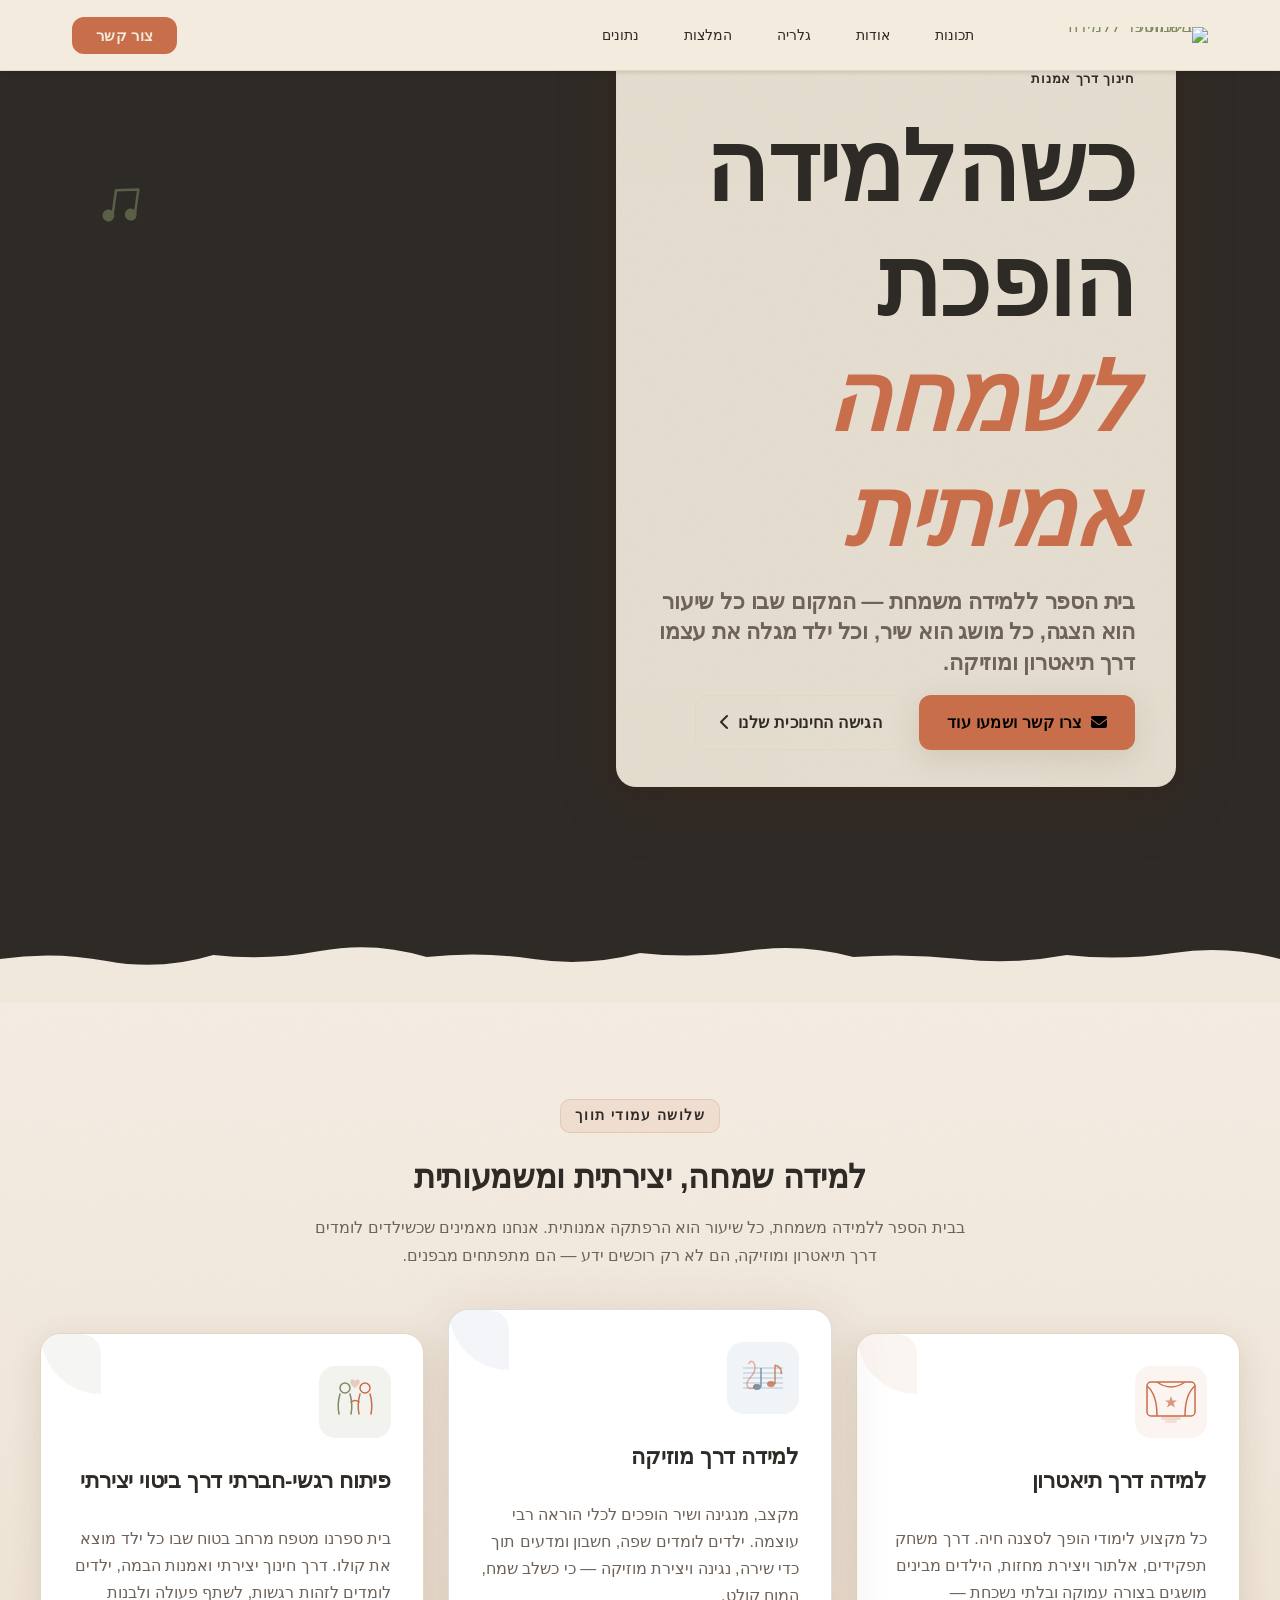
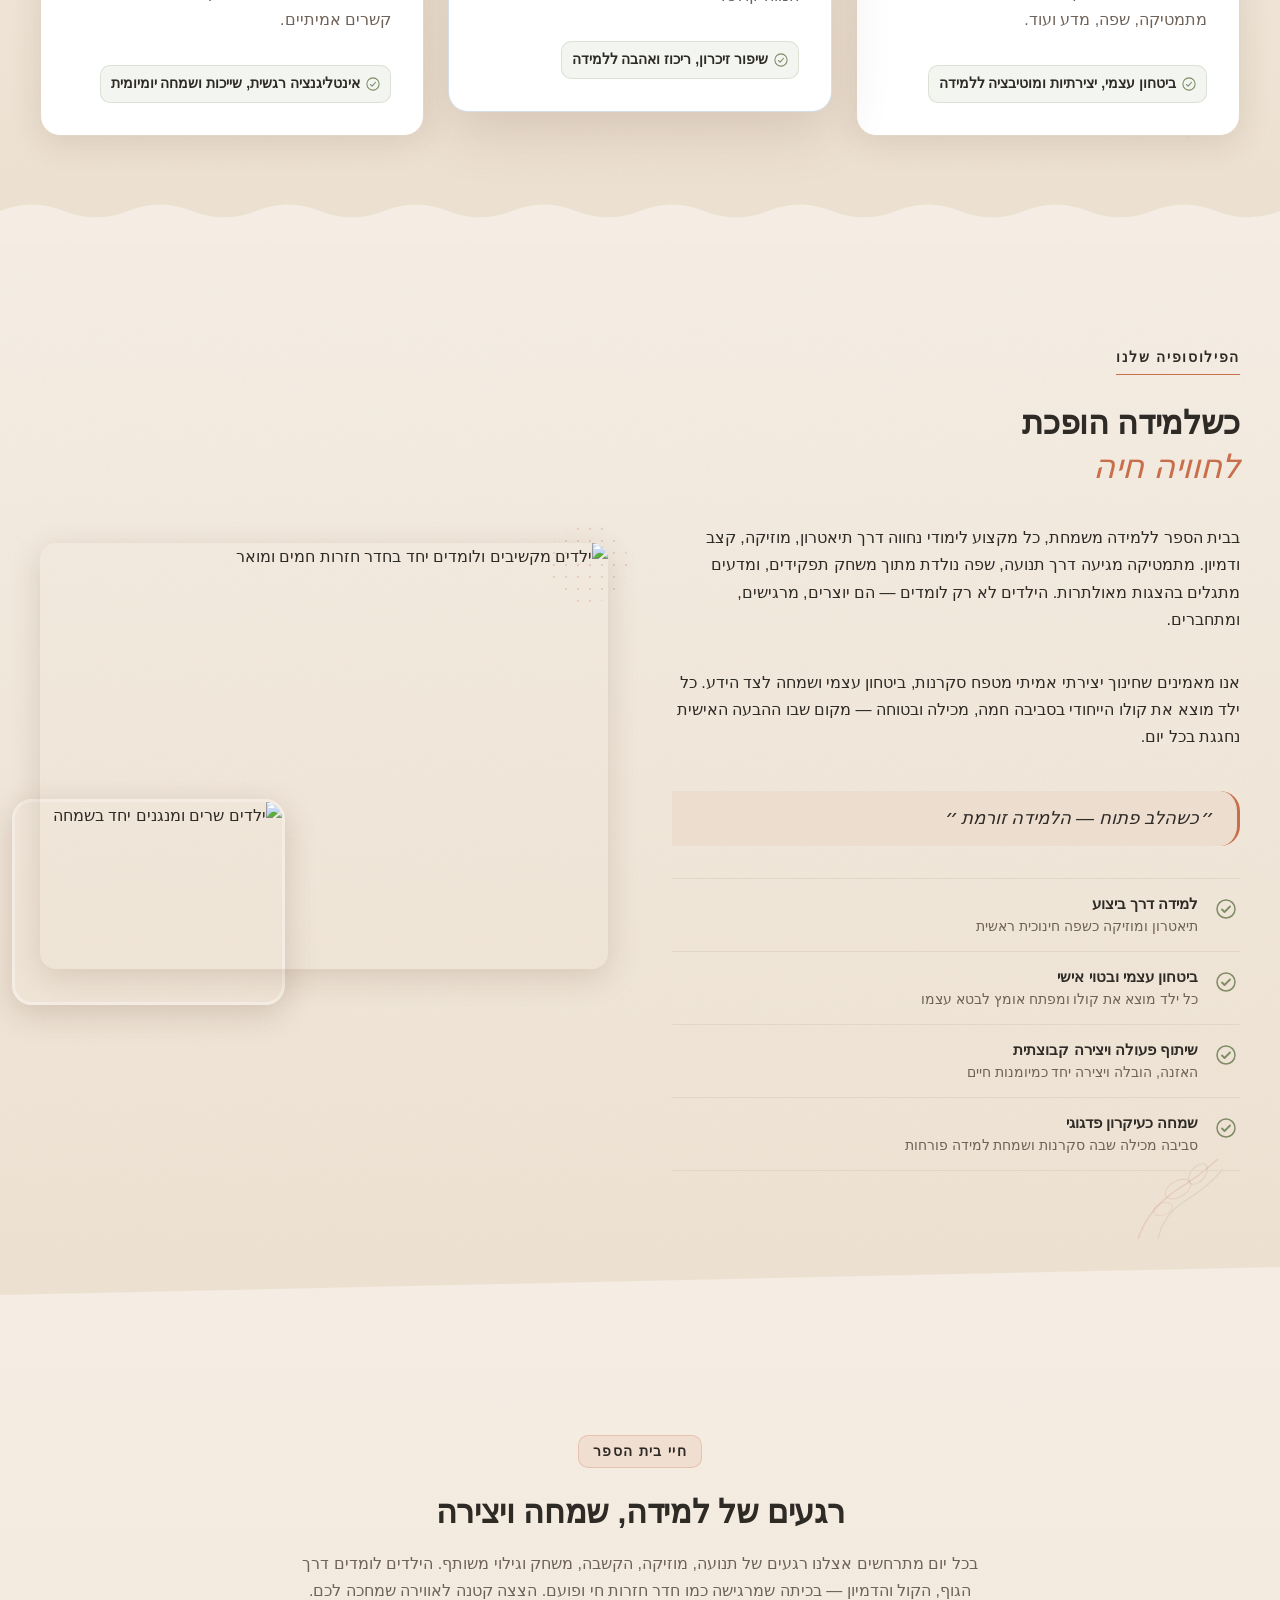
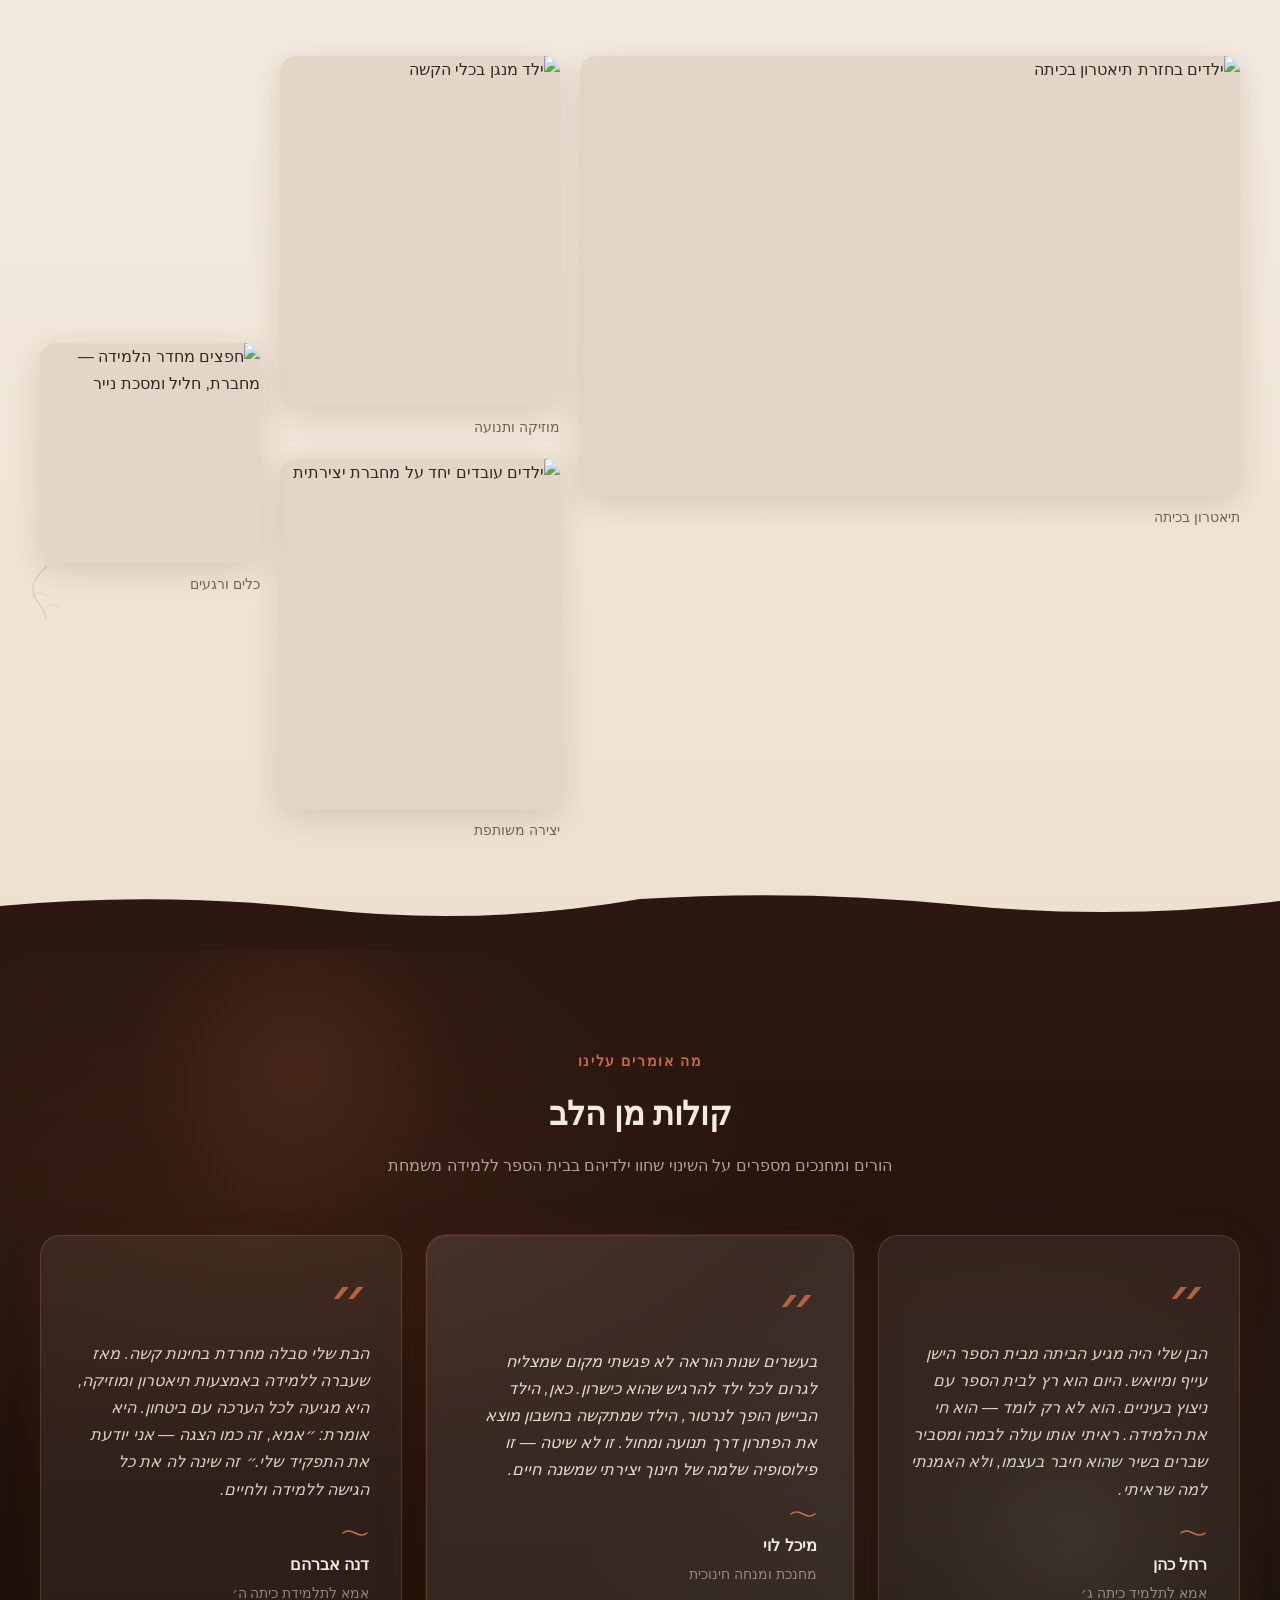
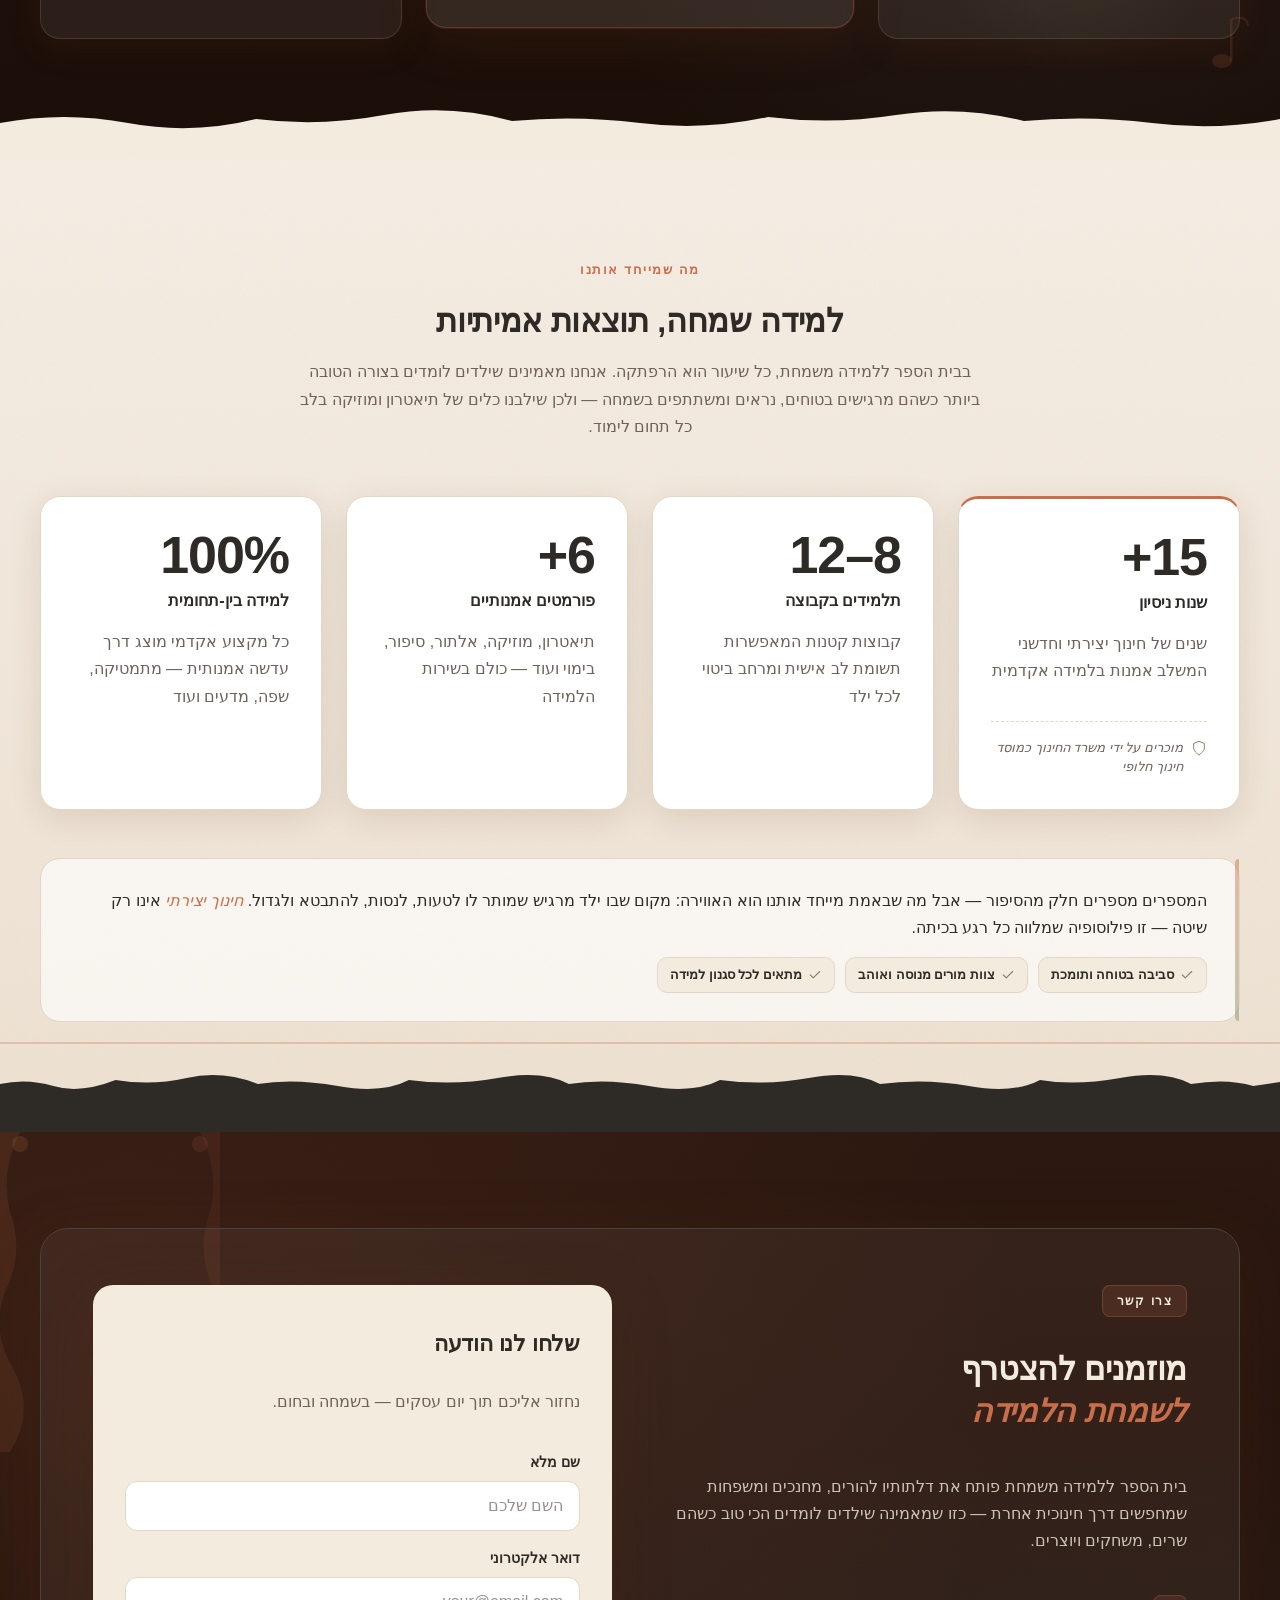
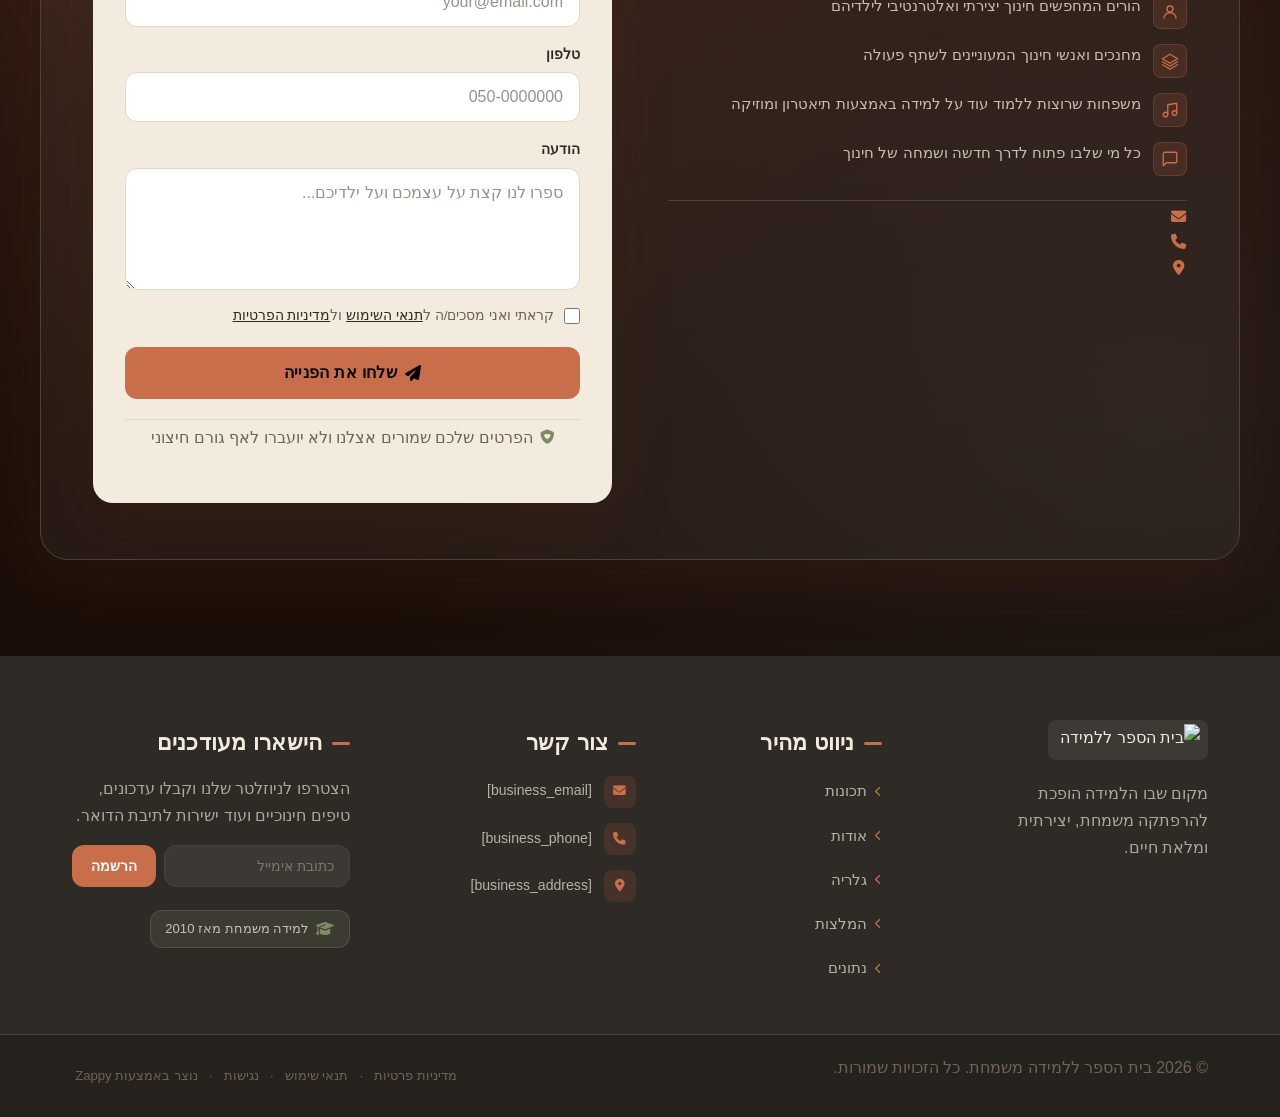
==== public/index.html @ c43f6b87 "Initial website commit" ====
<!doctype html><html dir="rtl" lang="he"><head><meta charset="UTF-8"><meta content="width=device-width,initial-scale=1" name="viewport"><meta content="index, follow" name="robots"><title>חינוך — בית הספר ללמידה משמחת</title><meta content="A unique school called &#39;The School for Joyful Learning&#39; where all learning is conducted through the tools of theater and music. The school embodies a creative a" name="description"><meta content="חינוך, למידה באמצעות תיאטרון לילדים, חינוך אלטרנטיבי לילדים צעירים בישראל, חינוך יצירתי" name="keywords"><link href="/assets/favicon.ico" rel="icon" type="image/x-icon"><link href="/assets/favicon-16x16.png" rel="icon" type="image/png" sizes="16x16"><link href="/assets/favicon-32x32.png" rel="icon" type="image/png" sizes="32x32"><link href="/assets/favicon-48x48.png" rel="icon" type="image/png" sizes="48x48"><link href="/assets/favicon-192x192.png" rel="icon" type="image/png" sizes="192x192"><link href="/assets/favicon-512x512.png" rel="icon" type="image/png" sizes="512x512"><link href="/assets/apple-touch-icon.png" rel="apple-touch-icon"><script>!function(){"use strict";var t="543dcf98-643a-4628-81e5-ab905c9ab980",e="https://api.zappy5.com/api/analytics/track",a=18e5,n=2592e6,o=!0,i=!0,r=!0;var s=function(){var e="zappy_visitor_"+t,a=null;try{if(a=localStorage.getItem(e)){var o=JSON.parse(a),i=Date.now();if(i-o.created<n)return o.lastSeen=i,localStorage.setItem(e,JSON.stringify(o)),o.id}}catch(t){console.warn("Zappy Analytics: LocalStorage not available")}var r="zv_"+Date.now()+"_"+Math.random().toString(36).substr(2,9);try{localStorage.setItem(e,JSON.stringify({id:r,created:Date.now(),lastSeen:Date.now()}))}catch(t){}return r}(),c=function(){var e="zappy_session_"+t,n=null;try{if(n=sessionStorage.getItem(e)){var o=JSON.parse(n),i=Date.now();if(i-o.timestamp<a)return o.timestamp=i,sessionStorage.setItem(e,JSON.stringify(o)),o.id}}catch(t){console.warn("Zappy Analytics: SessionStorage not available")}var r="zs_"+Date.now()+"_"+Math.random().toString(36).substr(2,9);try{sessionStorage.setItem(e,JSON.stringify({id:r,timestamp:Date.now()}))}catch(t){}return r}();function l(a,n){n=n||{};var o={website_id:t,event_type:a,page_path:window.location.pathname,referrer:document.referrer||"direct",visitor_id:s,session_id:c,metadata:n};if(navigator.sendBeacon){var i=new Blob([JSON.stringify(o)],{type:"application/json"});navigator.sendBeacon(e,i)}else fetch(e,{method:"POST",headers:{"Content-Type":"application/json"},body:JSON.stringify(o),keepalive:!0}).catch(function(t){console.warn("Zappy Analytics: Failed to track event",t)})}o&&l("pageview",{title:document.title,url:window.location.href}),i&&document.addEventListener("click",function(t){var e=t.target;if("BUTTON"===e.tagName||e.closest("button")){var a="BUTTON"===e.tagName?e:e.closest("button");l("click",{element:"button",text:a.textContent.trim().substring(0,100),id:a.id||null,class:a.className||null})}else if("A"===e.tagName||e.closest("a")){var n="A"===e.tagName?e:e.closest("a");l("navigation",{element:"link",text:n.textContent.trim().substring(0,100),href:n.href,external:n.hostname!==window.location.hostname})}},!0),r&&document.addEventListener("submit",function(t){var e=t.target;l("form_submit",{form_id:e.id||null,form_name:e.name||null,form_action:e.action||null,form_method:e.method||"GET"})},!0);var d=Date.now();window.addEventListener("beforeunload",function(){l("page_unload",{time_on_page:Math.floor((Date.now()-d)/1e3),page_path:window.location.pathname})}),window.zappyAnalytics={track:l,getVisitorId:function(){return s},getSessionId:function(){return c}}}()</script><meta content="חינוך — בית הספר ללמידה משמחת" property="og:title"><meta content="A unique school called &#39;The School for Joyful Learning&#39; where all learning is conducted through the tools of theater and music. The school embodies a creative a" property="og:description"><meta content="summary_large_image" name="twitter:card"><meta content="חינוך — בית הספר ללמידה משמחת" name="twitter:title"><meta content="A unique school called &#39;The School for Joyful Learning&#39; where all learning is conducted through the tools of theater and music. The school embodies a creative a" name="twitter:description"><meta content="website" property="og:type"><meta content="he_IL" property="og:locale"><link href="https://cdnjs.cloudflare.com/ajax/libs/font-awesome/6.4.0/css/all.min.css" rel="stylesheet"><link href="/assets/favicon.ico" rel="icon" type="image/x-icon"><link href="/assets/favicon-16x16.png" rel="icon" type="image/png" sizes="16x16"><link href="/assets/favicon-32x32.png" rel="icon" type="image/png" sizes="32x32"><link href="/assets/favicon-48x48.png" rel="icon" type="image/png" sizes="48x48"><link href="/assets/favicon-192x192.png" rel="icon" type="image/png" sizes="192x192"><link href="/assets/favicon-512x512.png" rel="icon" type="image/png" sizes="512x512"><link href="/assets/apple-touch-icon.png" rel="apple-touch-icon"><link href="https://cdn.jsdelivr.net/npm/vanilla-cookieconsent@3/dist/cookieconsent.css" rel="stylesheet"><script src="https://cdn.jsdelivr.net/npm/vanilla-cookieconsent@3/dist/cookieconsent.umd.js"></script><script src="https://cdn.jsdelivr.net/gh/mickidum/acc_toolbar/acctoolbar/acctoolbar.min.js"></script><link href="/styles.css" rel="stylesheet"><style id="zappy-dropdown-submenu-styles">#navMenu li:has(.sub-menu),.nav-menu li:has(.sub-menu),.navbar li:has(.sub-menu),nav li:has(.sub-menu){position:relative}#navMenu .sub-menu,.nav-menu .sub-menu,.navbar .sub-menu,nav .sub-menu{display:block!important;position:absolute!important;top:100%;left:0;min-width:220px;background:#fff;border-radius:8px;box-shadow:0 8px 25px rgba(0,0,0,.15);padding:8px 0;opacity:0;visibility:hidden;transform:translateY(10px);transition:all .3s ease;z-index:1000;list-style:none;pointer-events:none}#navMenu li:hover>.sub-menu,.nav-menu li:hover>.sub-menu,.navbar li:hover>.sub-menu,nav li:hover>.sub-menu{opacity:1!important;visibility:visible!important;transform:translateY(0)!important;pointer-events:auto!important}.sub-menu li{list-style:none;margin:0;padding:0}.sub-menu a{display:block!important;padding:10px 16px!important;color:var(--text-dark,#333)!important;font-weight:500;text-decoration:none;white-space:nowrap;transition:background-color .2s}.sub-menu .zappy-nav-child>a{padding-left:28px!important;font-size:.9em!important;opacity:.85!important}[dir=rtl] .sub-menu .zappy-nav-child>a,html[lang=ar] .sub-menu .zappy-nav-child>a,html[lang=he] .sub-menu .zappy-nav-child>a{padding-left:10px!important;padding-right:28px!important}.sub-menu .zappy-nav-parent>a{font-weight:600!important}.sub-menu a:hover{background-color:#f5f5f5}[dir=rtl] .nav-menu .sub-menu,[dir=rtl] .navbar .sub-menu,[dir=rtl] nav .sub-menu,html[lang=ar] .nav-menu .sub-menu,html[lang=ar] .navbar .sub-menu,html[lang=ar] nav .sub-menu,html[lang=he] .nav-menu .sub-menu,html[lang=he] .navbar .sub-menu,html[lang=he] nav .sub-menu{left:auto!important;right:0!important}.sub-menu:empty,.sub-menu:not(:has(li)):not(:has(> a)),.sub-menu:not(:has(li:not(.zappy-hidden-menu-item))):not(:has(> a)){display:none!important;opacity:0!important;visibility:hidden!important;pointer-events:none!important}li:has(.menu-group-title):hover>.sub-menu{opacity:1!important;visibility:visible!important;transform:translateY(0)!important;pointer-events:auto!important}#navMenu>li>.menu-group-title,.nav-menu>li>.menu-group-title{display:inline-block;padding:.5rem 1rem;cursor:default;user-select:none}@media (max-width:768px){#navMenu .sub-menu,.nav-menu .sub-menu,.navbar .sub-menu,nav .sub-menu{position:static!important;transform:none!important;box-shadow:none!important;background:0 0!important;max-height:0;overflow:hidden;opacity:0;visibility:hidden;transition:max-height .3s ease,opacity .3s ease;padding:0!important;border-radius:0!important}#navMenu .sub-menu.mobile-expanded,.nav-menu .sub-menu.mobile-expanded,.navbar .sub-menu.mobile-expanded{max-height:none!important;overflow-y:visible!important;opacity:1!important;visibility:visible!important;padding:8px 0 8px 16px!important}[dir=rtl] .sub-menu.mobile-expanded,html[lang=he] .sub-menu.mobile-expanded{padding:8px 16px 8px 0!important}#navMenu li:hover>.sub-menu,.nav-menu li:hover>.sub-menu,.navbar li:hover>.sub-menu,nav li:hover>.sub-menu{opacity:0;visibility:hidden;pointer-events:none}#navMenu li>.sub-menu.mobile-expanded,.nav-menu li>.sub-menu.mobile-expanded,.navbar li>.sub-menu.mobile-expanded,nav li>.sub-menu.mobile-expanded{opacity:1!important;visibility:visible!important;pointer-events:auto!important}#navMenu li:has(.sub-menu),.nav-menu li:has(.sub-menu),.navbar li:has(.sub-menu),nav li:has(.sub-menu){display:flex!important;flex-wrap:wrap!important;align-items:center!important;position:relative!important;min-height:44px!important}#navMenu li:has(.sub-menu)>a,.nav-menu li:has(.sub-menu)>a,.navbar li:has(.sub-menu)>a,nav li:has(.sub-menu)>a{flex:1!important;min-width:0!important}#navMenu li:has(.sub-menu)>.menu-group-title,.nav-menu li:has(.sub-menu)>.menu-group-title,.navbar li:has(.sub-menu)>.menu-group-title,nav li:has(.sub-menu)>.menu-group-title{flex:1!important;min-width:0!important;padding:0!important;line-height:inherit!important}#navMenu li:has(.sub-menu)>.sub-menu,.nav-menu li:has(.sub-menu)>.sub-menu,.navbar li:has(.sub-menu)>.sub-menu,nav li:has(.sub-menu)>.sub-menu{flex-basis:100%!important;width:100%!important}#navMenu li:has(.sub-menu)>a [class*=arrow],#navMenu li:has(.sub-menu)>a [class*=chevron],.nav-menu li:has(.sub-menu)>a .fa-angle-down,.nav-menu li:has(.sub-menu)>a .fa-chevron-down,.nav-menu li:has(.sub-menu)>a [class*=arrow],.nav-menu li:has(.sub-menu)>a [class*=chevron],nav li:has(.sub-menu)>a [class*=arrow],nav li:has(.sub-menu)>a [class*=chevron]{display:none!important;visibility:hidden!important}.mobile-submenu-toggle{display:flex!important;align-items:center!important;justify-content:center!important;width:44px!important;height:auto!important;background:0 0!important;border:none!important;cursor:pointer!important;color:var(--text-dark)!important;position:static!important;flex-shrink:0!important;align-self:stretch!important;z-index:2!important;padding:0!important;margin:0!important}.mobile-submenu-toggle::after{content:''!important;width:0!important;height:0!important;border-left:6px solid transparent!important;border-right:6px solid transparent!important;border-top:7px solid currentColor!important;transition:transform .3s ease!important}.mobile-submenu-toggle.expanded::after{transform:rotate(180deg)!important}.sub-menu a{padding:10px 0!important;display:block!important;color:var(--text-dark)!important;white-space:normal!important}.sub-menu .zappy-nav-child>a{padding-left:28px!important;font-size:.9em!important;opacity:.85!important}[dir=rtl] .sub-menu .zappy-nav-child>a,html[lang=ar] .sub-menu .zappy-nav-child>a,html[lang=he] .sub-menu .zappy-nav-child>a{padding-left:0!important;padding-right:28px!important}.sub-menu .zappy-nav-parent>a{font-weight:600!important}#navMenu.active,.nav-menu.active{max-width:100vw!important;overflow-x:hidden!important;box-sizing:border-box!important}.navbar .sub-menu li a,.zappy-products-dropdown .sub-menu a,nav.navbar .sub-menu li a{color:var(--text-dark)!important}}@media (min-width:769px){.mobile-submenu-toggle{display:none!important}}</style><style id="zappy-widget-visibility">html[dir=rtl] .whatsapp-float{right:20px!important;left:auto!important}html:not([dir]) .whatsapp-float,html[dir=ltr] .whatsapp-float{left:20px!important;right:auto!important}html[dir=rtl] #mic-access-tool-general-button,html[dir=rtl] #mic-init-access-tool #mic-access-tool-general-button,html[dir=rtl] #mic-init-access-tool .mic-access-tool-general-button,html[dir=rtl] ._access-icon,html[dir=rtl] .mic-access-tool-general-button{left:20px!important;right:auto!important}html:not([dir]) #mic-access-tool-general-button,html:not([dir]) #mic-init-access-tool #mic-access-tool-general-button,html:not([dir]) #mic-init-access-tool .mic-access-tool-general-button,html:not([dir]) ._access-icon,html:not([dir]) .mic-access-tool-general-button,html[dir=ltr] #mic-access-tool-general-button,html[dir=ltr] #mic-init-access-tool #mic-access-tool-general-button,html[dir=ltr] #mic-init-access-tool .mic-access-tool-general-button,html[dir=ltr] ._access-icon,html[dir=ltr] .mic-access-tool-general-button{right:20px!important;left:auto!important}@media (max-width:768px){.whatsapp-float{display:flex!important}}@media (min-width:769px){.whatsapp-float{display:flex!important}}@media (max-width:768px){#mic-access-tool-general-button,#mic-init-access-tool #mic-access-tool-general-button,#mic-init-access-tool .mic-access-tool-general-button,._access-icon,.mic-access-tool-general-button{display:flex!important;visibility:visible!important;opacity:1!important;pointer-events:auto!important}#mic-access-tool-box.opened-mic-access-tool,#mic-init-access-tool #mic-access-tool-box.opened-mic-access-tool,.mic-access-tool-box.opened-mic-access-tool{visibility:visible!important;opacity:1!important;pointer-events:auto!important}}@media (min-width:769px){#mic-access-tool-general-button,#mic-init-access-tool #mic-access-tool-general-button,#mic-init-access-tool .mic-access-tool-general-button,._access-icon,.mic-access-tool-general-button{display:flex!important;visibility:visible!important;opacity:1!important;pointer-events:auto!important}#mic-access-tool-box.opened-mic-access-tool,#mic-init-access-tool #mic-access-tool-box.opened-mic-access-tool,.mic-access-tool-box.opened-mic-access-tool{visibility:visible!important;opacity:1!important;pointer-events:auto!important}}</style></head><body><nav class="navbar" dir="rtl"><button class="mobile-toggle" aria-label="Menu" id="mobileToggle"><svg viewBox="0 0 24 24" fill="none" height="24" width="24" class="hamburger-icon"><path d="M3 12h18M3 6h18M3 18h18" stroke="currentColor" stroke-width="2" stroke-linecap="round"></path></svg> <svg viewBox="0 0 24 24" fill="none" height="24" width="24" class="close-icon" style="display:none"><path d="M18 6L6 18M6 6l12 12" stroke="currentColor" stroke-width="2" stroke-linecap="round"></path></svg></button> <button class="phone-header-btn" aria-label="Call" data-phone="[business_phone]"><svg viewBox="0 0 24 24" fill="currentColor" height="20" width="20"><path d="M22 16.92v3a2 2 0 0 1-2.18 2 19.79 19.79 0 0 1-8.63-3.07 19.5 19.5 0 0 1-6-6 19.79 19.79 0 0 1-3.07-8.67A2 2 0 0 1 4.11 2h3a2 2 0 0 1 2 1.72 12.84 12.84 0 0 0 .7 2.81 2 2 0 0 1-.45 2.11L8.09 9.91a16 16 0 0 0 6 6l1.27-1.27a2 2 0 0 1 2.11-.45 12.84 12.84 0 0 0 2.81.7A2 2 0 0 1 22 16.92z"></path></svg></button><div class="nav-container"><div class="nav-right-group"><div class="nav-brand"><a href="/" class="logo-link"><img alt="בית הספר ללמידה משמחת" src="/assets/site-----image-1.webp" class="logo"></a></div><ul class="nav-menu" id="navMenu"><li><a href="#features">תכונות</a></li><li><a href="#about">אודות</a></li><li><a href="#gallery">גלריה</a></li><li><a href="#testimonials">המלצות</a></li><li><a href="#stats">נתונים</a></li></ul></div><div class="nav-cta-container"><a href="#contact" class="nav-cta-btn">צור קשר</a></div></div></nav><script>window.addEventListener("load",function(){const e=document.querySelector(".navbar, nav, header");if(!e)return void console.log("[Navbar] Navbar element not found");let t=document.getElementById("mobileToggle")||document.querySelector(".mobile-toggle")||document.querySelector(".hamburger")||document.querySelector(".hamburger-menu")||document.querySelector(".menu-toggle")||document.querySelector(".burger-menu")||document.querySelector('[aria-label="Menu"]')||document.querySelector('[aria-label="תפריט"]');const n=document.querySelector(".phone-header-btn"),o=window.getComputedStyle(e);let r=o.backgroundColor;if(console.log("[Navbar] Initial navbar background:",r),"transparent"===r||"rgba(0, 0, 0, 0)"===r||r.startsWith("rgba")&&r.includes(", 0)")){const e=o.backgroundImage;if(e&&"none"!==e)console.log("[Navbar] Navbar has background image/gradient, using dark text"),r="rgb(240, 240, 240)";else{const e=window.getComputedStyle(document.body).backgroundColor;console.log("[Navbar] Navbar transparent, using body background:",e),r=e}}const a=r.match(/\d+/g);if(a&&a.length>=3){const e=(.299*parseInt(a[0])+.587*parseInt(a[1])+.114*parseInt(a[2]))/255;console.log("[Navbar] Mobile button colors preserved from Claude CSS (luminance:",e.toFixed(2)+")");const o=document.createElement("style");o.id="zappy-mobile-nav-fix";document.documentElement.lang;document.documentElement.dir,o.textContent='\n        /* Hide mobile buttons on desktop, show only on mobile */\n        @media (min-width: 769px) {\n          .mobile-toggle,\n          .phone-header-btn {\n            display: none !important;\n          }\n        }\n        \n        /* Show and position mobile buttons correctly on mobile */\n        @media (max-width: 768px) {\n          .navbar,\n          nav.navbar {\n            min-height: 70px !important;\n          }\n\n          .mobile-toggle,\n          .phone-header-btn {\n            position: absolute !important;\n            top: 0 !important;\n            bottom: 0 !important;\n            margin-top: auto !important;\n            margin-bottom: auto !important;\n            transform: none !important;\n            z-index: 1001 !important;\n            display: flex !important;\n            align-items: center !important;\n            justify-content: center !important;\n            width: 36px !important;\n            height: 36px !important;\n            border-radius: 50% !important;\n            border: none !important;\n            cursor: pointer !important;\n            padding: 6px !important;\n            background: none !important;\n            color: var(--nav-text, var(--text-dark)) !important;\n            touch-action: manipulation !important;\n            -webkit-tap-highlight-color: transparent !important;\n          }\n\n          html[data-zappy-site-type="ecommerce"] .phone-header-btn,\n          body[data-zappy-site-type="ecommerce"] .phone-header-btn,\n          html[data-zappy-site-type="ecommerce"] header .phone-header-btn,\n          html[data-zappy-site-type="ecommerce"] nav .phone-header-btn {\n            display: none !important;\n            visibility: hidden !important;\n            width: 0 !important;\n            height: 0 !important;\n            min-width: 0 !important;\n            overflow: hidden !important;\n          }\n          \n          /* LTR positioning (default): hamburger LEFT, phone RIGHT */\n          html:not([dir="rtl"]):not([lang="he"]):not([lang="ar"]) .mobile-toggle,\n          html[dir="ltr"] .mobile-toggle {\n            left: 12px !important;\n            right: auto !important;\n          }\n          html:not([dir="rtl"]):not([lang="he"]):not([lang="ar"]) .phone-header-btn,\n          html[dir="ltr"] .phone-header-btn {\n            right: 12px !important;\n            left: auto !important;\n          }\n          \n          /* RTL positioning: hamburger RIGHT, phone LEFT */\n          html[dir="rtl"] .mobile-toggle,\n          html[lang="he"] .mobile-toggle,\n          html[lang="ar"] .mobile-toggle {\n            right: 12px !important;\n            left: auto !important;\n          }\n          html[dir="rtl"] .phone-header-btn,\n          html[lang="he"] .phone-header-btn,\n          html[lang="ar"] .phone-header-btn {\n            left: 12px !important;\n            right: auto !important;\n          }\n          \n          /* CRITICAL: Ensure nav-container has min-height on mobile */\n          /* All children are positioned absolutely/fixed on mobile, so height:auto collapses to 0 */\n          .nav-container {\n            min-height: 70px !important;\n            position: relative !important;\n          }\n          \n          /* Ensure SVG icons are properly sized and inherit color */\n          .mobile-toggle svg,\n          .phone-header-btn svg {\n            width: 24px !important;\n            height: 24px !important;\n            /* Don\'t force display - let JavaScript control hamburger/close toggle */\n          }\n          \n          /* Reset nav-cta-container on mobile - remove desktop box-shadow/padding */\n          /* that creates a visible ghost box when CTA button is hidden */\n          .nav-cta-container {\n            box-shadow: none !important;\n            padding: 0 !important;\n          }\n          \n          /* Hide nav-cta-container entirely on mobile when there\'s no lang-switcher */\n          /* (only the CTA button is inside, and it\'s hidden on mobile) */\n          .nav-cta-container:not(:has(.lang-switcher)) {\n            display: none !important;\n          }\n          \n          /* CRITICAL: Prevent hero image fade gradient from bleeding over headline text */\n          /* The .image-fade-gradient has bottom: -30px (extends below parent) */\n          /* On mobile stacked layout, this overlaps the h1 text below the image */\n          .hero-image-column {\n            overflow: hidden !important;\n          }\n          .image-fade-gradient {\n            bottom: 0 !important;\n          }\n          \n          /* Hide desktop language switcher on mobile - hamburger menu handles it */\n          /* High specificity to override stored CSS */\n          .lang-switcher,\n          .nav-cta-container .lang-switcher,\n          .nav-container .lang-switcher,\n          .navbar .lang-switcher,\n          .navbar .nav-cta-container .lang-switcher {\n            display: none !important;\n          }\n        }\n      ';const r=document.getElementById("zappy-mobile-nav-fix");r&&r.remove(),document.head.appendChild(o),console.log("[Navbar] Critical CSS injected for mobile nav positioning");const i=window.innerWidth<=768;if(t){const e=t.querySelector(".hamburger-icon"),n=t.querySelector(".close-icon");e&&(e.style.setProperty("width","24px","important"),e.style.setProperty("height","24px","important"),e.style.setProperty("display","block","important")),n&&(n.style.setProperty("width","24px","important"),n.style.setProperty("height","24px","important"),n.style.setProperty("display","none","important")),i?(t.style.setProperty("position","absolute","important"),t.style.setProperty("top","0","important"),t.style.setProperty("bottom","0","important"),t.style.setProperty("margin-top","auto","important"),t.style.setProperty("margin-bottom","auto","important"),t.style.setProperty("transform","none","important"),t.style.setProperty("z-index","1001","important"),t.style.removeProperty("left"),t.style.removeProperty("right"),console.log("[Navbar] Mobile toggle positioning applied (mobile viewport)")):(t.style.removeProperty("position"),t.style.removeProperty("top"),t.style.removeProperty("transform"),t.style.removeProperty("z-index"),t.style.removeProperty("left"),t.style.removeProperty("right"),console.log("[Navbar] Desktop viewport - cleared mobile toggle inline positioning"))}if(n){const e=n.querySelector("svg");e&&(e.style.width="24px",e.style.height="24px",e.setAttribute("width","24"),e.setAttribute("height","24")),i?(n.style.setProperty("position","absolute","important"),n.style.setProperty("top","0","important"),n.style.setProperty("bottom","0","important"),n.style.setProperty("margin-top","auto","important"),n.style.setProperty("margin-bottom","auto","important"),n.style.setProperty("transform","none","important"),n.style.setProperty("z-index","1001","important"),n.style.removeProperty("left"),n.style.removeProperty("right"),console.log("[Navbar] Phone button positioning applied (mobile viewport)")):(n.style.removeProperty("position"),n.style.removeProperty("top"),n.style.removeProperty("transform"),n.style.removeProperty("z-index"),n.style.removeProperty("left"),n.style.removeProperty("right"),console.log("[Navbar] Desktop viewport - cleared phone button inline positioning"))}}else console.log("[Navbar] Could not parse background color:",r);t=document.getElementById("mobileToggle")||document.querySelector(".mobile-toggle")||document.querySelector(".hamburger")||document.querySelector(".hamburger-menu")||document.querySelector(".menu-toggle")||document.querySelector(".burger-menu")||document.querySelector('[aria-label="Menu"]')||document.querySelector('[aria-label="תפריט"]');const i=document.getElementById("navMenu")||document.querySelector(".nav-menu")||document.querySelector(".nav-links")||document.querySelector("nav ul:not(.submenu)");if(!t||!i)return void console.log("[Navbar] Mobile toggle or menu not found:",{toggle:!!t,menu:!!i});i.id||(i.id="navMenu"),console.log("[Navbar] Initializing mobile menu...");const l=t.cloneNode(!0);t.parentNode.replaceChild(l,t);var s=0;function p(e){var t=Date.now();t-s<300||(s=t,function(e){e.preventDefault(),e.stopPropagation();const t=l.querySelector(".hamburger-icon"),n=l.querySelector(".close-icon");i.classList.contains("active")?(i.classList.remove("active"),t&&t.style.setProperty("display","block","important"),n&&n.style.setProperty("display","none","important"),document.body.style.overflow="",console.log("[Navbar] Menu closed")):(i.classList.add("active"),t&&t.style.setProperty("display","none","important"),n&&n.style.setProperty("display","block","important"),document.body.style.overflow="hidden",console.log("[Navbar] Menu opened"))}(e))}l.addEventListener("click",p),l.addEventListener("touchend",p),i.querySelectorAll("a").forEach(function(e){e.addEventListener("click",function(){if("#"===this.getAttribute("href"))return;const e=l.querySelector(".hamburger-icon"),t=l.querySelector(".close-icon");i.classList.remove("active"),e&&e.style.setProperty("display","block","important"),t&&t.style.setProperty("display","none","important"),document.body.style.overflow="",console.log("[Navbar] Menu closed (link clicked)")})});var m=i.querySelectorAll(".dropdown-toggle");m.forEach(function(e){e.addEventListener("click",function(e){e.preventDefault(),e.stopPropagation();var t=this.closest(".nav-dropdown");t&&(t.parentNode.querySelectorAll(".nav-dropdown.open").forEach(function(e){e!==t&&e.classList.remove("open")}),t.classList.toggle("open"),console.log("[Navbar] Dropdown toggled:",t.classList.contains("open")?"open":"closed"))})}),document.addEventListener("click",function(e){e.target.closest(".nav-dropdown")||document.querySelectorAll(".nav-dropdown.open").forEach(function(e){e.classList.remove("open")})}),console.log("[Navbar] Dropdown handlers initialized for "+m.length+" dropdowns"),n&&n.addEventListener("click",function(){const e=document.querySelectorAll('a[href^="tel:"]'),t=e.length>0?e[0].getAttribute("href").replace("tel:",""):"[business_phone]";window.location.href="tel:"+t,console.log("[Navbar] Phone button clicked")}),console.log("[Navbar] Mobile menu initialized successfully")})</script><main><section class="index-hero-section" data-band-index="0" data-layout-spec="בית-hero" dir="rtl" id="hero" data-hero-type="fullscreen-scrim"><div class="index-hero-bg"><img alt="ילדים לומדים בשמחה דרך מוזיקה ותיאטרון בבית הספר ללמידה משמחת" src="/assets/site-index-hero-image-1.webp" data-context="Warm, cinematic natural-light photograph of joyful children learning through music and movement in a cozy classroom-rehearsal space. Children are singing, playing simple instruments, and acting expressively. The room has warm wooden tones, colorful scarves, musical notes on a chalkboard, and soft afternoon sunlight streaming through large windows. Faces are expressive and happy. Israeli school setting with multicultural children aged 6-12. Shallow depth of field, editorial photography style, warm cream and terracotta color grading." data-placeholder="index-hero-image-1" height="900" width="1400" data-hero-bg="true"></div><div class="index-hero-scrim" aria-hidden="true"></div><div class="index-hero-music-note" aria-hidden="true"><svg viewBox="0 0 36 48" xmlns="http://www.w3.org/2000/svg" aria-hidden="true" fill="none" height="48" width="36" data-no-icon-edit="true"><path d="M12 36V10L34 6V32" stroke="#7E8B63" stroke-width="2.5" stroke-linecap="round" stroke-linejoin="round"></path><circle cx="8" cy="36" r="6" fill="#7E8B63"></circle><circle cx="30" cy="32" r="6" fill="#7E8B63"></circle></svg></div><div class="index-hero-container"><div class="index-hero-card"><div class="index-hero-card-accent" aria-hidden="true"></div><div class="index-hero-card-body"><span class="index-hero-eyebrow">חינוך דרך אמנות</span><h1 class="index-hero-h1">כשהלמידה הופכת <em class="index-hero-h1-em">לשמחה אמיתית</em></h1><h3 class="index-hero-subtitle">בית הספר ללמידה משמחת — המקום שבו כל שיעור הוא הצגה, כל מושג הוא שיר, וכל ילד מגלה את עצמו דרך תיאטרון ומוזיקה.</h3><div class="index-hero-ctas"><a href="#contact" class="index-hero-btn-primary"><i class="fas fa-envelope" aria-hidden="true"></i> צרו קשר ושמעו עוד </a><a href="#approach" class="index-hero-btn-secondary">הגישה החינוכית שלנו <i class="fas fa-chevron-left" aria-hidden="true"></i></a></div></div></div></div><div class="index-hero-divider-wrapper"><svg viewBox="0 0 1440 88" xmlns="http://www.w3.org/2000/svg" aria-hidden="true" data-no-icon-edit="true" preserveAspectRatio="none"><path d="M0,88 L0,44 Q60,36 120,46 T240,40 Q300,46 360,36 T480,42 Q540,36 600,44 T720,38 Q780,44 840,36 T960,42 Q1020,38 1080,44 T1200,40 Q1260,46 1320,38 T1440,44 L1440,88 Z" fill="#F0E8DC"></path><path d="M0,88 L0,52 Q60,44 120,54 T240,48 Q300,54 360,44 T480,50 Q540,44 600,52 T720,46 Q780,52 840,44 T960,50 Q1020,46 1080,52 T1200,48 Q1260,54 1320,46 T1440,52 L1440,88 Z" fill="#F0E8DC" opacity="0.7"></path></svg></div></section><section class="index-features-section" data-band-index="1" data-layout-spec="בית-features" dir="rtl" id="features"><div class="ifs-leaf-motif" aria-hidden="true"><svg viewBox="0 0 120 160" xmlns="http://www.w3.org/2000/svg" aria-hidden="true" fill="none" height="160" width="120" data-no-icon-edit="true"><path d="M60 150 C60 150 20 110 25 70 C30 30 60 10 60 10 C60 10 90 30 95 70 C100 110 60 150 60 150Z" stroke="#C96E4B" stroke-width="1.5" fill="none" opacity="0.18"></path><path d="M60 10 L60 150" stroke="#C96E4B" stroke-width="1" opacity="0.12"></path><path d="M60 50 C45 45 30 55 25 70" stroke="#C96E4B" stroke-width="1" opacity="0.12"></path><path d="M60 80 C45 75 32 82 28 95" stroke="#C96E4B" stroke-width="1" opacity="0.12"></path><path d="M60 50 C75 45 90 55 95 70" stroke="#C96E4B" stroke-width="1" opacity="0.12"></path><path d="M60 80 C75 75 88 82 92 95" stroke="#C96E4B" stroke-width="1" opacity="0.12"></path></svg></div><div class="ifs-container"><div class="ifs-intro"><span class="ifs-eyebrow">שלושה עמודי תווך</span><h2 class="ifs-heading">למידה שמחה, יצירתית ומשמעותית</h2><p class="ifs-subheading">בבית הספר ללמידה משמחת, כל שיעור הוא הרפתקה אמנותית. אנחנו מאמינים שכשילדים לומדים דרך תיאטרון ומוזיקה, הם לא רק רוכשים ידע — הם מתפתחים מבפנים.</p></div><div class="ifs-cards-grid"><article class="ifs-card ifs-card--theater"><div class="ifs-card-icon-area"><svg viewBox="0 0 56 56" xmlns="http://www.w3.org/2000/svg" aria-hidden="true" fill="none" height="56" width="56" data-element-type="icon" data-icon-type="svg"><rect fill="none" height="34" rx="4" width="48" x="4" y="8" stroke="#C96E4B" stroke-width="1.5"></rect><path d="M4 12 Q14 20 14 42" stroke="#C96E4B" stroke-width="1.5" fill="none"></path><path d="M52 12 Q42 20 42 42" stroke="#C96E4B" stroke-width="1.5" fill="none"></path><path d="M14 8 Q28 18 42 8" stroke="#C96E4B" stroke-width="1.5" fill="none"></path><path d="M28 22 L29.5 26.5 L34 26.5 L30.5 29 L32 33.5 L28 31 L24 33.5 L25.5 29 L22 26.5 L26.5 26.5 Z" fill="#C96E4B" opacity="0.7"></path><rect fill="#C96E4B" height="4" rx="2" width="20" x="18" y="42" opacity="0.2"></rect><rect fill="#C96E4B" height="3" rx="1.5" width="12" x="22" y="46" opacity="0.15"></rect></svg></div><div class="ifs-card-body"><h3 class="ifs-card-title">למידה דרך תיאטרון</h3><p class="ifs-card-desc">כל מקצוע לימודי הופך לסצנה חיה. דרך משחק תפקידים, אלתור ויצירת מחזות, הילדים מבינים מושגים בצורה עמוקה ובלתי נשכחת — מתמטיקה, שפה, מדע ועוד.</p><span class="ifs-card-benefit"><svg viewBox="0 0 16 16" xmlns="http://www.w3.org/2000/svg" aria-hidden="true" fill="none" height="14" width="14" data-element-type="icon" data-icon-type="svg"><circle cx="8" cy="8" r="7" stroke="#7E8B63" stroke-width="1.2"></circle><path d="M5 8.5 L7 10.5 L11 6" stroke="#7E8B63" stroke-width="1.2" stroke-linecap="round" stroke-linejoin="round"></path></svg> ביטחון עצמי, יצירתיות ומוטיבציה ללמידה</span></div></article><article class="ifs-card ifs-card--elevated ifs-card--music"><div class="ifs-card-icon-area"><svg viewBox="0 0 56 56" xmlns="http://www.w3.org/2000/svg" aria-hidden="true" fill="none" height="56" width="56" data-element-type="icon" data-icon-type="svg"><line stroke="#7A93AC" stroke-width="1.2" x1="8" x2="48" y1="18" y2="18" opacity="0.5"></line><line stroke="#7A93AC" stroke-width="1.2" x1="8" x2="48" y1="23" y2="23" opacity="0.5"></line><line stroke="#7A93AC" stroke-width="1.2" x1="8" x2="48" y1="28" y2="28" opacity="0.5"></line><line stroke="#7A93AC" stroke-width="1.2" x1="8" x2="48" y1="33" y2="33" opacity="0.5"></line><line stroke="#7A93AC" stroke-width="1.2" x1="8" x2="48" y1="38" y2="38" opacity="0.5"></line><ellipse cx="22" cy="37" fill="#7A93AC" rx="4" ry="3"></ellipse><line stroke="#7A93AC" stroke-width="1.5" x1="26" x2="26" y1="37" y2="18"></line><ellipse cx="36" cy="34" fill="#C96E4B" rx="4" ry="3" opacity="0.8"></ellipse><line stroke="#C96E4B" stroke-width="1.5" x1="40" x2="40" y1="34" y2="15" opacity="0.8"></line><path d="M40 15 Q48 18 46 24" stroke="#C96E4B" stroke-width="1.5" fill="none" opacity="0.8"></path><path d="M14 14 C14 10 20 10 20 18 C20 26 12 28 12 34 C12 40 20 40 20 34" stroke="#C96E4B" stroke-width="1.5" fill="none" opacity="0.5"></path></svg></div><div class="ifs-card-body"><h3 class="ifs-card-title">למידה דרך מוזיקה</h3><p class="ifs-card-desc">מקצב, מנגינה ושיר הופכים לכלי הוראה רבי עוצמה. ילדים לומדים שפה, חשבון ומדעים תוך כדי שירה, נגינה ויצירת מוזיקה — כי כשלב שמח, המוח קולט.</p><span class="ifs-card-benefit"><svg viewBox="0 0 16 16" xmlns="http://www.w3.org/2000/svg" aria-hidden="true" fill="none" height="14" width="14" data-element-type="icon" data-icon-type="svg"><circle cx="8" cy="8" r="7" stroke="#7E8B63" stroke-width="1.2"></circle><path d="M5 8.5 L7 10.5 L11 6" stroke="#7E8B63" stroke-width="1.2" stroke-linecap="round" stroke-linejoin="round"></path></svg> שיפור זיכרון, ריכוז ואהבה ללמידה</span></div></article><article class="ifs-card ifs-card--social"><div class="ifs-card-icon-area"><svg viewBox="0 0 56 56" xmlns="http://www.w3.org/2000/svg" aria-hidden="true" fill="none" height="56" width="56" data-element-type="icon" data-icon-type="svg"><circle cx="18" cy="14" r="5" stroke="#7E8B63" stroke-width="1.5" fill="none"></circle><circle cx="38" cy="14" r="5" stroke="#C96E4B" stroke-width="1.5" fill="none"></circle><path d="M13 20 Q10 30 12 40" stroke="#7E8B63" stroke-width="1.5" stroke-linecap="round" fill="none"></path><path d="M23 20 Q26 30 24 40" stroke="#7E8B63" stroke-width="1.5" stroke-linecap="round" fill="none"></path><path d="M33 20 Q30 30 32 40" stroke="#C96E4B" stroke-width="1.5" stroke-linecap="round" fill="none"></path><path d="M43 20 Q46 30 44 40" stroke="#C96E4B" stroke-width="1.5" stroke-linecap="round" fill="none"></path><path d="M24 28 Q28 25 32 28" stroke="#C96E4B" stroke-width="1.5" stroke-linecap="round" fill="none"></path><path d="M28 8 C28 6 26 4 24 6 C22 8 24 11 28 14 C32 11 34 8 32 6 C30 4 28 6 28 8Z" fill="#C96E4B" opacity="0.3"></path></svg></div><div class="ifs-card-body"><h3 class="ifs-card-title">פיתוח רגשי-חברתי דרך ביטוי יצירתי</h3><p class="ifs-card-desc">בית ספרנו מטפח מרחב בטוח שבו כל ילד מוצא את קולו. דרך חינוך יצירתי ואמנות הבמה, ילדים לומדים לזהות רגשות, לשתף פעולה ולבנות קשרים אמיתיים.</p><span class="ifs-card-benefit"><svg viewBox="0 0 16 16" xmlns="http://www.w3.org/2000/svg" aria-hidden="true" fill="none" height="14" width="14" data-element-type="icon" data-icon-type="svg"><circle cx="8" cy="8" r="7" stroke="#7E8B63" stroke-width="1.2"></circle><path d="M5 8.5 L7 10.5 L11 6" stroke="#7E8B63" stroke-width="1.2" stroke-linecap="round" stroke-linejoin="round"></path></svg> אינטליגנציה רגשית, שייכות ושמחה יומיומית</span></div></article></div></div><div class="ifs-divider-wrapper"><svg viewBox="0 0 1200 70" xmlns="http://www.w3.org/2000/svg" aria-hidden="true" data-no-icon-edit="true" preserveAspectRatio="none"><path d="M0,70 L0,35 Q30,22 60,35 Q90,48 120,35 Q150,22 180,35 Q210,48 240,35 Q270,22 300,35 Q330,48 360,35 Q390,22 420,35 Q450,48 480,35 Q510,22 540,35 Q570,48 600,35 Q630,22 660,35 Q690,48 720,35 Q750,22 780,35 Q810,48 840,35 Q870,22 900,35 Q930,48 960,35 Q990,22 1020,35 Q1050,48 1080,35 Q1110,22 1140,35 Q1170,48 1200,35 L1200,70 Z" fill="#F5EDE3"></path></svg></div></section><section class="index-about-section" data-band-index="2" data-layout-spec="בית-about" dir="rtl" id="about"><div class="about-botanical-decor" aria-hidden="true"><svg viewBox="0 0 130 130" xmlns="http://www.w3.org/2000/svg" aria-hidden="true" fill="none" height="130" width="130" data-no-icon-edit="true" style="display:block"><path d="M20,110 Q30,80 60,60 Q80,48 100,30" stroke="#C96E4B" stroke-width="1.5" fill="none" opacity="0.18"></path><path d="M40,110 Q45,85 70,70 Q90,58 105,40" stroke="#7E8B63" stroke-width="1.2" fill="none" opacity="0.15"></path><ellipse cx="60" cy="60" fill="none" rx="14" ry="8" opacity="0.14" stroke="#C96E4B" stroke-width="1.2" transform="rotate(-30 60 60)"></ellipse><ellipse cx="80" cy="45" fill="none" rx="12" ry="7" opacity="0.13" stroke="#7E8B63" stroke-width="1.2" transform="rotate(-50 80 45)"></ellipse><ellipse cx="45" cy="80" fill="none" rx="10" ry="6" opacity="0.12" stroke="#C96E4B" stroke-width="1" transform="rotate(-20 45 80)"></ellipse></svg></div><div class="about-container"><div class="about-content-col"><span class="about-eyebrow">הפילוסופיה שלנו</span><h2 class="about-heading">כשלמידה הופכת<br><em class="about-heading-italic">לחוויה חיה</em></h2><p class="about-paragraph">בבית הספר ללמידה משמחת, כל מקצוע לימודי נחווה דרך תיאטרון, מוזיקה, קצב ודמיון. מתמטיקה מגיעה דרך תנועה, שפה נולדת מתוך משחק תפקידים, ומדעים מתגלים בהצגות מאולתרות. הילדים לא רק לומדים — הם יוצרים, מרגישים, ומתחברים.</p><p class="about-paragraph">אנו מאמינים שחינוך יצירתי אמיתי מטפח סקרנות, ביטחון עצמי ושמחה לצד הידע. כל ילד מוצא את קולו הייחודי בסביבה חמה, מכילה ובטוחה — מקום שבו ההבעה האישית נחגגת בכל יום.</p><blockquote class="about-quote"><span class="about-quote-mark">״</span>כשהלב פתוח — הלמידה זורמת<span class="about-quote-mark">״</span></blockquote><ul class="about-values-list"><li class="about-value-item"><span class="about-value-icon"><svg viewBox="0 0 20 20" xmlns="http://www.w3.org/2000/svg" aria-hidden="true" fill="none" height="20" width="20" data-element-type="icon" data-icon-type="svg"><circle cx="10" cy="10" r="9" stroke="currentColor" stroke-width="1.5"></circle><path d="M6 10.5 L8.5 13 L14 7.5" stroke="currentColor" stroke-width="1.8" stroke-linecap="round" stroke-linejoin="round"></path></svg></span><div class="about-value-content"><strong>למידה דרך ביצוע</strong> <span>תיאטרון ומוזיקה כשפה חינוכית ראשית</span></div></li><li class="about-value-item"><span class="about-value-icon"><svg viewBox="0 0 20 20" xmlns="http://www.w3.org/2000/svg" aria-hidden="true" fill="none" height="20" width="20" data-element-type="icon" data-icon-type="svg"><circle cx="10" cy="10" r="9" stroke="currentColor" stroke-width="1.5"></circle><path d="M6 10.5 L8.5 13 L14 7.5" stroke="currentColor" stroke-width="1.8" stroke-linecap="round" stroke-linejoin="round"></path></svg></span><div class="about-value-content"><strong>ביטחון עצמי ובטוי אישי</strong> <span>כל ילד מוצא את קולו ומפתח אומץ לבטא עצמו</span></div></li><li class="about-value-item"><span class="about-value-icon"><svg viewBox="0 0 20 20" xmlns="http://www.w3.org/2000/svg" aria-hidden="true" fill="none" height="20" width="20" data-element-type="icon" data-icon-type="svg"><circle cx="10" cy="10" r="9" stroke="currentColor" stroke-width="1.5"></circle><path d="M6 10.5 L8.5 13 L14 7.5" stroke="currentColor" stroke-width="1.8" stroke-linecap="round" stroke-linejoin="round"></path></svg></span><div class="about-value-content"><strong>שיתוף פעולה ויצירה קבוצתית</strong> <span>האזנה, הובלה ויצירה יחד כמיומנות חיים</span></div></li><li class="about-value-item"><span class="about-value-icon"><svg viewBox="0 0 20 20" xmlns="http://www.w3.org/2000/svg" aria-hidden="true" fill="none" height="20" width="20" data-element-type="icon" data-icon-type="svg"><circle cx="10" cy="10" r="9" stroke="currentColor" stroke-width="1.5"></circle><path d="M6 10.5 L8.5 13 L14 7.5" stroke="currentColor" stroke-width="1.8" stroke-linecap="round" stroke-linejoin="round"></path></svg></span><div class="about-value-content"><strong>שמחה כעיקרון פדגוגי</strong> <span>סביבה מכילה שבה סקרנות ושמחת למידה פורחות</span></div></li></ul></div><div class="about-imagery-col"><div class="about-image-stack"><figure class="about-main-image-wrap"><img alt="ילדים מקשיבים ולומדים יחד בחדר חזרות חמים ומואר" src="/assets/site-index-about-image-1.webp" data-context="Natural-light editorial photograph of a group of young Israeli children (ages 6-10) in a warm, sunlit rehearsal room, sitting in a circle on the floor listening intently to a teacher who is playing a simple melody on a guitar. The children look engaged, curious, and joyful. Soft warm tones, wooden floor, cream walls with colorful art on them. Intimate and caring atmosphere. Warm golden-hour light, slightly editorial in style." data-placeholder="index-about-image-1" height="420" width="560" class="about-main-img"></figure><figure class="about-peek-image-wrap"><img alt="ילדים שרים ומנגנים יחד בשמחה" src="/assets/site-index-about-image-2.webp" data-context="Close-up editorial photograph of two young Israeli children (ages 7-9) laughing and singing together, holding small percussion instruments like tambourines or maracas. Warm natural light, soft cream and terracotta background tones. Joyful, candid, emotionally warm moment. Slightly soft focus background." data-placeholder="index-about-image-2" height="200" width="260" class="about-peek-img"></figure><div class="about-dot-accent" aria-hidden="true"></div></div></div></div><div class="about-divider-wrapper"><svg viewBox="0 0 1440 72" xmlns="http://www.w3.org/2000/svg" aria-hidden="true" data-no-icon-edit="true" preserveAspectRatio="none"><path d="M0,72 L0,28 L1440,0 L1440,72 Z" fill="#F5EDE3"></path></svg></div></section><section class="index-gallery-section" data-band-index="3" data-layout-spec="בית-gallery" dir="rtl" id="gallery"><div class="index-gallery-container"><div class="index-gallery-header"><span class="index-gallery-label">חיי בית הספר</span><h2 class="index-gallery-title">רגעים של למידה, שמחה ויצירה</h2><p class="index-gallery-intro">בכל יום מתרחשים אצלנו רגעים של תנועה, מוזיקה, הקשבה, משחק וגילוי משותף. הילדים לומדים דרך הגוף, הקול והדמיון — בכיתה שמרגישה כמו חדר חזרות חי ופועם. הצצה קטנה לאווירה שמחכה לכם.</p></div><div class="index-gallery-grid"><div class="index-gallery-tile tile-large"><div class="index-gallery-img-wrap"><img alt="ילדים בחזרת תיאטרון בכיתה" src="/assets/site-index-gallery-image-1.webp" data-context="Elementary school children engaged in a joyful theater rehearsal in a warm sunlit classroom. A group of 6-8 year old kids in colorful clothes act out a scene together, some mid-gesture with expressive faces, teacher gently guiding from the side. Documentary style warm photography, soft natural light, wooden floors, Israeli educational setting." data-placeholder="index-gallery-image-1" height="460" width="700"></div><div class="index-gallery-tile-caption">תיאטרון בכיתה</div></div><div class="index-gallery-col-right"><div class="index-gallery-tile tile-portrait"><div class="index-gallery-img-wrap"><img alt="ילד מנגן בכלי הקשה" src="/assets/site-index-gallery-image-2.webp" data-context="A young child of about 7 years old sitting cross-legged on the floor playing a small percussion instrument like a tambourine or hand drum, eyes closed in concentration, warm afternoon light, cozy classroom corner with colorful cushions, Israeli school environment. Candid documentary photography." data-placeholder="index-gallery-image-2" height="420" width="340"></div><div class="index-gallery-tile-caption">מוזיקה ותנועה</div></div><div class="index-gallery-tile tile-portrait"><div class="index-gallery-img-wrap"><img alt="ילדים עובדים יחד על מחברת יצירתית" src="/assets/site-index-gallery-image-3.webp" data-context="Two children aged 8-9 collaborating over an open notebook filled with colorful hand-drawn illustrations and musical notes, pencils in hand, sitting at a wooden table in a warm creative classroom. Soft natural light from a window. Candid warm-toned documentary photography." data-placeholder="index-gallery-image-3" height="420" width="340"></div><div class="index-gallery-tile-caption">יצירה משותפת</div></div></div><div class="index-gallery-tile tile-square"><div class="index-gallery-img-wrap"><img alt="חפצים מחדר הלמידה — מחברת, חליל ומסכת נייר" src="/assets/site-index-gallery-image-4.webp" data-context="Close-up still life detail of tactile educational materials on a wooden surface: an open handmade notebook with colorful drawings, a small wooden recorder flute, a few colored pencils, and a paper theater mask. Warm natural light, soft shadows, documentary feel. Macro-style warm-toned photography." data-placeholder="index-gallery-image-4" height="300" width="300"></div><div class="index-gallery-tile-caption">כלים ורגעים</div><svg viewBox="0 0 60 80" xmlns="http://www.w3.org/2000/svg" aria-hidden="true" fill="none" data-no-icon-edit="true" class="index-gallery-deco-mark"><path d="M30 5 C20 15, 10 25, 15 40 C18 50, 28 55, 30 70" stroke="#C96E4B" stroke-width="1.5" stroke-linecap="round" opacity="0.25"></path><path d="M30 40 C22 35, 14 38, 12 45" stroke="#C96E4B" stroke-width="1.2" stroke-linecap="round" opacity="0.2"></path><path d="M30 55 C38 50, 46 52, 48 58" stroke="#C96E4B" stroke-width="1.2" stroke-linecap="round" opacity="0.2"></path><circle cx="30" cy="5" r="2" fill="#C96E4B" opacity="0.2"></circle></svg></div></div></div><div class="index-gallery-divider-wrapper" aria-hidden="true"><svg viewBox="0 0 1200 90" xmlns="http://www.w3.org/2000/svg" aria-hidden="true" data-no-icon-edit="true" preserveAspectRatio="none"><path d="M0,90 L0,45 Q150,30 300,48 T600,38 Q750,28 900,44 T1200,40 L1200,90 Z" fill="#2C1810"></path></svg></div></section><section class="index-testimonials-section" data-band-index="4" data-layout-spec="בית-testimonials" dir="rtl" id="testimonials"><div class="its-glow-top" aria-hidden="true"></div><div class="its-glow-bottom" aria-hidden="true"></div><div class="its-container"><div class="its-header"><span class="its-label">מה אומרים עלינו</span><h2 class="its-title">קולות מן הלב</h2><p class="its-subtitle">הורים ומחנכים מספרים על השינוי שחוו ילדיהם בבית הספר ללמידה משמחת</p></div><div class="its-grid"><article class="its-card its-card--side"><div class="its-quote-mark" aria-hidden="true">״</div><blockquote class="its-quote"><p>הבן שלי היה מגיע הביתה מבית הספר הישן עייף ומיואש. היום הוא רץ לבית הספר עם ניצוץ בעיניים. הוא לא רק לומד — הוא חי את הלמידה. ראיתי אותו עולה לבמה ומסביר שברים בשיר שהוא חיבר בעצמו, ולא האמנתי למה שראיתי.</p></blockquote><footer class="its-attribution"><div class="its-rehearsal-mark" aria-hidden="true"><svg viewBox="0 0 28 12" xmlns="http://www.w3.org/2000/svg" aria-hidden="true" fill="none" height="12" width="28" data-no-icon-edit="true"><path d="M2 6 Q7 2 14 6 Q21 10 26 6" stroke="#C96E4B" stroke-width="1.5" stroke-linecap="round" fill="none"></path></svg></div><span class="its-name">רחל כהן</span> <span class="its-role">אמא לתלמיד כיתה ג׳</span></footer></article><article class="its-card its-card--center"><div class="its-quote-mark" aria-hidden="true">״</div><blockquote class="its-quote"><p>בעשרים שנות הוראה לא פגשתי מקום שמצליח לגרום לכל ילד להרגיש שהוא כישרון. כאן, הילד הביישן הופך לנרטור, הילד שמתקשה בחשבון מוצא את הפתרון דרך תנועה ומחול. זו לא שיטה — זו פילוסופיה שלמה של חינוך יצירתי שמשנה חיים.</p></blockquote><footer class="its-attribution"><div class="its-rehearsal-mark" aria-hidden="true"><svg viewBox="0 0 28 12" xmlns="http://www.w3.org/2000/svg" aria-hidden="true" fill="none" height="12" width="28" data-no-icon-edit="true"><path d="M2 6 Q7 2 14 6 Q21 10 26 6" stroke="#C96E4B" stroke-width="1.5" stroke-linecap="round" fill="none"></path></svg></div><span class="its-name">מיכל לוי</span> <span class="its-role">מחנכת ומנחה חינוכית</span></footer></article><article class="its-card its-card--side"><div class="its-quote-mark" aria-hidden="true">״</div><blockquote class="its-quote"><p>הבת שלי סבלה מחרדת בחינות קשה. מאז שעברה ללמידה באמצעות תיאטרון ומוזיקה, היא מגיעה לכל הערכה עם ביטחון. היא אומרת: ״אמא, זה כמו הצגה — אני יודעת את התפקיד שלי.״ זה שינה לה את כל הגישה ללמידה ולחיים.</p></blockquote><footer class="its-attribution"><div class="its-rehearsal-mark" aria-hidden="true"><svg viewBox="0 0 28 12" xmlns="http://www.w3.org/2000/svg" aria-hidden="true" fill="none" height="12" width="28" data-no-icon-edit="true"><path d="M2 6 Q7 2 14 6 Q21 10 26 6" stroke="#C96E4B" stroke-width="1.5" stroke-linecap="round" fill="none"></path></svg></div><span class="its-name">דנה אברהם</span> <span class="its-role">אמא לתלמידת כיתה ה׳</span></footer></article></div><div class="its-note-motif" aria-hidden="true"><svg viewBox="0 0 48 64" xmlns="http://www.w3.org/2000/svg" aria-hidden="true" fill="none" height="64" width="48" data-no-icon-edit="true"><ellipse cx="14" cy="54" fill="#C96E4B" rx="10" ry="7" opacity="0.22"></ellipse><rect fill="#C96E4B" height="42" rx="1.25" width="2.5" x="22" y="12" opacity="0.22"></rect><path d="M24.5 12 Q38 8 40 18" stroke="#C96E4B" stroke-width="2" stroke-linecap="round" fill="none" opacity="0.22"></path></svg></div></div><div class="its-divider-wrapper"><svg viewBox="0 0 1200 80" xmlns="http://www.w3.org/2000/svg" aria-hidden="true" data-no-icon-edit="true" preserveAspectRatio="none"><path d="M0,80 L0,44 Q60,32 120,44 T240,40 Q300,48 360,36 T480,42 Q540,36 600,44 T720,38 Q780,46 840,36 T960,42 Q1020,36 1080,44 T1200,40 L1200,80 Z" fill="var(--bg-light)"></path></svg></div></section><section class="index-stats-section" data-band-index="5" data-layout-spec="בית-stats" dir="rtl" id="stats"><div class="index-stats-texture" aria-hidden="true"></div><div class="index-stats-container"><div class="index-stats-intro"><span class="index-stats-label">מה שמייחד אותנו</span><h2 class="index-stats-heading">למידה שמחה, תוצאות אמיתיות</h2><p class="index-stats-subtext">בבית הספר ללמידה משמחת, כל שיעור הוא הרפתקה. אנחנו מאמינים שילדים לומדים בצורה הטובה ביותר כשהם מרגישים בטוחים, נראים ומשתתפים בשמחה — ולכן שילבנו כלים של תיאטרון ומוזיקה בלב כל תחום לימוד.</p></div><div class="index-stats-grid"><article class="index-stats-tile index-stats-tile--featured"><div class="index-stats-tile-inner"><span class="index-stats-number">15+</span> <span class="index-stats-unit">שנות ניסיון</span><p class="index-stats-desc">שנים של חינוך יצירתי וחדשני המשלב אמנות בלמידה אקדמית</p></div><aside aria-label="הערת אמון" class="index-stats-sidenote"><svg viewBox="0 0 24 24" xmlns="http://www.w3.org/2000/svg" aria-hidden="true" fill="none" height="16" width="16" data-element-type="icon" data-icon-type="svg" stroke="currentColor" stroke-linecap="round" stroke-linejoin="round" stroke-width="1.5"><path d="M12 22s8-4 8-10V5l-8-3-8 3v7c0 6 8 10 8 10z"></path></svg> <span>מוכרים על ידי משרד החינוך כמוסד חינוך חלופי</span></aside></article><article class="index-stats-tile"><div class="index-stats-tile-inner"><span class="index-stats-number">8–12</span> <span class="index-stats-unit">תלמידים בקבוצה</span><p class="index-stats-desc">קבוצות קטנות המאפשרות תשומת לב אישית ומרחב ביטוי לכל ילד</p></div></article><article class="index-stats-tile"><div class="index-stats-tile-inner"><span class="index-stats-number">6+</span> <span class="index-stats-unit">פורמטים אמנותיים</span><p class="index-stats-desc">תיאטרון, מוזיקה, אלתור, סיפור, בימוי ועוד — כולם בשירות הלמידה</p></div></article><article class="index-stats-tile"><div class="index-stats-tile-inner"><span class="index-stats-number">100%</span> <span class="index-stats-unit">למידה בין-תחומית</span><p class="index-stats-desc">כל מקצוע אקדמי מוצג דרך עדשה אמנותית — מתמטיקה, שפה, מדעים ועוד</p></div></article></div><div class="index-stats-footnote"><div class="index-stats-footnote-line" aria-hidden="true"></div><p>המספרים מספרים חלק מהסיפור — אבל מה שבאמת מייחד אותנו הוא האווירה: מקום שבו ילד מרגיש שמותר לו לטעות, לנסות, להתבטא ולגדול. <em>חינוך יצירתי</em> אינו רק שיטה — זו פילוסופיה שמלווה כל רגע בכיתה.</p><div class="index-stats-trust-badges"><span class="index-stats-badge"><svg viewBox="0 0 24 24" xmlns="http://www.w3.org/2000/svg" aria-hidden="true" fill="none" height="14" width="14" data-element-type="icon" data-icon-type="svg" stroke="currentColor" stroke-linecap="round" stroke-linejoin="round" stroke-width="2"><polyline points="20 6 9 17 4 12"></polyline></svg> סביבה בטוחה ותומכת </span><span class="index-stats-badge"><svg viewBox="0 0 24 24" xmlns="http://www.w3.org/2000/svg" aria-hidden="true" fill="none" height="14" width="14" data-element-type="icon" data-icon-type="svg" stroke="currentColor" stroke-linecap="round" stroke-linejoin="round" stroke-width="2"><polyline points="20 6 9 17 4 12"></polyline></svg> צוות מורים מנוסה ואוהב </span><span class="index-stats-badge"><svg viewBox="0 0 24 24" xmlns="http://www.w3.org/2000/svg" aria-hidden="true" fill="none" height="14" width="14" data-element-type="icon" data-icon-type="svg" stroke="currentColor" stroke-linecap="round" stroke-linejoin="round" stroke-width="2"><polyline points="20 6 9 17 4 12"></polyline></svg> מתאים לכל סגנון למידה</span></div></div></div><div class="index-stats-divider-wrapper"><div class="index-stats-terracotta-rule" aria-hidden="true"></div><svg viewBox="0 0 1440 90" xmlns="http://www.w3.org/2000/svg" aria-hidden="true" data-no-icon-edit="true" preserveAspectRatio="none"><path d="M0,90 L0,42 Q30,36 60,44 T130,38 Q170,44 210,36 T290,42 Q330,36 380,44 T460,38 Q510,44 560,36 T640,42 Q680,36 730,44 T810,38 Q860,44 910,36 T990,42 Q1040,36 1090,44 T1170,38 Q1210,44 1260,36 T1340,42 Q1380,36 1410,44 L1440,40 L1440,90 Z" fill="#2E2A26"></path></svg></div></section><section class="index-contact-section" data-band-index="6" data-layout-spec="בית-contact" dir="rtl" id="contact"><div class="contact-curtain-decor" aria-hidden="true"><svg viewBox="0 0 220 320" xmlns="http://www.w3.org/2000/svg" aria-hidden="true" fill="none" height="320" width="220" data-no-icon-edit="true"><path d="M20,0 Q0,40 10,80 Q25,120 5,160 Q-10,200 15,240 Q35,280 10,320 L0,320 L0,0 Z" fill="#C96E4B" opacity="0.18"></path><path d="M200,0 Q220,40 210,80 Q195,120 215,160 Q230,200 205,240 Q185,280 210,320 L220,320 L220,0 Z" fill="#C96E4B" opacity="0.12"></path><circle cx="20" cy="12" r="8" fill="#C96E4B" opacity="0.25"></circle><circle cx="200" cy="12" r="8" fill="#C96E4B" opacity="0.18"></circle></svg></div><div class="contact-outer-wrapper"><div class="contact-inner-card"><div class="contact-text-col"><span class="contact-label-tag">צרו קשר</span><h2 class="contact-heading">מוזמנים להצטרף<br><em>לשמחת הלמידה</em></h2><p class="contact-lead">בית הספר ללמידה משמחת פותח את דלתותיו להורים, מחנכים ומשפחות שמחפשים דרך חינוכית אחרת — כזו שמאמינה שילדים לומדים הכי טוב כשהם שרים, משחקים ויוצרים.</p><ul class="contact-who-list"><li><span class="contact-who-icon" aria-hidden="true"><svg viewBox="0 0 24 24" xmlns="http://www.w3.org/2000/svg" fill="none" height="18" width="18" data-element-type="icon" data-icon-type="svg"><circle cx="12" cy="8" r="4" stroke="currentColor" stroke-width="1.8"></circle><path d="M4 20c0-4 3.6-7 8-7s8 3 8 7" stroke="currentColor" stroke-width="1.8" stroke-linecap="round"></path></svg> </span><span>הורים המחפשים חינוך יצירתי ואלטרנטיבי לילדיהם</span></li><li><span class="contact-who-icon" aria-hidden="true"><svg viewBox="0 0 24 24" xmlns="http://www.w3.org/2000/svg" fill="none" height="18" width="18" data-element-type="icon" data-icon-type="svg"><path d="M12 3L2 9l10 6 10-6-10-6z" stroke="currentColor" stroke-width="1.8" stroke-linejoin="round"></path><path d="M2 17l10 6 10-6" stroke="currentColor" stroke-width="1.8" stroke-linecap="round" stroke-linejoin="round"></path><path d="M2 13l10 6 10-6" stroke="currentColor" stroke-width="1.8" stroke-linecap="round" stroke-linejoin="round"></path></svg> </span><span>מחנכים ואנשי חינוך המעוניינים לשתף פעולה</span></li><li><span class="contact-who-icon" aria-hidden="true"><svg viewBox="0 0 24 24" xmlns="http://www.w3.org/2000/svg" fill="none" height="18" width="18" data-element-type="icon" data-icon-type="svg"><path d="M9 18V5l12-2v13" stroke="currentColor" stroke-width="1.8" stroke-linecap="round" stroke-linejoin="round"></path><circle cx="6" cy="18" r="3" stroke="currentColor" stroke-width="1.8"></circle><circle cx="18" cy="16" r="3" stroke="currentColor" stroke-width="1.8"></circle></svg> </span><span>משפחות שרוצות ללמוד עוד על למידה באמצעות תיאטרון ומוזיקה</span></li><li><span class="contact-who-icon" aria-hidden="true"><svg viewBox="0 0 24 24" xmlns="http://www.w3.org/2000/svg" fill="none" height="18" width="18" data-element-type="icon" data-icon-type="svg"><path d="M21 15a2 2 0 01-2 2H7l-4 4V5a2 2 0 012-2h14a2 2 0 012 2z" stroke="currentColor" stroke-width="1.8" stroke-linecap="round" stroke-linejoin="round"></path></svg> </span><span>כל מי שלבו פתוח לדרך חדשה ושמחה של חינוך</span></li></ul><div class="contact-direct-info"><div class="contact-info-item"><i class="fa-solid fa-envelope" aria-hidden="true"></i></div><div class="contact-info-item"><i class="fa-solid fa-phone" aria-hidden="true"></i></div><div class="contact-info-item"><i class="fa-solid fa-location-dot" aria-hidden="true"></i></div></div></div><div class="contact-form-col"><div class="contact-form-card"><h3 class="form-card-title">שלחו לנו הודעה</h3><p class="form-card-sub">נחזור אליכם תוך יום עסקים — בשמחה ובחום.</p><form class="contact-form" novalidate=""><div class="form-field"><label for="contact-name">שם מלא</label> <input type="text" name="name" id="contact-name" placeholder="השם שלכם" required=""></div><div class="form-field"><label for="contact-email">דואר אלקטרוני</label> <input type="email" name="email" id="contact-email" placeholder="your@email.com" required=""></div><div class="form-field"><label for="contact-phone">טלפון</label> <input type="tel" name="phone" id="contact-phone" placeholder="050-0000000"></div><div class="form-field"><label for="contact-message">הודעה</label> <textarea id="contact-message" name="message" placeholder="ספרו לנו קצת על עצמכם ועל ילדיכם..." required="" rows="4"></textarea></div><div class="privacy-consent"><label class="privacy-consent-label"><input type="checkbox" name="privacy_consent" required="" class="privacy-consent-checkbox"> <span>קראתי ואני מסכים/ה ל<a href="/terms" target="_blank">תנאי השימוש</a> ול<a href="/privacy" target="_blank">מדיניות הפרטיות</a></span></label></div><button class="btn-primary contact-submit-btn" type="submit"><i class="fa-solid fa-paper-plane" aria-hidden="true"></i> שלחו את הפנייה</button></form><p class="form-reassurance"><i class="fa-solid fa-shield-heart" aria-hidden="true"></i> הפרטים שלכם שמורים אצלנו ולא יועברו לאף גורם חיצוני</p></div></div></div></div></section></main><footer class="site-footer" dir="rtl"><div class="footer-main"><div class="footer-container"><div class="footer-grid"><div class="footer-col footer-col--brand"><div class="footer-logo-wrap"><img alt="בית הספר ללמידה משמחת" src="/assets/logo.webp" class="logo"></div><p class="footer-tagline">מקום שבו הלמידה הופכת להרפתקה משמחת, יצירתית ומלאת חיים.</p><div class="footer-social"></div></div><div class="footer-col"><h3 class="footer-heading"><span class="footer-heading-line"></span>ניווט מהיר</h3><ul class="footer-links"><li><a href="#features"><i class="fas fa-chevron-left footer-link-icon"></i>תכונות</a></li><li><a href="#about"><i class="fas fa-chevron-left footer-link-icon"></i>אודות</a></li><li><a href="#gallery"><i class="fas fa-chevron-left footer-link-icon"></i>גלריה</a></li><li><a href="#testimonials"><i class="fas fa-chevron-left footer-link-icon"></i>המלצות</a></li><li><a href="#stats"><i class="fas fa-chevron-left footer-link-icon"></i>נתונים</a></li></ul></div><div class="footer-col"><h3 class="footer-heading"><span class="footer-heading-line"></span>צור קשר</h3><ul class="footer-contact"><li><span class="contact-icon"><i class="fas fa-envelope"></i></span> <span class="contact-text"><a href="mailto:[business_email]">[business_email]</a></span></li><li><span class="contact-icon"><i class="fas fa-phone"></i></span> <span class="contact-text"><a href="tel:[business_phone]">[business_phone]</a></span></li><li><a href="/"><span class="contact-icon"><i class="fas fa-map-marker-alt"></i></span> <span class="contact-text">[business_address]</span></a></li></ul></div><div class="footer-col footer-col--extra"><h3 class="footer-heading"><span class="footer-heading-line"></span>הישארו מעודכנים</h3><p class="footer-extra-text">הצטרפו לניוזלטר שלנו וקבלו עדכונים, טיפים חינוכיים ועוד ישירות לתיבת הדואר.</p><div class="footer-newsletter"><input type="email" placeholder="כתובת אימייל" aria-label="הזן כתובת אימייל" class="footer-input"> <button class="footer-btn" type="button">הרשמה</button></div><div class="footer-badge"><i class="fas fa-graduation-cap"></i> <span>למידה משמחת מאז 2010</span></div></div></div></div></div><div class="footer-bottom"><div class="footer-container"><div class="footer-bottom-inner"><p class="footer-copyright">© 2026 בית הספר ללמידה משמחת. כל הזכויות שמורות.</p><div class="footer-legal"><a href="/privacy">מדיניות פרטיות</a> <span class="footer-divider">·</span> <a href="/terms">תנאי שימוש</a> <span class="footer-divider">·</span> <a href="/accessibility">נגישות</a> <span class="footer-divider">·</span> <a href="https://zappy5.com" class="zappy-attribution" target="_blank">נוצר באמצעות Zappy</a></div></div></div></div></footer><div data-integration="accessibility:toolbar"></div><script src="/script.js"></script><script id="zappy-mobile-submenu-script">!function(){function e(){if(window.innerWidth>768)return document.querySelectorAll(".mobile-submenu-toggle").forEach(function(e){e.remove()}),void document.querySelectorAll(".sub-menu.mobile-expanded").forEach(function(e){e.classList.remove("mobile-expanded")});document.querySelectorAll(".nav-menu li:has(.sub-menu), nav li:has(.sub-menu), .navbar li:has(.sub-menu), #navMenu li:has(.sub-menu)").forEach(function(e){if(!e.querySelector(".mobile-submenu-toggle")){var t=e.querySelector(".sub-menu"),n=e.querySelector(":scope > a");if(t&&n){var o=document.createElement("button");o.className="mobile-submenu-toggle",o.setAttribute("aria-label","Toggle submenu"),o.setAttribute("type","button"),n.insertAdjacentElement("afterend",o),o.addEventListener("click",function(e){e.preventDefault(),e.stopPropagation(),document.querySelectorAll(".sub-menu.mobile-expanded").forEach(function(e){if(e!==t){e.classList.remove("mobile-expanded");var n=e.parentElement.querySelector(".mobile-submenu-toggle");n&&n.classList.remove("expanded")}}),t.classList.toggle("mobile-expanded"),o.classList.toggle("expanded")})}}})}var t;"loading"===document.readyState?document.addEventListener("DOMContentLoaded",e):e(),window.addEventListener("resize",function(){clearTimeout(t),t=setTimeout(e,250)});var n=new MutationObserver(function(t){t.forEach(function(t){if("attributes"===t.type){var n=t.target;n.classList&&(n.classList.contains("active")||n.classList.contains("open"))&&setTimeout(e,100)}})});setTimeout(function(){document.querySelectorAll(".mobile-menu, .nav-menu, #navMenu, nav").forEach(function(e){n.observe(e,{attributes:!0,attributeFilter:["class","style"]})})},500)}()</script></body></html>
---- styles.css ----
/* Self-hosted fonts (Inter + Rubik for multi-language support) */

/* Inter font (English / LTR languages) */
@font-face {
  font-family: 'Inter';
  font-style: normal;
  font-weight: 400;
  font-display: swap;
  src: url('assets/fonts/Inter-Regular.woff2') format('woff2');
}

@font-face {
  font-family: 'Inter';
  font-style: normal;
  font-weight: 500;
  font-display: swap;
  src: url('assets/fonts/Inter-Medium.woff2') format('woff2');
}

@font-face {
  font-family: 'Inter';
  font-style: normal;
  font-weight: 600;
  font-display: swap;
  src: url('assets/fonts/Inter-SemiBold.woff2') format('woff2');
}

@font-face {
  font-family: 'Inter';
  font-style: normal;
  font-weight: 700;
  font-display: swap;
  src: url('assets/fonts/Inter-Bold.woff2') format('woff2');
}

/* Rubik font (Hebrew / RTL languages) */
@font-face {
  font-family: 'Rubik';
  font-style: normal;
  font-weight: 400;
  font-display: swap;
  src: url('assets/fonts/Rubik-Regular.woff2') format('woff2');
}

@font-face {
  font-family: 'Rubik';
  font-style: normal;
  font-weight: 500;
  font-display: swap;
  src: url('assets/fonts/Rubik-Medium.woff2') format('woff2');
}

@font-face {
  font-family: 'Rubik';
  font-style: normal;
  font-weight: 600;
  font-display: swap;
  src: url('assets/fonts/Rubik-SemiBold.woff2') format('woff2');
}

@font-face {
  font-family: 'Rubik';
  font-style: normal;
  font-weight: 700;
  font-display: swap;
  src: url('assets/fonts/Rubik-Bold.woff2') format('woff2');
}
@import url('https://fonts.googleapis.com/css2?family=Fraunces:ital,wght@0,300;0,400;0,600;0,700;1,300;1,400&family=Nunito+Sans:wght@300;400;600;700&display=swap');

:root {
  --primary: #C96E4B;
  --secondary: #7A93AC;
  --accent: #7E8B63;
  --bg-light: #F3EBDD;
  --bg-dark: #2E2A26;
  --text-dark: #2E2A26;
  --text-light: #F3EBDD;
  --text-muted: #6F6258;
  --border-light: #E3D6C7;
  --border-dark: #4A433D;
  --nav-bg: #F3EBDD;
  --nav-text: #2E2A26;
  --nav-text-hover: #C96E4B;

  --radius-sm: 8px;
  --radius-card: 20px;
  --radius-btn: 12px;
  --radius-img: 16px;
  --radius-badge: 10px;
  --radius-input: 12px;
  --shadow-subtle: 0 4px 20px rgba(80,40,20,0.07);
  --shadow-card: 0 8px 32px rgba(80,40,20,0.12);
  --shadow-elevated: 0 16px 60px rgba(80,40,20,0.18);
  --shadow-btn-hover: 0 12px 40px rgba(200,92,45,0.25);
  --spacing-section: 96px;
  --spacing-section-mobile: 56px;
  --spacing-card-padding: 32px;
  --spacing-card-gap: 24px;
  --spacing-element-gap: 16px;
  --transition-default: all 0.25s ease;
  --transition-hover: all 0.2s ease;

  --gradient-primary: linear-gradient(135deg, #C85C2D 0%, #E8A87C 100%);
  --gradient-gold-shine: linear-gradient(135deg, #D4A853 0%, #E8C87A 50%, #D4A853 100%);
  --gradient-secondary: linear-gradient(135deg, #4A7C6F 0%, #7BA3A0 100%);
  --gradient-gold-accent: linear-gradient(90deg, #C85C2D 0%, #D4A853 100%);
  --gradient-dark-section: linear-gradient(180deg, #2C1810 0%, #1A0E08 100%);
  --gradient-overlay-dark: linear-gradient(180deg, rgba(44,24,16,0.4) 0%, rgba(44,24,16,0.7) 100%);
  --gradient-light-section: linear-gradient(180deg, #FDF8F3 0%, #F0E6D8 100%);
  --gradient-overlay-light: linear-gradient(180deg, rgba(253,248,243,0.0) 0%, rgba(253,248,243,0.95) 100%);
}

*,
*::before,
*::after {
  box-sizing: border-box;
  margin: 0;
  padding: 0;
}

html {
  font-size: 16px !important;
  scroll-behavior: smooth;
  direction: rtl;
  -webkit-text-size-adjust: 100%;
  -moz-text-size-adjust: 100%;
  text-size-adjust: 100%;
}

body {
  font-family: 'Rubik', sans-serif;
  font-size: 16px !important;
  line-height: 1.7 !important;
  color: var(--text-dark);
  background-color: var(--bg-light);
  -webkit-font-smoothing: antialiased;
  -moz-osx-font-smoothing: grayscale;
  text-rendering: optimizeLegibility;
}

h1,
h2,
h3,
h4,
h5,
h6 {
  font-family: 'Rubik', sans-serif;
  color: var(--text-dark);
  font-weight: 700;
  letter-spacing: -0.01em;
}

h1 {
  font-size: 48px !important;
  font-weight: 700 !important;
  line-height: 1.2 !important;
  margin-bottom: 1rem !important;
  margin-top: 0.5rem !important;
}

h2 {
  font-size: 32px !important;
  font-weight: 600 !important;
  line-height: 1.3 !important;
  margin-bottom: 1rem !important;
  margin-top: 0.5rem !important;
}

h3 {
  font-size: 22px !important;
  font-weight: 600 !important;
  line-height: 1.4 !important;
  margin-bottom: 1rem !important;
  margin-top: 0.5rem !important;
}

h4 {
  font-size: 18px;
  font-weight: 600;
  line-height: 1.4;
  margin-bottom: 0.75rem;
  margin-top: 0.5rem;
}

h5 {
  font-size: 16px;
  font-weight: 600;
  line-height: 1.5;
  margin-bottom: 0.75rem;
  margin-top: 0.5rem;
}

h6 {
  font-size: 14px;
  font-weight: 600;
  line-height: 1.5;
  margin-bottom: 0.75rem;
  margin-top: 0.5rem;
}

p {
  font-family: 'Rubik', sans-serif;
  font-size: 16px !important;
  font-weight: 400 !important;
  line-height: 1.7 !important;
  margin-bottom: 1rem !important;
  color: var(--text-dark);
}

small,
.small-text {
  font-size: 14px !important;
  font-weight: 400 !important;
  line-height: 1.6 !important;
  font-family: 'Rubik', sans-serif;
}

span,
div,
li,
td,
th,
label,
input,
textarea,
select,
button {
  font-family: 'Rubik', sans-serif;
}

a {
  color: var(--accent, var(--primary));
  text-decoration: none;
  transition: var(--transition-hover);
}

a:hover {
  color: var(--primary);
  text-decoration: underline;
}

.site-footer a {
  color: inherit;
}

.site-footer a:hover {
  color: inherit;
  opacity: 0.85;
}

ul,
ol {
  list-style: none;
  padding: 0;
  margin: 0;
}

img,
video,
svg {
  max-width: 100%;
  height: auto;
  display: block;
}

table {
  border-collapse: collapse;
  border-spacing: 0;
  width: 100%;
}

input,
textarea,
select,
button {
  font-size: 16px;
  font-family: 'Rubik', sans-serif;
  line-height: 1.5;
  border: none;
  outline: none;
  background: none;
}

input:focus,
textarea:focus,
select:focus {
  outline: 2px solid var(--primary);
  outline-offset: 2px;
}

button {
  cursor: pointer;
}

hr {
  border: none;
  border-top: 1px solid var(--border-light);
  margin: 2rem 0;
}

blockquote {
  font-family: 'Rubik', sans-serif;
  font-style: italic;
  font-size: 20px;
  line-height: 1.6;
  color: var(--text-muted);
  border-inline-start: 4px solid var(--primary);
  padding-inline-start: 1.5rem;
  margin: 1.5rem 0;
}

code,
pre {
  font-family: 'Rubik', sans-serif;
  font-size: 14px;
  background-color: var(--border-light);
  border-radius: var(--radius-sm);
  padding: 2px 6px;
}

pre {
  padding: 1rem;
  overflow-x: auto;
}

.container {
  max-width: 1200px;
  margin: 0 auto;
  padding: 0 20px;
  width: 100%;
}

.container-wide {
  max-width: 1400px;
  margin: 0 auto;
  padding: 0 20px;
  width: 100%;
}

.container-narrow {
  max-width: 800px;
  margin: 0 auto;
  padding: 0 20px;
  width: 100%;
}

.btn {
  display: inline-flex;
  align-items: center;
  justify-content: center;
  gap: 8px;
  border-radius: var(--radius-btn);
  padding: 14px 28px;
  font-weight: 600;
  font-size: 16px;
  text-transform: none;
  text-decoration: none;
  cursor: pointer;
  border: 2px solid transparent;
  transition: var(--transition-hover);
  font-family: 'Rubik', sans-serif;
  line-height: 1;
  white-space: nowrap;
}

.btn:hover {
  box-shadow: var(--shadow-btn-hover);
  transform: translateY(-2px);
  text-decoration: none;
}

.btn:active {
  transform: translateY(0);
}

.btn-primary {
  background: var(--primary);
  color: var(--text-light);
  border-color: var(--primary);
}

.btn-primary:hover {
  background: #b5603f;
  border-color: #b5603f;
  color: var(--text-light);
}

.btn-secondary {
  background: var(--secondary);
  color: var(--text-light);
  border-color: var(--secondary);
}

.btn-secondary:hover {
  background: #6a82a0;
  border-color: #6a82a0;
  color: var(--text-light);
}

.btn-outline {
  background: transparent;
  color: var(--primary);
  border-color: var(--primary);
}

.btn-outline:hover {
  background: var(--primary);
  color: var(--text-light);
}

.btn-accent {
  background: var(--accent);
  color: var(--text-light);
  border-color: var(--accent);
}

.btn-accent:hover {
  background: #6e7a55;
  border-color: #6e7a55;
  color: var(--text-light);
}

.btn-sm {
  padding: 10px 20px;
  font-size: 14px;
}

.btn-lg {
  padding: 18px 36px;
  font-size: 18px;
}

.section {
  padding-top: var(--spacing-section);
  padding-bottom: var(--spacing-section);
}

.section-light {
  background-color: var(--bg-light);
}

.section-dark {
  background-color: var(--bg-dark);
  color: var(--text-light);
}

.section-dark h1,
.section-dark h2,
.section-dark h3,
.section-dark h4,
.section-dark h5,
.section-dark h6,
.section-dark p {
  color: var(--text-light);
}

.card {
  background: #fff;
  border-radius: var(--radius-card);
  padding: var(--spacing-card-padding);
  box-shadow: var(--shadow-card);
  transition: var(--transition-default);
}

.card:hover {
  box-shadow: var(--shadow-elevated);
  transform: translateY(-4px);
}

.badge {
  display: inline-flex;
  align-items: center;
  justify-content: center;
  border-radius: var(--radius-badge);
  padding: 4px 12px;
  font-size: 12px;
  font-weight: 600;
  line-height: 1.4;
  font-family: 'Rubik', sans-serif;
}

.badge-primary {
  background: var(--primary);
  color: var(--text-light);
}

.badge-secondary {
  background: var(--secondary);
  color: var(--text-light);
}

.badge-accent {
  background: var(--accent);
  color: var(--text-light);
}

.badge-light {
  background: var(--border-light);
  color: var(--text-dark);
}

.form-input,
.form-textarea,
.form-select {
  width: 100%;
  border-radius: var(--radius-input);
  border: 1.5px solid var(--border-light);
  padding: 12px 16px;
  font-size: 16px;
  font-family: 'Rubik', sans-serif;
  color: var(--text-dark);
  background: #fff;
  transition: var(--transition-default);
  line-height: 1.5;
}

.form-input:focus,
.form-textarea:focus,
.form-select:focus {
  border-color: var(--primary);
  box-shadow: 0 0 0 3px rgba(201, 110, 75, 0.15);
  outline: none;
}

.form-textarea {
  resize: vertical;
  min-height: 120px;
}

.text-primary { color: var(--primary) !important; }
.text-secondary { color: var(--secondary) !important; }
.text-accent { color: var(--accent) !important; }
.text-muted { color: var(--text-muted) !important; }
.text-light { color: var(--text-light) !important; }
.text-dark { color: var(--text-dark) !important; }

.bg-primary { background-color: var(--primary) !important; }
.bg-secondary { background-color: var(--secondary) !important; }
.bg-accent { background-color: var(--accent) !important; }
.bg-light { background-color: var(--bg-light) !important; }
.bg-dark { background-color: var(--bg-dark) !important; }

.text-center { text-align: center !important; }
.text-start { text-align: start !important; }
.text-end { text-align: end !important; }

.d-flex { display: flex !important; }
.d-grid { display: grid !important; }
.d-block { display: block !important; }
.d-none { display: none !important; }
.d-inline-flex { display: inline-flex !important; }

.align-center { align-items: center !important; }
.justify-center { justify-content: center !important; }
.justify-between { justify-content: space-between !important; }
.flex-wrap { flex-wrap: wrap !important; }
.flex-col { flex-direction: column !important; }

.gap-sm { gap: 8px !important; }
.gap-md { gap: var(--spacing-element-gap) !important; }
.gap-lg { gap: var(--spacing-card-gap) !important; }

.mt-0 { margin-top: 0 !important; }
.mb-0 { margin-bottom: 0 !important; }
.mt-1 { margin-top: 0.5rem !important; }
.mb-1 { margin-bottom: 0.5rem !important; }
.mt-2 { margin-top: 1rem !important; }
.mb-2 { margin-bottom: 1rem !important; }
.mt-3 { margin-top: 1.5rem !important; }
.mb-3 { margin-bottom: 1.5rem !important; }
.mt-4 { margin-top: 2rem !important; }
.mb-4 { margin-bottom: 2rem !important; }

.pt-section { padding-top: var(--spacing-section) !important; }
.pb-section { padding-bottom: var(--spacing-section) !important; }

.rounded-sm { border-radius: var(--radius-sm) !important; }
.rounded-card { border-radius: var(--radius-card) !important; }
.rounded-btn { border-radius: var(--radius-btn) !important; }
.rounded-img { border-radius: var(--radius-img) !important; }
.rounded-full { border-radius: 9999px !important; }

.shadow-subtle { box-shadow: var(--shadow-subtle) !important; }
.shadow-card { box-shadow: var(--shadow-card) !important; }
.shadow-elevated { box-shadow: var(--shadow-elevated) !important; }

.italic-accent {
  font-family: 'Rubik', sans-serif;
  font-style: italic;
  font-weight: 300;
}

.w-full { width: 100% !important; }
.h-full { height: 100% !important; }
.overflow-hidden { overflow: hidden !important; }
.position-relative { position: relative !important; }
.position-absolute { position: absolute !important; }

.visually-hidden {
  position: absolute;
  width: 1px;
  height: 1px;
  padding: 0;
  margin: -1px;
  overflow: hidden;
  clip: rect(0, 0, 0, 0);
  white-space: nowrap;
  border: 0;
}

.whatsapp-float {
  position: fixed;
  bottom: 20px;
  width: 60px;
  height: 60px;
  background: #25D366;
  color: white;
  border-radius: 50%;
  display: flex;
  align-items: center;
  justify-content: center;
  font-size: 30px;
  z-index: 999;
  box-shadow: 0 4px 12px rgba(0,0,0,0.15);
  text-decoration: none;
  transition: transform 0.3s, box-shadow 0.3s;
}

html[dir="rtl"] .whatsapp-float {
  right: 20px;
  left: auto;
}

html[dir="ltr"] .whatsapp-float,
html:not([dir]) .whatsapp-float {
  left: 20px;
  right: auto;
}

.whatsapp-float:hover {
  transform: scale(1.1);
  box-shadow: 0 6px 20px rgba(0,0,0,0.2);
  text-decoration: none;
  color: white;
}

@media (max-width: 1024px) {
  h1 { font-size: 36px !important; }
  h2 { font-size: 28px !important; }
  h3 { font-size: 20px !important; }
  p  { font-size: 15px !important; }

  .section {
    padding-top: 72px;
    padding-bottom: 72px;
  }
}

@media (max-width: 768px) {
  h1 {
    font-size: 28px !important;
    margin-bottom: 1rem !important;
    margin-top: 0.5rem !important;
  }
  h2 {
    font-size: 22px !important;
    margin-bottom: 1rem !important;
    margin-top: 0.5rem !important;
  }
  h3 {
    font-size: 18px !important;
    margin-bottom: 1rem !important;
    margin-top: 0.5rem !important;
  }
  p { font-size: 14px !important; }

  .section {
    padding-top: var(--spacing-section-mobile);
    padding-bottom: var(--spacing-section-mobile);
  }

  .container {
    padding: 0 16px;
  }

  .btn {
    padding: 12px 22px;
    font-size: 15px;
  }

  .btn-lg {
    padding: 14px 28px;
    font-size: 16px;
  }

  .card {
    padding: 20px;
  }
}

@media (max-width: 480px) {
  .container {
    padding: 0 12px;
  }

  .btn {
    padding: 11px 18px;
    font-size: 14px;
  }

  blockquote {
    font-size: 17px;
  }
}

@media (min-width: 769px) and (max-width: 1024px) {
  .container {
    padding: 0 24px;
  }
}

@media (min-width: 1025px) {
  .container {
    padding: 0 20px;
  }
}

/* Navbar Styles */
:root {
  --nav-bg: #F3EBDD;
  --nav-text: #2E2A26;
  --nav-text-hover: #C96E4B;
  --primary: #C96E4B;
  --secondary: #7A93AC;
  --accent: #7E8B63;
  --bg-light: #F3EBDD;
  --bg-dark: #2E2A26;
  --text-dark: #2E2A26;
  --text-light: #F3EBDD;
  --text-muted: #6F6258;
  --border-light: #E3D6C7;
  --border-dark: #4A433D;
}

.navbar {
  position: fixed;
  top: 0;
  right: 0;
  left: 0;
  z-index: 1000;
  background-color: var(--nav-bg);
  border-bottom: 1px solid var(--border-light);
  box-shadow: 0 2px 16px rgba(46, 42, 38, 0.07);
  font-family: 'Rubik', sans-serif;
  direction: rtl;
}

.nav-container {
  display: flex;
  align-items: center;
  max-width: 1200px;
  margin: 0 auto;
  padding: 0 24px;
  height: 68px;
  gap: 8px;
}

.nav-brand {
  flex-shrink: 0;
  display: flex;
  align-items: center;
}

.logo-link {
  display: flex;
  align-items: center;
  text-decoration: none;
}

.logo {
  max-height: 40px;
  height: auto;
  width: auto;
  display: block;
}

.nav-menu {
  display: flex;
  align-items: center;
  list-style: none;
  margin: 0 0 0 auto;
  padding: 0;
  gap: 4px;
  flex: 1;
  justify-content: center;
}

.nav-item {
  display: flex;
  align-items: center;
}

.nav-link {
  display: inline-block;
  color: var(--nav-text);
  text-decoration: none;
  font-size: 15px;
  font-weight: 500;
  padding: 8px 14px;
  border-radius: 8px;
  letter-spacing: 0.01em;
  transition: all 0.2s ease;
  position: relative;
  white-space: nowrap;
}

.nav-link::after {
  content: '';
  position: absolute;
  bottom: 4px;
  right: 14px;
  left: 14px;
  height: 2px;
  background-color: var(--nav-text-hover);
  border-radius: 2px;
  transform: scaleX(0);
  transform-origin: center;
  transition: transform 0.2s ease;
}

.nav-link:hover {
  color: var(--nav-text-hover);
  background-color: rgba(201, 110, 75, 0.07);
}

.nav-link:hover::after {
  transform: scaleX(1);
}

.nav-cta-container {
  flex-shrink: 0;
  display: flex;
  align-items: center;
  margin-right: 8px;
}

.nav-cta-btn {
  display: inline-flex;
  align-items: center;
  justify-content: center;
  background-color: var(--primary);
  color: #F3EBDD;
  text-decoration: none;
  font-size: 15px;
  font-weight: 600;
  padding: 10px 24px;
  border-radius: 12px;
  letter-spacing: 0.02em;
  text-transform: none;
  transition: all 0.2s ease;
  white-space: nowrap;
  border: none;
  cursor: pointer;
  line-height: 1.4;
}

.nav-cta-btn:hover {
  background-color: #b55c3a;
  box-shadow: 0 12px 40px rgba(200, 92, 45, 0.25);
  transform: translateY(-1px);
  color: #F3EBDD;
}

.mobile-toggle {
  display: none;
  align-items: center;
  justify-content: center;
  background: transparent;
  border: none;
  cursor: pointer;
  color: var(--nav-text);
  padding: 8px;
  border-radius: 8px;
  transition: all 0.2s ease;
  position: absolute;
  right: 16px;
  top: 50%;
  transform: translateY(-50%);
  z-index: 1001;
}

.mobile-toggle:hover {
  background-color: rgba(201, 110, 75, 0.1);
  color: var(--nav-text-hover);
}

.phone-header-btn {
  display: none;
  align-items: center;
  justify-content: center;
  background: transparent;
  border: none;
  cursor: pointer;
  color: var(--nav-text);
  padding: 8px;
  border-radius: 8px;
  transition: all 0.2s ease;
  position: absolute;
  left: 16px;
  top: 50%;
  transform: translateY(-50%);
  z-index: 1001;
}

.phone-header-btn:hover {
  background-color: rgba(201, 110, 75, 0.1);
  color: var(--nav-text-hover);
}

@media (max-width: 768px) {
  .navbar {
    position: fixed;
  }

  .mobile-toggle {
    display: flex;
  }

  .phone-header-btn {
    display: flex;
  }

  .nav-container {
    padding: 0 60px;
    height: 60px;
    justify-content: center;
  }

  .nav-brand {
    justify-content: center;
  }

  .nav-menu {
    display: none;
    position: absolute;
    top: 60px;
    right: 0;
    left: 0;
    background-color: var(--nav-bg);
    flex-direction: column;
    align-items: stretch;
    padding: 12px 16px 20px;
    margin: 0;
    gap: 4px;
    border-bottom: 1px solid var(--border-light);
    box-shadow: 0 8px 24px rgba(46, 42, 38, 0.10);
    z-index: 999;
  }

  .nav-menu.is-open {
    display: flex;
  }

  .nav-link {
    display: block;
    padding: 12px 16px;
    font-size: 16px;
    border-radius: 10px;
  }

  .nav-link::after {
    display: none;
  }

  .nav-cta-container {
    display: none;
  }
}
:root {
  --nav-bg: #F3EBDD;
  --nav-text: #2E2A26;
  --nav-text-hover: #C96E4B;
  --primary: #C96E4B;
  --secondary: #7A93AC;
  --accent: #7E8B63;
  --bg-light: #F3EBDD;
  --bg-dark: #2E2A26;
  --text-dark: #2E2A26;
  --text-light: #F3EBDD;
  --text-muted: #6F6258;
  --border-light: #E3D6C7;
  --border-dark: #4A433D;
}

.navbar {
  position: fixed;
  top: 0;
  right: 0;
  left: 0;
  z-index: 1000;
  background-color: var(--nav-bg);
  border-bottom: 1px solid var(--border-light);
  box-shadow: 0 2px 16px rgba(46, 42, 38, 0.07);
  font-family: 'Rubik', sans-serif;
  direction: rtl;
}

.nav-container {
  display: flex;
  align-items: center;
  max-width: 1200px;
  margin: 0 auto;
  padding: 0 24px;
  height: 68px;
  gap: 8px;
}

.nav-brand {
  flex-shrink: 0;
  display: flex;
  align-items: center;
}

.logo-link {
  display: flex;
  align-items: center;
  text-decoration: none;
}

.logo {
  max-height: 40px;
  height: auto;
  width: auto;
  display: block;
}

.nav-menu {
  display: flex;
  align-items: center;
  list-style: none;
  margin: 0 0 0 auto;
  padding: 0;
  gap: 4px;
  flex: 1;
  justify-content: center;
}

.nav-item {
  display: flex;
  align-items: center;
}

.nav-link {
  display: inline-block;
  color: var(--nav-text);
  text-decoration: none;
  font-size: 15px;
  font-weight: 500;
  padding: 8px 14px;
  border-radius: 8px;
  letter-spacing: 0.01em;
  transition: all 0.2s ease;
  position: relative;
  white-space: nowrap;
}

.nav-link::after {
  content: '';
  position: absolute;
  bottom: 4px;
  right: 14px;
  left: 14px;
  height: 2px;
  background-color: var(--nav-text-hover);
  border-radius: 2px;
  transform: scaleX(0);
  transform-origin: center;
  transition: transform 0.2s ease;
}

.nav-link:hover {
  color: var(--nav-text-hover);
  background-color: rgba(201, 110, 75, 0.07);
}

.nav-link:hover::after {
  transform: scaleX(1);
}

.nav-cta-container {
  flex-shrink: 0;
  display: flex;
  align-items: center;
  margin-right: 8px;
}

.nav-cta-btn {
  display: inline-flex;
  align-items: center;
  justify-content: center;
  background-color: var(--primary);
  color: #F3EBDD;
  text-decoration: none;
  font-size: 15px;
  font-weight: 600;
  padding: 10px 24px;
  border-radius: 12px;
  letter-spacing: 0.02em;
  text-transform: none;
  transition: all 0.2s ease;
  white-space: nowrap;
  border: none;
  cursor: pointer;
  line-height: 1.4;
}

.nav-cta-btn:hover {
  background-color: #b55c3a;
  box-shadow: 0 12px 40px rgba(200, 92, 45, 0.25);
  transform: translateY(-1px);
  color: #F3EBDD;
}

.mobile-toggle {
  display: none;
  align-items: center;
  justify-content: center;
  background: transparent;
  border: none;
  cursor: pointer;
  color: var(--nav-text);
  padding: 8px;
  border-radius: 8px;
  transition: all 0.2s ease;
  position: absolute;
  right: 16px;
  top: 50%;
  transform: translateY(-50%);
  z-index: 1001;
}

.mobile-toggle:hover {
  background-color: rgba(201, 110, 75, 0.1);
  color: var(--nav-text-hover);
}

.phone-header-btn {
  display: none;
  align-items: center;
  justify-content: center;
  background: transparent;
  border: none;
  cursor: pointer;
  color: var(--nav-text);
  padding: 8px;
  border-radius: 8px;
  transition: all 0.2s ease;
  position: absolute;
  left: 16px;
  top: 50%;
  transform: translateY(-50%);
  z-index: 1001;
}

.phone-header-btn:hover {
  background-color: rgba(201, 110, 75, 0.1);
  color: var(--nav-text-hover);
}

@media (max-width: 768px) {
  .navbar {
    position: fixed;
  }

  .mobile-toggle {
    display: flex;
  }

  .phone-header-btn {
    display: flex;
  }

  .nav-container {
    padding: 0 60px;
    height: 60px;
    justify-content: center;
  }

  .nav-brand {
    justify-content: center;
  }

  .nav-menu {
    display: none;
    position: absolute;
    top: 60px;
    right: 0;
    left: 0;
    background-color: var(--nav-bg);
    flex-direction: column;
    align-items: stretch;
    padding: 12px 16px 20px;
    margin: 0;
    gap: 4px;
    border-bottom: 1px solid var(--border-light);
    box-shadow: 0 8px 24px rgba(46, 42, 38, 0.10);
    z-index: 999;
  }

  .nav-menu.is-open {
    display: flex;
  }

  .nav-link {
    display: block;
    padding: 12px 16px;
    font-size: 16px;
    border-radius: 10px;
  }

  .nav-link::after {
    display: none;
  }

  .nav-cta-container {
    display: none;
  }
}


/* ============================================
   NAVBAR LAYOUT - POST-GENERATION FIXES
   Structural layout only - colors from Claude
   ============================================ */

/* Base navbar styles - structural only, colors from AI */
.navbar {
  position: sticky;
  top: 0;
  width: 100%;
  z-index: 1000;
  /* Background color is set by Claude's CSS - don't override */
  box-shadow: 0 2px 4px rgba(0,0,0,0.1);
}

/* ============================================
   DESKTOP LAYOUT (>768px)
   ============================================ */

/* Nav container - constrains max width and provides padding */
.nav-container {
  display: flex;
  align-items: center;
  gap: 1rem;
  position: relative;
  max-width: 1400px;
  margin: 0 auto;
  padding: 1rem 2rem;
  width: 100%;
  box-sizing: border-box;
  min-height: 70px;
}

/* Logo styling (desktop) — mobile logo stays at 110px/35px, do not adjust */
.logo {
  max-height: 40px;
  max-width: 160px !important;
  height: auto;
  width: auto;
  display: block;
  object-fit: contain;
  transition: opacity 0.3s ease;
}

.logo:hover {
  opacity: 0.8;
}

.logo-link {
  display: inline-flex;
  align-items: center;
  text-decoration: none;
  line-height: 0;
}

.logo-link:focus {
  outline: none;
}

/* Remove browser default dark focus box on mouse-click; preserve for keyboard (:focus-visible). */
.navbar a:focus:not(:focus-visible),
.navbar button:focus:not(:focus-visible),
.nav-menu a:focus:not(:focus-visible) {
  outline: none;
}
.navbar a:focus-visible,
.navbar button:focus-visible,
.nav-menu a:focus-visible {
  outline: 2px solid var(--primary-color, var(--primary, #C96E4B));
  outline-offset: 2px;
}

/* Nav brand container */
.nav-brand {
  display: flex;
  align-items: center;
  flex-shrink: 0;
  margin: 0;
}

/* Navigation menu - positioned adjacent to logo */
.nav-menu {
  display: flex;
  list-style: none;
  gap: 0.2rem;
  margin: 0;
  padding: 0;
  align-items: center;
  flex-wrap: nowrap;
  flex: 1;
  min-width: 0;
}

.nav-menu li {
  margin: 0;
  padding: 0;
}

.nav-menu > li > a,
.nav-menu > .nav-item > a {
  text-decoration: none;
  transition: color 0.3s ease;
  font-weight: 500;
  font-size: 0.9rem;
  padding: 0.5rem 0.65rem;
  white-space: nowrap;
  color: var(--nav-text, var(--text-dark)) !important;
}

.nav-menu > li > a:hover,
.nav-menu > .nav-item > a:hover {
  color: var(--nav-text-hover, var(--secondary)) !important;
}

/* CTA Container - pushed to end of navbar */
.nav-cta-container {
  margin-left: auto;
  display: flex;
  align-items: center;
  align-self: center;
  height: auto;
  max-height: none;
  padding-top: 0;
  padding-bottom: 0;
}

.nav-cta-item {
  list-style: none;
  margin: 0;
  padding: 0;
}

/* Search container inside CTA area — vertically center to match CTA button */
.nav-cta-container .zappy-search-container {
  align-self: center;
}
.nav-cta-container p {
  margin: 0 !important;
}

/* CTA button - prevent stretching to fill navbar height.
   AI CSS provides colors/gradients/etc - we only constrain sizing.
   display: inline-flex + max-height: 44px keeps it as a compact pill. */
.nav-cta-btn {
  display: inline-flex;
  align-items: center;
  align-self: center;
  height: auto;
  max-height: 44px;
  padding-top: 0.5rem;
  padding-bottom: 0.5rem;
  white-space: nowrap;
  box-sizing: border-box;
  overflow: hidden;
}

/* ============================================
   LTR DESKTOP LAYOUT (English, Spanish, French)
   ============================================ */
html[dir="ltr"] .nav-container,
html[lang="en"] .nav-container,
html[lang="es"] .nav-container,
html[lang="fr"] .nav-container {
  justify-content: flex-start;
}

html[dir="ltr"] .nav-menu,
html[lang="en"] .nav-menu,
html[lang="es"] .nav-menu,
html[lang="fr"] .nav-menu {
  margin-left: 0;
  margin-right: 0;
}

html[dir="ltr"] .nav-cta-container,
html[lang="en"] .nav-cta-container,
html[lang="es"] .nav-cta-container,
html[lang="fr"] .nav-cta-container {
  margin-left: auto;
  margin-right: 0;
}

/* ============================================
   RTL DESKTOP LAYOUT (Hebrew, Arabic)
   ============================================ */
html[dir="rtl"] .nav-container,
html[lang="he"] .nav-container,
html[lang="ar"] .nav-container {
  flex-direction: row-reverse;
  justify-content: space-between;
}

/* CTA on the left in RTL */
html[dir="rtl"] .nav-cta-container,
html[lang="he"] .nav-cta-container,
html[lang="ar"] .nav-cta-container {
  order: -1;
  margin: 0;
}

/* Wrapper groups menu and logo together on the right */
html[dir="rtl"] .nav-right-group,
html[lang="he"] .nav-right-group,
html[lang="ar"] .nav-right-group {
  display: flex;
  align-items: center;
  gap: 1rem;
  order: 1;
  flex: 1;
  min-width: 0;
  flex-direction: row-reverse;
}

/* Within wrapper: Logo on far right, menu to its left */
html[dir="rtl"] .nav-right-group .nav-brand,
html[lang="he"] .nav-right-group .nav-brand,
html[lang="ar"] .nav-right-group .nav-brand {
  order: 2;
}

html[dir="rtl"] .nav-right-group .nav-menu,
html[lang="he"] .nav-right-group .nav-menu,
html[lang="ar"] .nav-right-group .nav-menu {
  order: 1;
}

/* ============================================
   DROPDOWN MENUS (Desktop)
   ============================================ */
.nav-dropdown {
  position: relative;
}

.dropdown-toggle {
  background: none;
  border: none;
  cursor: pointer;
  font-family: 'Rubik', sans-serif;
  font-size: 0.9rem;
  font-weight: 500;
  display: inline-flex;
  align-items: center;
  gap: 4px;
  padding: 0.5rem 0.65rem;
  color: var(--nav-text, var(--text-dark)) !important;
  transition: color 0.3s ease;
  white-space: nowrap;
}

.dropdown-toggle:hover {
  color: var(--nav-text-hover, var(--secondary)) !important;
}

.dropdown-arrow {
  width: 10px;
  height: 10px;
  flex-shrink: 0;
  transition: transform 0.2s ease;
}

.nav-dropdown:hover .dropdown-arrow,
.nav-dropdown.open .dropdown-arrow {
  transform: rotate(180deg);
}

.nav-dropdown {
  overflow: visible !important;
}

.dropdown-menu {
  display: none;
  position: absolute;
  top: calc(100% + 8px);
  min-width: 220px;
  background: var(--bg-light, #ffffff);
  box-shadow: 0 8px 24px rgba(0,0,0,0.15);
  border-radius: 8px;
  padding: 8px 0;
  z-index: 100001;
  list-style: none;
  margin: 0;
}

html[dir="rtl"] .dropdown-menu,
html[lang="he"] .dropdown-menu,
html[lang="ar"] .dropdown-menu {
  right: 0;
  left: auto;
}

html[dir="ltr"] .dropdown-menu,
html:not([dir="rtl"]):not([lang="he"]):not([lang="ar"]) .dropdown-menu {
  left: 0;
  right: auto;
}

@media (min-width: 769px) {
  .nav-dropdown:hover > .dropdown-menu {
    display: block;
  }
}

.dropdown-menu li {
  margin: 0;
  padding: 0;
}

.dropdown-menu li a {
  display: block;
  padding: 10px 20px;
  text-decoration: none;
  white-space: nowrap;
  font-weight: 400;
  font-size: 0.9em;
  color: var(--text-dark, #1a1a1a) !important;
  transition: background 0.2s ease, color 0.2s ease;
}

.dropdown-menu li a:hover {
  background: rgba(128,128,128,0.1);
  color: var(--nav-text-hover, var(--accent, var(--primary))) !important;
}

/* Desktop: Hide mobile-only elements */
@media (min-width: 769px) {
  .mobile-toggle,
  .phone-header-btn {
    display: none !important;
  }
  
  /* Hide Contact in nav-menu on desktop (it shows in CTA container instead) */
  .nav-menu .mobile-contact-link {
    display: none !important;
  }
  
  /* When .nav-right-group wrapper is absent, the nav-container has 3 direct
     children (brand, menu, CTA) with space-between. flex:1 makes the menu
     fill the gap, and justify-content:flex-start pushes items toward the
     logo side instead of centering them in the available space. */
  .nav-menu {
    flex: 1 !important;
    justify-content: flex-start !important;
  }
}

/* ============================================
   MOBILE RESPONSIVE (≤768px)
   ============================================ */
@media (max-width: 768px) {
  .navbar,
  nav.navbar {
    min-height: 70px !important;
  }

  /* Reset nav-container for mobile */
  /* CRITICAL: Reset position properties to prevent conflict with AI-generated mobile CSS */
  /* Some AI generations set .nav-container to position:fixed for slide-out menus, */
  /* position:relative is needed so .nav-brand (position:absolute) centers within it */
  .nav-container {
    padding: 0.75rem 1rem;
    gap: 0;
    justify-content: center !important;
    position: relative !important;
    top: auto !important;
    right: auto !important;
    left: auto !important;
    height: auto !important;
    min-height: 70px !important; /* Ensure height for absolutely positioned mobile buttons */
    width: 100% !important;
  }
  
  /* Show mobile elements - positioned as direct children of navbar */
  .mobile-toggle {
    position: absolute;
    top: 0;
    bottom: 0;
    height: 36px !important;
    margin-top: auto;
    margin-bottom: auto;
    transform: none !important;
    left: 12px; /* LTR default - hamburger on left */
    right: auto;
    display: flex !important;
    align-items: center;
    justify-content: center;
    background: none;
    border: none;
    cursor: pointer;
    padding: 6px;
    z-index: 1001;
    width: 36px !important;
    color: var(--nav-text, var(--text-dark)) !important;
    touch-action: manipulation;
    -webkit-tap-highlight-color: transparent;
  }
  
  .phone-header-btn {
    position: absolute;
    top: 0;
    bottom: 0;
    height: 36px !important;
    margin-top: auto;
    margin-bottom: auto;
    transform: none !important;
    right: 12px; /* LTR default - phone on right */
    left: auto;
    display: flex !important;
    align-items: center;
    justify-content: center;
    background: none;
    border: none;
    cursor: pointer;
    padding: 6px;
    z-index: 1001;
    width: 36px !important;
    color: var(--nav-text, var(--text-dark)) !important;
    touch-action: manipulation;
    -webkit-tap-highlight-color: transparent;
  }
  
  /* Ensure logo-link is centered */
  .logo-link, .nav-brand a {
    display: flex !important;
    justify-content: center !important;
    margin: 0 auto !important;
  }
  
  .mobile-toggle svg,
  .phone-header-btn svg {
    width: 24px !important;
    height: 24px !important;
    color: inherit !important;
    fill: none !important;
    stroke: currentColor !important;
    stroke-width: 2 !important;
    transition: opacity 0.3s ease;
  }
  
  .mobile-toggle svg path,
  .phone-header-btn svg path {
    stroke: currentColor !important;
  }
  
  .mobile-toggle img,
  .phone-header-btn img {
    width: 24px !important;
    height: 24px !important;
    /* Filter removed - preserve original image colors */
    /* ColorContrastService will handle contrast adjustments */
  }
  
  .mobile-toggle:hover svg,
  .phone-header-btn:hover svg {
    opacity: 0.8;
  }

  html[data-zappy-site-type="ecommerce"] .phone-header-btn,
  body[data-zappy-site-type="ecommerce"] .phone-header-btn,
  html[data-zappy-site-type="ecommerce"] header .phone-header-btn,
  html[data-zappy-site-type="ecommerce"] nav .phone-header-btn {
    display: none !important;
    visibility: hidden !important;
    width: 0 !important;
    height: 0 !important;
    min-width: 0 !important;
    overflow: hidden !important;
  }
  
  /* Remove default button styles */
  .mobile-toggle:focus,
  .mobile-toggle:active,
  .phone-header-btn:focus,
  .phone-header-btn:active {
    outline: none;
    border: none;
    box-shadow: none;
  }
  
  /* Center logo on mobile - applies to both LTR and RTL */
  /* RTL selectors added for higher specificity to override desktop RTL rules */
  /* IMPORTANT: Do NOT use margin shorthand (margin: 0 auto) — it resets margin-top
     which breaks AI centering hacks (top:50% + margin-top:-Npx).
     Use explicit left/right + transform for robust vertical centering. */
  .nav-brand,
  html[dir="rtl"] .nav-brand,
  html[lang="he"] .nav-brand,
  html[lang="ar"] .nav-brand,
  html[dir="rtl"] .nav-right-group .nav-brand,
  html[lang="he"] .nav-right-group .nav-brand,
  html[lang="ar"] .nav-right-group .nav-brand {
    position: absolute !important;
    left: 50% !important;
    top: 50% !important;
    transform: translate(-50%, -50%) !important;
    margin: 0 !important;
    text-align: center;
    order: 0 !important;
  }
  
  /* Mobile logo size: fixed at 35px/110px — do not adjust, especially for e-commerce/catalog sites */
  .logo {
    max-height: 35px !important;
    max-width: 110px !important;
  }
  
  /* Hide RTL wrapper on mobile */
  .nav-right-group {
    display: contents !important;
  }
  
  /* Hide CTA container on mobile - Contact will be in hamburger menu */
  .nav-cta-container {
    display: none !important;
  }
  
  /* Mobile menu - hidden by default */
  /* CRITICAL: flex-direction: column must have !important to override any desktop rules */
  .nav-menu {
    position: fixed;
    top: 70px;
    width: 50%;
    max-width: 300px;
    /* Mobile menu is position:fixed so it CANNOT inherit background from navbar.
       When --nav-bg is transparent (hero-overlay navbars), the menu would be invisible.
       Always use a solid background derived from the palette. */
    background-color: var(--bg-light, #ffffff) !important;
    flex-direction: column !important;
    gap: 0;
    padding: 20px 0;
    box-shadow: 0 4px 12px rgba(0,0,0,0.15);
    display: none;
    z-index: 999;
    margin: 0 !important;
    /* Align menu items to top, not center */
    align-items: stretch !important;
    justify-content: flex-start !important;
  }
  
  .nav-menu.active {
    display: flex !important;
    flex-direction: column !important;
  }
  
  .nav-menu li {
    width: 100%;
  }
  
  /* Show mobile-contact-link in hamburger menu */
  .nav-menu .mobile-contact-link {
    display: block !important;
  }
  
  /* LTR mobile menu text alignment - left aligned */
  html[dir="ltr"] .nav-menu a,
  html:not([dir="rtl"]):not([lang="he"]):not([lang="ar"]) .nav-menu a {
    text-align: left !important;
  }
  
  .nav-menu a {
    display: block;
    padding: 15px 30px;
    width: 100%;
    font-weight: 500;
  }
  
  /* Mobile dropdown menus */
  .nav-dropdown {
    position: static;
  }
  
  .dropdown-toggle {
    display: flex;
    width: 100%;
    padding: 15px 30px;
    font-weight: 500;
    justify-content: space-between;
  }
  
  .dropdown-menu {
    position: static !important;
    box-shadow: none !important;
    border-radius: 0 !important;
    padding: 0 !important;
    background: rgba(128,128,128,0.06) !important;
    min-width: auto !important;
    max-height: 0 !important;
    overflow: hidden !important;
    opacity: 1 !important;
    visibility: visible !important;
    transform: none !important;
    transition: max-height 0.3s ease !important;
  }
  
  .nav-dropdown .dropdown-menu {
    display: block;
    max-height: 0 !important;
    overflow: hidden !important;
  }
  
  .nav-dropdown.open > .dropdown-menu {
    display: block !important;
    max-height: none !important;
    overflow-y: visible !important;
    padding: 0.5rem 0 !important;
  }
  
  .dropdown-menu li a {
    padding: 12px 30px 12px 50px !important;
    font-size: 0.9em;
  }
  
  html[dir="rtl"] .dropdown-menu li a,
  html[lang="he"] .dropdown-menu li a,
  html[lang="ar"] .dropdown-menu li a {
    padding: 12px 50px 12px 30px !important;
  }

  /* Mobile submenu links: use nav panel text color instead of desktop submenu color.
     Desktop submenu uses light bg + dark text, but mobile submenu is inline (transparent)
     within the nav panel which may be dark. Cannot use 'inherit' because the container
     chain (.sub-menu, li) has dark color — only nav <a> tags get light color explicitly. */
  .navbar .sub-menu li a,
  nav.navbar .sub-menu li a,
  .nav-menu .sub-menu a,
  .zappy-products-dropdown .sub-menu a,
  .sub-menu a {
    color: var(--nav-text, var(--text-dark)) !important;
    white-space: normal !important;
  }
  .mobile-submenu-toggle {
    color: var(--nav-text, var(--text-dark)) !important;
  }

  /* Force sub-menu hidden by default on mobile */
  .navbar .zappy-products-dropdown .sub-menu,
  .navbar .zappy-products-dropdown > .sub-menu {
    display: none !important;
    position: static !important;
    max-height: 0 !important;
    overflow: hidden !important;
    
    visibility: hidden !important;
    pointer-events: none !important;
    box-shadow: none !important;
    border: none !important;
    padding: 0 !important;
    transform: none !important;
  }
  /* Disable hover-triggered dropdowns on mobile — only open via click (.open class) */
  .navbar .zappy-products-dropdown:hover .sub-menu,
  .navbar .zappy-products-dropdown:hover > .sub-menu,
  .navbar .zappy-products-dropdown:focus-within .sub-menu,
  .navbar .zappy-products-dropdown:focus-within > .sub-menu,
  .navbar .menu-item-has-children:hover > .sub-menu,
  .navbar .nav-dropdown:hover > .dropdown-menu {
    display: none !important;
    
    visibility: hidden !important;
    max-height: 0 !important;
    pointer-events: none !important;
  }
  .navbar .zappy-products-dropdown.open .sub-menu,
  .navbar .zappy-products-dropdown.open > .sub-menu,
  .navbar .zappy-products-dropdown .sub-menu.mobile-expanded,
  .navbar .zappy-products-dropdown > .sub-menu.mobile-expanded,
  .navbar .menu-item-has-children.open > .sub-menu,
  .navbar .menu-item-has-children > .sub-menu.mobile-expanded,
  .navbar .nav-dropdown.open > .dropdown-menu {
    display: block !important;
    opacity: 1 !important;
    visibility: visible !important;
    max-height: none !important;
    pointer-events: auto !important;
    position: static !important;
    overflow-y: visible !important;
    padding: 0.5rem 0 !important;
  }

  /* Prevent hero image fade gradient from bleeding over headline text below */
  /* The .image-fade-gradient has bottom: -30px which extends below parent; */
  /* on mobile stacked layout this overlaps the h1 text */
  .hero-image-column {
    overflow: hidden !important;
  }
  .image-fade-gradient {
    bottom: 0 !important;
  }
}

/* ============================================
   LTR POSITIONING (English, Spanish, French, etc.)
   For LTR mobile: hamburger on LEFT, phone on RIGHT
   Uses !important to override any inline styles
   ============================================ */
@media (max-width: 768px) {
  html[dir="ltr"] .mobile-toggle,
  html:not([dir="rtl"]):not([lang="he"]):not([lang="ar"]) .mobile-toggle {
    left: 12px !important;
    right: auto !important;
  }
  
  html[dir="ltr"] .phone-header-btn,
  html:not([dir="rtl"]):not([lang="he"]):not([lang="ar"]) .phone-header-btn {
    right: 12px !important;
    left: auto !important;
  }
  
  html[dir="ltr"] .nav-menu,
  html:not([dir="rtl"]):not([lang="he"]):not([lang="ar"]) .nav-menu {
    left: 0 !important;
    right: auto !important;
  }
}

/* ============================================
   RTL POSITIONING (Hebrew, Arabic)
   For RTL mobile: hamburger on RIGHT, phone on LEFT
   (natural mirror of LTR layout)
   Uses !important to override any inline styles
   ============================================ */
@media (max-width: 768px) {
  html[dir="rtl"] .mobile-toggle,
  html[lang="he"] .mobile-toggle,
  html[lang="ar"] .mobile-toggle {
    left: auto !important;
    right: 12px !important;
  }
  
  html[dir="rtl"] .phone-header-btn,
  html[lang="he"] .phone-header-btn,
  html[lang="ar"] .phone-header-btn {
    left: 12px !important;
    right: auto !important;
  }
  
  html[dir="rtl"] .nav-menu,
  html[lang="he"] .nav-menu,
  html[lang="ar"] .nav-menu {
    right: 0 !important;
    left: auto !important;
  }
  
  html[dir="rtl"] .nav-menu a,
  html[lang="he"] .nav-menu a,
  html[lang="ar"] .nav-menu a {
    text-align: right !important;
  }
  
  /* Hide desktop language switcher on mobile - hamburger menu handles it */
  /* High specificity to override stored CSS */
  .lang-switcher,
  .nav-cta-container .lang-switcher,
  .nav-container .lang-switcher,
  .navbar .lang-switcher,
  .navbar .nav-cta-container .lang-switcher {
    display: none !important;
  }
}

/* ============================================
   CLONED SITE NAVBAR FIXES
   For sites without nav-right-group wrapper
   ============================================ */

/* Force navbar to be truly full width */
header {
  width: 100% !important;
  max-width: 100% !important;
  margin: 0 !important;
  padding: 0 !important;
  box-sizing: border-box !important;
}

.navbar {
  width: 100% !important;
  max-width: 100% !important;
  margin: 0 !important;
  left: 0 !important;
  right: 0 !important;
}

nav.navbar {
  position: fixed;
  top: 0;
  left: 0;
  right: 0;
  width: 100% !important;
  max-width: none !important;
  overflow-x: clip !important;
  overflow-y: visible !important;
}

/* iOS Safari fix: When the page has hidden horizontal overflow (which iOS
   does not clip on the <html> element), width: 100% / 100vw on a fixed
   element resolves to the visual viewport width, which can exceed the
   actual layout viewport. This pushes children positioned with right:0
   off-screen to the right.

   Two-part fix:
   1. Navbar — left:0 + right:0 + width:auto + overflow-x:clip anchors
      the navbar to the real layout viewport on all mobile browsers.
      overflow-x:clip (instead of hidden) prevents Safari from creating
      a scroll container that intercepts touch events on child elements.
   2. Mobile dropdown menu — position:fixed + right:0 on the menu still
      anchors to the iOS visual viewport (regardless of its navbar parent).
      We use a CSS variable --ios-viewport-gap, set by a runtime JS snippet
      (see ensureIOSNavbarGapFix in githubService) to
      (window.innerWidth - document.documentElement.clientWidth). Shifting
      the menu's 'right' by that gap lands it on the real layout-viewport
      right edge on iOS, and is a no-op on every other browser (gap=0).  */
@media (max-width: 768px) {
  .navbar,
  nav.navbar {
    width: auto !important;
    max-width: none !important;
    left: 0 !important;
    right: 0 !important;
    overflow-x: clip !important;
    overflow-y: visible !important;
    box-sizing: border-box !important;
  }
  /* Selector list mirrors the RTL selectors used elsewhere in Zappy CSS so
     this rule wins the cascade via equal-or-higher specificity. */
  #navMenu,
  .nav-menu,
  html[dir="rtl"] .nav-menu,
  html[dir="rtl"] .navbar .nav-menu,
  html[dir="rtl"] nav .nav-menu,
  html[dir="rtl"] header .nav-menu,
  html[dir="rtl"] .nav-container .nav-menu,
  [dir="rtl"] .navbar .nav-menu,
  [dir="rtl"] nav .nav-menu,
  [dir="rtl"] header .nav-menu,
  [dir="rtl"] .nav-container .nav-menu,
  [dir="rtl"] .nav-menu,
  html[lang="he"] .nav-menu,
  html[lang="ar"] .nav-menu {
    position: fixed !important;
    top: var(--total-header-height, var(--zappy-navbar-bottom, 70px)) !important;
    right: var(--ios-viewport-gap, 0px) !important;
  }
}

/* Constrained nav-container - content limited to 1200px and centered */
.nav-container {
  width: 100% !important;
  max-width: 1200px !important;
  margin: 0 auto !important;
  padding: 0 2rem !important;
  box-sizing: border-box !important;
  display: flex !important;
  align-items: center !important;
  justify-content: space-between !important;
}

/* RTL layout for cloned sites (without nav-right-group) */
/* Base RTL styles - apply to all screens */
html[dir="rtl"] .nav-container,
html[lang="he"] .nav-container,
html[lang="ar"] .nav-container {
  justify-content: space-between !important;
}

/* Logo stays on right in RTL - DESKTOP ONLY */
/* On mobile, logo should be centered (handled by mobile media query) */
@media (min-width: 769px) {
  html[dir="rtl"] .nav-brand,
  html[dir="rtl"] .logo-link,
  html[lang="he"] .nav-brand,
  html[lang="he"] .logo-link,
  html[lang="ar"] .nav-brand,
  html[lang="ar"] .logo-link {
    order: 2 !important;
    margin-left: 1.5rem !important;
  }
}

/* Base RTL nav-menu styles - display:flex but NOT flex-direction (that's desktop-only) */
html[dir="rtl"] .nav-menu,
html[lang="he"] .nav-menu,
html[lang="ar"] .nav-menu {
  order: 1 !important;
  margin-right: 0 !important;
  margin-left: 0 !important;
}

/* CTA button pushed to far left in RTL */
html[dir="rtl"] .cta-button,
html[dir="rtl"] a.cta-button,
html[dir="rtl"] .nav-cta-btn,
html[lang="he"] .cta-button,
html[lang="he"] a.cta-button,
html[lang="he"] .nav-cta-btn,
html[lang="ar"] .cta-button,
html[lang="ar"] a.cta-button,
html[lang="ar"] .nav-cta-btn {
  order: 0 !important;
  margin-right: auto !important;
  margin-left: 0 !important;
}

/* DESKTOP ONLY: Horizontal flex layout for RTL navbar - prevents breaking mobile vertical menu */
@media (min-width: 769px) {
  html[dir="rtl"] .nav-container,
  html[lang="he"] .nav-container,
  html[lang="ar"] .nav-container {
    flex-direction: row-reverse !important;
  }
  
  html[dir="rtl"] .nav-menu,
  html[lang="he"] .nav-menu,
  html[lang="ar"] .nav-menu {
    display: flex !important;
    flex-direction: row !important;
    align-items: center !important;
    gap: 1.5rem !important;
    /* flex:1 ensures menu fills space between brand and CTA so items
       stay adjacent to the logo instead of centering when the
       .nav-right-group wrapper is absent (cloned sites, etc.).
       justify-content: flex-start pushes items toward the logo
       (in RTL, flex-start = right side, adjacent to the brand). */
    flex: 1 !important;
    justify-content: flex-start !important;
  }
}

/* ============================================
   END NAVBAR FIXES
   ============================================ */

/* Post-generation fix: Remove main element margin-top and padding-top */
main { margin-top: 0 !important; padding-top: 0 !important; }


/* Footer Styles */
.site-footer {
  --primary: #C96E4B;
  --secondary: #7A93AC;
  --accent: #7E8B63;
  --bg-light: #F3EBDD;
  --bg-dark: #2E2A26;
  --text-dark: #2E2A26;
  --text-light: #F3EBDD;
  --text-muted: #6F6258;
  --border-light: #E3D6C7;
  --border-dark: #4A433D;
  --radius-sm: 12px;
  --radius-md: 20px;
  --shadow: 0 4px 20px rgba(80,40,20,0.07);
  --transition: all 0.2s ease;
  background-color: var(--bg-dark);
  color: var(--text-light);
  font-family: 'Rubik', sans-serif;
  direction: rtl;
  width: 100%;
  box-sizing: border-box;
}

.site-footer *,
.site-footer *::before,
.site-footer *::after {
  box-sizing: border-box;
}

.footer-container {
  max-width: 1200px;
  margin: 0 auto;
  padding: 0 2rem;
}

/* ─── Main Section ─── */
.footer-main {
  padding: 4rem 0 3rem;
  border-bottom: 1.5px solid var(--border-dark);
}

.footer-grid {
  display: grid;
  grid-template-columns: 1.4fr 1fr 1.2fr 1.4fr;
  gap: 3rem;
  align-items: start;
}

/* ─── Brand Column ─── */
.footer-col--brand {}

.footer-logo-wrap {
  margin-bottom: 1.25rem;
  display: flex;
  align-items: center;
}

.footer-logo-wrap .logo {
  display: block;
  max-width: 150px;
  height: auto;
  border-radius: 8px;
  background: rgba(243,235,221,0.08);
  padding: 4px 8px;
}

.footer-tagline {
  font-size: 0.9rem;
  line-height: 1.7;
  color: rgba(243,235,221,0.65);
  margin: 0 0 1.5rem;
  max-width: 240px;
}

/* ─── Social Icons ─── */
.footer-social {
  display: flex;
  gap: 0.65rem;
  flex-wrap: wrap;
}

.footer-social a {
  display: inline-flex;
  align-items: center;
  justify-content: center;
  width: 40px;
  height: 40px;
  border-radius: var(--radius-sm);
  background: rgba(243,235,221,0.08);
  color: var(--text-light);
  font-size: 0.95rem;
  text-decoration: none;
  border: 1.5px solid var(--border-dark);
  transition: var(--transition);
}

.footer-social a:hover {
  background: var(--primary);
  border-color: var(--primary);
  color: #fff;
  transform: translateY(-2px);
  box-shadow: 0 6px 16px rgba(201,110,75,0.35);
}

/* ─── Column Headings ─── */
.footer-heading {
  font-size: 1rem;
  font-weight: 700;
  color: var(--text-light);
  margin: 0 0 1.4rem;
  display: flex;
  align-items: center;
  gap: 0.6rem;
  letter-spacing: 0.01em;
}

.footer-heading-line {
  display: inline-block;
  width: 18px;
  height: 3px;
  border-radius: 2px;
  background: var(--primary);
  flex-shrink: 0;
}

/* ─── Nav Links ─── */
.footer-links {
  list-style: none;
  margin: 0;
  padding: 0;
  display: flex;
  flex-direction: column;
  gap: 0.6rem;
}

.footer-links li a {
  display: flex;
  align-items: center;
  gap: 0.5rem;
  color: rgba(243,235,221,0.7);
  text-decoration: none;
  font-size: 0.92rem;
  padding: 0.3rem 0;
  border-radius: 6px;
  transition: var(--transition);
}

.footer-links li a:hover {
  color: var(--text-light);
  padding-right: 4px;
}

.footer-link-icon {
  font-size: 0.65rem;
  color: var(--primary);
  flex-shrink: 0;
}

/* ─── Contact List ─── */
.footer-contact {
  list-style: none;
  margin: 0;
  padding: 0;
  display: flex;
  flex-direction: column;
  gap: 0.9rem;
}

.footer-contact li {
  display: flex;
  align-items: flex-start;
  gap: 0.75rem;
}

.contact-icon {
  display: inline-flex;
  align-items: center;
  justify-content: center;
  width: 32px;
  height: 32px;
  border-radius: 8px;
  background: rgba(201,110,75,0.15);
  color: var(--primary);
  font-size: 0.8rem;
  flex-shrink: 0;
  margin-top: 1px;
}

.contact-text {
  font-size: 0.88rem;
  color: rgba(243,235,221,0.7);
  line-height: 1.6;
  padding-top: 0.3rem;
}

.contact-text a {
  color: rgba(243,235,221,0.7);
  text-decoration: none;
  transition: var(--transition);
}

.contact-text a:hover {
  color: var(--text-light);
  text-decoration: underline;
}

/* ─── Extra Column ─── */
.footer-extra-text {
  font-size: 0.88rem;
  line-height: 1.7;
  color: rgba(243,235,221,0.65);
  margin: 0 0 1.2rem;
}

.footer-newsletter {
  display: flex;
  gap: 0.5rem;
  margin-bottom: 1.4rem;
  flex-wrap: wrap;
}

.footer-input {
  flex: 1;
  min-width: 120px;
  padding: 0.6rem 0.9rem;
  border-radius: var(--radius-sm);
  border: 1.5px solid var(--border-dark);
  background: rgba(243,235,221,0.07);
  color: var(--text-light);
  font-size: 0.88rem;
  outline: none;
  transition: var(--transition);
  direction: rtl;
  font-family: 'Rubik', sans-serif;
}

.footer-input::placeholder {
  color: rgba(243,235,221,0.35);
}

.footer-input:focus {
  border-color: var(--primary);
  background: rgba(243,235,221,0.1);
}

.footer-btn {
  padding: 0.6rem 1.2rem;
  border-radius: var(--radius-sm);
  background: var(--primary);
  color: #fff;
  border: none;
  font-size: 0.88rem;
  font-weight: 600;
  cursor: pointer;
  transition: var(--transition);
  font-family: 'Rubik', sans-serif;
  white-space: nowrap;
}

.footer-btn:hover {
  background: #b85c3a;
  transform: translateY(-1px);
  box-shadow: 0 4px 14px rgba(201,110,75,0.4);
}

.footer-badge {
  display: inline-flex;
  align-items: center;
  gap: 0.5rem;
  background: rgba(126,139,99,0.18);
  border: 1.5px solid rgba(126,139,99,0.3);
  border-radius: var(--radius-sm);
  padding: 0.45rem 0.9rem;
  font-size: 0.82rem;
  color: rgba(243,235,221,0.75);
}

.footer-badge i {
  color: var(--accent);
  font-size: 0.9rem;
}

/* ─── Bottom Bar ─── */
.footer-bottom {
  background: rgba(0,0,0,0.2);
  padding: 1.2rem 0;
}

.footer-bottom-inner {
  display: flex;
  align-items: center;
  justify-content: space-between;
  flex-wrap: wrap;
  gap: 0.75rem;
}

.footer-copyright {
  font-size: 0.82rem;
  color: rgba(243,235,221,0.5);
  margin: 0;
}

.footer-legal {
  display: flex;
  align-items: center;
  gap: 0.5rem;
  flex-wrap: wrap;
}

.footer-legal a {
  font-size: 0.82rem;
  color: rgba(243,235,221,0.55);
  text-decoration: none;
  transition: var(--transition);
  border-radius: 6px;
  padding: 0.1rem 0.2rem;
}

.footer-legal a:hover {
  color: var(--text-light);
}

.footer-divider {
  color: var(--border-dark);
  font-size: 0.8rem;
  user-select: none;
}

.zappy-attribution {
  color: rgba(201,110,75,0.7) !important;
  font-size: 0.82rem;
  text-decoration: none;
  transition: var(--transition);
}

.zappy-attribution:hover {
  color: var(--primary) !important;
}

/* ─── Responsive ─── */
@media (max-width: 1024px) {
  .footer-grid {
    grid-template-columns: 1fr 1fr;
    gap: 2.5rem;
  }
}

@media (max-width: 767px) {
  .footer-main {
    padding: 3rem 0 2.5rem;
  }

  .footer-grid {
    grid-template-columns: 1fr;
    gap: 2rem;
  }

  .footer-tagline {
    max-width: 100%;
  }

  .footer-bottom-inner {
    flex-direction: column;
    align-items: flex-start;
    gap: 0.6rem;
  }

  .footer-legal {
    flex-wrap: wrap;
  }

  .footer-newsletter {
    flex-direction: column;
  }

  .footer-input,
  .footer-btn {
    width: 100%;
  }
}


/* Footer Contrast Guard — overrides dark-on-dark text */
.site-footer .contact-list a,
.site-footer .contact-list li,
.site-footer .contact-list span,
.site-footer .footer-legal a,
.site-footer .copyright p,
.site-footer .footer-description,
.site-footer .footer-bottom a,
.site-footer .footer-bottom p,
.site-footer .footer-bottom span:not(.separator) {
  color: #6F6258 !important;
}
.site-footer .contact-list a:hover,
.site-footer .footer-legal a:hover,
.site-footer .footer-bottom a:hover {
  color: #F3EBDD !important;
}
.site-footer .footer-legal .separator {
  color: #4A433D !important;
}
/* Footer contact alignment fix */
.footer-contact li > a { display: flex; align-items: flex-start; gap: inherit; }
/* RTL footer contact: icon on the right (start) side, text on the left */
html[dir="rtl"] .footer-contact li,
html[dir="rtl"] .site-footer .footer-contact li,
html[dir="rtl"] .site-footer .footer-col:nth-child(3) .footer-contact li {
  flex-direction: row !important;
  justify-content: flex-start !important;
}
html[dir="rtl"] .footer-contact .contact-icon { order: 0 !important; }
html[dir="rtl"] .footer-contact .contact-text { order: 1 !important; }
html[dir="rtl"] .footer-contact li > a { flex-direction: row !important; }
/* hero */
.index-hero-section {
  position: relative;
  width: 100%;
  min-height: 100vh;
  overflow: visible;
  background-color: #2E2A26;
  color: var(--text-dark);
  direction: rtl;
  padding-bottom: 88px;
}

/* ── Background Image ── */
.index-hero-section .index-hero-bg {
  position: absolute;
  inset: 0;
  z-index: 0;
  overflow: hidden;
}

.index-hero-section .index-hero-bg img {
  width: 100%;
  height: 100%;
  object-fit: cover;
  object-position: center 30%;
  display: block;
}

/* ── Scrim Overlay ── */
.index-hero-section .index-hero-scrim {
  position: absolute;
  inset: 0;
  z-index: 1;
  pointer-events: none;
  background-image:
    linear-gradient(
      to top,
      rgba(46, 42, 38, 0.72) 0%,
      rgba(46, 42, 38, 0.52) 35%,
      rgba(46, 42, 38, 0.28) 65%,
      rgba(46, 42, 38, 0.10) 100%
    );
}

/* ── Floating Music Note ── */
.index-hero-section .index-hero-music-note {
  position: absolute;
  top: 18%;
  inset-inline-end: 8%;
  z-index: 2;
  pointer-events: none;
  opacity: 0.55;
  transform: rotate(8deg);
}

/* ── Hero Container ── */
.index-hero-section .index-hero-container {
  position: relative;
  z-index: 10;
  max-width: 1200px;
  margin: 0 auto;
  min-height: 100vh;
  display: flex;
  align-items: flex-end;
  justify-content: flex-start;
  padding: 0 24px 120px;
}

/* ── Hero Card ── */
.index-hero-section .index-hero-card {
  position: relative;
  background-color: rgba(243, 235, 221, 0.93);
  backdrop-filter: blur(2px);
  -webkit-backdrop-filter: blur(2px);
  border-radius: 20px;
  padding: 40px 40px 36px;
  max-width: 560px;
  width: 100%;
  box-shadow: 0 16px 60px rgba(80, 40, 20, 0.22), 0 4px 20px rgba(80, 40, 20, 0.10);
  border: 1px solid rgba(227, 214, 199, 0.7);
  overflow: hidden;
}

/* Subtle paper grain texture via pseudo-element */
.index-hero-section .index-hero-card::before {
  content: '';
  position: absolute;
  inset: 0;
  border-radius: 20px;
  background-image: url("data:image/svg+xml,%3Csvg viewBox='0 0 200 200' xmlns='http://www.w3.org/2000/svg'%3E%3Cfilter id='n'%3E%3CfeTurbulence type='fractalNoise' baseFrequency='0.75' numOctaves='4' stitchTiles='stitch'/%3E%3C/filter%3E%3Crect width='100%25' height='100%25' filter='url(%23n)' opacity='0.04'/%3E%3C/svg%3E");
  pointer-events: none;
  z-index: 0;
  opacity: 0.6;
}

/* ── Card Accent Line ── */
.index-hero-section .index-hero-card-accent {
  width: 48px;
  height: 3px;
  background: linear-gradient(90deg, var(--primary), var(--accent));
  border-radius: 2px;
  margin-bottom: 20px;
  opacity: 0.8;
  position: relative;
  z-index: 1;
}

/* ── Card Body ── */
.index-hero-section .index-hero-card-body {
  position: relative;
  z-index: 1;
}

/* ── Eyebrow Label ── */
.index-hero-section .index-hero-eyebrow {
  display: inline-block;
  font-family: 'Rubik', sans-serif;
  font-size: 0.8rem;
  font-weight: 700;
  letter-spacing: 0.06em;
  color: var(--primary);
  text-transform: uppercase;
  margin-bottom: 12px;
}

/* ── H1 ── */
.index-hero-section .index-hero-h1 {
  font-family: 'Rubik', sans-serif;
  font-size: 3rem;
  font-weight: 700;
  line-height: 1.15;
  color: var(--text-dark);
  margin: 0 0 16px;
  letter-spacing: -0.01em;
  text-align: right;
}

.index-hero-section .index-hero-h1-em {
  font-style: italic;
  color: var(--primary);
  display: block;
}

/* ── Subtitle / H3 ── */
.index-hero-section .index-hero-subtitle {
  font-family: 'Rubik', sans-serif;
  font-size: 1.05rem;
  font-weight: 400;
  line-height: 1.7;
  color: var(--text-muted);
  margin: 0 0 28px;
  text-align: right;
}

/* ── CTAs ── */
.index-hero-section .index-hero-ctas {
  display: flex;
  flex-direction: row;
  flex-wrap: wrap;
  gap: 12px;
  align-items: center;
  justify-content: flex-start;
}

.index-hero-section .index-hero-btn-primary {
  display: inline-flex;
  align-items: center;
  gap: 8px;
  background: var(--primary);
  color: #FFFFFF;
  font-family: 'Rubik', sans-serif;
  font-size: 1rem;
  font-weight: 700;
  letter-spacing: 0.02em;
  padding: 14px 28px;
  border-radius: 12px;
  text-decoration: none;
  border: none;
  cursor: pointer;
  transition: all 0.25s ease;
  box-shadow: 0 8px 32px rgba(80, 40, 20, 0.12);
  white-space: nowrap;
}

.index-hero-section .index-hero-btn-primary:hover {
  background: #b85e3a;
  transform: translateY(-3px);
  box-shadow: 0 12px 40px rgba(200, 92, 45, 0.30);
  color: #FFFFFF;
}

.index-hero-section .index-hero-btn-secondary {
  display: inline-flex;
  align-items: center;
  gap: 8px;
  background: transparent;
  color: var(--text-dark);
  font-family: 'Rubik', sans-serif;
  font-size: 1rem;
  font-weight: 600;
  letter-spacing: 0.02em;
  padding: 13px 24px;
  border-radius: 12px;
  text-decoration: none;
  border: 1.5px solid var(--border-light);
  cursor: pointer;
  transition: all 0.25s ease;
  white-space: nowrap;
}

.index-hero-section .index-hero-btn-secondary:hover {
  border-color: var(--primary);
  color: var(--primary);
  transform: translateY(-3px);
  box-shadow: 0 8px 32px rgba(80, 40, 20, 0.10);
}

/* ── Bottom Divider ── */
.index-hero-section .index-hero-divider-wrapper {
  position: absolute;
  bottom: 0;
  left: 0;
  width: 100%;
  height: 88px;
  pointer-events: none;
  z-index: 5;
}

.index-hero-section .index-hero-divider-wrapper svg {
  display: block;
  width: 100%;
  height: 100%;
}

/* ── MOBILE STYLES ── */
@media (max-width: 767px) {
  .index-hero-section {
    min-height: 100svh;
    padding-bottom: 70px;
  }

  .index-hero-section .index-hero-container {
    padding: 0 16px 90px;
    align-items: flex-end;
    justify-content: center;
    min-height: 100svh;
  }

  .index-hero-section .index-hero-card {
    max-width: 100%;
    padding: 28px 24px 24px;
    border-radius: 20px;
  }

  .index-hero-section .index-hero-h1 {
    font-size: 2rem;
    margin-bottom: 12px;
  }

  .index-hero-section .index-hero-subtitle {
    font-size: 0.97rem;
    margin-bottom: 22px;
  }

  .index-hero-section .index-hero-ctas {
    flex-direction: column;
    align-items: stretch;
  }

  .index-hero-section .index-hero-btn-primary,
  .index-hero-section .index-hero-btn-secondary {
    justify-content: center;
    width: 100%;
  }

  .index-hero-section .index-hero-music-note {
    top: 12%;
    inset-inline-end: 5%;
    opacity: 0.35;
  }

  .index-hero-section .index-hero-divider-wrapper {
    height: 70px;
  }
}

/* ── DESKTOP STYLES ── */
@media (min-width: 768px) {
  .index-hero-section .index-hero-container {
    padding: 0 48px 120px;
  }

  .index-hero-section .index-hero-card {
    max-width: 520px;
  }

  .index-hero-section .index-hero-h1 {
    font-size: 3rem;
  }
}

@media (min-width: 1200px) {
  .index-hero-section .index-hero-container {
    padding: 0 64px 128px;
  }

  .index-hero-section .index-hero-card {
    max-width: 560px;
  }
}
/* ZAPPY_POSTGEN_GUARD_HERO_FONT_CAP:index-hero */
.hero h1, .hero-section h1, [class*="hero-"] h1, [class~="hero"] h1, .hero .hero-title, .hero-title { font-size: min(var(--display-xl, 6rem), 6rem) !important; line-height: var(--leading-display, 1.05); }
@media (max-width: 768px) {
  .hero h1, .hero-section h1, [class*="hero-"] h1, [class~="hero"] h1, .hero .hero-title, .hero-title { font-size: clamp(2rem, 9vw, 3rem) !important; }
}


/* features */
.index-features-section {
  position: relative;
  overflow: visible;
  background-color: #F0E8DC;
  background-image: linear-gradient(180deg, #F5EDE3 0%, #EDE0D0 100%);
  color: var(--text-dark);
  padding: 96px 24px 110px;
  direction: rtl;
}

/* Paper grain texture overlay */
.index-features-section::before {
  content: '';
  position: absolute;
  inset: 0;
  background-image: url("data:image/svg+xml,%3Csvg xmlns='http://www.w3.org/2000/svg' width='200' height='200'%3E%3Cfilter id='noise'%3E%3CfeTurbulence type='fractalNoise' baseFrequency='0.85' numOctaves='4' stitchTiles='stitch'/%3E%3CfeColorMatrix type='saturate' values='0'/%3E%3C/filter%3E%3Crect width='200' height='200' filter='url(%23noise)' opacity='0.04'/%3E%3C/svg%3E");
  pointer-events: none;
  z-index: 0;
}

/* Leaf motif decoration */
.index-features-section .ifs-leaf-motif {
  position: absolute;
  bottom: 100px;
  inset-inline-start: 32px;
  pointer-events: none;
  z-index: 0;
  opacity: 1;
}

/* Container */
.index-features-section .ifs-container {
  position: relative;
  z-index: 1;
  max-width: 1200px;
  margin: 0 auto;
}

/* Intro block */
.index-features-section .ifs-intro {
  text-align: center;
  max-width: 680px;
  margin: 0 auto 64px;
}

.index-features-section .ifs-eyebrow {
  display: inline-block;
  font-family: 'Rubik', sans-serif;
  font-size: 0.875rem;
  font-weight: 700;
  letter-spacing: 0.1em;
  text-transform: uppercase;
  color: var(--primary);
  background: rgba(201, 110, 75, 0.1);
  border: 1px solid rgba(201, 110, 75, 0.2);
  border-radius: 10px;
  padding: 4px 14px;
  margin-bottom: 16px;
}

.index-features-section .ifs-heading {
  font-family: 'Rubik', sans-serif;
  font-size: 2rem;
  font-weight: 700;
  line-height: 1.3;
  color: var(--text-dark);
  margin: 0 0 16px;
  letter-spacing: -0.01em;
}

.index-features-section .ifs-subheading {
  font-family: 'Rubik', sans-serif;
  font-size: 1rem;
  line-height: 1.7;
  color: var(--text-muted);
  margin: 0;
  max-width: none !important;
  text-align: center;
}

/* Cards grid */
.index-features-section .ifs-cards-grid {
  display: grid;
  grid-template-columns: 1fr;
  gap: 24px;
  direction: rtl;
  align-items: start;
}

@media (min-width: 768px) {
  .index-features-section .ifs-cards-grid {
    grid-template-columns: repeat(3, 1fr);
    align-items: start;
  }
}

/* Base card styles */
.index-features-section .ifs-card {
  background: #FFFFFF;
  border-radius: 20px;
  border: 1px solid var(--border-light);
  box-shadow: 0 8px 32px rgba(80, 40, 20, 0.12);
  padding: 32px;
  transition: transform 0.25s ease, box-shadow 0.25s ease;
  position: relative;
  overflow: hidden;
}

.index-features-section .ifs-card:hover {
  transform: translateY(-4px);
  box-shadow: 0 16px 60px rgba(80, 40, 20, 0.18);
}

/* Subtle corner accent per card */
.index-features-section .ifs-card::after {
  content: '';
  position: absolute;
  top: 0;
  inset-inline-end: 0;
  width: 60px;
  height: 60px;
  border-radius: 0 20px 0 60px;
  pointer-events: none;
}

.index-features-section .ifs-card--theater::after {
  background: rgba(201, 110, 75, 0.07);
}

.index-features-section .ifs-card--music::after {
  background: rgba(122, 147, 172, 0.09);
}

.index-features-section .ifs-card--social::after {
  background: rgba(126, 139, 99, 0.08);
}

/* Center card elevated (stagger effect on desktop) */
@media (min-width: 768px) {
  .index-features-section .ifs-card--elevated {
    margin-top: -24px;
    box-shadow: 0 16px 60px rgba(80, 40, 20, 0.16);
    border-color: rgba(122, 147, 172, 0.3);
  }

  .index-features-section .ifs-card--elevated:hover {
    margin-top: -28px;
  }
}

/* Icon area */
.index-features-section .ifs-card-icon-area {
  width: 72px;
  height: 72px;
  border-radius: 16px;
  display: flex;
  align-items: center;
  justify-content: center;
  margin-bottom: 20px;
}

.index-features-section .ifs-card--theater .ifs-card-icon-area {
  background: rgba(201, 110, 75, 0.08);
}

.index-features-section .ifs-card--music .ifs-card-icon-area {
  background: rgba(122, 147, 172, 0.1);
}

.index-features-section .ifs-card--social .ifs-card-icon-area {
  background: rgba(126, 139, 99, 0.1);
}

/* Card body */
.index-features-section .ifs-card-body {
  display: flex;
  flex-direction: column;
  gap: 12px;
}

/* Card title */
.index-features-section .ifs-card-title {
  font-family: 'Rubik', sans-serif;
  font-size: 1.375rem;
  font-weight: 600;
  line-height: 1.4;
  color: var(--text-dark);
  margin: 0;
  text-align: right;
}

/* Card description */
.index-features-section .ifs-card-desc {
  font-family: 'Rubik', sans-serif;
  font-size: 1rem;
  line-height: 1.7;
  color: var(--text-muted);
  margin: 0;
  text-align: right;
}

/* Benefit tag */
.index-features-section .ifs-card-benefit {
  display: inline-flex;
  flex-direction: row;
  align-items: center;
  gap: 6px;
  font-family: 'Rubik', sans-serif;
  font-size: 0.875rem;
  font-weight: 600;
  color: var(--accent);
  background: rgba(126, 139, 99, 0.09);
  border: 1px solid rgba(126, 139, 99, 0.2);
  border-radius: 10px;
  padding: 6px 10px;
  margin-top: 4px;
  text-align: right;
  width: fit-content;
}

/* Divider wrapper */
.index-features-section .ifs-divider-wrapper {
  position: absolute;
  bottom: 0;
  left: 0;
  width: 100%;
  height: 70px;
  pointer-events: none;
  z-index: 5;
}

.index-features-section .ifs-divider-wrapper svg {
  display: block;
  width: 100%;
  height: 100%;
}

/* Mobile styles */
@media (max-width: 767px) {
  .index-features-section {
    padding: 56px 16px 90px;
  }

  .index-features-section .ifs-intro {
    margin-bottom: 40px;
  }

  .index-features-section .ifs-heading {
    font-size: 1.6rem;
  }

  .index-features-section .ifs-cards-grid {
    grid-template-columns: 1fr !important;
    gap: 16px;
  }

  .index-features-section .ifs-card--elevated {
    margin-top: 0 !important;
  }

  .index-features-section .ifs-leaf-motif {
    display: none;
  }

  .index-features-section .ifs-card {
    padding: 24px 20px;
  }
}

/* about */
.index-about-section {
  position: relative;
  overflow: visible;
  background-color: #F5EDE3;
  background-image: linear-gradient(180deg, #F5EDE3 0%, #EDE0D0 100%);
  color: var(--text-dark);
  padding: var(--spacing-section, 96px) 24px calc(var(--spacing-section, 96px) + 72px);
  direction: rtl;
}

/* Paper grain texture overlay */
.index-about-section::before {
  content: '';
  position: absolute;
  inset: 0;
  background-image: url("data:image/svg+xml,%3Csvg xmlns='http://www.w3.org/2000/svg' width='200' height='200'%3E%3Cfilter id='n'%3E%3CfeTurbulence type='fractalNoise' baseFrequency='0.75' numOctaves='4' stitchTiles='stitch'/%3E%3CfeColorMatrix type='saturate' values='0'/%3E%3C/filter%3E%3Crect width='200' height='200' filter='url(%23n)' opacity='0.04'/%3E%3C/svg%3E");
  pointer-events: none;
  z-index: 0;
  border-radius: 0;
}

/* Botanical decor */
.index-about-section .about-botanical-decor {
  position: absolute;
  bottom: 80px;
  inset-inline-start: 32px;
  width: 130px;
  height: 130px;
  pointer-events: none;
  z-index: 0;
  opacity: 1;
}

/* Main container */
.index-about-section .about-container {
  position: relative;
  z-index: 1;
  max-width: 1200px;
  margin: 0 auto;
  display: grid;
  grid-template-columns: 1fr 1fr;
  gap: 64px;
  align-items: center;
  direction: rtl;
}

/* ── CONTENT COLUMN ── */
.index-about-section .about-content-col {
  display: flex;
  flex-direction: column;
  gap: 20px;
}

.index-about-section .about-eyebrow {
  display: inline-block;
  font-family: 'Rubik', sans-serif;
  font-size: 0.875rem;
  font-weight: 700;
  letter-spacing: 0.12em;
  text-transform: uppercase;
  color: var(--primary);
  padding: 4px 0;
  border-bottom: 1.5px solid var(--primary);
  align-self: flex-start;
}

.index-about-section .about-heading {
  font-family: 'Rubik', sans-serif;
  font-size: 2rem;
  font-weight: 600;
  line-height: 1.3;
  color: var(--text-dark);
  margin: 0;
  text-align: start;
}

.index-about-section .about-heading-italic {
  font-style: italic;
  font-weight: 400;
  color: var(--primary);
  font-size: 2.1rem;
}

.index-about-section .about-paragraph {
  font-family: 'Rubik', sans-serif;
  color: var(--text-dark);
  line-height: 1.75;
  margin: 0;
  text-align: start;
}

/* Quote block */
.index-about-section .about-quote {
  margin: 4px 0;
  padding: 14px 20px;
  border-inline-start: 3px solid var(--primary);
  background: rgba(201, 110, 75, 0.07);
  border-radius: 0 var(--radius-card, 20px) var(--radius-card, 20px) 0;
  font-family: 'Rubik', sans-serif;
  font-size: 1.125rem;
  font-style: italic;
  font-weight: 500;
  color: var(--text-dark);
  line-height: 1.5;
  text-align: start;
}

.index-about-section .about-quote-mark {
  color: var(--primary);
  font-size: 1.3rem;
  font-style: normal;
  line-height: 1;
  margin-inline: 2px;
}

/* Values list */
.index-about-section .about-values-list {
  list-style: none;
  margin: 8px 0 0;
  padding: 0;
  display: flex;
  flex-direction: column;
  gap: 0;
}

.index-about-section .about-value-item {
  display: flex;
  flex-direction: row;
  align-items: flex-start;
  gap: 14px;
  padding: 14px 0;
  border-bottom: 1px solid var(--border-light);
  text-align: start;
}

.index-about-section .about-value-item:first-child {
  border-top: 1px solid var(--border-light);
}

.index-about-section .about-value-icon {
  flex-shrink: 0;
  width: 28px;
  height: 28px;
  display: flex;
  align-items: center;
  justify-content: center;
  color: var(--accent);
  margin-top: 2px;
}

.index-about-section .about-value-content {
  display: flex;
  flex-direction: column;
  gap: 2px;
}

.index-about-section .about-value-content strong {
  font-family: 'Rubik', sans-serif;
  font-size: 0.9375rem;
  font-weight: 700;
  color: var(--text-dark);
  line-height: 1.4;
}

.index-about-section .about-value-content span {
  font-family: 'Rubik', sans-serif;
  font-size: 0.875rem;
  color: var(--text-muted);
  line-height: 1.5;
}

/* ── IMAGERY COLUMN ── */
.index-about-section .about-imagery-col {
  position: relative;
}

.index-about-section .about-image-stack {
  position: relative;
  width: 100%;
}

/* Main image */
.index-about-section .about-main-image-wrap {
  margin: 0;
  position: relative;
  z-index: 2;
  border-radius: var(--radius-img, 16px);
  overflow: hidden;
  box-shadow: 0 8px 32px rgba(80, 40, 20, 0.15);
  transition: transform 0.25s ease, box-shadow 0.25s ease;
}

.index-about-section .about-main-image-wrap:hover {
  transform: scale(1.02);
  box-shadow: 0 16px 60px rgba(80, 40, 20, 0.18);
}

.index-about-section .about-main-img {
  width: 100%;
  height: auto;
  aspect-ratio: 4/3;
  object-fit: cover;
  display: block;
  border-radius: var(--radius-img, 16px);
}

/* Peek tile — peeking from END (left in RTL) bottom corner */
.index-about-section .about-peek-image-wrap {
  position: absolute;
  bottom: -36px;
  inset-inline-end: -28px;
  width: 48%;
  z-index: 1;
  margin: 0;
  border-radius: var(--radius-card, 20px);
  overflow: hidden;
  box-shadow: 0 8px 32px rgba(80, 40, 20, 0.18);
  border: 3px solid #F5EDE3;
  transition: transform 0.25s ease;
}

.index-about-section .about-peek-image-wrap:hover {
  transform: translateY(-4px);
}

.index-about-section .about-peek-img {
  width: 100%;
  height: auto;
  aspect-ratio: 4/3;
  object-fit: cover;
  display: block;
}

/* Dot accent decoration */
.index-about-section .about-dot-accent {
  position: absolute;
  top: -20px;
  inset-inline-start: -20px;
  width: 80px;
  height: 80px;
  background-image: radial-gradient(circle, var(--primary) 1.5px, transparent 1.5px);
  background-size: 12px 12px;
  opacity: 0.22;
  pointer-events: none;
  z-index: 0;
  border-radius: 50%;
}

/* ── DIVIDER ── */
.index-about-section .about-divider-wrapper {
  position: absolute;
  bottom: 0;
  left: 0;
  width: 100%;
  height: 72px;
  pointer-events: none;
  z-index: 5;
}

.index-about-section .about-divider-wrapper svg {
  display: block;
  width: 100%;
  height: 100%;
}

/* ── TABLET ── */
@media (max-width: 1024px) {
  .index-about-section .about-container {
    gap: 40px;
  }

  .index-about-section .about-peek-image-wrap {
    inset-inline-end: -16px;
    bottom: -28px;
    width: 44%;
  }
}

/* ── MOBILE ── */
@media (max-width: 768px) {
  .index-about-section {
    padding: 56px 16px calc(56px + 72px);
  }

  .index-about-section .about-container {
    grid-template-columns: 1fr;
    gap: 36px;
  }

  .index-about-section .about-heading {
    font-size: 1.65rem;
  }

  .index-about-section .about-heading-italic {
    font-size: 1.75rem;
  }

  .index-about-section .about-imagery-col {
    order: -1;
  }

  .index-about-section .about-image-stack {
    padding-bottom: 60px;
  }

  .index-about-section .about-peek-image-wrap {
    position: absolute;
    bottom: 0;
    inset-inline-end: 0;
    width: 46%;
    z-index: 1;
  }

  .index-about-section .about-botanical-decor {
    display: none;
  }

  .index-about-section .about-dot-accent {
    top: -12px;
    inset-inline-start: -10px;
    width: 56px;
    height: 56px;
  }
}

/* gallery */
.index-gallery-section {
  position: relative;
  overflow: visible;
  background-color: #F5EDE3;
  background-image: linear-gradient(180deg, #F5EDE3 0%, #EDE0D0 100%);
  color: var(--text-dark);
  padding: 96px 24px 110px;
  direction: rtl;
}

/* Subtle paper-grain texture overlay */
.index-gallery-section::before {
  content: '';
  position: absolute;
  inset: 0;
  background-image: url("data:image/svg+xml,%3Csvg xmlns='http://www.w3.org/2000/svg' width='200' height='200'%3E%3Cfilter id='n'%3E%3CfeTurbulence type='fractalNoise' baseFrequency='0.75' numOctaves='4' stitchTiles='stitch'/%3E%3C/filter%3E%3Crect width='200' height='200' filter='url(%23n)' opacity='0.04'/%3E%3C/svg%3E");
  opacity: 0.045;
  pointer-events: none;
  z-index: 0;
}

.index-gallery-section .index-gallery-container {
  max-width: 1200px;
  margin: 0 auto;
  position: relative;
  z-index: 1;
}

/* ── Header ── */
.index-gallery-section .index-gallery-header {
  text-align: center;
  margin-bottom: 48px;
  max-width: 680px;
  margin-inline: auto;
  margin-bottom: 52px;
}

.index-gallery-section .index-gallery-label {
  display: inline-block;
  font-family: 'Rubik', sans-serif;
  font-size: 0.875rem;
  font-weight: 700;
  letter-spacing: 0.1em;
  text-transform: uppercase;
  color: var(--primary);
  background: rgba(201, 110, 75, 0.1);
  border: 1px solid rgba(201, 110, 75, 0.25);
  border-radius: 10px;
  padding: 4px 14px;
  margin-bottom: 16px;
}

.index-gallery-section .index-gallery-title {
  font-family: 'Rubik', sans-serif;
  font-size: 2rem;
  font-weight: 600;
  line-height: 1.3;
  color: var(--text-dark);
  margin: 0 0 20px 0;
  text-align: center;
}

.index-gallery-section .index-gallery-intro {
  font-family: 'Rubik', sans-serif;
  font-size: 1rem;
  line-height: 1.7;
  color: var(--text-muted);
  text-align: center;
  margin: 0;
}

/* ── Grid Layout ── */
.index-gallery-section .index-gallery-grid {
  display: grid;
  grid-template-columns: 1fr 280px 220px;
  grid-template-rows: auto;
  gap: 20px;
  align-items: start;
  direction: rtl;
}

/* Large landscape tile — spans full height of the grid on the start (right) side */
.index-gallery-section .tile-large {
  grid-column: 1;
  grid-row: 1;
}

/* Right column: two portrait tiles stacked */
.index-gallery-section .index-gallery-col-right {
  grid-column: 2;
  grid-row: 1;
  display: flex;
  flex-direction: column;
  gap: 20px;
}

/* Small square tile — end (left) side */
.index-gallery-section .tile-square {
  grid-column: 3;
  grid-row: 1;
  position: relative;
  align-self: center;
  margin-top: 40px;
}

/* ── Tile Base Styles ── */
.index-gallery-section .index-gallery-tile {
  position: relative;
}

.index-gallery-section .index-gallery-img-wrap {
  border-radius: 16px;
  overflow: hidden;
  box-shadow: 0 8px 32px rgba(80, 40, 20, 0.15);
  transition: transform 0.25s ease, box-shadow 0.25s ease;
  background: var(--border-light);
}

.index-gallery-section .index-gallery-img-wrap:hover {
  transform: scale(1.02);
  box-shadow: 0 16px 60px rgba(80, 40, 20, 0.2);
}

.index-gallery-section .index-gallery-img-wrap img {
  display: block;
  width: 100%;
  height: 100%;
  object-fit: cover;
  border-radius: 16px;
}

/* Large tile image dimensions */
.index-gallery-section .tile-large .index-gallery-img-wrap {
  aspect-ratio: 3 / 2;
  min-height: 320px;
}

.index-gallery-section .tile-large .index-gallery-img-wrap img {
  height: 100%;
  width: 100%;
}

/* Portrait tile image dimensions */
.index-gallery-section .tile-portrait .index-gallery-img-wrap {
  aspect-ratio: 4 / 5;
}

.index-gallery-section .tile-portrait .index-gallery-img-wrap img {
  height: 100%;
  width: 100%;
}

/* Square tile image dimensions */
.index-gallery-section .tile-square .index-gallery-img-wrap {
  aspect-ratio: 1 / 1;
}

.index-gallery-section .tile-square .index-gallery-img-wrap img {
  height: 100%;
  width: 100%;
}

/* ── Tile Captions ── */
.index-gallery-section .index-gallery-tile-caption {
  font-family: 'Rubik', sans-serif;
  font-size: 0.875rem;
  line-height: 1.6;
  color: var(--text-muted);
  text-align: right;
  margin-top: 10px;
  padding-inline-end: 4px;
}

/* ── Decorative Sketched Mark ── */
.index-gallery-section .index-gallery-deco-mark {
  position: absolute;
  bottom: -32px;
  inset-inline-end: -18px;
  width: 48px;
  height: 64px;
  pointer-events: none;
  z-index: 0;
  aria-hidden: true;
}

/* ── Bottom Gradient Divider ── */
.index-gallery-section .index-gallery-divider-wrapper {
  position: absolute;
  bottom: 0;
  left: 0;
  width: 100%;
  height: 90px;
  pointer-events: none;
  z-index: 5;
}

.index-gallery-section .index-gallery-divider-wrapper svg {
  display: block;
  width: 100%;
  height: 100%;
}

/* ── Responsive: Tablet ── */
@media (max-width: 1024px) {
  .index-gallery-section .index-gallery-grid {
    grid-template-columns: 1fr 240px 200px;
    gap: 16px;
  }
}

/* ── Responsive: Mobile ── */
@media (max-width: 768px) {
  .index-gallery-section {
    padding: 56px 16px 96px;
  }

  .index-gallery-section .index-gallery-header {
    margin-bottom: 32px;
  }

  .index-gallery-section .index-gallery-title {
    font-size: 1.6rem;
  }

  .index-gallery-section .index-gallery-grid {
    grid-template-columns: 1fr !important;
    grid-template-rows: auto;
    gap: 16px;
  }

  .index-gallery-section .tile-large {
    grid-column: 1 !important;
    grid-row: auto !important;
  }

  .index-gallery-section .index-gallery-col-right {
    grid-column: 1 !important;
    grid-row: auto !important;
    flex-direction: row;
    gap: 12px;
  }

  .index-gallery-section .tile-portrait {
    flex: 1;
  }

  .index-gallery-section .tile-portrait .index-gallery-img-wrap {
    aspect-ratio: 3 / 4;
  }

  .index-gallery-section .tile-square {
    grid-column: 1 !important;
    grid-row: auto !important;
    margin-top: 0;
    max-width: 280px;
    margin-inline: auto;
  }

  .index-gallery-section .index-gallery-deco-mark {
    display: none;
  }

  .index-gallery-section .tile-large .index-gallery-img-wrap {
    min-height: 220px;
  }
}

/* testimonials */
.index-testimonials-section {
  position: relative;
  overflow: visible;
  background-color: #2C1810;
  background-image:
    radial-gradient(ellipse 60% 50% at 20% 30%, rgba(201,110,75,0.10) 0%, transparent 70%),
    radial-gradient(ellipse 50% 60% at 80% 70%, rgba(122,147,172,0.07) 0%, transparent 70%),
    linear-gradient(180deg, #2C1810 0%, #1A0E08 100%);
  color: var(--text-light);
  padding: 96px 24px 120px;
  direction: rtl;
}

/* ── Glow decorations ── */
.index-testimonials-section .its-glow-top {
  position: absolute;
  top: -60px;
  inset-inline-end: 10%;
  width: 340px;
  height: 340px;
  background: radial-gradient(circle, rgba(201,110,75,0.13) 0%, transparent 70%);
  pointer-events: none;
  z-index: 0;
  border-radius: 50%;
}

.index-testimonials-section .its-glow-bottom {
  position: absolute;
  bottom: 80px;
  inset-inline-start: 5%;
  width: 280px;
  height: 280px;
  background: radial-gradient(circle, rgba(126,139,99,0.10) 0%, transparent 70%);
  pointer-events: none;
  z-index: 0;
  border-radius: 50%;
}

/* ── Container ── */
.index-testimonials-section .its-container {
  position: relative;
  z-index: 1;
  max-width: 1200px;
  margin: 0 auto;
}

/* ── Section header ── */
.index-testimonials-section .its-header {
  text-align: center;
  margin-block-end: 56px;
}

.index-testimonials-section .its-label {
  display: inline-block;
  font-family: 'Rubik', sans-serif;
  font-size: 0.875rem;
  font-weight: 600;
  letter-spacing: 0.12em;
  text-transform: uppercase;
  color: var(--primary);
  margin-block-end: 12px;
}

.index-testimonials-section .its-title {
  font-family: 'Rubik', sans-serif;
  font-size: 2rem;
  font-weight: 700;
  line-height: 1.3;
  color: var(--text-light);
  margin: 0 0 16px 0;
  letter-spacing: -0.01em;
}

.index-testimonials-section .its-subtitle {
  font-family: 'Rubik', sans-serif;
  font-size: 1rem;
  line-height: 1.7;
  color: rgba(243,235,221,0.65);
  max-width: 560px;
  margin: 0 auto;
  text-align: center;
}

/* ── Grid ── */
.index-testimonials-section .its-grid {
  display: grid;
  grid-template-columns: 1fr 1.18fr 1fr;
  gap: 24px;
  align-items: start;
  direction: rtl;
}

/* ── Cards ── */
.index-testimonials-section .its-card {
  position: relative;
  background: rgba(243,235,221,0.07);
  border: 1px solid rgba(243,235,221,0.12);
  border-radius: 20px;
  padding: 32px;
  transition: transform 0.25s ease, box-shadow 0.25s ease;
  box-shadow: 0 8px 32px rgba(80,40,20,0.22);
}

.index-testimonials-section .its-card:hover {
  transform: translateY(-4px);
  box-shadow: 0 16px 60px rgba(80,40,20,0.32);
}

.index-testimonials-section .its-card--center {
  background: rgba(243,235,221,0.11);
  border-color: rgba(201,110,75,0.28);
  padding: 40px 36px;
  box-shadow: 0 12px 48px rgba(80,40,20,0.30), 0 0 0 1px rgba(201,110,75,0.15);
}

/* ── Quote mark ── */
.index-testimonials-section .its-quote-mark {
  font-family: 'Rubik', sans-serif;
  font-size: 4rem;
  line-height: 1;
  color: var(--primary);
  margin-block-end: 8px;
  display: block;
  text-align: start;
  opacity: 0.85;
}

/* ── Quote text ── */
.index-testimonials-section .its-quote {
  margin: 0 0 24px 0;
  padding: 0;
  border: none;
}

.index-testimonials-section .its-quote p {
  font-family: 'Rubik', sans-serif;
  font-size: 1rem !important;
  line-height: 1.75;
  color: rgba(243,235,221,0.88);
  margin: 0;
  text-align: start;
}

.index-testimonials-section .its-card--center .its-quote p {
  color: rgba(243,235,221,0.92);
  font-size: 1rem !important;
}

/* ── Attribution ── */
.index-testimonials-section .its-attribution {
  display: flex;
  flex-direction: column;
  align-items: flex-start;
  gap: 4px;
}

.index-testimonials-section .its-rehearsal-mark {
  margin-block-end: 8px;
  display: block;
}

.index-testimonials-section .its-name {
  font-family: 'Rubik', sans-serif;
  font-size: 1rem;
  font-weight: 600;
  color: var(--text-light);
  display: block;
}

.index-testimonials-section .its-role {
  font-family: 'Rubik', sans-serif;
  font-size: 0.875rem;
  color: rgba(243,235,221,0.50);
  display: block;
  text-align: start;
}

/* ── Musical note motif ── */
.index-testimonials-section .its-note-motif {
  position: absolute;
  bottom: -32px;
  inset-inline-start: -16px;
  pointer-events: none;
  opacity: 0.7;
  z-index: 0;
}

/* ── Bottom wave divider ── */
.index-testimonials-section .its-divider-wrapper {
  position: absolute;
  bottom: 0;
  left: 0;
  width: 100%;
  height: 80px;
  pointer-events: none;
  z-index: 5;
}

.index-testimonials-section .its-divider-wrapper svg {
  display: block;
  width: 100%;
  height: 100%;
}

/* ── Mobile styles ── */
@media (max-width: 768px) {
  .index-testimonials-section {
    padding: 56px 16px 100px;
  }

  .index-testimonials-section .its-header {
    margin-block-end: 36px;
  }

  .index-testimonials-section .its-title {
    font-size: 1.6rem;
  }

  .index-testimonials-section .its-grid {
    grid-template-columns: 1fr !important;
    gap: 16px;
  }

  .index-testimonials-section .its-card--center {
    padding: 32px;
  }

  .index-testimonials-section .its-glow-top,
  .index-testimonials-section .its-glow-bottom {
    display: none;
  }

  .index-testimonials-section .its-note-motif {
    display: none;
  }
}

@media (min-width: 769px) and (max-width: 1024px) {
  .index-testimonials-section .its-grid {
    grid-template-columns: 1fr 1fr;
    gap: 20px;
  }

  .index-testimonials-section .its-card--center {
    grid-column: 1 / -1;
  }
}

/* stats */
.index-stats-section {
  position: relative;
  overflow: visible;
  background-color: var(--bg-light);
  background-image:
    url("data:image/svg+xml,%3Csvg xmlns='http://www.w3.org/2000/svg' width='300' height='300'%3E%3Cfilter id='n'%3E%3CfeTurbulence type='fractalNoise' baseFrequency='0.75' numOctaves='4' stitchTiles='stitch'/%3E%3C/filter%3E%3Crect width='300' height='300' filter='url(%23n)' opacity='0.035'/%3E%3C/svg%3E"),
    linear-gradient(180deg, #F5EDE3 0%, #EDE0D0 100%);
  color: var(--text-dark);
  padding: var(--spacing-section, 96px) 24px 110px;
  direction: rtl;
}

.index-stats-texture {
  position: absolute;
  inset: 0;
  pointer-events: none;
  z-index: 0;
}

.index-stats-container {
  position: relative;
  z-index: 1;
  max-width: 1200px;
  margin: 0 auto;
}

/* ── Intro block ── */
.index-stats-intro {
  text-align: center;
  max-width: 680px;
  margin: 0 auto 56px;
}

.index-stats-label {
  display: inline-block;
  font-family: 'Rubik', sans-serif;
  font-size: 0.8125rem;
  font-weight: 700;
  letter-spacing: 0.12em;
  text-transform: uppercase;
  color: var(--primary);
  margin-bottom: 12px;
}

.index-stats-heading {
  font-family: 'Rubik', sans-serif;
  font-size: 2rem;
  font-weight: 600;
  line-height: 1.3;
  color: var(--text-dark);
  margin: 0 0 16px;
}

.index-stats-subtext {
  font-family: 'Rubik', sans-serif;
  font-size: 1rem;
  line-height: 1.7;
  color: var(--text-muted);
  margin: 0;
  text-align: center;
}

/* ── Stats grid ── */
.index-stats-grid {
  display: grid;
  grid-template-columns: 1fr 1fr;
  gap: var(--spacing-card-gap, 24px);
  direction: rtl;
  margin-bottom: 48px;
}

/* ── Stat tiles ── */
.index-stats-tile {
  background: #FFFFFF;
  border-radius: var(--radius-card, 20px);
  border: 1px solid var(--border-light);
  box-shadow: var(--shadow-card, 0 8px 32px rgba(80,40,20,0.12));
  padding: var(--spacing-card-padding, 32px);
  transition: transform 0.25s ease, box-shadow 0.25s ease;
  position: relative;
  overflow: visible;
}

.index-stats-tile:hover {
  transform: translateY(-4px);
  box-shadow: var(--shadow-elevated, 0 16px 60px rgba(80,40,20,0.18));
}

.index-stats-tile--featured {
  border-top: 3px solid var(--primary);
}

.index-stats-tile-inner {
  display: flex;
  flex-direction: column;
  gap: 6px;
}

.index-stats-number {
  font-family: 'Rubik', sans-serif;
  font-size: 3.25rem;
  font-weight: 700;
  line-height: 1;
  color: var(--primary);
  letter-spacing: -0.02em;
}

.index-stats-unit {
  font-family: 'Rubik', sans-serif;
  font-size: 1rem;
  font-weight: 700;
  color: var(--text-dark);
  margin-bottom: 8px;
}

.index-stats-desc {
  font-family: 'Rubik', sans-serif;
  font-size: 1rem;
  line-height: 1.7;
  color: var(--text-muted);
  margin: 0;
}

/* ── Side note (featured tile only) ── */
.index-stats-sidenote {
  display: flex;
  flex-direction: row;
  align-items: flex-start;
  gap: 8px;
  margin-top: 20px;
  padding-top: 16px;
  border-top: 1px dashed var(--border-light);
  font-family: 'Rubik', sans-serif;
  font-size: 0.8125rem;
  line-height: 1.5;
  color: var(--text-muted);
  font-style: italic;
}

.index-stats-sidenote svg {
  flex-shrink: 0;
  margin-top: 2px;
  color: var(--accent);
}

/* ── Footnote / clarifying paragraph ── */
.index-stats-footnote {
  background: rgba(255,255,255,0.65);
  border-radius: var(--radius-card, 20px);
  border: 1px solid var(--border-light);
  padding: 28px 32px;
  position: relative;
}

.index-stats-footnote-line {
  position: absolute;
  inset-inline-start: 0;
  top: 0;
  bottom: 0;
  width: 4px;
  border-radius: 4px 0 0 4px;
  background: linear-gradient(180deg, var(--primary) 0%, var(--accent) 100%);
  opacity: 0.45;
}

.index-stats-footnote p {
  font-family: 'Rubik', sans-serif;
  font-size: 1rem;
  line-height: 1.7;
  color: var(--text-dark);
  margin: 0 0 20px;
  text-align: right;
}

.index-stats-footnote p em {
  font-style: italic;
  color: var(--primary);
}

/* ── Trust badges ── */
.index-stats-trust-badges {
  display: flex;
  flex-wrap: wrap;
  flex-direction: row;
  gap: 10px;
  justify-content: flex-start;
}

.index-stats-badge {
  display: inline-flex;
  flex-direction: row;
  align-items: center;
  gap: 6px;
  font-family: 'Rubik', sans-serif;
  font-size: 0.8125rem;
  font-weight: 600;
  color: var(--text-dark);
  background: var(--bg-light);
  border: 1px solid var(--border-light);
  border-radius: var(--radius-badge, 10px);
  padding: 6px 12px;
}

.index-stats-badge svg {
  color: var(--accent);
  flex-shrink: 0;
}

/* ── Bottom divider ── */
.index-stats-divider-wrapper {
  position: absolute;
  bottom: 0;
  left: 0;
  width: 100%;
  height: 90px;
  pointer-events: none;
  z-index: 5;
}

.index-stats-terracotta-rule {
  position: absolute;
  bottom: 88px;
  left: 0;
  width: 100%;
  height: 2px;
  background: var(--primary);
  opacity: 0.3;
  z-index: 6;
}

.index-stats-divider-wrapper svg {
  display: block;
  width: 100%;
  height: 100%;
}

/* ── Responsive: tablet ── */
@media (min-width: 768px) {
  .index-stats-heading {
    font-size: 2rem;
  }

  .index-stats-grid {
    grid-template-columns: repeat(4, 1fr);
  }

  .index-stats-tile--featured {
    grid-column: span 1;
  }
}

/* ── Responsive: mobile ── */
@media (max-width: 767px) {
  .index-stats-section {
    padding: 56px 16px 100px;
  }

  .index-stats-intro {
    margin-bottom: 36px;
  }

  .index-stats-heading {
    font-size: 1.6rem;
  }

  .index-stats-grid {
    grid-template-columns: 1fr 1fr !important;
    gap: 14px;
  }

  .index-stats-tile {
    padding: 20px 16px;
  }

  .index-stats-tile--featured {
    grid-column: span 2;
  }

  .index-stats-number {
    font-size: 2.5rem;
  }

  .index-stats-sidenote {
    display: none;
  }

  .index-stats-footnote {
    padding: 20px 16px 20px 20px;
  }

  .index-stats-trust-badges {
    gap: 8px;
  }

  .index-stats-badge {
    font-size: 0.75rem;
    padding: 5px 10px;
  }
}

/* contact */
.index-contact-section {
  position: relative;
  background-color: #2E2A26;
  background-image:
    radial-gradient(ellipse at 10% 20%, rgba(201,110,75,0.10) 0%, transparent 55%),
    radial-gradient(ellipse at 90% 80%, rgba(122,147,172,0.08) 0%, transparent 50%),
    linear-gradient(180deg, #2C1810 0%, #1A0E08 100%);
  color: var(--text-light);
  padding: 96px 24px;
  overflow: hidden;
  direction: rtl;
}

/* Decorative curtain */
.index-contact-section .contact-curtain-decor {
  position: absolute;
  inset-inline-end: 0;
  top: 0;
  width: 220px;
  height: 320px;
  pointer-events: none;
  z-index: 0;
  opacity: 0.7;
}

/* Outer wrapper */
.index-contact-section .contact-outer-wrapper {
  max-width: 1200px;
  margin: 0 auto;
  position: relative;
  z-index: 1;
}

/* Inner card — the rounded container */
.index-contact-section .contact-inner-card {
  display: grid;
  grid-template-columns: 1fr 1fr;
  gap: 56px;
  align-items: start;
  background: rgba(243,235,221,0.05);
  border: 1px solid var(--border-dark);
  border-radius: 28px;
  padding: 56px 52px;
  box-shadow: 0 16px 60px rgba(80,40,20,0.28);
}

/* ── TEXT COLUMN ── */
.index-contact-section .contact-text-col {
  display: flex;
  flex-direction: column;
  gap: 24px;
}

.index-contact-section .contact-label-tag {
  display: inline-flex;
  align-items: center;
  font-size: 0.75rem;
  font-weight: 700;
  letter-spacing: 0.12em;
  text-transform: uppercase;
  color: var(--primary);
  background: rgba(201,110,75,0.15);
  border: 1px solid rgba(201,110,75,0.3);
  border-radius: 8px;
  padding: 5px 14px;
  width: fit-content;
}

.index-contact-section .contact-heading {
  font-family: 'Rubik', sans-serif;
  font-size: 2rem;
  font-weight: 700;
  line-height: 1.3;
  color: var(--text-light);
  margin: 0;
}

.index-contact-section .contact-heading em {
  font-style: italic;
  color: var(--primary);
}

.index-contact-section .contact-lead {
  font-family: 'Rubik', sans-serif;
  font-size: 1rem;
  line-height: 1.75;
  color: rgba(243,235,221,0.80);
  margin: 0;
}

/* Who list */
.index-contact-section .contact-who-list {
  list-style: none;
  margin: 0;
  padding: 0;
  display: flex;
  flex-direction: column;
  gap: 14px;
}

.index-contact-section .contact-who-list li {
  display: flex;
  flex-direction: row;
  align-items: flex-start;
  gap: 12px;
  font-family: 'Rubik', sans-serif;
  font-size: 0.95rem;
  line-height: 1.6;
  color: rgba(243,235,221,0.78);
  text-align: right;
}

.index-contact-section .contact-who-icon {
  flex-shrink: 0;
  width: 34px;
  height: 34px;
  border-radius: 8px;
  background: rgba(201,110,75,0.15);
  border: 1px solid rgba(201,110,75,0.25);
  display: flex;
  align-items: center;
  justify-content: center;
  color: var(--primary);
  margin-top: 1px;
}

/* Direct contact info */
.index-contact-section .contact-direct-info {
  display: flex;
  flex-direction: column;
  gap: 10px;
  padding-top: 8px;
  border-top: 1px solid var(--border-dark);
}

.index-contact-section .contact-info-item {
  display: flex;
  flex-direction: row;
  align-items: center;
  gap: 10px;
  font-size: 0.9rem;
  color: rgba(243,235,221,0.70);
}

.index-contact-section .contact-info-item i {
  color: var(--primary);
  font-size: 0.95rem;
  width: 18px;
  text-align: center;
  flex-shrink: 0;
}

.index-contact-section .contact-info-item a {
  color: rgba(243,235,221,0.80);
  text-decoration: none;
  transition: color 0.2s ease;
}

.index-contact-section .contact-info-item a:hover {
  color: var(--primary);
}

/* ── FORM COLUMN ── */
.index-contact-section .contact-form-col {
  display: flex;
  flex-direction: column;
}

.index-contact-section .contact-form-card {
  background: var(--bg-light);
  border-radius: 20px;
  padding: 36px 32px;
  box-shadow: 0 16px 60px rgba(80,40,20,0.22);
  display: flex;
  flex-direction: column;
  gap: 20px;
}

.index-contact-section .form-card-title {
  font-family: 'Rubik', sans-serif;
  font-size: 1.375rem;
  font-weight: 600;
  line-height: 1.4;
  color: var(--text-dark);
  margin: 0;
  text-align: right;
}

.index-contact-section .form-card-sub {
  font-family: 'Rubik', sans-serif;
  font-size: 0.9rem;
  line-height: 1.6;
  color: var(--text-muted);
  margin: -8px 0 0;
  text-align: right;
}

/* Form fields */
.index-contact-section .contact-form {
  display: flex;
  flex-direction: column;
  gap: 16px;
}

.index-contact-section .form-field {
  display: flex;
  flex-direction: column;
  gap: 6px;
}

.index-contact-section .form-field label {
  font-family: 'Rubik', sans-serif;
  font-size: 0.875rem;
  font-weight: 600;
  color: var(--text-dark);
  text-align: right;
}

.index-contact-section .form-field input,
.index-contact-section .form-field textarea {
  font-family: 'Rubik', sans-serif;
  font-size: 1rem;
  line-height: 1.5;
  color: var(--text-dark);
  background: #FFFFFF;
  border: 1.5px solid var(--border-light);
  border-radius: 12px;
  padding: 12px 16px;
  outline: none;
  transition: border-color 0.2s ease, box-shadow 0.2s ease;
  direction: rtl;
  text-align: right;
  width: 100%;
  box-sizing: border-box;
}

.index-contact-section .form-field input::placeholder,
.index-contact-section .form-field textarea::placeholder {
  color: var(--text-muted);
  opacity: 0.7;
}

.index-contact-section .form-field input:focus,
.index-contact-section .form-field textarea:focus {
  border-color: var(--primary);
  box-shadow: 0 0 0 3px rgba(201,110,75,0.15);
}

.index-contact-section .form-field textarea {
  resize: vertical;
  min-height: 100px;
}

/* Privacy consent */
.index-contact-section .privacy-consent {
  color: var(--text-dark);
}

.index-contact-section .privacy-consent-label {
  display: flex;
  flex-direction: row;
  align-items: flex-start;
  gap: 10px;
  cursor: pointer;
  font-size: 0.85rem;
  line-height: 1.5;
  color: var(--text-muted);
  text-align: right;
}

.index-contact-section .privacy-consent-checkbox {
  flex-shrink: 0;
  width: 16px;
  height: 16px;
  margin-top: 2px;
  accent-color: var(--primary);
  cursor: pointer;
}

.index-contact-section .privacy-consent-label a {
  color: var(--primary);
  text-decoration: underline;
}

.index-contact-section .privacy-consent-label a:hover {
  color: var(--accent);
}

/* Submit button */
.index-contact-section .contact-submit-btn {
  display: inline-flex;
  align-items: center;
  justify-content: center;
  gap: 8px;
  background: var(--primary);
  color: #FFFFFF;
  border: none;
  border-radius: 12px;
  padding: 14px 28px;
  font-family: 'Rubik', sans-serif;
  font-size: 1rem;
  font-weight: 600;
  letter-spacing: 0.02em;
  cursor: pointer;
  transition: all 0.25s ease;
  width: 100%;
  margin-top: 4px;
}

.index-contact-section .contact-submit-btn:hover {
  background: #b5603f;
  box-shadow: 0 12px 40px rgba(200,92,45,0.35);
  transform: translateY(-2px);
}

/* Reassurance line */
.index-contact-section .form-reassurance {
  display: flex;
  flex-direction: row;
  align-items: center;
  justify-content: center;
  gap: 7px;
  font-size: 0.8rem;
  line-height: 1.5;
  color: var(--text-muted);
  text-align: center;
  margin: 0;
  padding-top: 4px;
  border-top: 1px solid var(--border-light);
}

.index-contact-section .form-reassurance i {
  color: var(--accent);
  font-size: 0.9rem;
  flex-shrink: 0;
}

/* ── RESPONSIVE ── */
@media (max-width: 900px) {
  .index-contact-section .contact-inner-card {
    grid-template-columns: 1fr;
    gap: 40px;
    padding: 40px 32px;
  }

  .index-contact-section .contact-curtain-decor {
    opacity: 0.3;
    width: 120px;
    height: 180px;
  }
}

@media (max-width: 768px) {
  .index-contact-section {
    padding: 56px 16px;
  }

  .index-contact-section .contact-inner-card {
    grid-template-columns: 1fr;
    gap: 32px;
    padding: 28px 20px;
    border-radius: 20px;
  }

  .index-contact-section .contact-heading {
    font-size: 1.65rem;
  }

  .index-contact-section .contact-form-card {
    padding: 24px 20px;
    gap: 16px;
  }

  .index-contact-section .contact-curtain-decor {
    display: none;
  }

  .index-contact-section .contact-who-list li {
    font-size: 0.9rem;
  }
}



/* Global font override - exclude icon fonts and special elements */
*:not(.fas):not(.far):not(.fab):not(.fa):not([class*="fa-"]):not(.iconify):not([class*="icon"]):not(code):not(pre):not(i[class*="fa"]) {
  font-family: 'Rubik', sans-serif !important;
}


/* Logo size constraint - enforce max-height only */
.logo, img.logo, .logo img, .logo-link img, .nav-brand img {
  max-height: 40px !important;
  height: auto !important;
  width: auto !important;
  object-fit: contain !important;
}


/* Footer contact alignment fix */
.footer-contact li > a { display: flex; align-items: flex-start; gap: inherit; }

/* RTL footer contact: icon on the right (start) side, text on the left */
html[dir="rtl"] .footer-contact li, html[dir="rtl"] .site-footer .footer-contact li, html[dir="rtl"] .site-footer .footer-col:nth-child(3) .footer-contact li { flex-direction: row !important; justify-content: flex-start !important; }
html[dir="rtl"] .footer-contact .contact-icon { order: 0 !important; }
html[dir="rtl"] .footer-contact .contact-text { order: 1 !important; }
html[dir="rtl"] .footer-contact li > a { flex-direction: row !important; }


/* ============================================
   MOBILE RESPONSIVE FIXES (Auto-generated)
   Safe, minimal fixes for common overflow issues
   ============================================ */

@media (max-width: 768px) {
  
  /* 1. GLOBAL FIXES - Essential for preventing horizontal scroll */
  html, body {
    width: 100% !important;
    max-width: 100vw !important;
    overflow-x: clip !important;
    box-sizing: border-box !important;
  }
  
  *, *::before, *::after {
    box-sizing: border-box !important;
  }

  /* 2. FORM FIXES - Forms often have fixed widths */
  input[type="text"],
  input[type="email"],
  input[type="tel"],
  input[type="number"],
  input[type="url"],
  input[type="search"],
  select,
  textarea {
    width: 100% !important;
    max-width: 100% !important;
    min-width: 0 !important;
    box-sizing: border-box !important;
  }

  .form-field,
  .form-group,
  .input-group {
    width: 100% !important;
    max-width: 100% !important;
    box-sizing: border-box !important;
  }

  /* 3. GRID TO COLUMN CONVERSION */
  /* Only convert grids that don't have proper mobile handling */
  [style*="display: grid"]:not([data-zappy-auto-grid="true"]):not(.zappy-preserve-css-grid),
  [style*="display:grid"]:not([data-zappy-auto-grid="true"]):not(.zappy-preserve-css-grid),
  .grid:not([data-zappy-auto-grid="true"]):not(.zappy-preserve-css-grid) {
    display: flex !important;
    flex-direction: column !important;
    gap: 1rem !important;
  }
  
  /* Ensure auto-grids use single column on mobile */
  [data-zappy-auto-grid="true"] {
    display: grid !important;
    grid-template-columns: 1fr !important;
    gap: 1.5rem !important;
  }
  
  /* Force single-column for AI-generated grids with class names like gallery-grid, features-grid, etc. */
  /* These often have fixed column counts (repeat(3, 1fr) or repeat(4, 1fr)) that don't fit mobile */
  [class*="-grid"]:not([data-zappy-auto-grid="true"]):not([data-zappy-explicit-columns="true"]) {
    grid-template-columns: 1fr !important;
  }
  
  /* Reset any column/row spanning items on mobile - they cause overflow */
  [class*="-grid"] > [class*="-large"],
  [class*="-grid"] > [class*="-item-large"],
  [class*="-grid"] > [style*="grid-column: span"],
  [class*="-grid"] > [style*="grid-row: span"] {
    grid-column: span 1 !important;
    grid-row: span 1 !important;
  }
  
  /* Fix zoom wrapper images to be responsive on mobile */
  [data-zappy-zoom-wrapper="true"] {
    width: 100% !important;
    max-width: 100% !important;
    height: auto !important;
  }
  
  [data-zappy-zoom-wrapper="true"] img {
    position: relative !important;
    width: 100% !important;
    height: auto !important;
    max-height: 300px !important;
    object-fit: cover !important;
    top: 0 !important;
    left: 0 !important;
  }

  /* Hero sections need extra padding-top to clear the sticky navbar */
  /* The navbar is ~70px tall, so hero needs at least 100px padding-top */
  /* IMPORTANT: Use section tag to avoid matching child elements like buttons that contain "-hero-section" in their BEM class */
  section[class*="-hero-section"]:first-of-type,
  main > section:first-child {
    padding-top: 100px !important;
  }

  /* 4. TYPOGRAPHY SCALING - Only headings, NOT spans (breaks icons) */
  h1 {
    font-size: clamp(28px, 8vw, 48px) !important;
  }
  
  h2 {
    font-size: clamp(24px, 6vw, 36px) !important;
  }
  
  h3 {
    font-size: clamp(20px, 5vw, 28px) !important;
  }
  
  h4 {
    font-size: clamp(18px, 4vw, 24px) !important;
  }

  /* Body text scaling - exclude spans to avoid breaking icons */
  p, li {
    font-size: clamp(14px, 4vw, 18px) !important;
  }

  /* 5. IMAGE RESPONSIVENESS */
  img {
    max-width: 100% !important;
    height: auto !important;
  }

  /* 5b. HERO BG IMAGE EXCEPTION - fullscreen hero backgrounds must fill their
     absolute-positioned wrapper, not shrink to natural aspect-ratio height.
     data-hero-bg is added deterministically by sectionGenerationService. */
  img[data-hero-bg] {
    height: 100% !important;
    width: 100% !important;
    object-fit: cover !important;
  }

  /* 6. MULTI-COLUMN LAYOUTS */
  .columns,
  [style*="column-count"],
  [style*="columns:"] {
    column-count: 1 !important;
    columns: 1 !important;
  }

  /* 7. TABLES */
  table {
    width: 100% !important;
    display: block !important;
    overflow-x: auto !important;
  }

  /* 8. CARDS/BLOCKS */
  .card,
  .block,
  .box {
    width: 100% !important;
    max-width: 100% !important;
  }

  /* 9. HERO SECTIONS - Targeted selectors only */
  section.hero,
  section.hero-section,
  section[class*="hero-section"] {
    min-height: auto !important;
    height: auto !important;
    padding: 2rem 1rem !important;
  }

  /* 9b. HERO SECTION CHILDREN - prevent 100vh min-height on inner wrappers
     AI often sets content-wrappers / scrim divs to min-height:100vh which
     creates huge empty space on mobile. Reset direct children so the section
     sizes to its content. Absolute-positioned backgrounds are unaffected. */
  section.hero > *,
  section.hero-section > *,
  section[class*="hero-section"] > * {
    min-height: auto !important;
  }

  /* 9c. FULLSCREEN HERO EXCEPTION — from sharedMobileCss.js */

  section[data-hero-type*="fullscreen"] {
    height: auto !important;
    min-height: 100svh !important;
    padding: 0 0 90px 0 !important;
  }
  section[data-hero-type*="fullscreen"] > [class*="-container"]:not([class*="bg"]):not([class*="scrim"]):not([class*="divider"]),
  section[data-hero-type*="fullscreen"] > .container {
    padding-bottom: 100px !important;
    min-height: auto !important;
  }

  /* 10. HERO TITLE ACCENTS - ensure inline display for proper text flow */
  h1 span[class*="accent"],
  h2 span[class*="accent"],
  .hero-title span,
  .hero-heading span {
    display: inline !important;
  }

  /* 11. PACKAGES/CARDS GRIDS - Specific class targeting */
  .packages-grid,
  .cards-grid,
  .pricing-grid {
    display: flex !important;
    flex-direction: column !important;
    width: 100% !important;
  }

  /* 12. PREVENT HORIZONTAL SCROLL - Safety net */
  body > * {
    max-width: 100vw !important;
  }
}

/* END MOBILE RESPONSIVE FIXES */


/* Legal Pages Content Styles */

/* Legal Pages Content Styles */
.legal-page-content {
  padding: 120px 0 60px;
  min-height: 60vh;
  color: inherit;
}

.legal-page-content .container {
  max-width: 800px;
  margin: 0 auto;
  padding: 0 20px;
}

.legal-page-content h1 {
  font-size: 2.5rem;
  margin-bottom: 1rem;
  color: inherit;
}

.legal-page-content .last-updated {
  color: #666;
  margin-bottom: 2rem;
  font-style: italic;
}

.legal-page-content h2 {
  font-size: 1.5rem;
  margin-top: 2rem;
  margin-bottom: 1rem;
  color: inherit;
}

.legal-page-content p {
  margin-bottom: 1rem;
  line-height: 1.7;
}

.legal-page-content ul {
  margin-bottom: 1.5rem;
  padding-left: 1.5rem;
}

[dir="rtl"] .legal-page-content ul {
  padding-left: 0;
  padding-right: 1.5rem;
}

.legal-page-content li {
  margin-bottom: 0.5rem;
  line-height: 1.6;
}

.legal-page-content .contact-box,
.legal-page-content .contact-info {
  background: rgba(0, 0, 0, 0.03);
  padding: 1.5rem;
  border-radius: 8px;
  margin-top: 1.5rem;
  border: 1px solid rgba(0, 0, 0, 0.08);
}

.legal-page-content .contact-box a,
.legal-page-content .contact-info a {
  color: inherit;
  text-decoration: underline;
}

.legal-page-content .contact-box a:hover,
.legal-page-content .contact-info a:hover {
  opacity: 0.8;
}

.legal-page-content .important-notice,
.legal-page-content .legal-reference {
  background: rgba(0, 0, 0, 0.03);
  padding: 1rem 1.5rem;
  border-radius: 8px;
  margin: 1.5rem 0;
  border-left: 4px solid currentColor;
}

[dir="rtl"] .legal-page-content .important-notice,
[dir="rtl"] .legal-page-content .legal-reference {
  border-left: none;
  border-right: 4px solid currentColor;
}

/* Cookie Consent Styles */

/* Cookie Consent Customizations ccCssV13 */
:root {
  /* --cc-bg has to STAY translucent (with the matching backdrop-filter on
   * the bar below) so the slim bar reads as a frosted overlay rather than
   * a solid horizontal stripe slapped on top of the page. The preferences
   * modal — which doesn't use backdrop-filter — overrides this to a solid
   * white below so it doesn't render see-through against the page. */
  --cc-bg: rgba(255, 255, 255, 0.96);
  --cc-modal-bg: #ffffff;
  --cc-primary-color: #1f2937;
  --cc-secondary-color: #4b5563;
  --cc-btn-primary-bg: #c96e4b;
  --cc-btn-primary-color: #ffffff;
  --cc-btn-primary-border: #c96e4b;
  --cc-btn-primary-hover-bg: #b05532;
  --cc-btn-primary-hover-border: #b05532;
  --cc-btn-primary-hover-color: #ffffff;
  /* --cc-btn-secondary-* are used by BOTH the bar's "Customize" link and
   * the preferences modal's "Accept Necessary" / "Save Preferences" pills.
   * We keep the token defaults sensible (light grey fill, dark text) so
   * the preferences-modal buttons stay visible, then override only
   * .zappy-cookie-banner__button--customize directly to render the
   * Customize link as a transparent underlined text. */
  --cc-btn-secondary-bg: #f3f4f6;
  --cc-btn-secondary-color: #1f2937;
  --cc-btn-secondary-border: #e5e7eb;
  --cc-btn-secondary-hover-bg: #e5e7eb;
  --cc-btn-secondary-hover-color: #111827;
  --cc-btn-secondary-hover-border: #d1d5db;
  --cc-toggle-on-bg: #c96e4b;
}

#cc-main,
#cc--main {
  font-family: inherit !important;
  color: var(--cc-primary-color);
}

/* === Zappy-owned slim bottom bar ===
 * Single-row inline layout: [description text] ......... [Customize] [Accept]
 * The banner is our DOM (#zappy-cookie-banner), not the library's #cm
 * consent modal. That avoids vanilla-cookieconsent's internal
 * <button><span>Label</span></button> structure entirely.
 */
#zappy-cookie-banner {
  position: fixed !important;
  inset: auto 0 0 0 !important;
  width: 100% !important;
  max-width: 100% !important;
  margin: 0 !important;
  padding: 10px 56px 10px 20px !important;
  background: var(--cc-bg) !important;
  -webkit-backdrop-filter: saturate(180%) blur(12px);
  backdrop-filter: saturate(180%) blur(12px);
  border: none !important;
  border-top: 1px solid rgba(201, 110, 75, 0.18) !important;
  border-radius: 0 !important;
  box-shadow: 0 -1px 12px rgba(0, 0, 0, 0.04) !important;
  display: flex !important;
  align-items: center !important;
  min-height: 52px !important;
  font-size: 13px !important;
  line-height: 1.4 !important;
  z-index: 2147483646;
}

#zappy-cookie-banner .zappy-cookie-banner__inner {
  display: flex !important;
  flex-direction: row !important;
  align-items: center !important;
  flex-wrap: nowrap !important;
  gap: 16px !important;
  max-width: 1200px;
  width: 100% !important;
  margin: 0 auto;
  padding: 0 !important;
  min-height: 32px !important;
}

#zappy-cookie-banner .zappy-cookie-banner__text {
  flex: 1 1 auto;
  min-width: 0;
  padding: 0 !important;
  margin: 0 !important;
  display: block !important;
  font-size: 13px !important;
  font-weight: 400 !important;
  color: var(--cc-primary-color) !important;
  height: 32px !important;
  min-height: 32px !important;
  line-height: 32px !important;
  white-space: nowrap;
  overflow: hidden;
  text-overflow: ellipsis;
}

#zappy-cookie-banner .zappy-cookie-banner__actions {
  display: flex !important;
  flex-direction: row !important;
  align-items: center !important;
  gap: 8px !important;
  flex: 0 0 auto;
  border: none !important;
  padding: 0 !important;
  background: transparent !important;
}

#zappy-cookie-banner .zappy-cookie-banner__button {
  display: inline-flex !important;
  align-items: center !important;
  justify-content: center !important;
  font-size: 13px !important;
  font-weight: 500 !important;
  padding: 0 16px !important;
  height: 32px !important;
  min-height: 0 !important;
  line-height: 1 !important;
  border-radius: 999px !important;
  transition: background-color 0.15s ease, color 0.15s ease;
  cursor: pointer;
}

/* Primary "Accept" — filled pill in site primary color */
#zappy-cookie-banner .zappy-cookie-banner__button--accept {
  background-color: var(--cc-btn-primary-bg) !important;
  color: var(--cc-btn-primary-color) !important;
  border: 1px solid var(--cc-btn-primary-border) !important;
}

#zappy-cookie-banner .zappy-cookie-banner__button--accept:hover {
  background-color: var(--cc-btn-primary-hover-bg) !important;
  border-color: var(--cc-btn-primary-hover-border) !important;
}

/* Secondary "Customize" — borderless underlined text link.
 * Same height as the Accept pill so the row stays perfectly aligned, but
 * with no fill, no border, and an underline that sits 3px below the
 * baseline (text-underline-offset). Hard-coded brand color so this rule
 * doesn't depend on --cc-btn-secondary-* (which have to stay sensible
 * defaults for the preferences modal's two secondary pills). */
#zappy-cookie-banner .zappy-cookie-banner__button--customize {
  background-color: transparent !important;
  color: #c96e4b !important;
  border: none !important;
  padding: 0 8px !important;
  height: 32px !important;
  text-decoration: underline;
  text-underline-offset: 3px;
  border-radius: 6px !important;
}

#zappy-cookie-banner .zappy-cookie-banner__button--customize:hover {
  color: #b05532 !important;
  background-color: transparent !important;
}

#zappy-cookie-banner .zappy-cookie-banner__close {
  position: absolute !important;
  top: 8px !important;
  right: 12px !important;
  width: 28px !important;
  height: 28px !important;
  padding: 0 !important;
  margin: 0 !important;
  display: inline-flex !important;
  align-items: center !important;
  justify-content: center !important;
  background: transparent !important;
  border: none !important;
  border-radius: 999px !important;
  color: var(--cc-secondary-color) !important;
  font-size: 20px !important;
  font-weight: 400 !important;
  line-height: 1 !important;
  cursor: pointer;
  transition: background-color 0.15s ease, color 0.15s ease;
}
#zappy-cookie-banner .zappy-cookie-banner__close:hover {
  background-color: rgba(0, 0, 0, 0.06) !important;
  color: var(--cc-primary-color) !important;
}
#zappy-cookie-banner .zappy-cookie-banner__button:focus-visible,
#zappy-cookie-banner .zappy-cookie-banner__close:focus-visible {
  outline: 2px solid var(--cc-btn-primary-bg) !important;
  outline-offset: 2px;
}
/* RTL: anchor the X to the top-LEFT and shift body padding accordingly. */
[dir="rtl"] #zappy-cookie-banner {
  padding: 10px 20px 10px 56px !important;
}
[dir="rtl"] #zappy-cookie-banner .zappy-cookie-banner__close {
  right: auto !important;
  left: 12px !important;
}

/* === Preferences modal — minimalist restyle ===
 * The modal opens when "Customize" is clicked. It MUST render as a solid
 * card — pre-fix it inherited the bar's translucent --cc-bg without the
 * matching backdrop-filter, leaving the page footer visibly bleeding
 * through the modal box, the title, the toggle rows, and the bottom
 * button row. Solid white box + clean shadow + an explicit slightly
 * darker scrim on the overlay restores proper modal hierarchy. */
/* The scrim belongs on wrapper layers only. In vanilla-cookieconsent v3,
 * .pm / #pm is the preferences card itself, so styling .pm as the dark
 * overlay makes the card look transparent. */
#cc-main .pm-wrapper,
#cc--main .pm-wrapper,
#cc-main .pm-wrapper.pm--box,
#cc--main .pm-wrapper.pm--box {
  background: rgba(0, 0, 0, 0.32) !important;
}

#cc-main #pm,
#cc--main #pm,
#cc-main .pm,
#cc--main .pm,
#cc-main .pm .pm__box,
#cc--main .pm .pm__box,
#cc-main .pm__box,
#cc--main .pm__box {
  background: var(--cc-modal-bg) !important;
  -webkit-backdrop-filter: none !important;
  backdrop-filter: none !important;
  border-radius: 14px !important;
  border: 1px solid rgba(0, 0, 0, 0.06) !important;
  box-shadow: 0 12px 48px rgba(0, 0, 0, 0.18) !important;
}

#cc-main .pm__header,
#cc--main .pm__header,
#cc-main .pm__body,
#cc--main .pm__body,
#cc-main .pm__footer,
#cc--main .pm__footer,
#cc-main .pm__section,
#cc--main .pm__section {
  background: var(--cc-modal-bg) !important;
}

#cc-main .pm__title,
#cc--main .pm__title {
  font-weight: 600 !important;
  color: var(--cc-primary-color) !important;
}

#cc-main .pm__btn[data-role="accept-all"],
#cc--main .pm__btn[data-role="accept-all"] {
  background-color: var(--cc-btn-primary-bg) !important;
  border-color: var(--cc-btn-primary-border) !important;
  color: var(--cc-btn-primary-color) !important;
  border-radius: 999px !important;
}

#cc-main .pm__btn[data-role="accept-all"]:hover,
#cc--main .pm__btn[data-role="accept-all"]:hover {
  background-color: var(--cc-btn-primary-hover-bg) !important;
  border-color: var(--cc-btn-primary-hover-border) !important;
}

/* Secondary modal pills — "Accept Necessary" + "Save Preferences".
 * Must be a visible solid fill (light grey on white card) so users can
 * actually find them. Pre-fix these inherited --cc-btn-secondary-bg:
 * transparent (used by the bar's Customize text link), making them
 * invisible against the modal background. */
#cc-main .pm__btn,
#cc--main .pm__btn {
  border-radius: 999px !important;
}
#cc-main .pm__btn[data-role="necessary"],
#cc--main .pm__btn[data-role="necessary"],
#cc-main .pm__btn[data-role="save"],
#cc--main .pm__btn[data-role="save"] {
  background-color: var(--cc-btn-secondary-bg) !important;
  color: var(--cc-btn-secondary-color) !important;
  border: 1px solid var(--cc-btn-secondary-border) !important;
}
#cc-main .pm__btn[data-role="necessary"]:hover,
#cc--main .pm__btn[data-role="necessary"]:hover,
#cc-main .pm__btn[data-role="save"]:hover,
#cc--main .pm__btn[data-role="save"]:hover {
  background-color: var(--cc-btn-secondary-hover-bg) !important;
  color: var(--cc-btn-secondary-hover-color) !important;
  border-color: var(--cc-btn-secondary-hover-border) !important;
}

/* Toggle thumbs in brand color when on */
#cc-main .section__toggle:checked + .toggle__icon,
#cc--main .section__toggle:checked + .toggle__icon,
#cc-main .section__toggle:checked ~ .toggle__icon,
#cc--main .section__toggle:checked ~ .toggle__icon {
  background-color: var(--cc-toggle-on-bg) !important;
}

/* Mobile fallback: two rows (description on top, buttons below) */
@media (max-width: 640px) {
  #zappy-cookie-banner {
    padding: 10px 14px !important;
  }
  #zappy-cookie-banner .zappy-cookie-banner__inner {
    flex-direction: column !important;
    align-items: stretch !important;
    gap: 8px !important;
  }
  #zappy-cookie-banner .zappy-cookie-banner__text {
    white-space: normal;
    overflow: visible;
    text-overflow: clip;
    height: auto !important;
    min-height: 0 !important;
    line-height: 1.4 !important;
  }
  #zappy-cookie-banner .zappy-cookie-banner__actions {
    width: 100%;
    justify-content: space-between;
  }
  #zappy-cookie-banner .zappy-cookie-banner__button--accept {
    flex: 1 1 auto;
    text-align: center;
  }
}

/* Cookie preferences button in legal footer keeps default behavior */
.cookie-preferences-btn:hover {
  text-decoration: none !important;
}

/* Accessibility Styles */

/* Basic Accessibility Enhancements */
:root {
  --accessibility-focus: #2E2A26;
}

/* Skip link styles */
.skip-link:focus {
  position: absolute !important;
  top: 6px !important;
  left: 6px !important;
  background: #000 !important;
  color: white !important;
  padding: 8px !important;
  text-decoration: none !important;
  z-index: 10000 !important;
  border-radius: 4px !important;
}

/* Enhanced focus indicators */
*:focus {
  outline: 2px solid var(--accessibility-focus) !important;
  outline-offset: 2px !important;
}

/* High contrast mode support */
@media (prefers-contrast: high) {
  * {
    border-color: currentColor !important;
  }
}

/* Reduced motion support */
@media (prefers-reduced-motion: reduce) {
  *,
  *::before,
  *::after {
    animation-duration: 0.01ms !important;
    animation-iteration-count: 1 !important;
    transition-duration: 0.01ms !important;
    scroll-behavior: auto !important;
  }
}

/* Screen reader only content */
.sr-only {
  position: absolute !important;
  width: 1px !important;
  height: 1px !important;
  padding: 0 !important;
  margin: -1px !important;
  overflow: hidden !important;
  clip: rect(0, 0, 0, 0) !important;
  white-space: nowrap !important;
  border: 0 !important;
}


/* Custom Accessibility Toolbar Styling - Zappy Style */

/* Main button icon - ONLY target the floating button, not menu elements */
#mic-access-tool-general-button {
  background-color: transparent !important;
  background: transparent !important;
  border: none !important;
  width: 32px !important;
  height: 32px !important;
  min-width: 32px !important;
  min-height: 32px !important;
  display: flex !important;
  align-items: center !important;
  justify-content: center !important;
  padding: 0 !important;
  line-height: 0 !important;
  position: relative !important;
  overflow: hidden !important;
}

/* AGGRESSIVELY hide all text in the button */
#mic-access-tool-general-button,
#mic-access-tool-general-button *:not(svg):not(path):not(circle):not(rect):not(polygon):not(ellipse):not(line):not(polyline):not(g) {
  font-size: 0 !important;
  color: transparent !important;
  text-indent: -9999px !important;
  line-height: 0 !important;
  letter-spacing: -999em !important;
  white-space: nowrap !important;
}

/* Hide text nodes specifically */

/* Hover state - keep text hidden */
#mic-access-tool-general-button:hover {
  background-color: rgba(46, 42, 38, 0.1) !important;
  background: rgba(46, 42, 38, 0.1) !important;
  box-shadow: 0 2px 8px rgba(46, 42, 38, 0.2) !important;
  font-size: 0 !important;
  color: transparent !important;
  text-indent: -9999px !important;
}

/* Target the SVG and make it the selected color */
#mic-access-tool-general-button svg {
  width: 18px !important;
  height: 18px !important;
  max-width: 18px !important;
  max-height: 18px !important;
  position: absolute !important;
  top: 50% !important;
  left: 50% !important;
  transform: translate(-50%, -50%) !important;
  margin: 0 !important;
  /* Convert green to selected color using dynamic CSS filter */
  filter: invert(50%) sepia(100%) saturate(500%) hue-rotate(0deg) brightness(100%) contrast(100%) !important;
}

/* Also directly target all SVG elements to be the selected color */
#mic-access-tool-general-button svg,
#mic-access-tool-general-button svg *,
#mic-access-tool-general-button svg path,
#mic-access-tool-general-button svg circle,
#mic-access-tool-general-button svg rect,
#mic-access-tool-general-button svg polygon,
#mic-access-tool-general-button svg ellipse,
#mic-access-tool-general-button svg line,
#mic-access-tool-general-button svg polyline,
#mic-access-tool-general-button svg g {
  fill: #2E2A26 !important;
  stroke: #2E2A26 !important;
  color: #2E2A26 !important;
}

/* Target images if the icon is an img instead of SVG */
#mic-access-tool-general-button img,
#mic-access-tool-general-button i {
  width: 18px !important;
  height: 18px !important;
  position: absolute !important;
  top: 50% !important;
  left: 50% !important;
  transform: translate(-50%, -50%) !important;
  /* Convert green to selected color using dynamic filter */
  filter: invert(50%) sepia(100%) saturate(500%) hue-rotate(0deg) brightness(100%) contrast(100%) !important;
}

/* Menu header with selected color */
#mic-access-tool-box .mic-access-tool-box-header,
.mic-access-tool-box-header,
div[id*="mic-access-tool-box"] header,
div[id*="mic-access-tool-box"] .header {
  background: #2E2A26 !important;
  color: white !important;
}

/* Make header text white - title and close button */
#mic-access-tool-box .mic-access-tool-box-header *,
.mic-access-tool-box-header *,
div[id*="mic-access-tool-box"] header *,
div[id*="mic-access-tool-box"] .header * {
  color: white !important;
}

/* Close button text */
#mic-access-tool-box .mic-access-tool-box-header button,
#mic-access-tool-box .mic-access-tool-box-header a,
#mic-access-tool-box [class*="close"],
#mic-access-tool-box button[title*="close"],
#mic-access-tool-box button[title*="Close"] {
  color: white !important;
  background: transparent !important;
}

/* Active buttons and highlights in menu */
#mic-access-tool-box button.active,
#mic-access-tool-box button:hover,
div[id*="mic-access-tool-box"] button.active,
div[id*="mic-access-tool-box"] button:hover {
  border-color: #2E2A26 !important;
  color: #2E2A26 !important;
  background-color: rgba(46, 42, 38, 0.1) !important;
}

/* Reset button */
#mic-access-tool-box button[title*="reset"],
#mic-access-tool-box button[title*="Reset"],
#mic-access-tool-box [class*="reset"],
div[id*="mic-access-tool-box"] button[class*="reset"] {
  background: #2E2A26 !important;
  color: white !important;
}

/* Reset button text and icon */
#mic-access-tool-box button[title*="reset"] *,
#mic-access-tool-box button[title*="Reset"] *,
#mic-access-tool-box [class*="reset"] *,
div[id*="mic-access-tool-box"] button[class*="reset"] * {
  color: white !important;
}

/* Accessibility widget - displayed by default on both mobile and desktop */
/* Position: opposite side from WhatsApp button (RTL sites → left, LTR sites → right) */
#mic-access-tool-general-button,
.mic-access-tool-general-button,
#mic-init-access-tool .mic-access-tool-general-button,
#mic-init-access-tool #mic-access-tool-general-button,
._access-icon {
  display: flex !important;
}
/* mobile-submenu-overflow-fix */
@media (max-width: 768px) {
  .navbar .sub-menu.mobile-expanded,
  .nav-menu .sub-menu.mobile-expanded,
  #navMenu .sub-menu.mobile-expanded,
  .zappy-products-dropdown .sub-menu.mobile-expanded,
  .zappy-products-dropdown > .sub-menu.mobile-expanded,
  .menu-item-has-children > .sub-menu.mobile-expanded {
    max-height: none !important;
    overflow-y: visible !important;
  }
  .menu-item-has-children,
  .zappy-products-dropdown,
  .nav-menu > li.menu-item-has-children {
    flex-shrink: 0 !important;
  }
  .sub-menu a,
  .navbar .sub-menu a,
  .navbar .sub-menu li a,
  nav.navbar .sub-menu li a,
  .zappy-products-dropdown .sub-menu a {
    white-space: normal !important;
  }
}


/* zappy-nav-child-indent */
.zappy-products-dropdown .zappy-nav-child > a,
.sub-menu .zappy-nav-child > a {
  padding-left: 28px !important;
  font-size: 0.9em !important;
  opacity: 0.85 !important;
}
[dir="rtl"] .zappy-products-dropdown .zappy-nav-child > a,
[dir="rtl"] .sub-menu .zappy-nav-child > a,
html[lang="he"] .zappy-products-dropdown .zappy-nav-child > a,
html[lang="he"] .sub-menu .zappy-nav-child > a,
html[lang="ar"] .zappy-products-dropdown .zappy-nav-child > a,
html[lang="ar"] .sub-menu .zappy-nav-child > a {
  padding-left: 0 !important;
  padding-right: 28px !important;
}
.zappy-products-dropdown .zappy-nav-parent > a,
.sub-menu .zappy-nav-parent > a {
  font-weight: 600 !important;
}
@media (max-width: 768px) {
  .nav-menu.active,
  #navMenu.active {
    max-width: 100vw !important;
    overflow-x: hidden !important;
    box-sizing: border-box !important;
  }
}


/* ========== EMPTY SUBMENU HIDING (Auto-added by Zappy) ========== */
.sub-menu:empty,
.dropdown-menu:empty,
.sub-menu.zappy-empty-submenu,
.dropdown-menu.zappy-empty-submenu,
.nav-menu .sub-menu.zappy-empty-submenu,
nav .sub-menu.zappy-empty-submenu,
.navbar .sub-menu.zappy-empty-submenu,
#navMenu .sub-menu.zappy-empty-submenu,
#navMenu .dropdown-menu.zappy-empty-submenu {
  display: none !important;
}


/* ========== RTL MOBILE NAVBAR FIX (zappy-rtl-mobile-fix) ========== */
/* High-specificity rules to ensure RTL positioning wins over any [lang="en"] conflicts */
/* For RTL sites: hamburger on RIGHT, phone on LEFT (mirror of LTR layout) */
/* NOTE: Includes both html[dir="rtl"] AND [dir="rtl"] selectors as fallback */
/* because some pages may be wrapped with <html lang="en"> (missing dir="rtl" on html) */
/* but still have dir="rtl" on <body> or other ancestor elements */

@media (max-width: 768px) {
  /* RTL Mobile Toggle (hamburger) - positioned on RIGHT */
  /* Using multiple parent selectors for higher specificity */
  html[dir="rtl"] .navbar .mobile-toggle,
  html[dir="rtl"] nav .mobile-toggle,
  html[dir="rtl"] header .mobile-toggle,
  html[dir="rtl"] .nav-container .mobile-toggle,
  html[dir="rtl"] .mobile-toggle,
  [dir="rtl"] .navbar .mobile-toggle,
  [dir="rtl"] nav .mobile-toggle,
  [dir="rtl"] header .mobile-toggle,
  [dir="rtl"] .nav-container .mobile-toggle,
  [dir="rtl"] .mobile-toggle,
  html[lang="he"] .mobile-toggle,
  html[lang="ar"] .mobile-toggle {
    left: auto !important;
    right: 15px !important;
  }
  
  /* RTL Phone Button - positioned on LEFT */
  html[dir="rtl"] .navbar .phone-header-btn,
  html[dir="rtl"] nav .phone-header-btn,
  html[dir="rtl"] header .phone-header-btn,
  html[dir="rtl"] .nav-container .phone-header-btn,
  html[dir="rtl"] .phone-header-btn,
  [dir="rtl"] .navbar .phone-header-btn,
  [dir="rtl"] nav .phone-header-btn,
  [dir="rtl"] header .phone-header-btn,
  [dir="rtl"] .nav-container .phone-header-btn,
  [dir="rtl"] .phone-header-btn,
  html[lang="he"] .phone-header-btn,
  html[lang="ar"] .phone-header-btn {
    left: 15px !important;
    right: auto !important;
  }
  
  /* RTL Mobile Menu - slides from RIGHT */
  html[dir="rtl"] .navbar .nav-menu,
  html[dir="rtl"] nav .nav-menu,
  html[dir="rtl"] header .nav-menu,
  html[dir="rtl"] .nav-container .nav-menu,
  html[dir="rtl"] .nav-menu,
  [dir="rtl"] .navbar .nav-menu,
  [dir="rtl"] nav .nav-menu,
  [dir="rtl"] header .nav-menu,
  [dir="rtl"] .nav-container .nav-menu,
  [dir="rtl"] .nav-menu,
  html[lang="he"] .nav-menu,
  html[lang="ar"] .nav-menu {
    left: auto !important;
    right: 0 !important;
  }
  
  /* RTL Mobile Menu Links - text align right */
  html[dir="rtl"] .nav-menu a,
  html[dir="rtl"] .nav-menu li,
  [dir="rtl"] .nav-menu a,
  [dir="rtl"] .nav-menu li,
  html[lang="he"] .nav-menu a,
  html[lang="he"] .nav-menu li,
  html[lang="ar"] .nav-menu a,
  html[lang="ar"] .nav-menu li {
    text-align: right !important;
  }
}

/* ========== END RTL MOBILE NAVBAR FIX ========== */


/* ========== NAV CONTAINER MIN-HEIGHT FIX (nav-container-min-height-fix) ========== */
/* On mobile, all nav children are position:absolute/fixed (out of flow), */
/* so height:auto collapses to 0px. min-height ensures the navbar is visible. */

/* DEFENSIVE: Ensure CTA container is visible on desktop */
/* This guards against CSS minifiers (CleanCSS level 2) that may pull */
/* the mobile display:none rule out of its @media query */
@media (min-width: 769px) {
  .nav-cta-container,
  .nav-cta-container:not(:has(.lang-switcher)) {
    display: flex !important;
    align-items: center !important;
  }
}

@media (max-width: 768px) {
  .nav-container {
    min-height: 70px !important;
    position: relative !important;
  }
  /* Reset nav-cta-container desktop styling (box-shadow/padding) on mobile */
  .nav-cta-container {
    box-shadow: none !important;
    padding: 0 !important;
  }
  /* Hide nav-cta-container when no lang-switcher (only CTA btn, which is hidden on mobile) */
  .nav-cta-container:not(:has(.lang-switcher)) {
    display: none !important;
  }
}

/* ========== END NAV CONTAINER MIN-HEIGHT FIX ========== */


/* ========== HERO IMAGE GRADIENT FIX (hero-image-gradient-fix) ========== */
/* Prevent hero image fade gradient from bleeding over headline text below. */
/* The .image-fade-gradient has bottom: -30px which extends below its parent; */
/* on mobile stacked layout this overlaps the h1 text. */

@media (max-width: 768px) {
  .hero-image-column {
    overflow: hidden !important;
  }
  .image-fade-gradient {
    bottom: 0 !important;
  }
}

/* ========== END HERO IMAGE GRADIENT FIX ========== */


/* ========== FULLSCREEN HERO OVERFLOW FIX (fullscreen-hero-overflow-fix) ========== */
@media (max-width: 768px) {

  section[data-hero-type*="fullscreen"] {
    height: auto !important;
    min-height: 100svh !important;
    padding: 0 0 90px 0 !important;
  }
  section[data-hero-type*="fullscreen"] > [class*="-container"]:not([class*="bg"]):not([class*="scrim"]):not([class*="divider"]),
  section[data-hero-type*="fullscreen"] > .container {
    padding-bottom: 100px !important;
    min-height: auto !important;
  }
}
/* ========== END FULLSCREEN HERO OVERFLOW FIX ========== */


/* ========== PRODUCT ICON STYLES (product-icon-styles) ========== */
.product-title-row { display: flex; align-items: flex-start; justify-content: space-between; gap: 16px; width: 100%; }
.product-title-row h1 { flex: 1; min-width: 0; }
.product-icon-actions { display: flex; gap: 8px; flex-shrink: 0; padding-top: 6px; }
.icon-btn { width: 36px; height: 36px; border: none; background: transparent; cursor: pointer; display: flex; align-items: center; justify-content: center; transition: color 0.2s; color: currentColor; padding: 0; }
.icon-btn:hover { color: var(--primary-color, #ff0083); }
.icon-btn.active { color: #e74c3c; }
.icon-btn.active .heart-outline { display: none !important; }
.icon-btn.active .heart-filled { display: block !important; }
.profile-section, .addresses-section, .favorites-section, .orders-section { border: 1px solid var(--border-color, rgba(128,128,128,0.2)); border-radius: 12px; padding: 24px; margin-bottom: 24px; background: transparent; }
.favorites-section h2 { font-size: 1.25rem; color: var(--text-color, #1f2937); margin-bottom: 20px; }
.favorites-loading { text-align: center; padding: 20px; color: var(--text-secondary, #6b7280); }
.favorites-empty { text-align: center; padding: 32px; color: var(--text-secondary, #6b7280); }
.favorites-empty p { margin-bottom: 16px; }
.favorites-grid { display: grid; grid-template-columns: repeat(auto-fill, minmax(180px, 1fr)); gap: 16px; }
.favorite-card { background: transparent; border: 1px solid var(--border-color, rgba(128,128,128,0.2)); border-radius: 10px; overflow: hidden; transition: box-shadow 0.2s; position: relative; }
.favorite-card:hover { box-shadow: 0 2px 12px rgba(0,0,0,0.08); }
.favorite-card-img { width: 100%; aspect-ratio: 1; object-fit: cover; }
.favorite-card-body { padding: 12px; }
.favorite-card-body h4 { font-size: 0.875rem; font-weight: 500; color: var(--text-color, #1f2937); margin: 0 0 6px 0; overflow: hidden; text-overflow: ellipsis; white-space: nowrap; }
.favorite-price { font-weight: 600; color: var(--primary-color, #ff0083); font-size: 0.9rem; }
.favorite-remove-btn { position: absolute; top: 8px; right: 8px; width: 28px; height: 28px; border-radius: 50%; border: none; background: rgba(255,255,255,0.9); color: #dc2626; cursor: pointer; display: flex; align-items: center; justify-content: center; font-size: 16px; transition: all 0.2s; box-shadow: 0 1px 4px rgba(0,0,0,0.1); }
.favorite-remove-btn:hover { background: #dc2626; color: white; }
@media (max-width: 480px) { .favorites-grid { grid-template-columns: repeat(2, 1fr); gap: 10px; } }
/* ========== END PRODUCT ICON STYLES ========== */

/* ========== ORPHANED_ZOOM_IMG_FIX ========== */
@media (max-width: 768px) {
  .zappy-preserve-css-grid > img[data-zappy-zoom],
  [class*="-grid"] > img[data-zappy-zoom] {
    position: relative !important;
    width: 100% !important;
    height: auto !important;
    max-width: 100% !important;
    max-height: 300px !important;
    object-fit: cover !important;
    left: auto !important;
    top: auto !important;
  }
}
/* ========== END ORPHANED_ZOOM_IMG_FIX ========== */


/* ========== GRID RESPONSIVE FIX (zappy-grid-mobile-fix) ========== */
/* Ensures grids with explicit columns use CSS variable and are responsive on mobile */

/* DESKTOP: Explicit column grids use CSS variable for grid-template-columns */
/* The deployment process ensures --zappy-grid-cols is always set in inline styles */
[data-zappy-explicit-columns="true"] {
  display: grid !important;
  grid-template-columns: var(--zappy-grid-cols, repeat(2, minmax(0, 1fr))) !important;
}
/* Carousel mode overrides grid display to allow flex-based track layout */
.zappy-carousel-mode,
[data-zappy-display-mode="carousel"] {
  display: block !important;
}

/* ZOOM WRAPPER: Ensure overflow:hidden and position:relative for crop zoom effect */
/* The wrapper clips the oversized image to create the zoom/crop effect */
/* position:relative is needed so absolutely positioned images stay within the wrapper */
[data-zappy-zoom-wrapper="true"] {
  overflow: hidden !important;
  position: relative !important;
}

/* Prevent inserted elements from exceeding their container width.
   max-width uses no !important so inline styles can set a specific constraint. */
.zappy-inserted-element {
  max-width: 100%;
  box-sizing: border-box !important;
}

@media (max-width: 768px) {
  /* Auto-grid (AI-generated) grids - force single column on mobile */
  .zappy-preserve-css-grid[data-zappy-auto-grid="true"],
  [data-zappy-auto-grid="true"] {
    grid-template-columns: 1fr !important;
    gap: 1.5rem !important;
  }
  
  /* Grid children: override min-width:auto so children with fixed-width
     content (e.g. zoom wrappers with width:448px!important) can shrink
     to fit the 1fr column instead of overflowing the grid container. */
  .zappy-preserve-css-grid[data-zappy-auto-grid="true"] > *,
  [data-zappy-auto-grid="true"] > *,
  [data-zappy-explicit-columns="true"] > * {
    min-width: 0 !important;
    max-width: 100% !important;
  }
  
  /* Featured grids - force single column on mobile */
  .featured-grid {
    grid-template-columns: 1fr !important;
  }
  
  /* Neutralize centering transforms on mobile */
  [data-zappy-center-transform] {
    transform: none !important;
  }
  
  /* Media-only grid items - constrain height on mobile */
  .zappy-preserve-css-grid[data-zappy-auto-grid="true"] > .zappy-grid-item-media-only,
  [data-zappy-auto-grid="true"] > .zappy-grid-item-media-only {
    height: auto !important;
    max-height: 300px !important;
  }
  
  .zappy-preserve-css-grid[data-zappy-auto-grid="true"] > .zappy-grid-item-media-only img,
  [data-zappy-auto-grid="true"] > .zappy-grid-item-media-only img {
    height: auto !important;
    max-height: 300px !important;
  }
  
  /* Full-width mode zoom wrappers - ensure image is visible (not collapsed) */
  [data-zappy-zoom-wrapper-width-mode="full"] img {
    position: relative !important;
    width: 100% !important;
    height: auto !important;
    max-width: 100% !important;
    max-height: 300px !important;
    left: auto !important;
    top: auto !important;
    object-fit: cover !important;
  }
  
  /* MOBILE: Explicit column grids - force single column on mobile */
  [data-zappy-explicit-columns="true"] {
    grid-template-columns: 1fr !important;
  }
  
  /* Inline grid with fixed pixel columns - make responsive */
  .zappy-inline-grid-active.zappy-preserve-css-grid {
    grid-template-columns: 1fr !important;
  }
  
  /* AI-generated section grids with common naming patterns */
  /* These often have fixed pixel column widths that don't adapt to mobile */
  [class*="-grid"]:not([data-zappy-auto-grid]):not(.zappy-preserve-css-grid):not([data-zappy-explicit-columns="true"]) {
    grid-template-columns: 1fr !important;
  }
  
  /* Reset any column/row spanning items on mobile - they cause overflow */
  /* Gallery grids often have -large items that span multiple columns */
  [class*="-grid"] > [class*="-large"],
  [class*="-grid"] > [class*="-item-large"],
  [class*="-grid"] > [style*="grid-column: span"],
  [class*="-grid"] > [style*="grid-row: span"] {
    grid-column: span 1 !important;
    grid-row: span 1 !important;
  }
  
  /* Common AI-generated visual/frame containers that may overflow */
  [class*="-visual"],
  [class*="-frame"] {
    width: 100% !important;
    max-width: 100% !important;
    min-width: 0 !important;
  }
  
  /* CRITICAL: Constrain zoom wrappers on mobile without breaking saved crop geometry */
  [data-zappy-zoom-wrapper="true"] {
    width: 100% !important;
    max-width: 100% !important;
    min-width: 0 !important;
    overflow: hidden !important;
    position: relative !important;
  }

  /* The zoom wrapper's image is position:absolute (so it contributes 0 to the
     wrapper's intrinsic content width). Inserted-element parents that carry a
     desktop pixel height (e.g. height:234px) collapse to 0px wide on mobile
     because nothing in the subtree pushes back on the cross-axis. Force them
     to fill the parent container so the wrapper's aspect-ratio chain resolves. */
  .zappy-inserted-element:has(> [data-zappy-zoom-wrapper="true"]) {
    width: 100% !important;
    max-width: 100% !important;
    height: auto !important;
    min-height: 0 !important;
  }

  /* Reset zoom wrapper images on mobile to responsive display.
     Images with explicit mobile crop overrides are excluded - the JS runtime
     applies their crop/zoom after page load. */
  [data-zappy-zoom-wrapper="true"]:not([data-zappy-zoom-wrapper-width-mode="full"]) img:not([data-zappy-mobile-object-position]):not([data-zappy-mobile-zoom]) {
    position: relative !important;
    width: 100% !important;
    height: auto !important;
    max-height: 300px !important;
    max-width: 100% !important;
    object-fit: cover !important;
    top: auto !important;
    left: auto !important;
    right: auto !important;
    bottom: auto !important;
  }
  
  /* Carousel: ensure block display on mobile */
  .zappy-carousel-mode,
  [data-zappy-display-mode="carousel"] {
    display: block !important;
  }
  /* JS-initialized carousel: constrain wrapper on mobile */
  .zappy-carousel-js-init .zappy-carousel-container-wrapper {
    max-width: calc(100% - 20px) !important;
  }
  .zappy-carousel-js-init .zappy-carousel-item {
    min-width: 0 !important;
    max-width: 100% !important;
  }
  /* CSS-only fallback: if JS didn't initialize, stack items vertically */
  .zappy-carousel-mode:not(.zappy-carousel-js-init) .zappy-carousel-container-wrapper {
    width: 100% !important;
    max-width: 100% !important;
    overflow: visible !important;
  }
  .zappy-carousel-mode:not(.zappy-carousel-js-init) .zappy-carousel-track {
    flex-direction: column !important;
    transform: none !important;
    gap: 1.5rem !important;
  }
  .zappy-carousel-mode:not(.zappy-carousel-js-init) .zappy-carousel-item {
    width: 100% !important;
    min-width: 0 !important;
    max-width: 100% !important;
    flex: 0 0 auto !important;
  }
  .zappy-carousel-mode:not(.zappy-carousel-js-init) > :not(style):not(script):not(.zappy-carousel-btn):not(.zappy-carousel-dots):not(.zappy-carousel-container-wrapper) {
    width: 100% !important;
    min-width: 0 !important;
    max-width: 100% !important;
    flex: none !important;
  }
  .zappy-carousel-mode:not(.zappy-carousel-js-init) .zappy-carousel-btn,
  .zappy-carousel-mode:not(.zappy-carousel-js-init) .zappy-carousel-dots {
    display: none !important;
  }
  /* Carousel items: fix zoom wrapper padding creating excess spacing */
  .zappy-carousel-item [data-zappy-zoom-wrapper="true"],
  .zappy-carousel-mode > div [data-zappy-zoom-wrapper="true"] {
    padding-bottom: 0 !important;
    min-height: 0 !important;
    height: auto !important;
  }
  /* Carousel buttons: position inside the card area on mobile */
  .zappy-carousel-js-init > .zappy-carousel-btn {
    left: 4px !important;
    right: auto !important;
    width: 36px !important;
    height: 36px !important;
    font-size: 16px !important;
    background: rgba(255,255,255,0.9) !important;
  }
  .zappy-carousel-js-init > .zappy-carousel-btn.zappy-carousel-right {
    left: auto !important;
    right: 4px !important;
  }
  
  /* ========== MAIN PADDING FIX ========== */
  /* Fix double-padding from old V2 mobile CSS that applied padding to both main and sections */
  /* Exclude ecommerce-page which needs its own horizontal padding for proper mobile layout */
  main:not(.ecommerce-page) {
    padding-left: 0 !important;
    padding-right: 0 !important;
  }
  
  /* Hero sections need flex-column on mobile for proper stacking */
  section[class*="hero"],
  .home-Hero-section {
    flex-direction: column !important;
  }
  
  /* Hero sections need extra padding-top to clear the sticky navbar */
  /* The navbar is ~70px tall, so hero needs at least 100px padding-top */
  /* IMPORTANT: Use section tag to avoid matching child elements like buttons that contain "-hero-section" in their BEM class */
  section[class*="-hero-section"]:first-of-type,
  main > section:first-child {
    padding-top: 100px !important;
  }
  
  /* ========== HERO CONTAINER FULL-WIDTH (FULLSCREEN HEROES ONLY) ========== */
  /* Only strip container padding/width for heroes with actual background images.
     Text-only and side-by-side hero sections on inner pages need normal padding. */
  .hero-container,
  /* V2 generation-time fullscreen heroes */
  section[data-hero-type="fullscreen-scrim"] > .container,
  section[data-hero-type="fullscreen-card"] > .container,
  /* Editor-applied background images on hero sections */
  section[class*="hero"][data-zappy-bg-type="image"] > .container,
  section[class*="hero"][data-zappy-bg-type="video"] > .container,
  /* V1 fallback: hero sections with known bg structures */
  section[class*="hero"]:has(.hero-bg-container) > .container,
  section[class*="hero"]:has([data-hero-bg]) > .container {
    width: 100% !important;
    max-width: 100% !important;
  }
  
  /* ========== HERO WIDTH FIX ========== */
  /* Remove nested horizontal padding for fullscreen-type heroes only */
  .home-Hero-section .hero-container,
  .home-Hero-section .hero-content,
  .home-Hero-section .hero-metrics,
  .home-Hero-section .hero-image-column,
  .home-Hero-section .hero-image-frame,
  .home-Hero-section .container,
  .home-Hero-section .wrapper,
  /* V2 fullscreen heroes */
  section[data-hero-type="fullscreen-scrim"] .hero-container,
  section[data-hero-type="fullscreen-scrim"] .hero-content,
  section[data-hero-type="fullscreen-scrim"] .container,
  section[data-hero-type="fullscreen-card"] .hero-container,
  section[data-hero-type="fullscreen-card"] .hero-content,
  section[data-hero-type="fullscreen-card"] .container,
  /* Editor-applied background images on hero sections */
  section[class*="hero"][data-zappy-bg-type="image"] .hero-container,
  section[class*="hero"][data-zappy-bg-type="image"] .hero-content,
  section[class*="hero"][data-zappy-bg-type="image"] .container,
  section[class*="hero"][data-zappy-bg-type="video"] .hero-container,
  section[class*="hero"][data-zappy-bg-type="video"] .hero-content,
  section[class*="hero"][data-zappy-bg-type="video"] .container,
  /* V1 fallback: hero sections with known bg structures */
  section[class*="hero"]:has(.hero-bg-container) .hero-container,
  section[class*="hero"]:has(.hero-bg-container) .hero-content,
  section[class*="hero"]:has(.hero-bg-container) .container,
  section[class*="hero"]:has([data-hero-bg]) .hero-container,
  section[class*="hero"]:has([data-hero-bg]) .hero-content,
  section[class*="hero"]:has([data-hero-bg]) .container {
    padding-left: 0 !important;
    padding-right: 0 !important;
    padding-inline-start: 0 !important;
    padding-inline-end: 0 !important;
  }
  
  /* ========== HERO VERTICAL SPACING FIX ========== */
  .home-Hero-section .hero-content,
  .home-Hero-section .hero-container,
  .home-Hero-section .hero-image-column {
    padding-top: 8px !important;
    padding-bottom: 8px !important;
  }
  
  .hero-cta-row {
    padding: 8px 0 !important;
    margin: 8px 0 12px !important;
  }
  
  .hero-content {
    gap: 12px !important;
  }
  
  .hero-metrics {
    gap: 10px !important;
  }
  
  .metric-card {
    padding: 12px !important;
  }
  
  .hero-container {
    gap: 16px !important;
  }

  /* ========== GRID OVERFLOW FIX ========== */
  /* CSS Grid items default to min-width:auto, preventing them from shrinking
     below their content's intrinsic size. Fixed-width zoom wrappers or large
     images inside grid items can force the column wider than the viewport. */
  .hero-container > * {
    min-width: 0 !important;
    overflow: hidden !important;
  }

  /* Zappy-inserted image elements with fixed-width zoom wrappers must
     respect the parent container width on mobile */
  .zappy-inserted-element,
  [data-zappy-zoom-wrapper] {
    max-width: 100% !important;
  }

  /* ========== FULLSCREEN HERO OVERFLOW FIX ========== */

  section[data-hero-type*="fullscreen"] {
    height: auto !important;
    min-height: 100svh !important;
    padding: 0 0 90px 0 !important;
  }
  section[data-hero-type*="fullscreen"] > [class*="-container"]:not([class*="bg"]):not([class*="scrim"]):not([class*="divider"]),
  section[data-hero-type*="fullscreen"] > .container {
    padding-bottom: 100px !important;
    min-height: auto !important;
  }
}

/* ========== HERO SECTION WIDTH CONSTRAINT (ALL VIEWPORTS) ========== */
/* Prevent hero sections from exceeding viewport width.                */
/* Root cause: AI-generated CSS may use width:100vw or add horizontal  */
/* padding to the section, causing it to overflow the viewport.        */
/* NOTE: Do NOT add overflow:hidden here — it clips SVG bottom dividers */
/* that need overflow:visible to extend into the next section.          */
section[class*="hero" i],
section[class*="Hero"],
section[data-hero-type] {
  max-width: 100% !important;
  box-sizing: border-box !important;
}

/* ========== SVG DIVIDER OVERLAY FIX ========== */
/* Many AI sections place .section-divider absolutely at the bottom of a section,
   which can overlap/cut off the last row of content. The safest CSS-only fix
   is to prevent overlay by forcing the divider into normal flow. */
.section-divider {
  position: relative !important;
  bottom: auto !important;
  top: auto !important;
  left: auto !important;
  right: auto !important;
  z-index: auto !important;
  margin-top: 16px !important;
}

.section-divider svg {
  display: block !important;
  width: 100% !important;
  height: auto !important;
}

/* Exclude small icon SVGs from full-width sizing - these are decorative icons, not wave dividers */
.section-divider svg.divider-icon,
.section-divider svg[width="32"],
.section-divider svg[width="24"],
.section-divider svg[width="48"],
.section-divider svg[viewBox="0 0 32 32"],
.section-divider svg[viewBox="0 0 24 24"],
.section-divider svg[viewBox="0 0 48 48"] {
  width: auto !important;
  height: auto !important;
  max-width: 64px !important;
  max-height: 64px !important;
}

/* ========== END SVG DIVIDER OVERLAY FIX ========== */

/* ========== HORIZONTAL-PAIR GRID MEDIA FIX ========== */
/* Ensures media in horizontal-pair grids fills columns correctly */

/* Image/video media cells: stretch to fill the grid cell */
.zappy-horizontal-grid[data-zappy-grid-kind="horizontal-pair"] [data-zappy-media-cell="true"]:not([data-element-type="icon"]) {
  position: relative !important;
  display: flex !important;
  flex-direction: column !important;
  align-items: stretch !important;
  justify-content: stretch !important;
  min-height: 0 !important;
}

/* Icon media cells: use flex for centering but allow alignment to be controlled by the editor */
.zappy-horizontal-grid[data-zappy-grid-kind="horizontal-pair"] [data-zappy-media-cell="true"][data-element-type="icon"] {
  position: relative !important;
  display: flex !important;
  min-height: 0 !important;
}

/* Images/videos: preserve aspect ratio while filling column width */
.zappy-horizontal-grid[data-zappy-grid-kind="horizontal-pair"] [data-zappy-media-cell="true"] > img,
.zappy-horizontal-grid[data-zappy-grid-kind="horizontal-pair"] [data-zappy-media-cell="true"] > video {
  width: 100% !important;
  max-width: 100% !important;
  height: auto !important;
  max-height: none !important;
  flex: 0 0 auto !important;
  min-height: 0 !important;
  display: block !important;
  object-fit: contain !important;
  object-position: center !important;
}

/* Icons/SVG: respect their explicit pixel size from the editor */
/* Do NOT force width/height: 100% - icons should use their inline size */
.zappy-horizontal-grid[data-zappy-grid-kind="horizontal-pair"] [data-zappy-media-cell="true"] > svg,
.zappy-horizontal-grid[data-zappy-grid-kind="horizontal-pair"] [data-zappy-media-cell="true"] > .iconify,
.zappy-horizontal-grid[data-zappy-grid-kind="horizontal-pair"] [data-zappy-media-cell="true"] > .iconify svg {
  flex: 0 0 auto !important;
  min-height: 0 !important;
  display: inline-block !important;
}

/* Non-media grid items (buttons, text, etc.) should NOT stretch */
.zappy-horizontal-grid[data-zappy-grid-kind="horizontal-pair"] > .zappy-inserted-element:not([data-zappy-media-cell]) {
  align-self: start !important;
  height: auto !important;
  width: auto !important;
  max-width: 100% !important;
}

/* Buttons inside non-media grid items should NOT stretch horizontally */
.zappy-horizontal-grid[data-zappy-grid-kind="horizontal-pair"] > .zappy-inserted-element:not([data-zappy-media-cell]) .btn,
.zappy-horizontal-grid[data-zappy-grid-kind="horizontal-pair"] > .zappy-inserted-element:not([data-zappy-media-cell]) [data-element-type="button"] {
  width: auto !important;
  flex: 0 0 auto !important;
}

/* ========== END HORIZONTAL-PAIR GRID MEDIA FIX ========== */

/* ========== END GRID RESPONSIVE FIX ========== */


/* ZAPPY_CONTACT_FORM_LAYOUT_FIX */
form.contact-form, .contact-form { flex-direction: column !important; align-items: stretch !important; }
form.contact-form > .contact-form-field, .contact-form > .contact-form-field { width: 100% !important; align-self: stretch !important; }
form.contact-form .contact-input, form.contact-form .contact-textarea { width: 100% !important; box-sizing: border-box !important; }


/* ZAPPY_NAVBAR_CTA_ALIGNMENT_FIX */
.nav-cta-container .zappy-search-container,
.zappy-search-container { align-self: center; }
.nav-cta-container p { margin: 0 !important; }


/* ZAPPY_SECTION_BG_TYPE_FIX */
[data-zappy-bg-type="color"] { background-image: none !important; background-color: var(--zappy-bg-color, transparent) !important; }
[data-zappy-bg-type="image"] { background-image: linear-gradient(var(--zappy-bg-overlay, rgba(0,0,0,0)), var(--zappy-bg-overlay, rgba(0,0,0,0))), var(--zappy-bg-image, none) !important; background-size: cover !important; background-position: center !important; background-repeat: no-repeat !important; }
[data-zappy-bg-type="video"] { background-image: none !important; }


/* ZAPPY_IOS_NAVBAR_GAP_FIX */
/* iOS Safari does not clip overflow-x:hidden on <html>, so a page with any
   horizontal overflow ends up with visual viewport > layout viewport.
   position:fixed children anchored with right:0 (the mobile dropdown menu)
   then pin to the visual viewport right edge — off-screen past the navbar.
   Companion JS (ZAPPY_IOS_VIEWPORT_GAP_FIX in script.js) measures the gap
   and exposes it as --ios-viewport-gap; this rule uses it to shift the
   menu inward so it lands on the real layout-viewport right edge. On every
   other browser the gap is 0 and the rule is a no-op.

   The selector list below intentionally mirrors the RTL selectors used
   elsewhere in the stylesheet — we need equal-or-higher specificity to
   win the cascade (!important alone can't beat higher specificity). */
@media (max-width: 768px) {
  .navbar,
  nav.navbar {
    width: auto !important;
    max-width: none !important;
    left: 0 !important;
    right: 0 !important;
    overflow-x: clip !important;
    box-sizing: border-box !important;
  }
  #navMenu,
  .nav-menu,
  html[dir="rtl"] .nav-menu,
  html[dir="rtl"] .navbar .nav-menu,
  html[dir="rtl"] nav .nav-menu,
  html[dir="rtl"] header .nav-menu,
  html[dir="rtl"] .nav-container .nav-menu,
  [dir="rtl"] .navbar .nav-menu,
  [dir="rtl"] nav .nav-menu,
  [dir="rtl"] header .nav-menu,
  [dir="rtl"] .nav-container .nav-menu,
  [dir="rtl"] .nav-menu,
  html[lang="he"] .nav-menu,
  html[lang="ar"] .nav-menu {
    /* Force position:fixed so the --ios-viewport-gap shift is measured
       against the (visual) viewport, not whatever container the menu may
       have been reparented into by earlier v1/v2 patches.
       --zappy-navbar-bottom is set by the runtime JS companion and
       defaults to 70px — this lets us override the v2 `top: 100%` (which
       with position:fixed would resolve to the full viewport height and
       push the menu off-screen). */
    position: fixed !important;
    top: var(--zappy-navbar-bottom, 70px) !important;
    right: var(--ios-viewport-gap, 0px) !important;
  }
}


/* ZAPPY_PRODUCTS_DROPDOWN_LTR_INDENT */
/* LTR mirror of the [dir="rtl"] indentation block. Equal-or-higher
   specificity than the shorthand .navbar .sub-menu li a override so the
   nested sub-category items keep their visual indent on every LTR page —
   English, Spanish, French, Russian, German, etc. The selectors target
   dir="ltr" (the source of truth set on <html> by per-language page
   generation), NOT a specific language code, so the rule stays generic
   across every site / language combination. */
[dir="ltr"] .sub-menu .zappy-nav-child > a,
[dir="ltr"] .zappy-products-dropdown .zappy-nav-child > a,
html[dir="ltr"] .sub-menu .zappy-nav-child > a,
html[dir="ltr"] .zappy-products-dropdown .zappy-nav-child > a {
  padding-left: 28px !important;
  padding-right: 16px !important;
  font-size: 0.9em !important;
  opacity: 0.85 !important;
}
@media (max-width: 768px) {
  [dir="ltr"] .navbar .zappy-products-dropdown > .sub-menu .zappy-nav-child > a,
  [dir="ltr"] nav.navbar .zappy-products-dropdown > .sub-menu .zappy-nav-child > a,
  html[dir="ltr"] .navbar .zappy-products-dropdown > .sub-menu .zappy-nav-child > a,
  html[dir="ltr"] nav.navbar .zappy-products-dropdown > .sub-menu .zappy-nav-child > a {
    padding-left: 36px !important;
    padding-right: 16px !important;
  }
}


/* ZAPPY_MOBILE_NAV_MENU_ITEM_PADDING */
@media (max-width: 768px) {
  .navbar .nav-menu.active > li > a,
  nav.navbar .nav-menu.active > li > a,
  #navMenu.active > li > a,
  .nav-menu.open > li > a {
    display: flex !important;
    align-items: center !important;
    width: 100% !important;
    box-sizing: border-box !important;
    padding: 12px 16px !important;
    height: auto !important;
    min-height: 44px !important;
    line-height: 1.4 !important;
  }
  .navbar .nav-menu.active > li,
  nav.navbar .nav-menu.active > li,
  #navMenu.active > li,
  .nav-menu.open > li {
    margin: 4px 0 !important;
  }
  .navbar .nav-menu.active > li.zappy-products-dropdown > a,
  nav.navbar .nav-menu.active > li.zappy-products-dropdown > a,
  #navMenu.active > li.zappy-products-dropdown > a,
  .nav-menu.open > li.zappy-products-dropdown > a {
    padding-right: 56px !important;
  }
  html[dir="rtl"] .navbar .nav-menu.active > li.zappy-products-dropdown > a,
  html[dir="rtl"] nav.navbar .nav-menu.active > li.zappy-products-dropdown > a,
  html[dir="rtl"] #navMenu.active > li.zappy-products-dropdown > a,
  html[dir="rtl"] .nav-menu.open > li.zappy-products-dropdown > a {
    padding-right: 16px !important;
    padding-left: 56px !important;
  }
}

html[dir="rtl"] #mic-access-tool-general-button, html[dir="rtl"] .mic-access-tool-general-button,
html[dir="rtl"] #mic-init-access-tool .mic-access-tool-general-button,
html[dir="rtl"] #mic-init-access-tool #mic-access-tool-general-button,
html[dir="rtl"] ._access-icon { left: 20px !important; right: auto !important; }
html[dir="ltr"] #mic-access-tool-general-button, html[dir="ltr"] .mic-access-tool-general-button,
html[dir="ltr"] #mic-init-access-tool .mic-access-tool-general-button,
html[dir="ltr"] #mic-init-access-tool #mic-access-tool-general-button,
html[dir="ltr"] ._access-icon,
html:not([dir]) #mic-access-tool-general-button, html:not([dir]) .mic-access-tool-general-button,
html:not([dir]) #mic-init-access-tool .mic-access-tool-general-button,
html:not([dir]) #mic-init-access-tool #mic-access-tool-general-button,
html:not([dir]) ._access-icon { right: 20px !important; left: auto !important; }

/* LTR: keep image on left for solution-reverse sections */
html[dir="ltr"] .solution-item.solution-reverse .solution-image { order: -1 !important; }
html[dir="ltr"] .solution-item.solution-reverse .solution-content { order: 1 !important; }
html[dir="ltr"] .service-detail.service-reverse .service-detail-image { order: -1 !important; }
html[dir="ltr"] .service-detail.service-reverse .service-detail-content { order: 1 !important; }


/* ZAPPY_MOBILE_NAV_ICON_ALIGNMENT_FIX */
/* ZAPPY_MOBILE_NAV_ICON_ALIGNMENT_FIX_V2 */
/* The mobile hamburger / phone buttons are absolutely positioned. Keep the
   navbar itself as a non-collapsing containing block so auto-margin centering
   stays aligned even when generated mobile CSS moves every nav child out of flow. */
@media (max-width: 768px) {
  .navbar,
  nav.navbar {
    min-height: 70px !important;
  }

  .navbar > .mobile-toggle,
  nav.navbar > .mobile-toggle,
  .navbar .mobile-toggle,
  nav.navbar .mobile-toggle,
  #mobileToggle,
  .navbar > .phone-header-btn,
  nav.navbar > .phone-header-btn,
  .navbar .phone-header-btn,
  nav.navbar .phone-header-btn {
    position: absolute !important;
    top: 0 !important;
    bottom: 0 !important;
    transform: none !important;
    margin-top: auto !important;
    margin-bottom: auto !important;
    align-self: center !important;
    align-items: center !important;
    justify-content: center !important;
    line-height: 0 !important;
  }

  .navbar > .mobile-toggle,
  nav.navbar > .mobile-toggle,
  .navbar .mobile-toggle,
  nav.navbar .mobile-toggle,
  #mobileToggle {
    display: flex !important;
  }

  html:not([data-zappy-site-type="ecommerce"]) .navbar > .phone-header-btn,
  html:not([data-zappy-site-type="ecommerce"]) nav.navbar > .phone-header-btn,
  html:not([data-zappy-site-type="ecommerce"]) .navbar .phone-header-btn,
  html:not([data-zappy-site-type="ecommerce"]) nav.navbar .phone-header-btn {
    display: flex !important;
  }

  html[data-zappy-site-type="ecommerce"] .phone-header-btn,
  body[data-zappy-site-type="ecommerce"] .phone-header-btn,
  html[data-zappy-site-type="ecommerce"] header .phone-header-btn,
  html[data-zappy-site-type="ecommerce"] nav .phone-header-btn {
    display: none !important;
    visibility: hidden !important;
    width: 0 !important;
    height: 0 !important;
    min-width: 0 !important;
    overflow: hidden !important;
  }
}

/* Spec table BiDi fix: isolate cells so mixed LTR/RTL content renders correctly */
.specs-table th, .specs-table td { unicode-bidi: plaintext !important; }
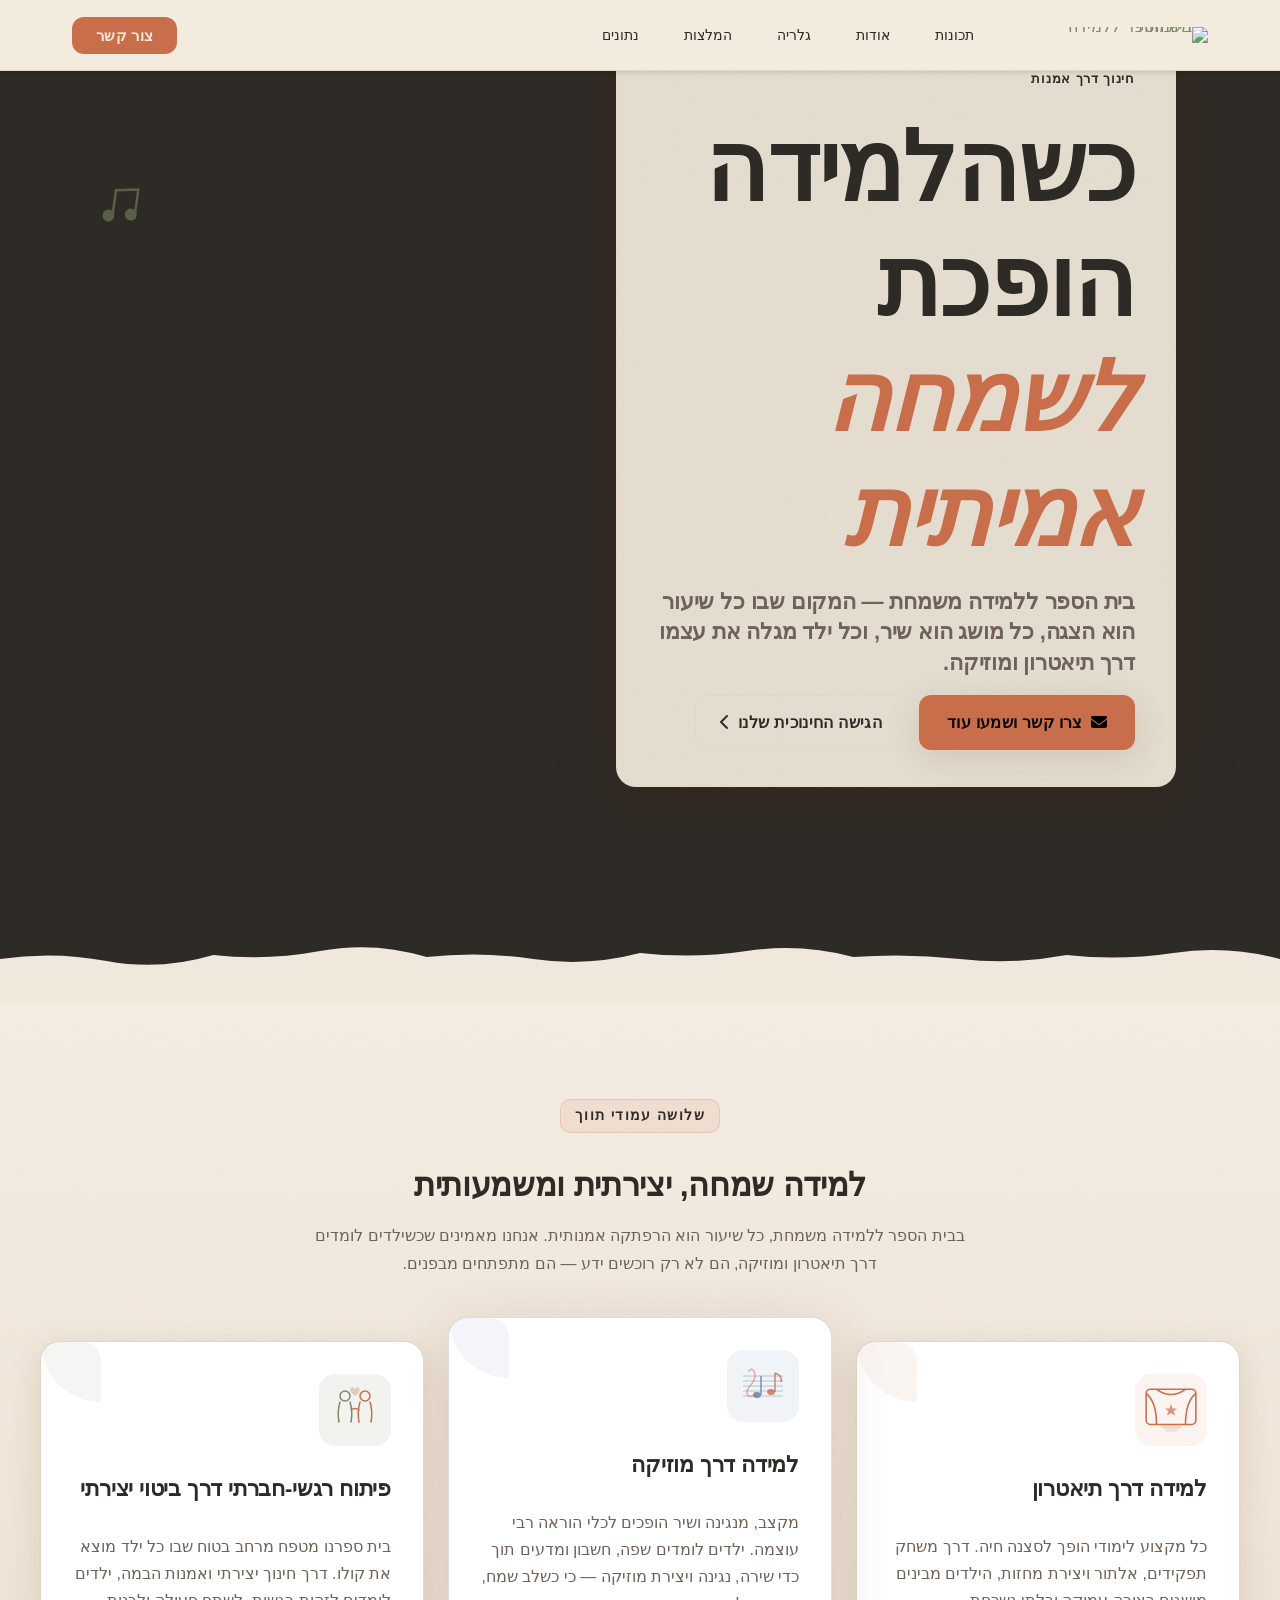
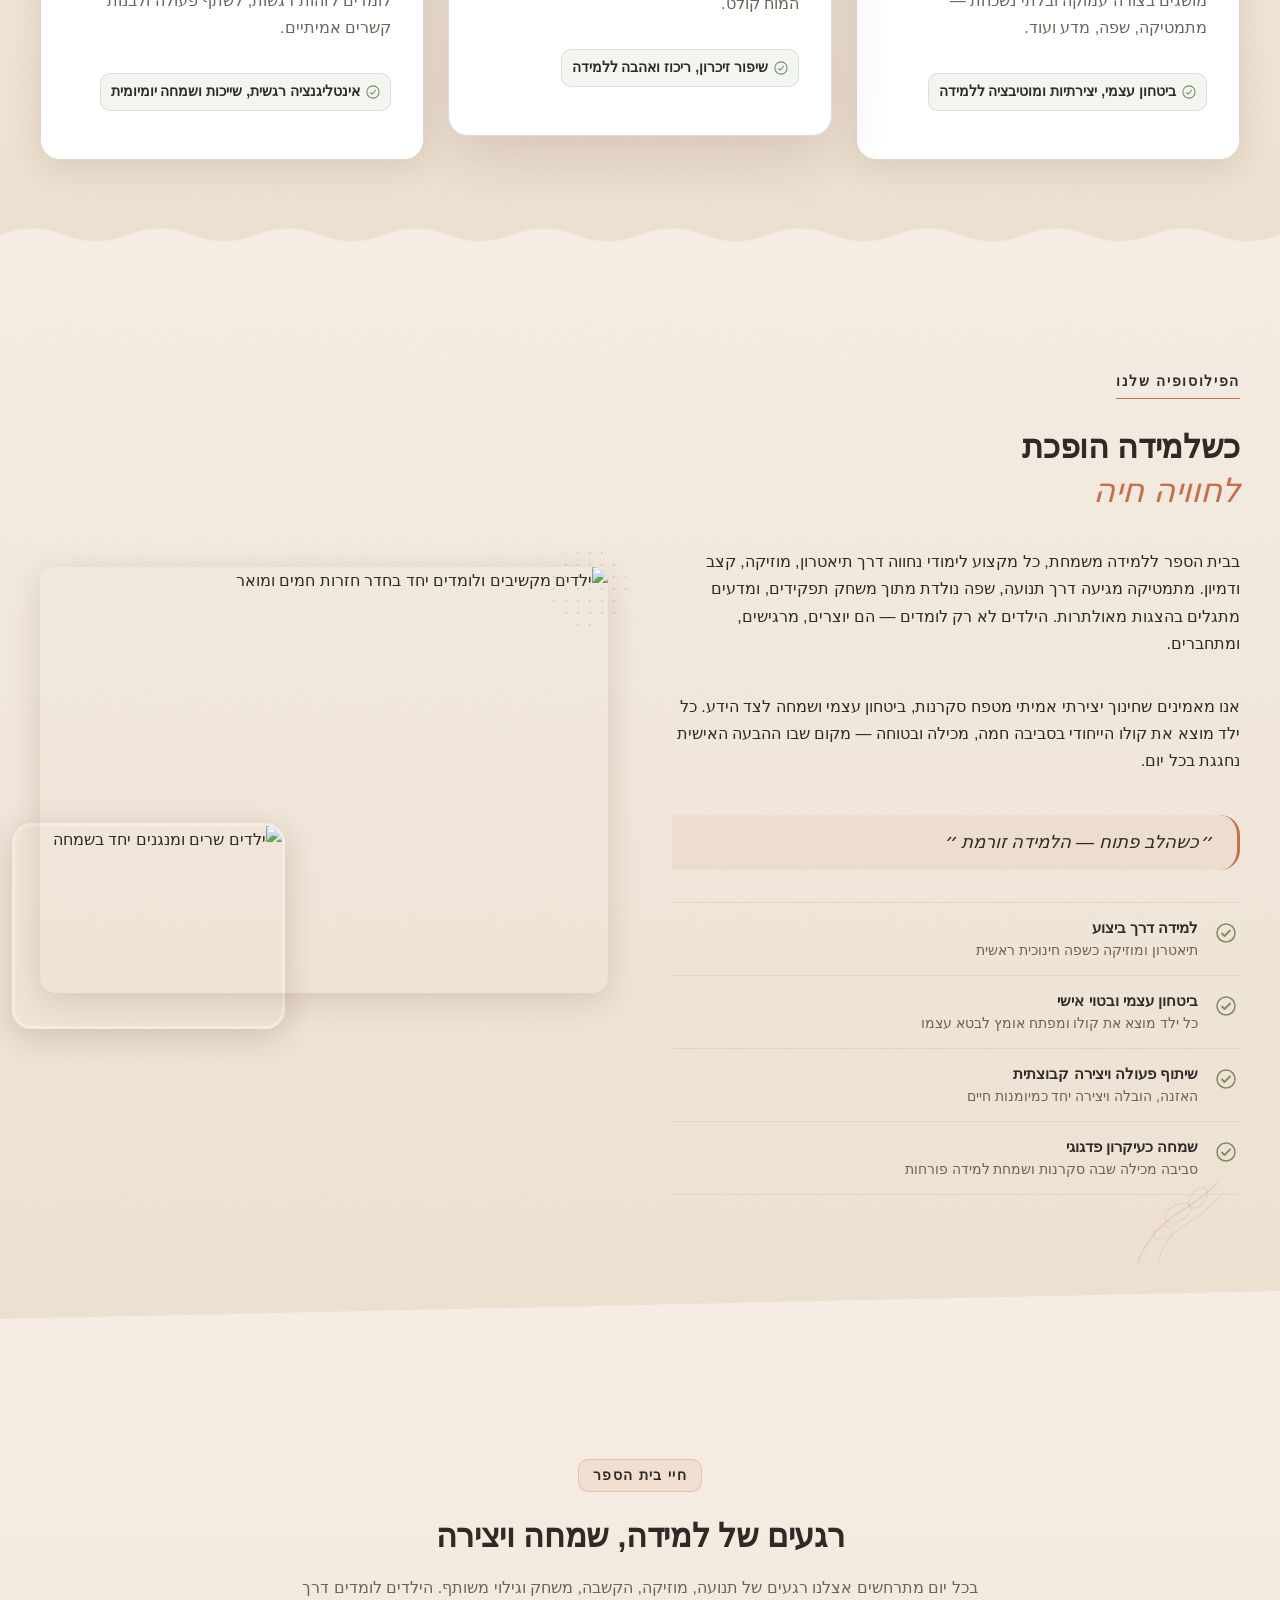
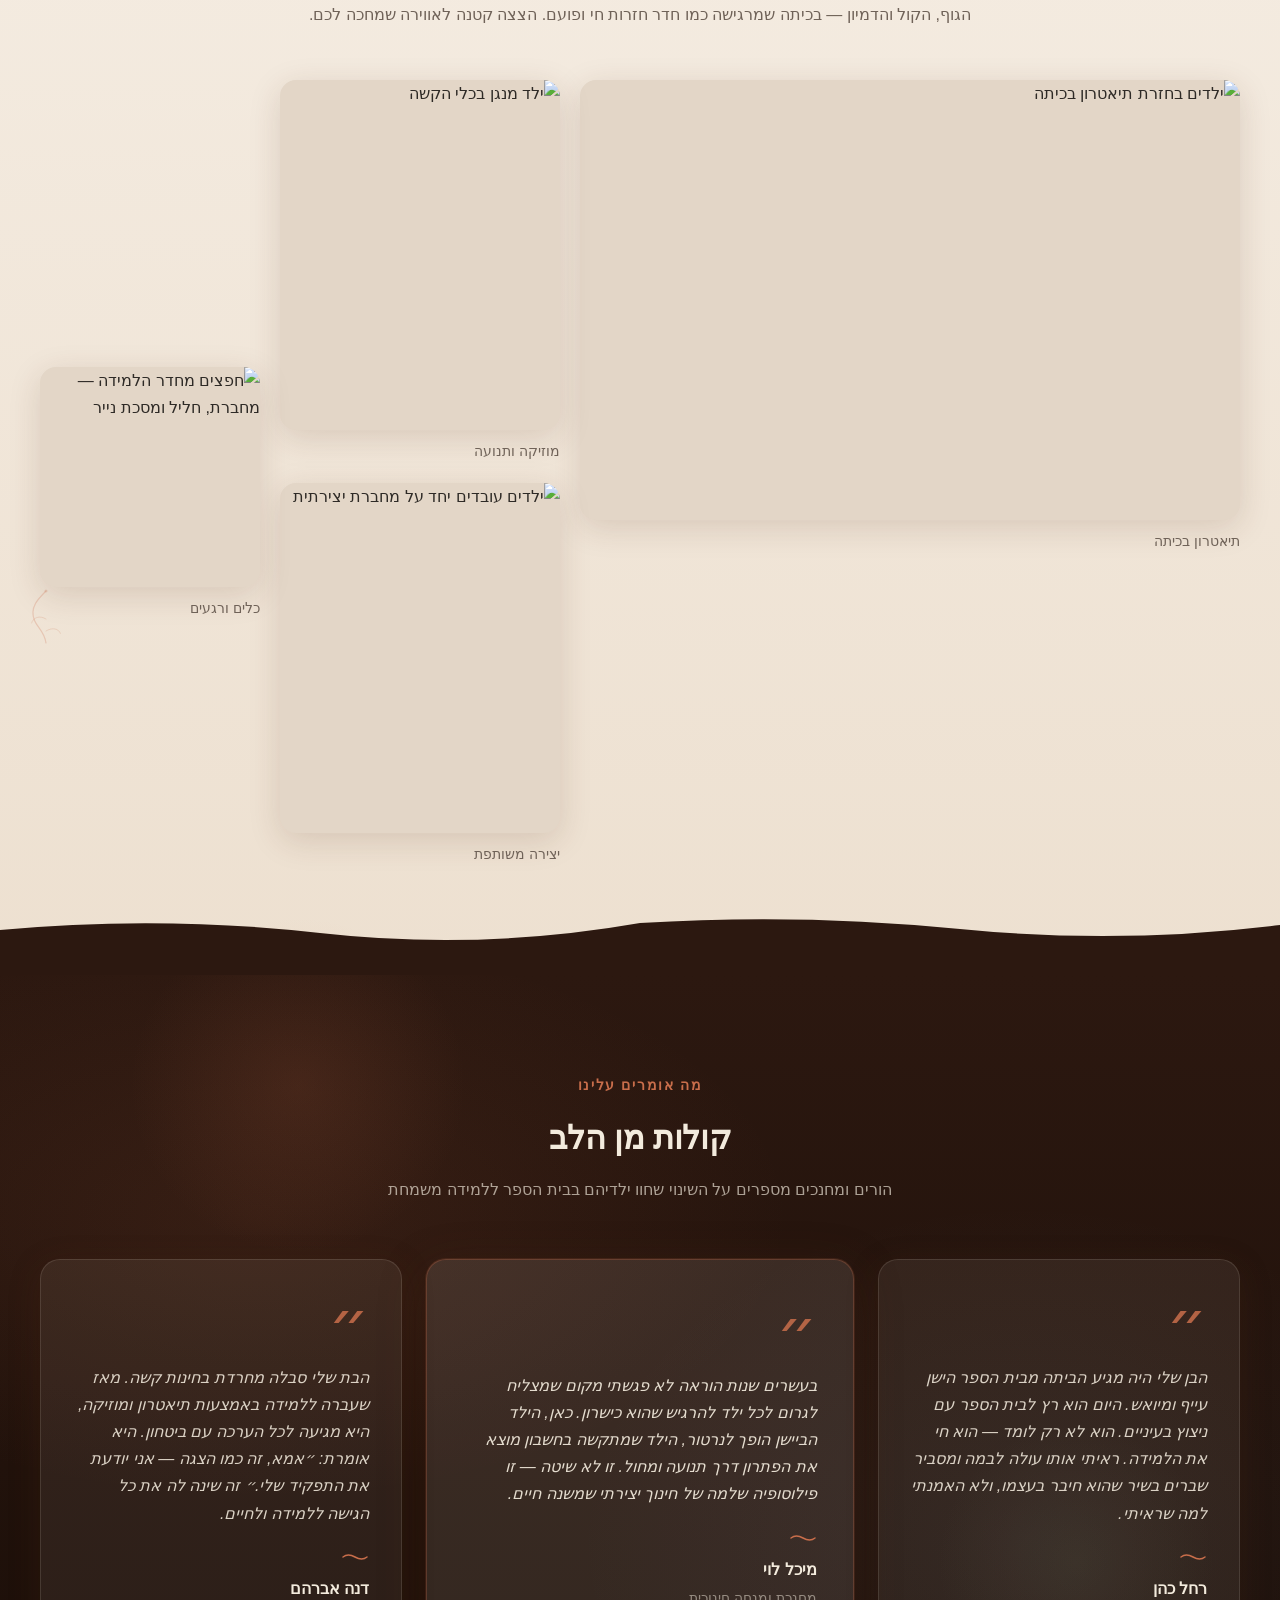
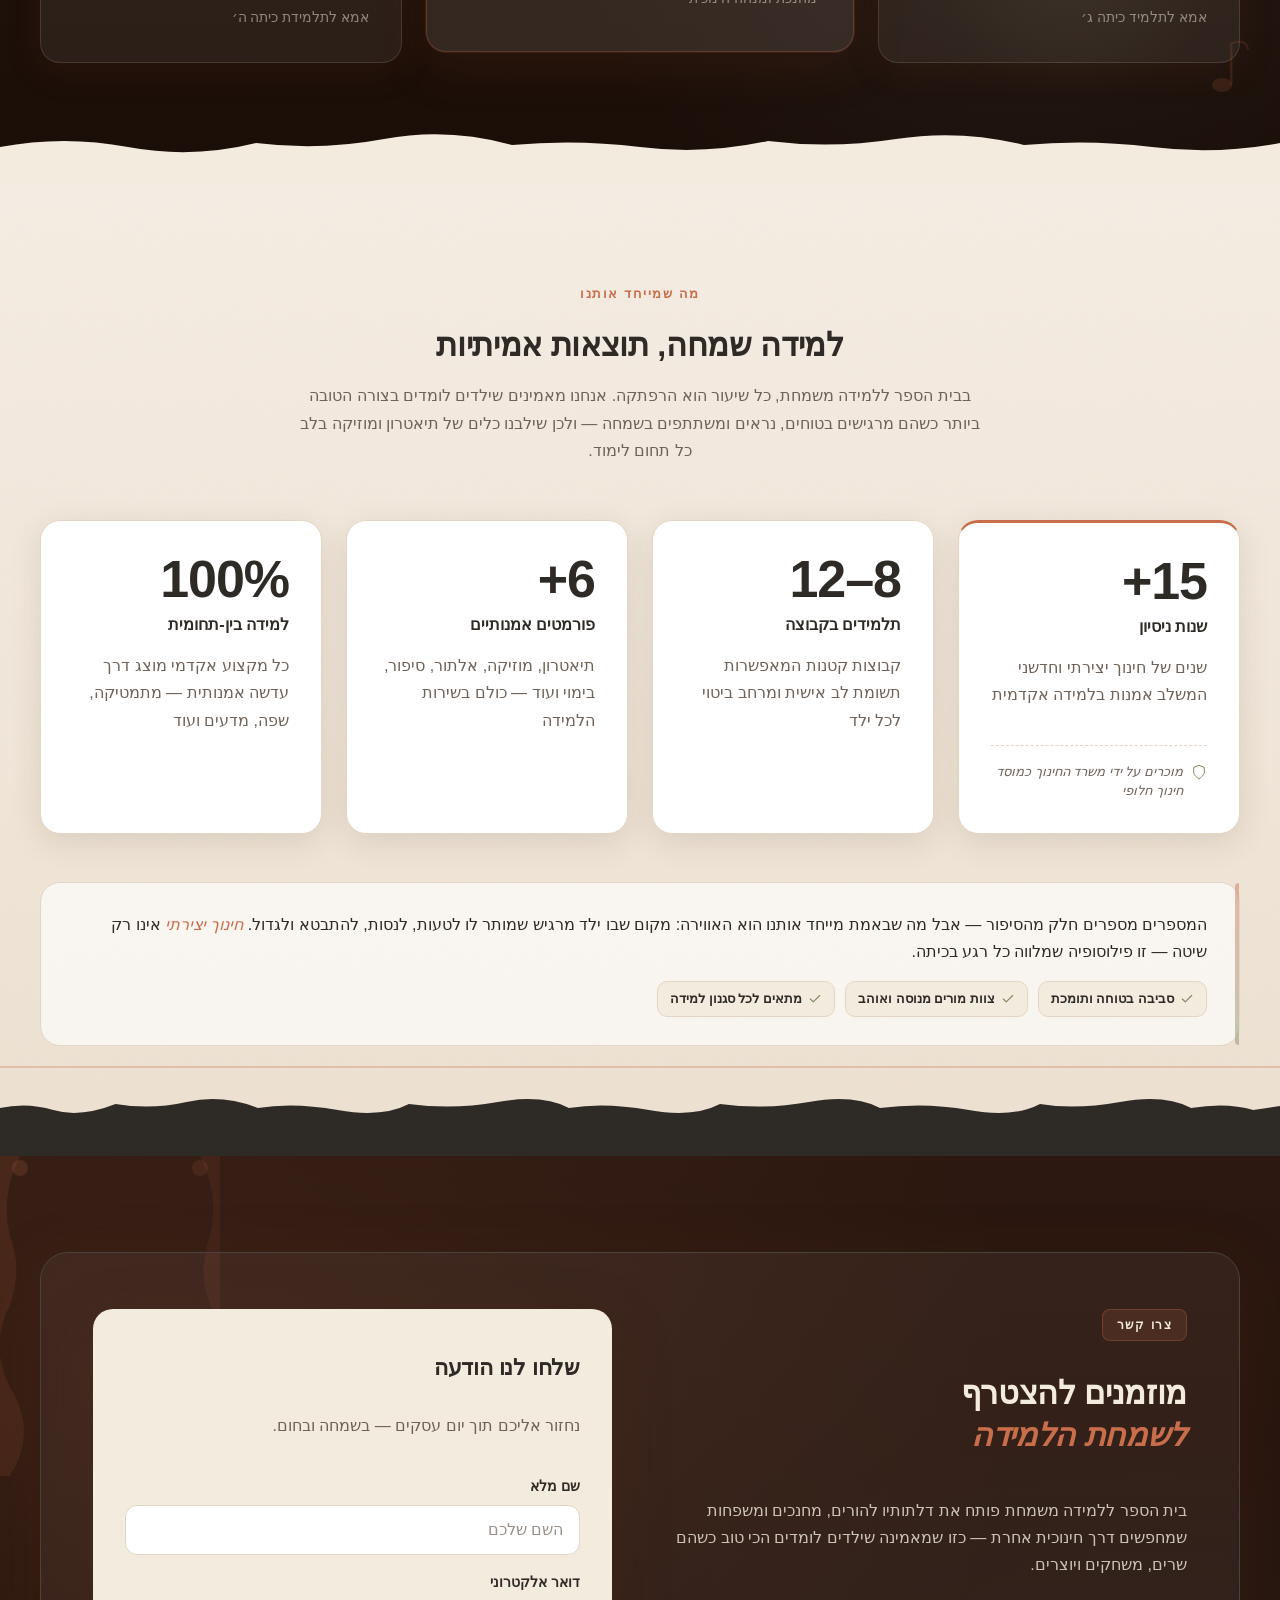
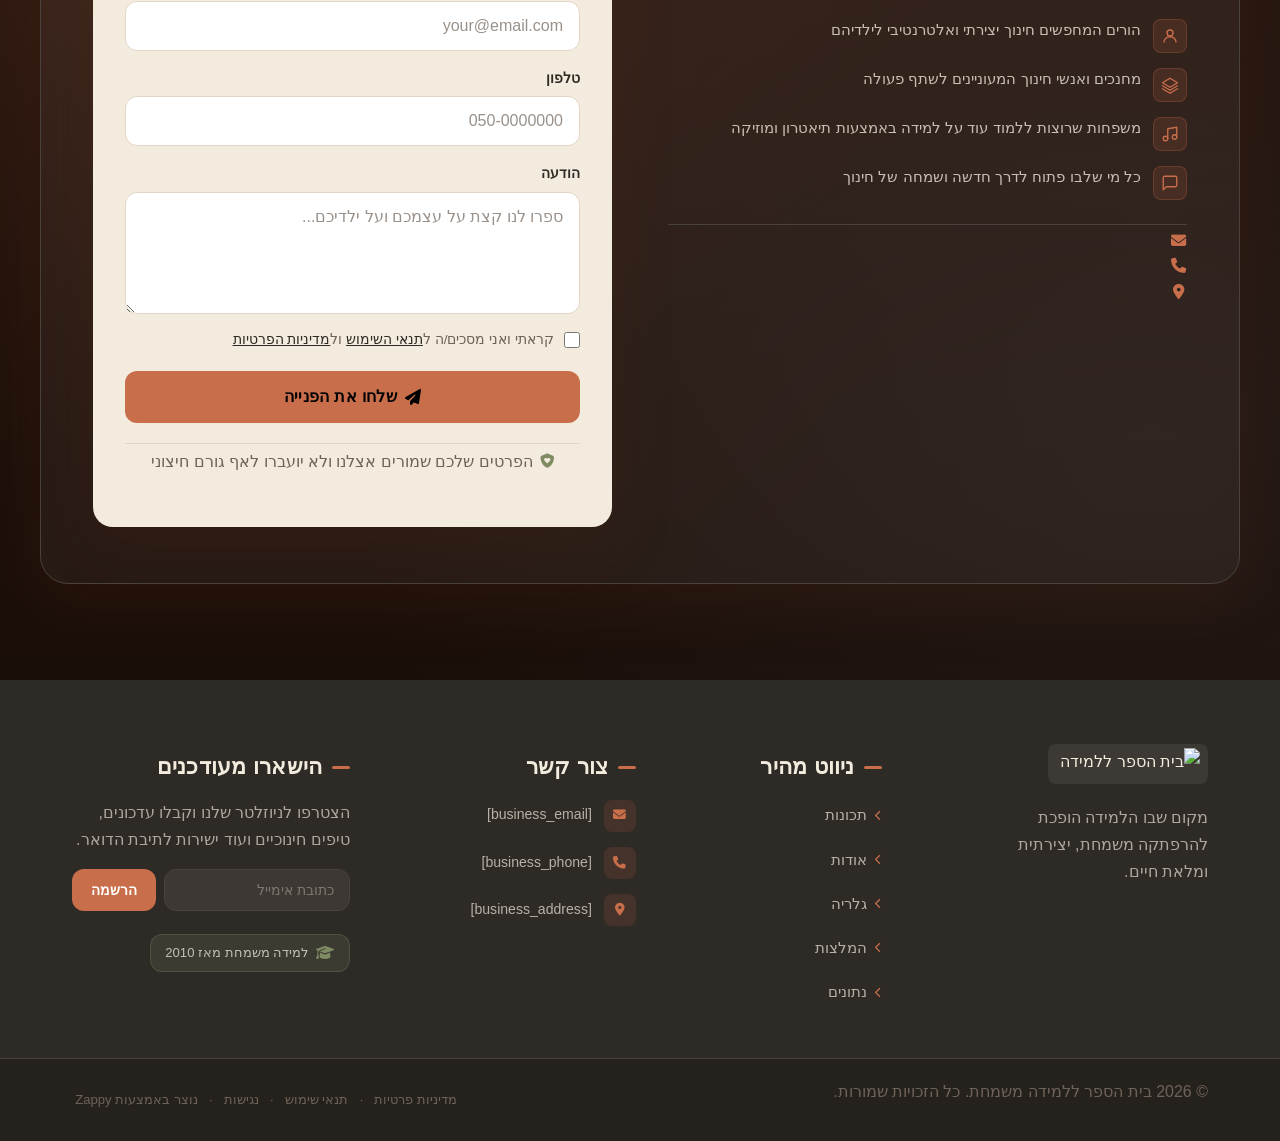
==== commit 65e70414: "Background sync: Progressive GitHub Sync" ====
--- a/public/index.html
+++ b/public/index.html
@@ -1 +1 @@
-<!doctype html><html dir="rtl" lang="he"><head><meta charset="UTF-8"><meta content="width=device-width,initial-scale=1" name="viewport"><meta content="index, follow" name="robots"><title>חינוך — בית הספר ללמידה משמחת</title><meta content="A unique school called &#39;The School for Joyful Learning&#39; where all learning is conducted through the tools of theater and music. The school embodies a creative a" name="description"><meta content="חינוך, למידה באמצעות תיאטרון לילדים, חינוך אלטרנטיבי לילדים צעירים בישראל, חינוך יצירתי" name="keywords"><link href="/assets/favicon.ico" rel="icon" type="image/x-icon"><link href="/assets/favicon-16x16.png" rel="icon" type="image/png" sizes="16x16"><link href="/assets/favicon-32x32.png" rel="icon" type="image/png" sizes="32x32"><link href="/assets/favicon-48x48.png" rel="icon" type="image/png" sizes="48x48"><link href="/assets/favicon-192x192.png" rel="icon" type="image/png" sizes="192x192"><link href="/assets/favicon-512x512.png" rel="icon" type="image/png" sizes="512x512"><link href="/assets/apple-touch-icon.png" rel="apple-touch-icon"><script>!function(){"use strict";var t="543dcf98-643a-4628-81e5-ab905c9ab980",e="https://api.zappy5.com/api/analytics/track",a=18e5,n=2592e6,o=!0,i=!0,r=!0;var s=function(){var e="zappy_visitor_"+t,a=null;try{if(a=localStorage.getItem(e)){var o=JSON.parse(a),i=Date.now();if(i-o.created<n)return o.lastSeen=i,localStorage.setItem(e,JSON.stringify(o)),o.id}}catch(t){console.warn("Zappy Analytics: LocalStorage not available")}var r="zv_"+Date.now()+"_"+Math.random().toString(36).substr(2,9);try{localStorage.setItem(e,JSON.stringify({id:r,created:Date.now(),lastSeen:Date.now()}))}catch(t){}return r}(),c=function(){var e="zappy_session_"+t,n=null;try{if(n=sessionStorage.getItem(e)){var o=JSON.parse(n),i=Date.now();if(i-o.timestamp<a)return o.timestamp=i,sessionStorage.setItem(e,JSON.stringify(o)),o.id}}catch(t){console.warn("Zappy Analytics: SessionStorage not available")}var r="zs_"+Date.now()+"_"+Math.random().toString(36).substr(2,9);try{sessionStorage.setItem(e,JSON.stringify({id:r,timestamp:Date.now()}))}catch(t){}return r}();function l(a,n){n=n||{};var o={website_id:t,event_type:a,page_path:window.location.pathname,referrer:document.referrer||"direct",visitor_id:s,session_id:c,metadata:n};if(navigator.sendBeacon){var i=new Blob([JSON.stringify(o)],{type:"application/json"});navigator.sendBeacon(e,i)}else fetch(e,{method:"POST",headers:{"Content-Type":"application/json"},body:JSON.stringify(o),keepalive:!0}).catch(function(t){console.warn("Zappy Analytics: Failed to track event",t)})}o&&l("pageview",{title:document.title,url:window.location.href}),i&&document.addEventListener("click",function(t){var e=t.target;if("BUTTON"===e.tagName||e.closest("button")){var a="BUTTON"===e.tagName?e:e.closest("button");l("click",{element:"button",text:a.textContent.trim().substring(0,100),id:a.id||null,class:a.className||null})}else if("A"===e.tagName||e.closest("a")){var n="A"===e.tagName?e:e.closest("a");l("navigation",{element:"link",text:n.textContent.trim().substring(0,100),href:n.href,external:n.hostname!==window.location.hostname})}},!0),r&&document.addEventListener("submit",function(t){var e=t.target;l("form_submit",{form_id:e.id||null,form_name:e.name||null,form_action:e.action||null,form_method:e.method||"GET"})},!0);var d=Date.now();window.addEventListener("beforeunload",function(){l("page_unload",{time_on_page:Math.floor((Date.now()-d)/1e3),page_path:window.location.pathname})}),window.zappyAnalytics={track:l,getVisitorId:function(){return s},getSessionId:function(){return c}}}()</script><meta content="חינוך — בית הספר ללמידה משמחת" property="og:title"><meta content="A unique school called &#39;The School for Joyful Learning&#39; where all learning is conducted through the tools of theater and music. The school embodies a creative a" property="og:description"><meta content="summary_large_image" name="twitter:card"><meta content="חינוך — בית הספר ללמידה משמחת" name="twitter:title"><meta content="A unique school called &#39;The School for Joyful Learning&#39; where all learning is conducted through the tools of theater and music. The school embodies a creative a" name="twitter:description"><meta content="website" property="og:type"><meta content="he_IL" property="og:locale"><link href="https://cdnjs.cloudflare.com/ajax/libs/font-awesome/6.4.0/css/all.min.css" rel="stylesheet"><link href="/assets/favicon.ico" rel="icon" type="image/x-icon"><link href="/assets/favicon-16x16.png" rel="icon" type="image/png" sizes="16x16"><link href="/assets/favicon-32x32.png" rel="icon" type="image/png" sizes="32x32"><link href="/assets/favicon-48x48.png" rel="icon" type="image/png" sizes="48x48"><link href="/assets/favicon-192x192.png" rel="icon" type="image/png" sizes="192x192"><link href="/assets/favicon-512x512.png" rel="icon" type="image/png" sizes="512x512"><link href="/assets/apple-touch-icon.png" rel="apple-touch-icon"><link href="https://cdn.jsdelivr.net/npm/vanilla-cookieconsent@3/dist/cookieconsent.css" rel="stylesheet"><script src="https://cdn.jsdelivr.net/npm/vanilla-cookieconsent@3/dist/cookieconsent.umd.js"></script><script src="https://cdn.jsdelivr.net/gh/mickidum/acc_toolbar/acctoolbar/acctoolbar.min.js"></script><link href="/styles.css" rel="stylesheet"><style id="zappy-dropdown-submenu-styles">#navMenu li:has(.sub-menu),.nav-menu li:has(.sub-menu),.navbar li:has(.sub-menu),nav li:has(.sub-menu){position:relative}#navMenu .sub-menu,.nav-menu .sub-menu,.navbar .sub-menu,nav .sub-menu{display:block!important;position:absolute!important;top:100%;left:0;min-width:220px;background:#fff;border-radius:8px;box-shadow:0 8px 25px rgba(0,0,0,.15);padding:8px 0;opacity:0;visibility:hidden;transform:translateY(10px);transition:all .3s ease;z-index:1000;list-style:none;pointer-events:none}#navMenu li:hover>.sub-menu,.nav-menu li:hover>.sub-menu,.navbar li:hover>.sub-menu,nav li:hover>.sub-menu{opacity:1!important;visibility:visible!important;transform:translateY(0)!important;pointer-events:auto!important}.sub-menu li{list-style:none;margin:0;padding:0}.sub-menu a{display:block!important;padding:10px 16px!important;color:var(--text-dark,#333)!important;font-weight:500;text-decoration:none;white-space:nowrap;transition:background-color .2s}.sub-menu .zappy-nav-child>a{padding-left:28px!important;font-size:.9em!important;opacity:.85!important}[dir=rtl] .sub-menu .zappy-nav-child>a,html[lang=ar] .sub-menu .zappy-nav-child>a,html[lang=he] .sub-menu .zappy-nav-child>a{padding-left:10px!important;padding-right:28px!important}.sub-menu .zappy-nav-parent>a{font-weight:600!important}.sub-menu a:hover{background-color:#f5f5f5}[dir=rtl] .nav-menu .sub-menu,[dir=rtl] .navbar .sub-menu,[dir=rtl] nav .sub-menu,html[lang=ar] .nav-menu .sub-menu,html[lang=ar] .navbar .sub-menu,html[lang=ar] nav .sub-menu,html[lang=he] .nav-menu .sub-menu,html[lang=he] .navbar .sub-menu,html[lang=he] nav .sub-menu{left:auto!important;right:0!important}.sub-menu:empty,.sub-menu:not(:has(li)):not(:has(> a)),.sub-menu:not(:has(li:not(.zappy-hidden-menu-item))):not(:has(> a)){display:none!important;opacity:0!important;visibility:hidden!important;pointer-events:none!important}li:has(.menu-group-title):hover>.sub-menu{opacity:1!important;visibility:visible!important;transform:translateY(0)!important;pointer-events:auto!important}#navMenu>li>.menu-group-title,.nav-menu>li>.menu-group-title{display:inline-block;padding:.5rem 1rem;cursor:default;user-select:none}@media (max-width:768px){#navMenu .sub-menu,.nav-menu .sub-menu,.navbar .sub-menu,nav .sub-menu{position:static!important;transform:none!important;box-shadow:none!important;background:0 0!important;max-height:0;overflow:hidden;opacity:0;visibility:hidden;transition:max-height .3s ease,opacity .3s ease;padding:0!important;border-radius:0!important}#navMenu .sub-menu.mobile-expanded,.nav-menu .sub-menu.mobile-expanded,.navbar .sub-menu.mobile-expanded{max-height:none!important;overflow-y:visible!important;opacity:1!important;visibility:visible!important;padding:8px 0 8px 16px!important}[dir=rtl] .sub-menu.mobile-expanded,html[lang=he] .sub-menu.mobile-expanded{padding:8px 16px 8px 0!important}#navMenu li:hover>.sub-menu,.nav-menu li:hover>.sub-menu,.navbar li:hover>.sub-menu,nav li:hover>.sub-menu{opacity:0;visibility:hidden;pointer-events:none}#navMenu li>.sub-menu.mobile-expanded,.nav-menu li>.sub-menu.mobile-expanded,.navbar li>.sub-menu.mobile-expanded,nav li>.sub-menu.mobile-expanded{opacity:1!important;visibility:visible!important;pointer-events:auto!important}#navMenu li:has(.sub-menu),.nav-menu li:has(.sub-menu),.navbar li:has(.sub-menu),nav li:has(.sub-menu){display:flex!important;flex-wrap:wrap!important;align-items:center!important;position:relative!important;min-height:44px!important}#navMenu li:has(.sub-menu)>a,.nav-menu li:has(.sub-menu)>a,.navbar li:has(.sub-menu)>a,nav li:has(.sub-menu)>a{flex:1!important;min-width:0!important}#navMenu li:has(.sub-menu)>.menu-group-title,.nav-menu li:has(.sub-menu)>.menu-group-title,.navbar li:has(.sub-menu)>.menu-group-title,nav li:has(.sub-menu)>.menu-group-title{flex:1!important;min-width:0!important;padding:0!important;line-height:inherit!important}#navMenu li:has(.sub-menu)>.sub-menu,.nav-menu li:has(.sub-menu)>.sub-menu,.navbar li:has(.sub-menu)>.sub-menu,nav li:has(.sub-menu)>.sub-menu{flex-basis:100%!important;width:100%!important}#navMenu li:has(.sub-menu)>a [class*=arrow],#navMenu li:has(.sub-menu)>a [class*=chevron],.nav-menu li:has(.sub-menu)>a .fa-angle-down,.nav-menu li:has(.sub-menu)>a .fa-chevron-down,.nav-menu li:has(.sub-menu)>a [class*=arrow],.nav-menu li:has(.sub-menu)>a [class*=chevron],nav li:has(.sub-menu)>a [class*=arrow],nav li:has(.sub-menu)>a [class*=chevron]{display:none!important;visibility:hidden!important}.mobile-submenu-toggle{display:flex!important;align-items:center!important;justify-content:center!important;width:44px!important;height:auto!important;background:0 0!important;border:none!important;cursor:pointer!important;color:var(--text-dark)!important;position:static!important;flex-shrink:0!important;align-self:stretch!important;z-index:2!important;padding:0!important;margin:0!important}.mobile-submenu-toggle::after{content:''!important;width:0!important;height:0!important;border-left:6px solid transparent!important;border-right:6px solid transparent!important;border-top:7px solid currentColor!important;transition:transform .3s ease!important}.mobile-submenu-toggle.expanded::after{transform:rotate(180deg)!important}.sub-menu a{padding:10px 0!important;display:block!important;color:var(--text-dark)!important;white-space:normal!important}.sub-menu .zappy-nav-child>a{padding-left:28px!important;font-size:.9em!important;opacity:.85!important}[dir=rtl] .sub-menu .zappy-nav-child>a,html[lang=ar] .sub-menu .zappy-nav-child>a,html[lang=he] .sub-menu .zappy-nav-child>a{padding-left:0!important;padding-right:28px!important}.sub-menu .zappy-nav-parent>a{font-weight:600!important}#navMenu.active,.nav-menu.active{max-width:100vw!important;overflow-x:hidden!important;box-sizing:border-box!important}.navbar .sub-menu li a,.zappy-products-dropdown .sub-menu a,nav.navbar .sub-menu li a{color:var(--text-dark)!important}}@media (min-width:769px){.mobile-submenu-toggle{display:none!important}}</style><style id="zappy-widget-visibility">html[dir=rtl] .whatsapp-float{right:20px!important;left:auto!important}html:not([dir]) .whatsapp-float,html[dir=ltr] .whatsapp-float{left:20px!important;right:auto!important}html[dir=rtl] #mic-access-tool-general-button,html[dir=rtl] #mic-init-access-tool #mic-access-tool-general-button,html[dir=rtl] #mic-init-access-tool .mic-access-tool-general-button,html[dir=rtl] ._access-icon,html[dir=rtl] .mic-access-tool-general-button{left:20px!important;right:auto!important}html:not([dir]) #mic-access-tool-general-button,html:not([dir]) #mic-init-access-tool #mic-access-tool-general-button,html:not([dir]) #mic-init-access-tool .mic-access-tool-general-button,html:not([dir]) ._access-icon,html:not([dir]) .mic-access-tool-general-button,html[dir=ltr] #mic-access-tool-general-button,html[dir=ltr] #mic-init-access-tool #mic-access-tool-general-button,html[dir=ltr] #mic-init-access-tool .mic-access-tool-general-button,html[dir=ltr] ._access-icon,html[dir=ltr] .mic-access-tool-general-button{right:20px!important;left:auto!important}@media (max-width:768px){.whatsapp-float{display:flex!important}}@media (min-width:769px){.whatsapp-float{display:flex!important}}@media (max-width:768px){#mic-access-tool-general-button,#mic-init-access-tool #mic-access-tool-general-button,#mic-init-access-tool .mic-access-tool-general-button,._access-icon,.mic-access-tool-general-button{display:flex!important;visibility:visible!important;opacity:1!important;pointer-events:auto!important}#mic-access-tool-box.opened-mic-access-tool,#mic-init-access-tool #mic-access-tool-box.opened-mic-access-tool,.mic-access-tool-box.opened-mic-access-tool{visibility:visible!important;opacity:1!important;pointer-events:auto!important}}@media (min-width:769px){#mic-access-tool-general-button,#mic-init-access-tool #mic-access-tool-general-button,#mic-init-access-tool .mic-access-tool-general-button,._access-icon,.mic-access-tool-general-button{display:flex!important;visibility:visible!important;opacity:1!important;pointer-events:auto!important}#mic-access-tool-box.opened-mic-access-tool,#mic-init-access-tool #mic-access-tool-box.opened-mic-access-tool,.mic-access-tool-box.opened-mic-access-tool{visibility:visible!important;opacity:1!important;pointer-events:auto!important}}</style></head><body><nav class="navbar" dir="rtl"><button class="mobile-toggle" aria-label="Menu" id="mobileToggle"><svg viewBox="0 0 24 24" fill="none" height="24" width="24" class="hamburger-icon"><path d="M3 12h18M3 6h18M3 18h18" stroke="currentColor" stroke-width="2" stroke-linecap="round"></path></svg> <svg viewBox="0 0 24 24" fill="none" height="24" width="24" class="close-icon" style="display:none"><path d="M18 6L6 18M6 6l12 12" stroke="currentColor" stroke-width="2" stroke-linecap="round"></path></svg></button> <button class="phone-header-btn" aria-label="Call" data-phone="[business_phone]"><svg viewBox="0 0 24 24" fill="currentColor" height="20" width="20"><path d="M22 16.92v3a2 2 0 0 1-2.18 2 19.79 19.79 0 0 1-8.63-3.07 19.5 19.5 0 0 1-6-6 19.79 19.79 0 0 1-3.07-8.67A2 2 0 0 1 4.11 2h3a2 2 0 0 1 2 1.72 12.84 12.84 0 0 0 .7 2.81 2 2 0 0 1-.45 2.11L8.09 9.91a16 16 0 0 0 6 6l1.27-1.27a2 2 0 0 1 2.11-.45 12.84 12.84 0 0 0 2.81.7A2 2 0 0 1 22 16.92z"></path></svg></button><div class="nav-container"><div class="nav-right-group"><div class="nav-brand"><a href="/" class="logo-link"><img alt="בית הספר ללמידה משמחת" src="/assets/site-----image-1.webp" class="logo"></a></div><ul class="nav-menu" id="navMenu"><li><a href="#features">תכונות</a></li><li><a href="#about">אודות</a></li><li><a href="#gallery">גלריה</a></li><li><a href="#testimonials">המלצות</a></li><li><a href="#stats">נתונים</a></li></ul></div><div class="nav-cta-container"><a href="#contact" class="nav-cta-btn">צור קשר</a></div></div></nav><script>window.addEventListener("load",function(){const e=document.querySelector(".navbar, nav, header");if(!e)return void console.log("[Navbar] Navbar element not found");let t=document.getElementById("mobileToggle")||document.querySelector(".mobile-toggle")||document.querySelector(".hamburger")||document.querySelector(".hamburger-menu")||document.querySelector(".menu-toggle")||document.querySelector(".burger-menu")||document.querySelector('[aria-label="Menu"]')||document.querySelector('[aria-label="תפריט"]');const n=document.querySelector(".phone-header-btn"),o=window.getComputedStyle(e);let r=o.backgroundColor;if(console.log("[Navbar] Initial navbar background:",r),"transparent"===r||"rgba(0, 0, 0, 0)"===r||r.startsWith("rgba")&&r.includes(", 0)")){const e=o.backgroundImage;if(e&&"none"!==e)console.log("[Navbar] Navbar has background image/gradient, using dark text"),r="rgb(240, 240, 240)";else{const e=window.getComputedStyle(document.body).backgroundColor;console.log("[Navbar] Navbar transparent, using body background:",e),r=e}}const a=r.match(/\d+/g);if(a&&a.length>=3){const e=(.299*parseInt(a[0])+.587*parseInt(a[1])+.114*parseInt(a[2]))/255;console.log("[Navbar] Mobile button colors preserved from Claude CSS (luminance:",e.toFixed(2)+")");const o=document.createElement("style");o.id="zappy-mobile-nav-fix";document.documentElement.lang;document.documentElement.dir,o.textContent='\n        /* Hide mobile buttons on desktop, show only on mobile */\n        @media (min-width: 769px) {\n          .mobile-toggle,\n          .phone-header-btn {\n            display: none !important;\n          }\n        }\n        \n        /* Show and position mobile buttons correctly on mobile */\n        @media (max-width: 768px) {\n          .navbar,\n          nav.navbar {\n            min-height: 70px !important;\n          }\n\n          .mobile-toggle,\n          .phone-header-btn {\n            position: absolute !important;\n            top: 0 !important;\n            bottom: 0 !important;\n            margin-top: auto !important;\n            margin-bottom: auto !important;\n            transform: none !important;\n            z-index: 1001 !important;\n            display: flex !important;\n            align-items: center !important;\n            justify-content: center !important;\n            width: 36px !important;\n            height: 36px !important;\n            border-radius: 50% !important;\n            border: none !important;\n            cursor: pointer !important;\n            padding: 6px !important;\n            background: none !important;\n            color: var(--nav-text, var(--text-dark)) !important;\n            touch-action: manipulation !important;\n            -webkit-tap-highlight-color: transparent !important;\n          }\n\n          html[data-zappy-site-type="ecommerce"] .phone-header-btn,\n          body[data-zappy-site-type="ecommerce"] .phone-header-btn,\n          html[data-zappy-site-type="ecommerce"] header .phone-header-btn,\n          html[data-zappy-site-type="ecommerce"] nav .phone-header-btn {\n            display: none !important;\n            visibility: hidden !important;\n            width: 0 !important;\n            height: 0 !important;\n            min-width: 0 !important;\n            overflow: hidden !important;\n          }\n          \n          /* LTR positioning (default): hamburger LEFT, phone RIGHT */\n          html:not([dir="rtl"]):not([lang="he"]):not([lang="ar"]) .mobile-toggle,\n          html[dir="ltr"] .mobile-toggle {\n            left: 12px !important;\n            right: auto !important;\n          }\n          html:not([dir="rtl"]):not([lang="he"]):not([lang="ar"]) .phone-header-btn,\n          html[dir="ltr"] .phone-header-btn {\n            right: 12px !important;\n            left: auto !important;\n          }\n          \n          /* RTL positioning: hamburger RIGHT, phone LEFT */\n          html[dir="rtl"] .mobile-toggle,\n          html[lang="he"] .mobile-toggle,\n          html[lang="ar"] .mobile-toggle {\n            right: 12px !important;\n            left: auto !important;\n          }\n          html[dir="rtl"] .phone-header-btn,\n          html[lang="he"] .phone-header-btn,\n          html[lang="ar"] .phone-header-btn {\n            left: 12px !important;\n            right: auto !important;\n          }\n          \n          /* CRITICAL: Ensure nav-container has min-height on mobile */\n          /* All children are positioned absolutely/fixed on mobile, so height:auto collapses to 0 */\n          .nav-container {\n            min-height: 70px !important;\n            position: relative !important;\n          }\n          \n          /* Ensure SVG icons are properly sized and inherit color */\n          .mobile-toggle svg,\n          .phone-header-btn svg {\n            width: 24px !important;\n            height: 24px !important;\n            /* Don\'t force display - let JavaScript control hamburger/close toggle */\n          }\n          \n          /* Reset nav-cta-container on mobile - remove desktop box-shadow/padding */\n          /* that creates a visible ghost box when CTA button is hidden */\n          .nav-cta-container {\n            box-shadow: none !important;\n            padding: 0 !important;\n          }\n          \n          /* Hide nav-cta-container entirely on mobile when there\'s no lang-switcher */\n          /* (only the CTA button is inside, and it\'s hidden on mobile) */\n          .nav-cta-container:not(:has(.lang-switcher)) {\n            display: none !important;\n          }\n          \n          /* CRITICAL: Prevent hero image fade gradient from bleeding over headline text */\n          /* The .image-fade-gradient has bottom: -30px (extends below parent) */\n          /* On mobile stacked layout, this overlaps the h1 text below the image */\n          .hero-image-column {\n            overflow: hidden !important;\n          }\n          .image-fade-gradient {\n            bottom: 0 !important;\n          }\n          \n          /* Hide desktop language switcher on mobile - hamburger menu handles it */\n          /* High specificity to override stored CSS */\n          .lang-switcher,\n          .nav-cta-container .lang-switcher,\n          .nav-container .lang-switcher,\n          .navbar .lang-switcher,\n          .navbar .nav-cta-container .lang-switcher {\n            display: none !important;\n          }\n        }\n      ';const r=document.getElementById("zappy-mobile-nav-fix");r&&r.remove(),document.head.appendChild(o),console.log("[Navbar] Critical CSS injected for mobile nav positioning");const i=window.innerWidth<=768;if(t){const e=t.querySelector(".hamburger-icon"),n=t.querySelector(".close-icon");e&&(e.style.setProperty("width","24px","important"),e.style.setProperty("height","24px","important"),e.style.setProperty("display","block","important")),n&&(n.style.setProperty("width","24px","important"),n.style.setProperty("height","24px","important"),n.style.setProperty("display","none","important")),i?(t.style.setProperty("position","absolute","important"),t.style.setProperty("top","0","important"),t.style.setProperty("bottom","0","important"),t.style.setProperty("margin-top","auto","important"),t.style.setProperty("margin-bottom","auto","important"),t.style.setProperty("transform","none","important"),t.style.setProperty("z-index","1001","important"),t.style.removeProperty("left"),t.style.removeProperty("right"),console.log("[Navbar] Mobile toggle positioning applied (mobile viewport)")):(t.style.removeProperty("position"),t.style.removeProperty("top"),t.style.removeProperty("transform"),t.style.removeProperty("z-index"),t.style.removeProperty("left"),t.style.removeProperty("right"),console.log("[Navbar] Desktop viewport - cleared mobile toggle inline positioning"))}if(n){const e=n.querySelector("svg");e&&(e.style.width="24px",e.style.height="24px",e.setAttribute("width","24"),e.setAttribute("height","24")),i?(n.style.setProperty("position","absolute","important"),n.style.setProperty("top","0","important"),n.style.setProperty("bottom","0","important"),n.style.setProperty("margin-top","auto","important"),n.style.setProperty("margin-bottom","auto","important"),n.style.setProperty("transform","none","important"),n.style.setProperty("z-index","1001","important"),n.style.removeProperty("left"),n.style.removeProperty("right"),console.log("[Navbar] Phone button positioning applied (mobile viewport)")):(n.style.removeProperty("position"),n.style.removeProperty("top"),n.style.removeProperty("transform"),n.style.removeProperty("z-index"),n.style.removeProperty("left"),n.style.removeProperty("right"),console.log("[Navbar] Desktop viewport - cleared phone button inline positioning"))}}else console.log("[Navbar] Could not parse background color:",r);t=document.getElementById("mobileToggle")||document.querySelector(".mobile-toggle")||document.querySelector(".hamburger")||document.querySelector(".hamburger-menu")||document.querySelector(".menu-toggle")||document.querySelector(".burger-menu")||document.querySelector('[aria-label="Menu"]')||document.querySelector('[aria-label="תפריט"]');const i=document.getElementById("navMenu")||document.querySelector(".nav-menu")||document.querySelector(".nav-links")||document.querySelector("nav ul:not(.submenu)");if(!t||!i)return void console.log("[Navbar] Mobile toggle or menu not found:",{toggle:!!t,menu:!!i});i.id||(i.id="navMenu"),console.log("[Navbar] Initializing mobile menu...");const l=t.cloneNode(!0);t.parentNode.replaceChild(l,t);var s=0;function p(e){var t=Date.now();t-s<300||(s=t,function(e){e.preventDefault(),e.stopPropagation();const t=l.querySelector(".hamburger-icon"),n=l.querySelector(".close-icon");i.classList.contains("active")?(i.classList.remove("active"),t&&t.style.setProperty("display","block","important"),n&&n.style.setProperty("display","none","important"),document.body.style.overflow="",console.log("[Navbar] Menu closed")):(i.classList.add("active"),t&&t.style.setProperty("display","none","important"),n&&n.style.setProperty("display","block","important"),document.body.style.overflow="hidden",console.log("[Navbar] Menu opened"))}(e))}l.addEventListener("click",p),l.addEventListener("touchend",p),i.querySelectorAll("a").forEach(function(e){e.addEventListener("click",function(){if("#"===this.getAttribute("href"))return;const e=l.querySelector(".hamburger-icon"),t=l.querySelector(".close-icon");i.classList.remove("active"),e&&e.style.setProperty("display","block","important"),t&&t.style.setProperty("display","none","important"),document.body.style.overflow="",console.log("[Navbar] Menu closed (link clicked)")})});var m=i.querySelectorAll(".dropdown-toggle");m.forEach(function(e){e.addEventListener("click",function(e){e.preventDefault(),e.stopPropagation();var t=this.closest(".nav-dropdown");t&&(t.parentNode.querySelectorAll(".nav-dropdown.open").forEach(function(e){e!==t&&e.classList.remove("open")}),t.classList.toggle("open"),console.log("[Navbar] Dropdown toggled:",t.classList.contains("open")?"open":"closed"))})}),document.addEventListener("click",function(e){e.target.closest(".nav-dropdown")||document.querySelectorAll(".nav-dropdown.open").forEach(function(e){e.classList.remove("open")})}),console.log("[Navbar] Dropdown handlers initialized for "+m.length+" dropdowns"),n&&n.addEventListener("click",function(){const e=document.querySelectorAll('a[href^="tel:"]'),t=e.length>0?e[0].getAttribute("href").replace("tel:",""):"[business_phone]";window.location.href="tel:"+t,console.log("[Navbar] Phone button clicked")}),console.log("[Navbar] Mobile menu initialized successfully")})</script><main><section class="index-hero-section" data-band-index="0" data-layout-spec="בית-hero" dir="rtl" id="hero" data-hero-type="fullscreen-scrim"><div class="index-hero-bg"><img alt="ילדים לומדים בשמחה דרך מוזיקה ותיאטרון בבית הספר ללמידה משמחת" src="/assets/site-index-hero-image-1.webp" data-context="Warm, cinematic natural-light photograph of joyful children learning through music and movement in a cozy classroom-rehearsal space. Children are singing, playing simple instruments, and acting expressively. The room has warm wooden tones, colorful scarves, musical notes on a chalkboard, and soft afternoon sunlight streaming through large windows. Faces are expressive and happy. Israeli school setting with multicultural children aged 6-12. Shallow depth of field, editorial photography style, warm cream and terracotta color grading." data-placeholder="index-hero-image-1" height="900" width="1400" data-hero-bg="true"></div><div class="index-hero-scrim" aria-hidden="true"></div><div class="index-hero-music-note" aria-hidden="true"><svg viewBox="0 0 36 48" xmlns="http://www.w3.org/2000/svg" aria-hidden="true" fill="none" height="48" width="36" data-no-icon-edit="true"><path d="M12 36V10L34 6V32" stroke="#7E8B63" stroke-width="2.5" stroke-linecap="round" stroke-linejoin="round"></path><circle cx="8" cy="36" r="6" fill="#7E8B63"></circle><circle cx="30" cy="32" r="6" fill="#7E8B63"></circle></svg></div><div class="index-hero-container"><div class="index-hero-card"><div class="index-hero-card-accent" aria-hidden="true"></div><div class="index-hero-card-body"><span class="index-hero-eyebrow">חינוך דרך אמנות</span><h1 class="index-hero-h1">כשהלמידה הופכת <em class="index-hero-h1-em">לשמחה אמיתית</em></h1><h3 class="index-hero-subtitle">בית הספר ללמידה משמחת — המקום שבו כל שיעור הוא הצגה, כל מושג הוא שיר, וכל ילד מגלה את עצמו דרך תיאטרון ומוזיקה.</h3><div class="index-hero-ctas"><a href="#contact" class="index-hero-btn-primary"><i class="fas fa-envelope" aria-hidden="true"></i> צרו קשר ושמעו עוד </a><a href="#approach" class="index-hero-btn-secondary">הגישה החינוכית שלנו <i class="fas fa-chevron-left" aria-hidden="true"></i></a></div></div></div></div><div class="index-hero-divider-wrapper"><svg viewBox="0 0 1440 88" xmlns="http://www.w3.org/2000/svg" aria-hidden="true" data-no-icon-edit="true" preserveAspectRatio="none"><path d="M0,88 L0,44 Q60,36 120,46 T240,40 Q300,46 360,36 T480,42 Q540,36 600,44 T720,38 Q780,44 840,36 T960,42 Q1020,38 1080,44 T1200,40 Q1260,46 1320,38 T1440,44 L1440,88 Z" fill="#F0E8DC"></path><path d="M0,88 L0,52 Q60,44 120,54 T240,48 Q300,54 360,44 T480,50 Q540,44 600,52 T720,46 Q780,52 840,44 T960,50 Q1020,46 1080,52 T1200,48 Q1260,54 1320,46 T1440,52 L1440,88 Z" fill="#F0E8DC" opacity="0.7"></path></svg></div></section><section class="index-features-section" data-band-index="1" data-layout-spec="בית-features" dir="rtl" id="features"><div class="ifs-leaf-motif" aria-hidden="true"><svg viewBox="0 0 120 160" xmlns="http://www.w3.org/2000/svg" aria-hidden="true" fill="none" height="160" width="120" data-no-icon-edit="true"><path d="M60 150 C60 150 20 110 25 70 C30 30 60 10 60 10 C60 10 90 30 95 70 C100 110 60 150 60 150Z" stroke="#C96E4B" stroke-width="1.5" fill="none" opacity="0.18"></path><path d="M60 10 L60 150" stroke="#C96E4B" stroke-width="1" opacity="0.12"></path><path d="M60 50 C45 45 30 55 25 70" stroke="#C96E4B" stroke-width="1" opacity="0.12"></path><path d="M60 80 C45 75 32 82 28 95" stroke="#C96E4B" stroke-width="1" opacity="0.12"></path><path d="M60 50 C75 45 90 55 95 70" stroke="#C96E4B" stroke-width="1" opacity="0.12"></path><path d="M60 80 C75 75 88 82 92 95" stroke="#C96E4B" stroke-width="1" opacity="0.12"></path></svg></div><div class="ifs-container"><div class="ifs-intro"><span class="ifs-eyebrow">שלושה עמודי תווך</span><h2 class="ifs-heading">למידה שמחה, יצירתית ומשמעותית</h2><p class="ifs-subheading">בבית הספר ללמידה משמחת, כל שיעור הוא הרפתקה אמנותית. אנחנו מאמינים שכשילדים לומדים דרך תיאטרון ומוזיקה, הם לא רק רוכשים ידע — הם מתפתחים מבפנים.</p></div><div class="ifs-cards-grid"><article class="ifs-card ifs-card--theater"><div class="ifs-card-icon-area"><svg viewBox="0 0 56 56" xmlns="http://www.w3.org/2000/svg" aria-hidden="true" fill="none" height="56" width="56" data-element-type="icon" data-icon-type="svg"><rect fill="none" height="34" rx="4" width="48" x="4" y="8" stroke="#C96E4B" stroke-width="1.5"></rect><path d="M4 12 Q14 20 14 42" stroke="#C96E4B" stroke-width="1.5" fill="none"></path><path d="M52 12 Q42 20 42 42" stroke="#C96E4B" stroke-width="1.5" fill="none"></path><path d="M14 8 Q28 18 42 8" stroke="#C96E4B" stroke-width="1.5" fill="none"></path><path d="M28 22 L29.5 26.5 L34 26.5 L30.5 29 L32 33.5 L28 31 L24 33.5 L25.5 29 L22 26.5 L26.5 26.5 Z" fill="#C96E4B" opacity="0.7"></path><rect fill="#C96E4B" height="4" rx="2" width="20" x="18" y="42" opacity="0.2"></rect><rect fill="#C96E4B" height="3" rx="1.5" width="12" x="22" y="46" opacity="0.15"></rect></svg></div><div class="ifs-card-body"><h3 class="ifs-card-title">למידה דרך תיאטרון</h3><p class="ifs-card-desc">כל מקצוע לימודי הופך לסצנה חיה. דרך משחק תפקידים, אלתור ויצירת מחזות, הילדים מבינים מושגים בצורה עמוקה ובלתי נשכחת — מתמטיקה, שפה, מדע ועוד.</p><span class="ifs-card-benefit"><svg viewBox="0 0 16 16" xmlns="http://www.w3.org/2000/svg" aria-hidden="true" fill="none" height="14" width="14" data-element-type="icon" data-icon-type="svg"><circle cx="8" cy="8" r="7" stroke="#7E8B63" stroke-width="1.2"></circle><path d="M5 8.5 L7 10.5 L11 6" stroke="#7E8B63" stroke-width="1.2" stroke-linecap="round" stroke-linejoin="round"></path></svg> ביטחון עצמי, יצירתיות ומוטיבציה ללמידה</span></div></article><article class="ifs-card ifs-card--elevated ifs-card--music"><div class="ifs-card-icon-area"><svg viewBox="0 0 56 56" xmlns="http://www.w3.org/2000/svg" aria-hidden="true" fill="none" height="56" width="56" data-element-type="icon" data-icon-type="svg"><line stroke="#7A93AC" stroke-width="1.2" x1="8" x2="48" y1="18" y2="18" opacity="0.5"></line><line stroke="#7A93AC" stroke-width="1.2" x1="8" x2="48" y1="23" y2="23" opacity="0.5"></line><line stroke="#7A93AC" stroke-width="1.2" x1="8" x2="48" y1="28" y2="28" opacity="0.5"></line><line stroke="#7A93AC" stroke-width="1.2" x1="8" x2="48" y1="33" y2="33" opacity="0.5"></line><line stroke="#7A93AC" stroke-width="1.2" x1="8" x2="48" y1="38" y2="38" opacity="0.5"></line><ellipse cx="22" cy="37" fill="#7A93AC" rx="4" ry="3"></ellipse><line stroke="#7A93AC" stroke-width="1.5" x1="26" x2="26" y1="37" y2="18"></line><ellipse cx="36" cy="34" fill="#C96E4B" rx="4" ry="3" opacity="0.8"></ellipse><line stroke="#C96E4B" stroke-width="1.5" x1="40" x2="40" y1="34" y2="15" opacity="0.8"></line><path d="M40 15 Q48 18 46 24" stroke="#C96E4B" stroke-width="1.5" fill="none" opacity="0.8"></path><path d="M14 14 C14 10 20 10 20 18 C20 26 12 28 12 34 C12 40 20 40 20 34" stroke="#C96E4B" stroke-width="1.5" fill="none" opacity="0.5"></path></svg></div><div class="ifs-card-body"><h3 class="ifs-card-title">למידה דרך מוזיקה</h3><p class="ifs-card-desc">מקצב, מנגינה ושיר הופכים לכלי הוראה רבי עוצמה. ילדים לומדים שפה, חשבון ומדעים תוך כדי שירה, נגינה ויצירת מוזיקה — כי כשלב שמח, המוח קולט.</p><span class="ifs-card-benefit"><svg viewBox="0 0 16 16" xmlns="http://www.w3.org/2000/svg" aria-hidden="true" fill="none" height="14" width="14" data-element-type="icon" data-icon-type="svg"><circle cx="8" cy="8" r="7" stroke="#7E8B63" stroke-width="1.2"></circle><path d="M5 8.5 L7 10.5 L11 6" stroke="#7E8B63" stroke-width="1.2" stroke-linecap="round" stroke-linejoin="round"></path></svg> שיפור זיכרון, ריכוז ואהבה ללמידה</span></div></article><article class="ifs-card ifs-card--social"><div class="ifs-card-icon-area"><svg viewBox="0 0 56 56" xmlns="http://www.w3.org/2000/svg" aria-hidden="true" fill="none" height="56" width="56" data-element-type="icon" data-icon-type="svg"><circle cx="18" cy="14" r="5" stroke="#7E8B63" stroke-width="1.5" fill="none"></circle><circle cx="38" cy="14" r="5" stroke="#C96E4B" stroke-width="1.5" fill="none"></circle><path d="M13 20 Q10 30 12 40" stroke="#7E8B63" stroke-width="1.5" stroke-linecap="round" fill="none"></path><path d="M23 20 Q26 30 24 40" stroke="#7E8B63" stroke-width="1.5" stroke-linecap="round" fill="none"></path><path d="M33 20 Q30 30 32 40" stroke="#C96E4B" stroke-width="1.5" stroke-linecap="round" fill="none"></path><path d="M43 20 Q46 30 44 40" stroke="#C96E4B" stroke-width="1.5" stroke-linecap="round" fill="none"></path><path d="M24 28 Q28 25 32 28" stroke="#C96E4B" stroke-width="1.5" stroke-linecap="round" fill="none"></path><path d="M28 8 C28 6 26 4 24 6 C22 8 24 11 28 14 C32 11 34 8 32 6 C30 4 28 6 28 8Z" fill="#C96E4B" opacity="0.3"></path></svg></div><div class="ifs-card-body"><h3 class="ifs-card-title">פיתוח רגשי-חברתי דרך ביטוי יצירתי</h3><p class="ifs-card-desc">בית ספרנו מטפח מרחב בטוח שבו כל ילד מוצא את קולו. דרך חינוך יצירתי ואמנות הבמה, ילדים לומדים לזהות רגשות, לשתף פעולה ולבנות קשרים אמיתיים.</p><span class="ifs-card-benefit"><svg viewBox="0 0 16 16" xmlns="http://www.w3.org/2000/svg" aria-hidden="true" fill="none" height="14" width="14" data-element-type="icon" data-icon-type="svg"><circle cx="8" cy="8" r="7" stroke="#7E8B63" stroke-width="1.2"></circle><path d="M5 8.5 L7 10.5 L11 6" stroke="#7E8B63" stroke-width="1.2" stroke-linecap="round" stroke-linejoin="round"></path></svg> אינטליגנציה רגשית, שייכות ושמחה יומיומית</span></div></article></div></div><div class="ifs-divider-wrapper"><svg viewBox="0 0 1200 70" xmlns="http://www.w3.org/2000/svg" aria-hidden="true" data-no-icon-edit="true" preserveAspectRatio="none"><path d="M0,70 L0,35 Q30,22 60,35 Q90,48 120,35 Q150,22 180,35 Q210,48 240,35 Q270,22 300,35 Q330,48 360,35 Q390,22 420,35 Q450,48 480,35 Q510,22 540,35 Q570,48 600,35 Q630,22 660,35 Q690,48 720,35 Q750,22 780,35 Q810,48 840,35 Q870,22 900,35 Q930,48 960,35 Q990,22 1020,35 Q1050,48 1080,35 Q1110,22 1140,35 Q1170,48 1200,35 L1200,70 Z" fill="#F5EDE3"></path></svg></div></section><section class="index-about-section" data-band-index="2" data-layout-spec="בית-about" dir="rtl" id="about"><div class="about-botanical-decor" aria-hidden="true"><svg viewBox="0 0 130 130" xmlns="http://www.w3.org/2000/svg" aria-hidden="true" fill="none" height="130" width="130" data-no-icon-edit="true" style="display:block"><path d="M20,110 Q30,80 60,60 Q80,48 100,30" stroke="#C96E4B" stroke-width="1.5" fill="none" opacity="0.18"></path><path d="M40,110 Q45,85 70,70 Q90,58 105,40" stroke="#7E8B63" stroke-width="1.2" fill="none" opacity="0.15"></path><ellipse cx="60" cy="60" fill="none" rx="14" ry="8" opacity="0.14" stroke="#C96E4B" stroke-width="1.2" transform="rotate(-30 60 60)"></ellipse><ellipse cx="80" cy="45" fill="none" rx="12" ry="7" opacity="0.13" stroke="#7E8B63" stroke-width="1.2" transform="rotate(-50 80 45)"></ellipse><ellipse cx="45" cy="80" fill="none" rx="10" ry="6" opacity="0.12" stroke="#C96E4B" stroke-width="1" transform="rotate(-20 45 80)"></ellipse></svg></div><div class="about-container"><div class="about-content-col"><span class="about-eyebrow">הפילוסופיה שלנו</span><h2 class="about-heading">כשלמידה הופכת<br><em class="about-heading-italic">לחוויה חיה</em></h2><p class="about-paragraph">בבית הספר ללמידה משמחת, כל מקצוע לימודי נחווה דרך תיאטרון, מוזיקה, קצב ודמיון. מתמטיקה מגיעה דרך תנועה, שפה נולדת מתוך משחק תפקידים, ומדעים מתגלים בהצגות מאולתרות. הילדים לא רק לומדים — הם יוצרים, מרגישים, ומתחברים.</p><p class="about-paragraph">אנו מאמינים שחינוך יצירתי אמיתי מטפח סקרנות, ביטחון עצמי ושמחה לצד הידע. כל ילד מוצא את קולו הייחודי בסביבה חמה, מכילה ובטוחה — מקום שבו ההבעה האישית נחגגת בכל יום.</p><blockquote class="about-quote"><span class="about-quote-mark">״</span>כשהלב פתוח — הלמידה זורמת<span class="about-quote-mark">״</span></blockquote><ul class="about-values-list"><li class="about-value-item"><span class="about-value-icon"><svg viewBox="0 0 20 20" xmlns="http://www.w3.org/2000/svg" aria-hidden="true" fill="none" height="20" width="20" data-element-type="icon" data-icon-type="svg"><circle cx="10" cy="10" r="9" stroke="currentColor" stroke-width="1.5"></circle><path d="M6 10.5 L8.5 13 L14 7.5" stroke="currentColor" stroke-width="1.8" stroke-linecap="round" stroke-linejoin="round"></path></svg></span><div class="about-value-content"><strong>למידה דרך ביצוע</strong> <span>תיאטרון ומוזיקה כשפה חינוכית ראשית</span></div></li><li class="about-value-item"><span class="about-value-icon"><svg viewBox="0 0 20 20" xmlns="http://www.w3.org/2000/svg" aria-hidden="true" fill="none" height="20" width="20" data-element-type="icon" data-icon-type="svg"><circle cx="10" cy="10" r="9" stroke="currentColor" stroke-width="1.5"></circle><path d="M6 10.5 L8.5 13 L14 7.5" stroke="currentColor" stroke-width="1.8" stroke-linecap="round" stroke-linejoin="round"></path></svg></span><div class="about-value-content"><strong>ביטחון עצמי ובטוי אישי</strong> <span>כל ילד מוצא את קולו ומפתח אומץ לבטא עצמו</span></div></li><li class="about-value-item"><span class="about-value-icon"><svg viewBox="0 0 20 20" xmlns="http://www.w3.org/2000/svg" aria-hidden="true" fill="none" height="20" width="20" data-element-type="icon" data-icon-type="svg"><circle cx="10" cy="10" r="9" stroke="currentColor" stroke-width="1.5"></circle><path d="M6 10.5 L8.5 13 L14 7.5" stroke="currentColor" stroke-width="1.8" stroke-linecap="round" stroke-linejoin="round"></path></svg></span><div class="about-value-content"><strong>שיתוף פעולה ויצירה קבוצתית</strong> <span>האזנה, הובלה ויצירה יחד כמיומנות חיים</span></div></li><li class="about-value-item"><span class="about-value-icon"><svg viewBox="0 0 20 20" xmlns="http://www.w3.org/2000/svg" aria-hidden="true" fill="none" height="20" width="20" data-element-type="icon" data-icon-type="svg"><circle cx="10" cy="10" r="9" stroke="currentColor" stroke-width="1.5"></circle><path d="M6 10.5 L8.5 13 L14 7.5" stroke="currentColor" stroke-width="1.8" stroke-linecap="round" stroke-linejoin="round"></path></svg></span><div class="about-value-content"><strong>שמחה כעיקרון פדגוגי</strong> <span>סביבה מכילה שבה סקרנות ושמחת למידה פורחות</span></div></li></ul></div><div class="about-imagery-col"><div class="about-image-stack"><figure class="about-main-image-wrap"><img alt="ילדים מקשיבים ולומדים יחד בחדר חזרות חמים ומואר" src="/assets/site-index-about-image-1.webp" data-context="Natural-light editorial photograph of a group of young Israeli children (ages 6-10) in a warm, sunlit rehearsal room, sitting in a circle on the floor listening intently to a teacher who is playing a simple melody on a guitar. The children look engaged, curious, and joyful. Soft warm tones, wooden floor, cream walls with colorful art on them. Intimate and caring atmosphere. Warm golden-hour light, slightly editorial in style." data-placeholder="index-about-image-1" height="420" width="560" class="about-main-img"></figure><figure class="about-peek-image-wrap"><img alt="ילדים שרים ומנגנים יחד בשמחה" src="/assets/site-index-about-image-2.webp" data-context="Close-up editorial photograph of two young Israeli children (ages 7-9) laughing and singing together, holding small percussion instruments like tambourines or maracas. Warm natural light, soft cream and terracotta background tones. Joyful, candid, emotionally warm moment. Slightly soft focus background." data-placeholder="index-about-image-2" height="200" width="260" class="about-peek-img"></figure><div class="about-dot-accent" aria-hidden="true"></div></div></div></div><div class="about-divider-wrapper"><svg viewBox="0 0 1440 72" xmlns="http://www.w3.org/2000/svg" aria-hidden="true" data-no-icon-edit="true" preserveAspectRatio="none"><path d="M0,72 L0,28 L1440,0 L1440,72 Z" fill="#F5EDE3"></path></svg></div></section><section class="index-gallery-section" data-band-index="3" data-layout-spec="בית-gallery" dir="rtl" id="gallery"><div class="index-gallery-container"><div class="index-gallery-header"><span class="index-gallery-label">חיי בית הספר</span><h2 class="index-gallery-title">רגעים של למידה, שמחה ויצירה</h2><p class="index-gallery-intro">בכל יום מתרחשים אצלנו רגעים של תנועה, מוזיקה, הקשבה, משחק וגילוי משותף. הילדים לומדים דרך הגוף, הקול והדמיון — בכיתה שמרגישה כמו חדר חזרות חי ופועם. הצצה קטנה לאווירה שמחכה לכם.</p></div><div class="index-gallery-grid"><div class="index-gallery-tile tile-large"><div class="index-gallery-img-wrap"><img alt="ילדים בחזרת תיאטרון בכיתה" src="/assets/site-index-gallery-image-1.webp" data-context="Elementary school children engaged in a joyful theater rehearsal in a warm sunlit classroom. A group of 6-8 year old kids in colorful clothes act out a scene together, some mid-gesture with expressive faces, teacher gently guiding from the side. Documentary style warm photography, soft natural light, wooden floors, Israeli educational setting." data-placeholder="index-gallery-image-1" height="460" width="700"></div><div class="index-gallery-tile-caption">תיאטרון בכיתה</div></div><div class="index-gallery-col-right"><div class="index-gallery-tile tile-portrait"><div class="index-gallery-img-wrap"><img alt="ילד מנגן בכלי הקשה" src="/assets/site-index-gallery-image-2.webp" data-context="A young child of about 7 years old sitting cross-legged on the floor playing a small percussion instrument like a tambourine or hand drum, eyes closed in concentration, warm afternoon light, cozy classroom corner with colorful cushions, Israeli school environment. Candid documentary photography." data-placeholder="index-gallery-image-2" height="420" width="340"></div><div class="index-gallery-tile-caption">מוזיקה ותנועה</div></div><div class="index-gallery-tile tile-portrait"><div class="index-gallery-img-wrap"><img alt="ילדים עובדים יחד על מחברת יצירתית" src="/assets/site-index-gallery-image-3.webp" data-context="Two children aged 8-9 collaborating over an open notebook filled with colorful hand-drawn illustrations and musical notes, pencils in hand, sitting at a wooden table in a warm creative classroom. Soft natural light from a window. Candid warm-toned documentary photography." data-placeholder="index-gallery-image-3" height="420" width="340"></div><div class="index-gallery-tile-caption">יצירה משותפת</div></div></div><div class="index-gallery-tile tile-square"><div class="index-gallery-img-wrap"><img alt="חפצים מחדר הלמידה — מחברת, חליל ומסכת נייר" src="/assets/site-index-gallery-image-4.webp" data-context="Close-up still life detail of tactile educational materials on a wooden surface: an open handmade notebook with colorful drawings, a small wooden recorder flute, a few colored pencils, and a paper theater mask. Warm natural light, soft shadows, documentary feel. Macro-style warm-toned photography." data-placeholder="index-gallery-image-4" height="300" width="300"></div><div class="index-gallery-tile-caption">כלים ורגעים</div><svg viewBox="0 0 60 80" xmlns="http://www.w3.org/2000/svg" aria-hidden="true" fill="none" data-no-icon-edit="true" class="index-gallery-deco-mark"><path d="M30 5 C20 15, 10 25, 15 40 C18 50, 28 55, 30 70" stroke="#C96E4B" stroke-width="1.5" stroke-linecap="round" opacity="0.25"></path><path d="M30 40 C22 35, 14 38, 12 45" stroke="#C96E4B" stroke-width="1.2" stroke-linecap="round" opacity="0.2"></path><path d="M30 55 C38 50, 46 52, 48 58" stroke="#C96E4B" stroke-width="1.2" stroke-linecap="round" opacity="0.2"></path><circle cx="30" cy="5" r="2" fill="#C96E4B" opacity="0.2"></circle></svg></div></div></div><div class="index-gallery-divider-wrapper" aria-hidden="true"><svg viewBox="0 0 1200 90" xmlns="http://www.w3.org/2000/svg" aria-hidden="true" data-no-icon-edit="true" preserveAspectRatio="none"><path d="M0,90 L0,45 Q150,30 300,48 T600,38 Q750,28 900,44 T1200,40 L1200,90 Z" fill="#2C1810"></path></svg></div></section><section class="index-testimonials-section" data-band-index="4" data-layout-spec="בית-testimonials" dir="rtl" id="testimonials"><div class="its-glow-top" aria-hidden="true"></div><div class="its-glow-bottom" aria-hidden="true"></div><div class="its-container"><div class="its-header"><span class="its-label">מה אומרים עלינו</span><h2 class="its-title">קולות מן הלב</h2><p class="its-subtitle">הורים ומחנכים מספרים על השינוי שחוו ילדיהם בבית הספר ללמידה משמחת</p></div><div class="its-grid"><article class="its-card its-card--side"><div class="its-quote-mark" aria-hidden="true">״</div><blockquote class="its-quote"><p>הבן שלי היה מגיע הביתה מבית הספר הישן עייף ומיואש. היום הוא רץ לבית הספר עם ניצוץ בעיניים. הוא לא רק לומד — הוא חי את הלמידה. ראיתי אותו עולה לבמה ומסביר שברים בשיר שהוא חיבר בעצמו, ולא האמנתי למה שראיתי.</p></blockquote><footer class="its-attribution"><div class="its-rehearsal-mark" aria-hidden="true"><svg viewBox="0 0 28 12" xmlns="http://www.w3.org/2000/svg" aria-hidden="true" fill="none" height="12" width="28" data-no-icon-edit="true"><path d="M2 6 Q7 2 14 6 Q21 10 26 6" stroke="#C96E4B" stroke-width="1.5" stroke-linecap="round" fill="none"></path></svg></div><span class="its-name">רחל כהן</span> <span class="its-role">אמא לתלמיד כיתה ג׳</span></footer></article><article class="its-card its-card--center"><div class="its-quote-mark" aria-hidden="true">״</div><blockquote class="its-quote"><p>בעשרים שנות הוראה לא פגשתי מקום שמצליח לגרום לכל ילד להרגיש שהוא כישרון. כאן, הילד הביישן הופך לנרטור, הילד שמתקשה בחשבון מוצא את הפתרון דרך תנועה ומחול. זו לא שיטה — זו פילוסופיה שלמה של חינוך יצירתי שמשנה חיים.</p></blockquote><footer class="its-attribution"><div class="its-rehearsal-mark" aria-hidden="true"><svg viewBox="0 0 28 12" xmlns="http://www.w3.org/2000/svg" aria-hidden="true" fill="none" height="12" width="28" data-no-icon-edit="true"><path d="M2 6 Q7 2 14 6 Q21 10 26 6" stroke="#C96E4B" stroke-width="1.5" stroke-linecap="round" fill="none"></path></svg></div><span class="its-name">מיכל לוי</span> <span class="its-role">מחנכת ומנחה חינוכית</span></footer></article><article class="its-card its-card--side"><div class="its-quote-mark" aria-hidden="true">״</div><blockquote class="its-quote"><p>הבת שלי סבלה מחרדת בחינות קשה. מאז שעברה ללמידה באמצעות תיאטרון ומוזיקה, היא מגיעה לכל הערכה עם ביטחון. היא אומרת: ״אמא, זה כמו הצגה — אני יודעת את התפקיד שלי.״ זה שינה לה את כל הגישה ללמידה ולחיים.</p></blockquote><footer class="its-attribution"><div class="its-rehearsal-mark" aria-hidden="true"><svg viewBox="0 0 28 12" xmlns="http://www.w3.org/2000/svg" aria-hidden="true" fill="none" height="12" width="28" data-no-icon-edit="true"><path d="M2 6 Q7 2 14 6 Q21 10 26 6" stroke="#C96E4B" stroke-width="1.5" stroke-linecap="round" fill="none"></path></svg></div><span class="its-name">דנה אברהם</span> <span class="its-role">אמא לתלמידת כיתה ה׳</span></footer></article></div><div class="its-note-motif" aria-hidden="true"><svg viewBox="0 0 48 64" xmlns="http://www.w3.org/2000/svg" aria-hidden="true" fill="none" height="64" width="48" data-no-icon-edit="true"><ellipse cx="14" cy="54" fill="#C96E4B" rx="10" ry="7" opacity="0.22"></ellipse><rect fill="#C96E4B" height="42" rx="1.25" width="2.5" x="22" y="12" opacity="0.22"></rect><path d="M24.5 12 Q38 8 40 18" stroke="#C96E4B" stroke-width="2" stroke-linecap="round" fill="none" opacity="0.22"></path></svg></div></div><div class="its-divider-wrapper"><svg viewBox="0 0 1200 80" xmlns="http://www.w3.org/2000/svg" aria-hidden="true" data-no-icon-edit="true" preserveAspectRatio="none"><path d="M0,80 L0,44 Q60,32 120,44 T240,40 Q300,48 360,36 T480,42 Q540,36 600,44 T720,38 Q780,46 840,36 T960,42 Q1020,36 1080,44 T1200,40 L1200,80 Z" fill="var(--bg-light)"></path></svg></div></section><section class="index-stats-section" data-band-index="5" data-layout-spec="בית-stats" dir="rtl" id="stats"><div class="index-stats-texture" aria-hidden="true"></div><div class="index-stats-container"><div class="index-stats-intro"><span class="index-stats-label">מה שמייחד אותנו</span><h2 class="index-stats-heading">למידה שמחה, תוצאות אמיתיות</h2><p class="index-stats-subtext">בבית הספר ללמידה משמחת, כל שיעור הוא הרפתקה. אנחנו מאמינים שילדים לומדים בצורה הטובה ביותר כשהם מרגישים בטוחים, נראים ומשתתפים בשמחה — ולכן שילבנו כלים של תיאטרון ומוזיקה בלב כל תחום לימוד.</p></div><div class="index-stats-grid"><article class="index-stats-tile index-stats-tile--featured"><div class="index-stats-tile-inner"><span class="index-stats-number">15+</span> <span class="index-stats-unit">שנות ניסיון</span><p class="index-stats-desc">שנים של חינוך יצירתי וחדשני המשלב אמנות בלמידה אקדמית</p></div><aside aria-label="הערת אמון" class="index-stats-sidenote"><svg viewBox="0 0 24 24" xmlns="http://www.w3.org/2000/svg" aria-hidden="true" fill="none" height="16" width="16" data-element-type="icon" data-icon-type="svg" stroke="currentColor" stroke-linecap="round" stroke-linejoin="round" stroke-width="1.5"><path d="M12 22s8-4 8-10V5l-8-3-8 3v7c0 6 8 10 8 10z"></path></svg> <span>מוכרים על ידי משרד החינוך כמוסד חינוך חלופי</span></aside></article><article class="index-stats-tile"><div class="index-stats-tile-inner"><span class="index-stats-number">8–12</span> <span class="index-stats-unit">תלמידים בקבוצה</span><p class="index-stats-desc">קבוצות קטנות המאפשרות תשומת לב אישית ומרחב ביטוי לכל ילד</p></div></article><article class="index-stats-tile"><div class="index-stats-tile-inner"><span class="index-stats-number">6+</span> <span class="index-stats-unit">פורמטים אמנותיים</span><p class="index-stats-desc">תיאטרון, מוזיקה, אלתור, סיפור, בימוי ועוד — כולם בשירות הלמידה</p></div></article><article class="index-stats-tile"><div class="index-stats-tile-inner"><span class="index-stats-number">100%</span> <span class="index-stats-unit">למידה בין-תחומית</span><p class="index-stats-desc">כל מקצוע אקדמי מוצג דרך עדשה אמנותית — מתמטיקה, שפה, מדעים ועוד</p></div></article></div><div class="index-stats-footnote"><div class="index-stats-footnote-line" aria-hidden="true"></div><p>המספרים מספרים חלק מהסיפור — אבל מה שבאמת מייחד אותנו הוא האווירה: מקום שבו ילד מרגיש שמותר לו לטעות, לנסות, להתבטא ולגדול. <em>חינוך יצירתי</em> אינו רק שיטה — זו פילוסופיה שמלווה כל רגע בכיתה.</p><div class="index-stats-trust-badges"><span class="index-stats-badge"><svg viewBox="0 0 24 24" xmlns="http://www.w3.org/2000/svg" aria-hidden="true" fill="none" height="14" width="14" data-element-type="icon" data-icon-type="svg" stroke="currentColor" stroke-linecap="round" stroke-linejoin="round" stroke-width="2"><polyline points="20 6 9 17 4 12"></polyline></svg> סביבה בטוחה ותומכת </span><span class="index-stats-badge"><svg viewBox="0 0 24 24" xmlns="http://www.w3.org/2000/svg" aria-hidden="true" fill="none" height="14" width="14" data-element-type="icon" data-icon-type="svg" stroke="currentColor" stroke-linecap="round" stroke-linejoin="round" stroke-width="2"><polyline points="20 6 9 17 4 12"></polyline></svg> צוות מורים מנוסה ואוהב </span><span class="index-stats-badge"><svg viewBox="0 0 24 24" xmlns="http://www.w3.org/2000/svg" aria-hidden="true" fill="none" height="14" width="14" data-element-type="icon" data-icon-type="svg" stroke="currentColor" stroke-linecap="round" stroke-linejoin="round" stroke-width="2"><polyline points="20 6 9 17 4 12"></polyline></svg> מתאים לכל סגנון למידה</span></div></div></div><div class="index-stats-divider-wrapper"><div class="index-stats-terracotta-rule" aria-hidden="true"></div><svg viewBox="0 0 1440 90" xmlns="http://www.w3.org/2000/svg" aria-hidden="true" data-no-icon-edit="true" preserveAspectRatio="none"><path d="M0,90 L0,42 Q30,36 60,44 T130,38 Q170,44 210,36 T290,42 Q330,36 380,44 T460,38 Q510,44 560,36 T640,42 Q680,36 730,44 T810,38 Q860,44 910,36 T990,42 Q1040,36 1090,44 T1170,38 Q1210,44 1260,36 T1340,42 Q1380,36 1410,44 L1440,40 L1440,90 Z" fill="#2E2A26"></path></svg></div></section><section class="index-contact-section" data-band-index="6" data-layout-spec="בית-contact" dir="rtl" id="contact"><div class="contact-curtain-decor" aria-hidden="true"><svg viewBox="0 0 220 320" xmlns="http://www.w3.org/2000/svg" aria-hidden="true" fill="none" height="320" width="220" data-no-icon-edit="true"><path d="M20,0 Q0,40 10,80 Q25,120 5,160 Q-10,200 15,240 Q35,280 10,320 L0,320 L0,0 Z" fill="#C96E4B" opacity="0.18"></path><path d="M200,0 Q220,40 210,80 Q195,120 215,160 Q230,200 205,240 Q185,280 210,320 L220,320 L220,0 Z" fill="#C96E4B" opacity="0.12"></path><circle cx="20" cy="12" r="8" fill="#C96E4B" opacity="0.25"></circle><circle cx="200" cy="12" r="8" fill="#C96E4B" opacity="0.18"></circle></svg></div><div class="contact-outer-wrapper"><div class="contact-inner-card"><div class="contact-text-col"><span class="contact-label-tag">צרו קשר</span><h2 class="contact-heading">מוזמנים להצטרף<br><em>לשמחת הלמידה</em></h2><p class="contact-lead">בית הספר ללמידה משמחת פותח את דלתותיו להורים, מחנכים ומשפחות שמחפשים דרך חינוכית אחרת — כזו שמאמינה שילדים לומדים הכי טוב כשהם שרים, משחקים ויוצרים.</p><ul class="contact-who-list"><li><span class="contact-who-icon" aria-hidden="true"><svg viewBox="0 0 24 24" xmlns="http://www.w3.org/2000/svg" fill="none" height="18" width="18" data-element-type="icon" data-icon-type="svg"><circle cx="12" cy="8" r="4" stroke="currentColor" stroke-width="1.8"></circle><path d="M4 20c0-4 3.6-7 8-7s8 3 8 7" stroke="currentColor" stroke-width="1.8" stroke-linecap="round"></path></svg> </span><span>הורים המחפשים חינוך יצירתי ואלטרנטיבי לילדיהם</span></li><li><span class="contact-who-icon" aria-hidden="true"><svg viewBox="0 0 24 24" xmlns="http://www.w3.org/2000/svg" fill="none" height="18" width="18" data-element-type="icon" data-icon-type="svg"><path d="M12 3L2 9l10 6 10-6-10-6z" stroke="currentColor" stroke-width="1.8" stroke-linejoin="round"></path><path d="M2 17l10 6 10-6" stroke="currentColor" stroke-width="1.8" stroke-linecap="round" stroke-linejoin="round"></path><path d="M2 13l10 6 10-6" stroke="currentColor" stroke-width="1.8" stroke-linecap="round" stroke-linejoin="round"></path></svg> </span><span>מחנכים ואנשי חינוך המעוניינים לשתף פעולה</span></li><li><span class="contact-who-icon" aria-hidden="true"><svg viewBox="0 0 24 24" xmlns="http://www.w3.org/2000/svg" fill="none" height="18" width="18" data-element-type="icon" data-icon-type="svg"><path d="M9 18V5l12-2v13" stroke="currentColor" stroke-width="1.8" stroke-linecap="round" stroke-linejoin="round"></path><circle cx="6" cy="18" r="3" stroke="currentColor" stroke-width="1.8"></circle><circle cx="18" cy="16" r="3" stroke="currentColor" stroke-width="1.8"></circle></svg> </span><span>משפחות שרוצות ללמוד עוד על למידה באמצעות תיאטרון ומוזיקה</span></li><li><span class="contact-who-icon" aria-hidden="true"><svg viewBox="0 0 24 24" xmlns="http://www.w3.org/2000/svg" fill="none" height="18" width="18" data-element-type="icon" data-icon-type="svg"><path d="M21 15a2 2 0 01-2 2H7l-4 4V5a2 2 0 012-2h14a2 2 0 012 2z" stroke="currentColor" stroke-width="1.8" stroke-linecap="round" stroke-linejoin="round"></path></svg> </span><span>כל מי שלבו פתוח לדרך חדשה ושמחה של חינוך</span></li></ul><div class="contact-direct-info"><div class="contact-info-item"><i class="fa-solid fa-envelope" aria-hidden="true"></i></div><div class="contact-info-item"><i class="fa-solid fa-phone" aria-hidden="true"></i></div><div class="contact-info-item"><i class="fa-solid fa-location-dot" aria-hidden="true"></i></div></div></div><div class="contact-form-col"><div class="contact-form-card"><h3 class="form-card-title">שלחו לנו הודעה</h3><p class="form-card-sub">נחזור אליכם תוך יום עסקים — בשמחה ובחום.</p><form class="contact-form" novalidate=""><div class="form-field"><label for="contact-name">שם מלא</label> <input type="text" name="name" id="contact-name" placeholder="השם שלכם" required=""></div><div class="form-field"><label for="contact-email">דואר אלקטרוני</label> <input type="email" name="email" id="contact-email" placeholder="your@email.com" required=""></div><div class="form-field"><label for="contact-phone">טלפון</label> <input type="tel" name="phone" id="contact-phone" placeholder="050-0000000"></div><div class="form-field"><label for="contact-message">הודעה</label> <textarea id="contact-message" name="message" placeholder="ספרו לנו קצת על עצמכם ועל ילדיכם..." required="" rows="4"></textarea></div><div class="privacy-consent"><label class="privacy-consent-label"><input type="checkbox" name="privacy_consent" required="" class="privacy-consent-checkbox"> <span>קראתי ואני מסכים/ה ל<a href="/terms" target="_blank">תנאי השימוש</a> ול<a href="/privacy" target="_blank">מדיניות הפרטיות</a></span></label></div><button class="btn-primary contact-submit-btn" type="submit"><i class="fa-solid fa-paper-plane" aria-hidden="true"></i> שלחו את הפנייה</button></form><p class="form-reassurance"><i class="fa-solid fa-shield-heart" aria-hidden="true"></i> הפרטים שלכם שמורים אצלנו ולא יועברו לאף גורם חיצוני</p></div></div></div></div></section></main><footer class="site-footer" dir="rtl"><div class="footer-main"><div class="footer-container"><div class="footer-grid"><div class="footer-col footer-col--brand"><div class="footer-logo-wrap"><img alt="בית הספר ללמידה משמחת" src="/assets/logo.webp" class="logo"></div><p class="footer-tagline">מקום שבו הלמידה הופכת להרפתקה משמחת, יצירתית ומלאת חיים.</p><div class="footer-social"></div></div><div class="footer-col"><h3 class="footer-heading"><span class="footer-heading-line"></span>ניווט מהיר</h3><ul class="footer-links"><li><a href="#features"><i class="fas fa-chevron-left footer-link-icon"></i>תכונות</a></li><li><a href="#about"><i class="fas fa-chevron-left footer-link-icon"></i>אודות</a></li><li><a href="#gallery"><i class="fas fa-chevron-left footer-link-icon"></i>גלריה</a></li><li><a href="#testimonials"><i class="fas fa-chevron-left footer-link-icon"></i>המלצות</a></li><li><a href="#stats"><i class="fas fa-chevron-left footer-link-icon"></i>נתונים</a></li></ul></div><div class="footer-col"><h3 class="footer-heading"><span class="footer-heading-line"></span>צור קשר</h3><ul class="footer-contact"><li><span class="contact-icon"><i class="fas fa-envelope"></i></span> <span class="contact-text"><a href="mailto:[business_email]">[business_email]</a></span></li><li><span class="contact-icon"><i class="fas fa-phone"></i></span> <span class="contact-text"><a href="tel:[business_phone]">[business_phone]</a></span></li><li><a href="/"><span class="contact-icon"><i class="fas fa-map-marker-alt"></i></span> <span class="contact-text">[business_address]</span></a></li></ul></div><div class="footer-col footer-col--extra"><h3 class="footer-heading"><span class="footer-heading-line"></span>הישארו מעודכנים</h3><p class="footer-extra-text">הצטרפו לניוזלטר שלנו וקבלו עדכונים, טיפים חינוכיים ועוד ישירות לתיבת הדואר.</p><div class="footer-newsletter"><input type="email" placeholder="כתובת אימייל" aria-label="הזן כתובת אימייל" class="footer-input"> <button class="footer-btn" type="button">הרשמה</button></div><div class="footer-badge"><i class="fas fa-graduation-cap"></i> <span>למידה משמחת מאז 2010</span></div></div></div></div></div><div class="footer-bottom"><div class="footer-container"><div class="footer-bottom-inner"><p class="footer-copyright">© 2026 בית הספר ללמידה משמחת. כל הזכויות שמורות.</p><div class="footer-legal"><a href="/privacy">מדיניות פרטיות</a> <span class="footer-divider">·</span> <a href="/terms">תנאי שימוש</a> <span class="footer-divider">·</span> <a href="/accessibility">נגישות</a> <span class="footer-divider">·</span> <a href="https://zappy5.com" class="zappy-attribution" target="_blank">נוצר באמצעות Zappy</a></div></div></div></div></footer><div data-integration="accessibility:toolbar"></div><script src="/script.js"></script><script id="zappy-mobile-submenu-script">!function(){function e(){if(window.innerWidth>768)return document.querySelectorAll(".mobile-submenu-toggle").forEach(function(e){e.remove()}),void document.querySelectorAll(".sub-menu.mobile-expanded").forEach(function(e){e.classList.remove("mobile-expanded")});document.querySelectorAll(".nav-menu li:has(.sub-menu), nav li:has(.sub-menu), .navbar li:has(.sub-menu), #navMenu li:has(.sub-menu)").forEach(function(e){if(!e.querySelector(".mobile-submenu-toggle")){var t=e.querySelector(".sub-menu"),n=e.querySelector(":scope > a");if(t&&n){var o=document.createElement("button");o.className="mobile-submenu-toggle",o.setAttribute("aria-label","Toggle submenu"),o.setAttribute("type","button"),n.insertAdjacentElement("afterend",o),o.addEventListener("click",function(e){e.preventDefault(),e.stopPropagation(),document.querySelectorAll(".sub-menu.mobile-expanded").forEach(function(e){if(e!==t){e.classList.remove("mobile-expanded");var n=e.parentElement.querySelector(".mobile-submenu-toggle");n&&n.classList.remove("expanded")}}),t.classList.toggle("mobile-expanded"),o.classList.toggle("expanded")})}}})}var t;"loading"===document.readyState?document.addEventListener("DOMContentLoaded",e):e(),window.addEventListener("resize",function(){clearTimeout(t),t=setTimeout(e,250)});var n=new MutationObserver(function(t){t.forEach(function(t){if("attributes"===t.type){var n=t.target;n.classList&&(n.classList.contains("active")||n.classList.contains("open"))&&setTimeout(e,100)}})});setTimeout(function(){document.querySelectorAll(".mobile-menu, .nav-menu, #navMenu, nav").forEach(function(e){n.observe(e,{attributes:!0,attributeFilter:["class","style"]})})},500)}()</script></body></html>+<!doctype html><html dir="rtl" lang="he"><head><meta charset="UTF-8"><meta content="width=device-width,initial-scale=1" name="viewport"><meta content="index, follow" name="robots"><title>חינוך — בית הספר ללמידה משמחת</title><meta content="A unique school called &#39;The School for Joyful Learning&#39; where all learning is conducted through the tools of theater and music. The school embodies a creative a" name="description"><meta content="חינוך, למידה באמצעות תיאטרון לילדים, חינוך אלטרנטיבי לילדים צעירים בישראל, חינוך יצירתי" name="keywords"><link href="/assets/favicon.ico" rel="icon" type="image/x-icon"><link href="/assets/favicon-16x16.png" rel="icon" type="image/png" sizes="16x16"><link href="/assets/favicon-32x32.png" rel="icon" type="image/png" sizes="32x32"><link href="/assets/favicon-48x48.png" rel="icon" type="image/png" sizes="48x48"><link href="/assets/favicon-192x192.png" rel="icon" type="image/png" sizes="192x192"><link href="/assets/favicon-512x512.png" rel="icon" type="image/png" sizes="512x512"><link href="/assets/apple-touch-icon.png" rel="apple-touch-icon"><script>!function(){"use strict";var t="543dcf98-643a-4628-81e5-ab905c9ab980",e="https://api.zappy5.com/api/analytics/track",a=18e5,n=2592e6,o=!0,i=!0,r=!0;var s=function(){var e="zappy_visitor_"+t,a=null;try{if(a=localStorage.getItem(e)){var o=JSON.parse(a),i=Date.now();if(i-o.created<n)return o.lastSeen=i,localStorage.setItem(e,JSON.stringify(o)),o.id}}catch(t){console.warn("Zappy Analytics: LocalStorage not available")}var r="zv_"+Date.now()+"_"+Math.random().toString(36).substr(2,9);try{localStorage.setItem(e,JSON.stringify({id:r,created:Date.now(),lastSeen:Date.now()}))}catch(t){}return r}(),c=function(){var e="zappy_session_"+t,n=null;try{if(n=sessionStorage.getItem(e)){var o=JSON.parse(n),i=Date.now();if(i-o.timestamp<a)return o.timestamp=i,sessionStorage.setItem(e,JSON.stringify(o)),o.id}}catch(t){console.warn("Zappy Analytics: SessionStorage not available")}var r="zs_"+Date.now()+"_"+Math.random().toString(36).substr(2,9);try{sessionStorage.setItem(e,JSON.stringify({id:r,timestamp:Date.now()}))}catch(t){}return r}();function l(a,n){n=n||{};var o={website_id:t,event_type:a,page_path:window.location.pathname,referrer:document.referrer||"direct",visitor_id:s,session_id:c,metadata:n};if(navigator.sendBeacon){var i=new Blob([JSON.stringify(o)],{type:"application/json"});navigator.sendBeacon(e,i)}else fetch(e,{method:"POST",headers:{"Content-Type":"application/json"},body:JSON.stringify(o),keepalive:!0}).catch(function(t){console.warn("Zappy Analytics: Failed to track event",t)})}o&&l("pageview",{title:document.title,url:window.location.href}),i&&document.addEventListener("click",function(t){var e=t.target;if("BUTTON"===e.tagName||e.closest("button")){var a="BUTTON"===e.tagName?e:e.closest("button");l("click",{element:"button",text:a.textContent.trim().substring(0,100),id:a.id||null,class:a.className||null})}else if("A"===e.tagName||e.closest("a")){var n="A"===e.tagName?e:e.closest("a");l("navigation",{element:"link",text:n.textContent.trim().substring(0,100),href:n.href,external:n.hostname!==window.location.hostname})}},!0),r&&document.addEventListener("submit",function(t){var e=t.target;l("form_submit",{form_id:e.id||null,form_name:e.name||null,form_action:e.action||null,form_method:e.method||"GET"})},!0);var d=Date.now();window.addEventListener("beforeunload",function(){l("page_unload",{time_on_page:Math.floor((Date.now()-d)/1e3),page_path:window.location.pathname})}),window.zappyAnalytics={track:l,getVisitorId:function(){return s},getSessionId:function(){return c}}}()</script><meta content="חינוך — בית הספר ללמידה משמחת" property="og:title"><meta content="A unique school called &#39;The School for Joyful Learning&#39; where all learning is conducted through the tools of theater and music. The school embodies a creative a" property="og:description"><meta content="summary_large_image" name="twitter:card"><meta content="חינוך — בית הספר ללמידה משמחת" name="twitter:title"><meta content="A unique school called &#39;The School for Joyful Learning&#39; where all learning is conducted through the tools of theater and music. The school embodies a creative a" name="twitter:description"><meta content="website" property="og:type"><meta content="he_IL" property="og:locale"><link href="https://cdnjs.cloudflare.com/ajax/libs/font-awesome/6.4.0/css/all.min.css" rel="stylesheet"><link href="/assets/favicon.ico" rel="icon" type="image/x-icon"><link href="/assets/favicon-16x16.png" rel="icon" type="image/png" sizes="16x16"><link href="/assets/favicon-32x32.png" rel="icon" type="image/png" sizes="32x32"><link href="/assets/favicon-48x48.png" rel="icon" type="image/png" sizes="48x48"><link href="/assets/favicon-192x192.png" rel="icon" type="image/png" sizes="192x192"><link href="/assets/favicon-512x512.png" rel="icon" type="image/png" sizes="512x512"><link href="/assets/apple-touch-icon.png" rel="apple-touch-icon"><link href="https://cdn.jsdelivr.net/npm/vanilla-cookieconsent@3/dist/cookieconsent.css" rel="stylesheet"><script src="https://cdn.jsdelivr.net/npm/vanilla-cookieconsent@3/dist/cookieconsent.umd.js"></script><script src="https://cdn.jsdelivr.net/gh/mickidum/acc_toolbar/acctoolbar/acctoolbar.min.js"></script><link href="/styles.css" rel="stylesheet"><style id="zappy-dropdown-submenu-styles">#navMenu li:has(.sub-menu),.nav-menu li:has(.sub-menu),.navbar li:has(.sub-menu),nav li:has(.sub-menu){position:relative}#navMenu .sub-menu,.nav-menu .sub-menu,.navbar .sub-menu,nav .sub-menu{display:block!important;position:absolute!important;top:100%;left:0;min-width:220px;background:#fff;border-radius:8px;box-shadow:0 8px 25px rgba(0,0,0,.15);padding:8px 0;opacity:0;visibility:hidden;transform:translateY(10px);transition:all .3s ease;z-index:1000;list-style:none;pointer-events:none}#navMenu li:hover>.sub-menu,.nav-menu li:hover>.sub-menu,.navbar li:hover>.sub-menu,nav li:hover>.sub-menu{opacity:1!important;visibility:visible!important;transform:translateY(0)!important;pointer-events:auto!important}.sub-menu li{list-style:none;margin:0;padding:0}.sub-menu a{display:block!important;padding:10px 16px!important;color:var(--text-dark,#333)!important;font-weight:500;text-decoration:none;white-space:nowrap;transition:background-color .2s}.sub-menu .zappy-nav-child>a{padding-left:28px!important;font-size:.9em!important;opacity:.85!important}[dir=rtl] .sub-menu .zappy-nav-child>a,html[lang=ar] .sub-menu .zappy-nav-child>a,html[lang=he] .sub-menu .zappy-nav-child>a{padding-left:10px!important;padding-right:28px!important}.sub-menu .zappy-nav-parent>a{font-weight:600!important}.sub-menu a:hover{background-color:#f5f5f5}[dir=rtl] .nav-menu .sub-menu,[dir=rtl] .navbar .sub-menu,[dir=rtl] nav .sub-menu,html[lang=ar] .nav-menu .sub-menu,html[lang=ar] .navbar .sub-menu,html[lang=ar] nav .sub-menu,html[lang=he] .nav-menu .sub-menu,html[lang=he] .navbar .sub-menu,html[lang=he] nav .sub-menu{left:auto!important;right:0!important}.sub-menu:empty,.sub-menu:not(:has(li)):not(:has(> a)),.sub-menu:not(:has(li:not(.zappy-hidden-menu-item))):not(:has(> a)){display:none!important;opacity:0!important;visibility:hidden!important;pointer-events:none!important}li:has(.menu-group-title):hover>.sub-menu{opacity:1!important;visibility:visible!important;transform:translateY(0)!important;pointer-events:auto!important}#navMenu>li>.menu-group-title,.nav-menu>li>.menu-group-title{display:inline-block;padding:.5rem 1rem;cursor:default;user-select:none}@media (max-width:768px){#navMenu .sub-menu,.nav-menu .sub-menu,.navbar .sub-menu,nav .sub-menu{position:static!important;transform:none!important;box-shadow:none!important;background:0 0!important;max-height:0;overflow:hidden;opacity:0;visibility:hidden;transition:max-height .3s ease,opacity .3s ease;padding:0!important;border-radius:0!important}#navMenu .sub-menu.mobile-expanded,.nav-menu .sub-menu.mobile-expanded,.navbar .sub-menu.mobile-expanded{max-height:none!important;overflow-y:visible!important;opacity:1!important;visibility:visible!important;padding:8px 0 8px 16px!important}[dir=rtl] .sub-menu.mobile-expanded,html[lang=he] .sub-menu.mobile-expanded{padding:8px 16px 8px 0!important}#navMenu li:hover>.sub-menu,.nav-menu li:hover>.sub-menu,.navbar li:hover>.sub-menu,nav li:hover>.sub-menu{opacity:0;visibility:hidden;pointer-events:none}#navMenu li>.sub-menu.mobile-expanded,.nav-menu li>.sub-menu.mobile-expanded,.navbar li>.sub-menu.mobile-expanded,nav li>.sub-menu.mobile-expanded{opacity:1!important;visibility:visible!important;pointer-events:auto!important}#navMenu li:has(.sub-menu),.nav-menu li:has(.sub-menu),.navbar li:has(.sub-menu),nav li:has(.sub-menu){display:flex!important;flex-wrap:wrap!important;align-items:center!important;position:relative!important;min-height:44px!important}#navMenu li:has(.sub-menu)>a,.nav-menu li:has(.sub-menu)>a,.navbar li:has(.sub-menu)>a,nav li:has(.sub-menu)>a{flex:1!important;min-width:0!important}#navMenu li:has(.sub-menu)>.menu-group-title,.nav-menu li:has(.sub-menu)>.menu-group-title,.navbar li:has(.sub-menu)>.menu-group-title,nav li:has(.sub-menu)>.menu-group-title{flex:1!important;min-width:0!important;padding:0!important;line-height:inherit!important}#navMenu li:has(.sub-menu)>.sub-menu,.nav-menu li:has(.sub-menu)>.sub-menu,.navbar li:has(.sub-menu)>.sub-menu,nav li:has(.sub-menu)>.sub-menu{flex-basis:100%!important;width:100%!important}#navMenu li:has(.sub-menu)>a [class*=arrow],#navMenu li:has(.sub-menu)>a [class*=chevron],.nav-menu li:has(.sub-menu)>a .fa-angle-down,.nav-menu li:has(.sub-menu)>a .fa-chevron-down,.nav-menu li:has(.sub-menu)>a [class*=arrow],.nav-menu li:has(.sub-menu)>a [class*=chevron],nav li:has(.sub-menu)>a [class*=arrow],nav li:has(.sub-menu)>a [class*=chevron]{display:none!important;visibility:hidden!important}.mobile-submenu-toggle{display:flex!important;align-items:center!important;justify-content:center!important;width:44px!important;height:auto!important;background:0 0!important;border:none!important;cursor:pointer!important;color:var(--text-dark)!important;position:static!important;flex-shrink:0!important;align-self:stretch!important;z-index:2!important;padding:0!important;margin:0!important}.mobile-submenu-toggle::after{content:''!important;width:0!important;height:0!important;border-left:6px solid transparent!important;border-right:6px solid transparent!important;border-top:7px solid currentColor!important;transition:transform .3s ease!important}.mobile-submenu-toggle.expanded::after{transform:rotate(180deg)!important}.sub-menu a{padding:10px 0!important;display:block!important;color:var(--text-dark)!important;white-space:normal!important}.sub-menu .zappy-nav-child>a{padding-left:28px!important;font-size:.9em!important;opacity:.85!important}[dir=rtl] .sub-menu .zappy-nav-child>a,html[lang=ar] .sub-menu .zappy-nav-child>a,html[lang=he] .sub-menu .zappy-nav-child>a{padding-left:0!important;padding-right:28px!important}.sub-menu .zappy-nav-parent>a{font-weight:600!important}#navMenu.active,.nav-menu.active{max-width:100vw!important;overflow-x:hidden!important;box-sizing:border-box!important}.navbar .sub-menu li a,.zappy-products-dropdown .sub-menu a,nav.navbar .sub-menu li a{color:var(--text-dark)!important}}@media (min-width:769px){.mobile-submenu-toggle{display:none!important}}</style><style id="zappy-widget-visibility">html[dir=rtl] .whatsapp-float{right:20px!important;left:auto!important}html:not([dir]) .whatsapp-float,html[dir=ltr] .whatsapp-float{left:20px!important;right:auto!important}html[dir=rtl] #mic-access-tool-general-button,html[dir=rtl] #mic-init-access-tool #mic-access-tool-general-button,html[dir=rtl] #mic-init-access-tool .mic-access-tool-general-button,html[dir=rtl] ._access-icon,html[dir=rtl] .mic-access-tool-general-button{left:20px!important;right:auto!important}html:not([dir]) #mic-access-tool-general-button,html:not([dir]) #mic-init-access-tool #mic-access-tool-general-button,html:not([dir]) #mic-init-access-tool .mic-access-tool-general-button,html:not([dir]) ._access-icon,html:not([dir]) .mic-access-tool-general-button,html[dir=ltr] #mic-access-tool-general-button,html[dir=ltr] #mic-init-access-tool #mic-access-tool-general-button,html[dir=ltr] #mic-init-access-tool .mic-access-tool-general-button,html[dir=ltr] ._access-icon,html[dir=ltr] .mic-access-tool-general-button{right:20px!important;left:auto!important}@media (max-width:768px){.whatsapp-float{display:flex!important}}@media (min-width:769px){.whatsapp-float{display:flex!important}}@media (max-width:768px){#mic-access-tool-general-button,#mic-init-access-tool #mic-access-tool-general-button,#mic-init-access-tool .mic-access-tool-general-button,._access-icon,.mic-access-tool-general-button{display:flex!important;visibility:visible!important;opacity:1!important;pointer-events:auto!important}#mic-access-tool-box.opened-mic-access-tool,#mic-init-access-tool #mic-access-tool-box.opened-mic-access-tool,.mic-access-tool-box.opened-mic-access-tool{visibility:visible!important;opacity:1!important;pointer-events:auto!important}}@media (min-width:769px){#mic-access-tool-general-button,#mic-init-access-tool #mic-access-tool-general-button,#mic-init-access-tool .mic-access-tool-general-button,._access-icon,.mic-access-tool-general-button{display:flex!important;visibility:visible!important;opacity:1!important;pointer-events:auto!important}#mic-access-tool-box.opened-mic-access-tool,#mic-init-access-tool #mic-access-tool-box.opened-mic-access-tool,.mic-access-tool-box.opened-mic-access-tool{visibility:visible!important;opacity:1!important;pointer-events:auto!important}}</style></head><body><nav class="navbar" dir="rtl"><button class="mobile-toggle" aria-label="Menu" id="mobileToggle"><svg viewBox="0 0 24 24" fill="none" height="24" width="24" class="hamburger-icon"><path d="M3 12h18M3 6h18M3 18h18" stroke="currentColor" stroke-width="2" stroke-linecap="round"></path></svg> <svg viewBox="0 0 24 24" fill="none" height="24" width="24" class="close-icon" style="display:none"><path d="M18 6L6 18M6 6l12 12" stroke="currentColor" stroke-width="2" stroke-linecap="round"></path></svg></button> <button class="phone-header-btn" aria-label="Call" data-phone="[business_phone]"><svg viewBox="0 0 24 24" fill="currentColor" height="20" width="20"><path d="M22 16.92v3a2 2 0 0 1-2.18 2 19.79 19.79 0 0 1-8.63-3.07 19.5 19.5 0 0 1-6-6 19.79 19.79 0 0 1-3.07-8.67A2 2 0 0 1 4.11 2h3a2 2 0 0 1 2 1.72 12.84 12.84 0 0 0 .7 2.81 2 2 0 0 1-.45 2.11L8.09 9.91a16 16 0 0 0 6 6l1.27-1.27a2 2 0 0 1 2.11-.45 12.84 12.84 0 0 0 2.81.7A2 2 0 0 1 22 16.92z"></path></svg></button><div class="nav-container"><div class="nav-right-group"><div class="nav-brand"><a href="/" class="logo-link"><img alt="בית הספר ללמידה משמחת" src="/assets/site-----image-1.webp" class="logo"></a></div><ul class="nav-menu" id="navMenu"><li><a href="#features">תכונות</a></li><li><a href="#about">אודות</a></li><li><a href="#gallery">גלריה</a></li><li><a href="#testimonials">המלצות</a></li><li><a href="#stats">נתונים</a></li></ul></div><div class="nav-cta-container"><a href="#contact" class="nav-cta-btn">צור קשר</a></div></div></nav><script>window.addEventListener("load",function(){const e=document.querySelector(".navbar, nav, header");if(!e)return void console.log("[Navbar] Navbar element not found");let t=document.getElementById("mobileToggle")||document.querySelector(".mobile-toggle")||document.querySelector(".hamburger")||document.querySelector(".hamburger-menu")||document.querySelector(".menu-toggle")||document.querySelector(".burger-menu")||document.querySelector('[aria-label="Menu"]')||document.querySelector('[aria-label="תפריט"]');const n=document.querySelector(".phone-header-btn"),o=window.getComputedStyle(e);let r=o.backgroundColor;if(console.log("[Navbar] Initial navbar background:",r),"transparent"===r||"rgba(0, 0, 0, 0)"===r||r.startsWith("rgba")&&r.includes(", 0)")){const e=o.backgroundImage;if(e&&"none"!==e)console.log("[Navbar] Navbar has background image/gradient, using dark text"),r="rgb(240, 240, 240)";else{const e=window.getComputedStyle(document.body).backgroundColor;console.log("[Navbar] Navbar transparent, using body background:",e),r=e}}const a=r.match(/\d+/g);if(a&&a.length>=3){const e=(.299*parseInt(a[0])+.587*parseInt(a[1])+.114*parseInt(a[2]))/255;console.log("[Navbar] Mobile button colors preserved from Claude CSS (luminance:",e.toFixed(2)+")");const o=document.createElement("style");o.id="zappy-mobile-nav-fix";document.documentElement.lang;document.documentElement.dir,o.textContent='\n        /* Hide mobile buttons on desktop, show only on mobile */\n        @media (min-width: 769px) {\n          .mobile-toggle,\n          .phone-header-btn {\n            display: none !important;\n          }\n        }\n        \n        /* Show and position mobile buttons correctly on mobile */\n        @media (max-width: 768px) {\n          .navbar,\n          nav.navbar {\n            min-height: 70px !important;\n          }\n\n          .mobile-toggle,\n          .phone-header-btn {\n            position: absolute !important;\n            top: 0 !important;\n            bottom: 0 !important;\n            margin-top: auto !important;\n            margin-bottom: auto !important;\n            transform: none !important;\n            z-index: 1001 !important;\n            display: flex !important;\n            align-items: center !important;\n            justify-content: center !important;\n            width: 36px !important;\n            height: 36px !important;\n            border-radius: 50% !important;\n            border: none !important;\n            cursor: pointer !important;\n            padding: 6px !important;\n            background: none !important;\n            color: var(--nav-text, var(--text-dark)) !important;\n            touch-action: manipulation !important;\n            -webkit-tap-highlight-color: transparent !important;\n          }\n\n          html[data-zappy-site-type="ecommerce"] .phone-header-btn,\n          body[data-zappy-site-type="ecommerce"] .phone-header-btn,\n          html[data-zappy-site-type="ecommerce"] header .phone-header-btn,\n          html[data-zappy-site-type="ecommerce"] nav .phone-header-btn {\n            display: none !important;\n            visibility: hidden !important;\n            width: 0 !important;\n            height: 0 !important;\n            min-width: 0 !important;\n            overflow: hidden !important;\n          }\n          \n          /* LTR positioning (default): hamburger LEFT, phone RIGHT */\n          html:not([dir="rtl"]):not([lang="he"]):not([lang="ar"]) .mobile-toggle,\n          html[dir="ltr"] .mobile-toggle {\n            left: 12px !important;\n            right: auto !important;\n          }\n          html:not([dir="rtl"]):not([lang="he"]):not([lang="ar"]) .phone-header-btn,\n          html[dir="ltr"] .phone-header-btn {\n            right: 12px !important;\n            left: auto !important;\n          }\n          \n          /* RTL positioning: hamburger RIGHT, phone LEFT */\n          html[dir="rtl"] .mobile-toggle,\n          html[lang="he"] .mobile-toggle,\n          html[lang="ar"] .mobile-toggle {\n            right: 12px !important;\n            left: auto !important;\n          }\n          html[dir="rtl"] .phone-header-btn,\n          html[lang="he"] .phone-header-btn,\n          html[lang="ar"] .phone-header-btn {\n            left: 12px !important;\n            right: auto !important;\n          }\n          \n          /* CRITICAL: Ensure nav-container has min-height on mobile */\n          /* All children are positioned absolutely/fixed on mobile, so height:auto collapses to 0 */\n          .nav-container {\n            min-height: 70px !important;\n            position: relative !important;\n          }\n          \n          /* Ensure SVG icons are properly sized and inherit color */\n          .mobile-toggle svg,\n          .phone-header-btn svg {\n            width: 24px !important;\n            height: 24px !important;\n            /* Don\'t force display - let JavaScript control hamburger/close toggle */\n          }\n          \n          /* Reset nav-cta-container on mobile - remove desktop box-shadow/padding */\n          /* that creates a visible ghost box when CTA button is hidden */\n          .nav-cta-container {\n            box-shadow: none !important;\n            padding: 0 !important;\n          }\n          \n          /* Hide nav-cta-container entirely on mobile when there\'s no lang-switcher */\n          /* (only the CTA button is inside, and it\'s hidden on mobile) */\n          .nav-cta-container:not(:has(.lang-switcher)) {\n            display: none !important;\n          }\n          \n          /* CRITICAL: Prevent hero image fade gradient from bleeding over headline text */\n          /* The .image-fade-gradient has bottom: -30px (extends below parent) */\n          /* On mobile stacked layout, this overlaps the h1 text below the image */\n          .hero-image-column {\n            overflow: hidden !important;\n          }\n          .image-fade-gradient {\n            bottom: 0 !important;\n          }\n          \n          /* Hide desktop language switcher on mobile - hamburger menu handles it */\n          /* High specificity to override stored CSS */\n          .lang-switcher,\n          .nav-cta-container .lang-switcher,\n          .nav-container .lang-switcher,\n          .navbar .lang-switcher,\n          .navbar .nav-cta-container .lang-switcher {\n            display: none !important;\n          }\n        }\n      ';const r=document.getElementById("zappy-mobile-nav-fix");r&&r.remove(),document.head.appendChild(o),console.log("[Navbar] Critical CSS injected for mobile nav positioning");const i=window.innerWidth<=768;if(t){const e=t.querySelector(".hamburger-icon"),n=t.querySelector(".close-icon");e&&(e.style.setProperty("width","24px","important"),e.style.setProperty("height","24px","important"),e.style.setProperty("display","block","important")),n&&(n.style.setProperty("width","24px","important"),n.style.setProperty("height","24px","important"),n.style.setProperty("display","none","important")),i?(t.style.setProperty("position","absolute","important"),t.style.setProperty("top","0","important"),t.style.setProperty("bottom","0","important"),t.style.setProperty("margin-top","auto","important"),t.style.setProperty("margin-bottom","auto","important"),t.style.setProperty("transform","none","important"),t.style.setProperty("z-index","1001","important"),t.style.removeProperty("left"),t.style.removeProperty("right"),console.log("[Navbar] Mobile toggle positioning applied (mobile viewport)")):(t.style.removeProperty("position"),t.style.removeProperty("top"),t.style.removeProperty("transform"),t.style.removeProperty("z-index"),t.style.removeProperty("left"),t.style.removeProperty("right"),console.log("[Navbar] Desktop viewport - cleared mobile toggle inline positioning"))}if(n){const e=n.querySelector("svg");e&&(e.style.width="24px",e.style.height="24px",e.setAttribute("width","24"),e.setAttribute("height","24")),i?(n.style.setProperty("position","absolute","important"),n.style.setProperty("top","0","important"),n.style.setProperty("bottom","0","important"),n.style.setProperty("margin-top","auto","important"),n.style.setProperty("margin-bottom","auto","important"),n.style.setProperty("transform","none","important"),n.style.setProperty("z-index","1001","important"),n.style.removeProperty("left"),n.style.removeProperty("right"),console.log("[Navbar] Phone button positioning applied (mobile viewport)")):(n.style.removeProperty("position"),n.style.removeProperty("top"),n.style.removeProperty("transform"),n.style.removeProperty("z-index"),n.style.removeProperty("left"),n.style.removeProperty("right"),console.log("[Navbar] Desktop viewport - cleared phone button inline positioning"))}}else console.log("[Navbar] Could not parse background color:",r);t=document.getElementById("mobileToggle")||document.querySelector(".mobile-toggle")||document.querySelector(".hamburger")||document.querySelector(".hamburger-menu")||document.querySelector(".menu-toggle")||document.querySelector(".burger-menu")||document.querySelector('[aria-label="Menu"]')||document.querySelector('[aria-label="תפריט"]');const i=document.getElementById("navMenu")||document.querySelector(".nav-menu")||document.querySelector(".nav-links")||document.querySelector("nav ul:not(.submenu)");if(!t||!i)return void console.log("[Navbar] Mobile toggle or menu not found:",{toggle:!!t,menu:!!i});i.id||(i.id="navMenu"),console.log("[Navbar] Initializing mobile menu...");const l=t.cloneNode(!0);t.parentNode.replaceChild(l,t);var s=0;function p(e){var t=Date.now();t-s<300||(s=t,function(e){e.preventDefault(),e.stopPropagation();const t=l.querySelector(".hamburger-icon"),n=l.querySelector(".close-icon");i.classList.contains("active")?(i.classList.remove("active"),t&&t.style.setProperty("display","block","important"),n&&n.style.setProperty("display","none","important"),document.body.style.overflow="",console.log("[Navbar] Menu closed")):(i.classList.add("active"),t&&t.style.setProperty("display","none","important"),n&&n.style.setProperty("display","block","important"),document.body.style.overflow="hidden",console.log("[Navbar] Menu opened"))}(e))}l.addEventListener("click",p),l.addEventListener("touchend",p),i.querySelectorAll("a").forEach(function(e){e.addEventListener("click",function(){if("#"===this.getAttribute("href"))return;const e=l.querySelector(".hamburger-icon"),t=l.querySelector(".close-icon");i.classList.remove("active"),e&&e.style.setProperty("display","block","important"),t&&t.style.setProperty("display","none","important"),document.body.style.overflow="",console.log("[Navbar] Menu closed (link clicked)")})});var m=i.querySelectorAll(".dropdown-toggle");m.forEach(function(e){e.addEventListener("click",function(e){e.preventDefault(),e.stopPropagation();var t=this.closest(".nav-dropdown");t&&(t.parentNode.querySelectorAll(".nav-dropdown.open").forEach(function(e){e!==t&&e.classList.remove("open")}),t.classList.toggle("open"),console.log("[Navbar] Dropdown toggled:",t.classList.contains("open")?"open":"closed"))})}),document.addEventListener("click",function(e){e.target.closest(".nav-dropdown")||document.querySelectorAll(".nav-dropdown.open").forEach(function(e){e.classList.remove("open")})}),console.log("[Navbar] Dropdown handlers initialized for "+m.length+" dropdowns"),n&&n.addEventListener("click",function(){const e=document.querySelectorAll('a[href^="tel:"]'),t=e.length>0?e[0].getAttribute("href").replace("tel:",""):"[business_phone]";window.location.href="tel:"+t,console.log("[Navbar] Phone button clicked")}),console.log("[Navbar] Mobile menu initialized successfully")})</script><main><section class="index-hero-section" data-band-index="0" data-layout-spec="בית-hero" dir="rtl" id="hero" data-hero-type="fullscreen-scrim"><div class="index-hero-bg"><img alt="ילדים לומדים בשמחה דרך מוזיקה ותיאטרון בבית הספר ללמידה משמחת" src="/assets/site-index-hero-image-1.webp" data-context="Warm, cinematic natural-light photograph of joyful children learning through music and movement in a cozy classroom-rehearsal space. Children are singing, playing simple instruments, and acting expressively. The room has warm wooden tones, colorful scarves, musical notes on a chalkboard, and soft afternoon sunlight streaming through large windows. Faces are expressive and happy. Israeli school setting with multicultural children aged 6-12. Shallow depth of field, editorial photography style, warm cream and terracotta color grading." data-placeholder="index-hero-image-1" height="900" width="1400" data-hero-bg="true"></div><div class="index-hero-scrim" aria-hidden="true"></div><div class="index-hero-music-note" aria-hidden="true"><svg viewBox="0 0 36 48" xmlns="http://www.w3.org/2000/svg" aria-hidden="true" fill="none" height="48" width="36" data-no-icon-edit="true"><path d="M12 36V10L34 6V32" stroke="#7E8B63" stroke-width="2.5" stroke-linecap="round" stroke-linejoin="round"></path><circle cx="8" cy="36" r="6" fill="#7E8B63"></circle><circle cx="30" cy="32" r="6" fill="#7E8B63"></circle></svg></div><div class="index-hero-container"><div class="index-hero-card"><div class="index-hero-card-accent" aria-hidden="true"></div><div class="index-hero-card-body"><span class="index-hero-eyebrow">חינוך דרך אמנות</span><h1 class="index-hero-h1">כשהלמידה הופכת <em class="index-hero-h1-em">לשמחה אמיתית</em></h1><h3 class="index-hero-subtitle">בית הספר ללמידה משמחת — המקום שבו כל שיעור הוא הצגה, כל מושג הוא שיר, וכל ילד מגלה את עצמו דרך תיאטרון ומוזיקה.</h3><div class="index-hero-ctas"><a href="#contact" class="index-hero-btn-primary"><i class="fas fa-envelope" aria-hidden="true"></i> צרו קשר ושמעו עוד </a><a href="#approach" class="index-hero-btn-secondary">הגישה החינוכית שלנו <i class="fas fa-chevron-left" aria-hidden="true"></i></a></div></div></div></div><div class="index-hero-divider-wrapper"><svg viewBox="0 0 1440 88" xmlns="http://www.w3.org/2000/svg" aria-hidden="true" data-no-icon-edit="true" preserveAspectRatio="none"><path d="M0,88 L0,44 Q60,36 120,46 T240,40 Q300,46 360,36 T480,42 Q540,36 600,44 T720,38 Q780,44 840,36 T960,42 Q1020,38 1080,44 T1200,40 Q1260,46 1320,38 T1440,44 L1440,88 Z" fill="#F0E8DC"></path><path d="M0,88 L0,52 Q60,44 120,54 T240,48 Q300,54 360,44 T480,50 Q540,44 600,52 T720,46 Q780,52 840,44 T960,50 Q1020,46 1080,52 T1200,48 Q1260,54 1320,46 T1440,52 L1440,88 Z" fill="#F0E8DC" opacity="0.7"></path></svg></div></section><section class="index-features-section" data-band-index="1" data-layout-spec="בית-features" dir="rtl" id="features"><div class="ifs-leaf-motif" aria-hidden="true"><svg viewBox="0 0 120 160" xmlns="http://www.w3.org/2000/svg" aria-hidden="true" fill="none" height="160" width="120" data-no-icon-edit="true"><path d="M60 150 C60 150 20 110 25 70 C30 30 60 10 60 10 C60 10 90 30 95 70 C100 110 60 150 60 150Z" stroke="#C96E4B" stroke-width="1.5" fill="none" opacity="0.18"></path><path d="M60 10 L60 150" stroke="#C96E4B" stroke-width="1" opacity="0.12"></path><path d="M60 50 C45 45 30 55 25 70" stroke="#C96E4B" stroke-width="1" opacity="0.12"></path><path d="M60 80 C45 75 32 82 28 95" stroke="#C96E4B" stroke-width="1" opacity="0.12"></path><path d="M60 50 C75 45 90 55 95 70" stroke="#C96E4B" stroke-width="1" opacity="0.12"></path><path d="M60 80 C75 75 88 82 92 95" stroke="#C96E4B" stroke-width="1" opacity="0.12"></path></svg></div><div class="ifs-container"><div class="ifs-intro"><p><span class="ifs-eyebrow" style="color:rgb(46, 42, 38) !important">שלושה עמודי תווך</span></p><h2 class="ifs-heading">למידה שמחה, יצירתית ומשמעותית</h2><p class="ifs-subheading">בבית הספר ללמידה משמחת, כל שיעור הוא הרפתקה אמנותית. אנחנו מאמינים שכשילדים לומדים דרך תיאטרון ומוזיקה, הם לא רק רוכשים ידע — הם מתפתחים מבפנים.</p></div><div class="ifs-cards-grid" data-zappy-grid-align="start"><article class="ifs-card ifs-card--theater" data-grid-item-index="0"><div class="ifs-card-icon-area"><svg viewBox="0 0 56 56" xmlns="http://www.w3.org/2000/svg" aria-hidden="true" fill="none" height="58" width="58" data-element-type="icon" data-icon-type="svg" style="width:58px !important;height:58px !important;color:rgb(46, 42, 38)" data-element-id="zappy-temp-icon-1778554697148-3fqihh76c" data-size-adjusted="true"><rect fill="none" height="34" rx="4" width="48" x="4" y="8" stroke="#C96E4B" stroke-width="1.5"></rect><path d="M4 12 Q14 20 14 42" stroke="#C96E4B" stroke-width="1.5" fill="none"></path><path d="M52 12 Q42 20 42 42" stroke="#C96E4B" stroke-width="1.5" fill="none"></path><path d="M14 8 Q28 18 42 8" stroke="#C96E4B" stroke-width="1.5" fill="none"></path><path d="M28 22 L29.5 26.5 L34 26.5 L30.5 29 L32 33.5 L28 31 L24 33.5 L25.5 29 L22 26.5 L26.5 26.5 Z" fill="#C96E4B" opacity="0.7"></path><rect fill="#C96E4B" height="4" rx="2" width="20" x="18" y="42" opacity="0.2"></rect><rect fill="#C96E4B" height="3" rx="1.5" width="12" x="22" y="46" opacity="0.15"></rect></svg></div><div class="ifs-card-body"><h3 class="ifs-card-title">למידה דרך תיאטרון</h3><p class="ifs-card-desc">כל מקצוע לימודי הופך לסצנה חיה. דרך משחק תפקידים, אלתור ויצירת מחזות, הילדים מבינים מושגים בצורה עמוקה ובלתי נשכחת — מתמטיקה, שפה, מדע ועוד.</p><p class="zappy-editable"><span class="ifs-card-benefit" style="color:rgb(46, 42, 38) !important"><svg viewBox="0 0 16 16" xmlns="http://www.w3.org/2000/svg" aria-hidden="true" fill="none" height="14" width="14" data-element-type="icon" data-icon-type="svg"><circle cx="8" cy="8" r="7" stroke="#7E8B63" stroke-width="1.2"></circle><path d="M5 8.5 L7 10.5 L11 6" stroke="#7E8B63" stroke-width="1.2" stroke-linecap="round" stroke-linejoin="round"></path></svg> ביטחון עצמי, יצירתיות ומוטיבציה ללמידה</span></p></div></article><article class="ifs-card ifs-card--elevated ifs-card--music" data-grid-item-index="1"><div class="ifs-card-icon-area"><svg viewBox="0 0 56 56" xmlns="http://www.w3.org/2000/svg" aria-hidden="true" fill="none" height="56" width="56" data-element-type="icon" data-icon-type="svg"><line stroke="#7A93AC" stroke-width="1.2" x1="8" x2="48" y1="18" y2="18" opacity="0.5"></line><line stroke="#7A93AC" stroke-width="1.2" x1="8" x2="48" y1="23" y2="23" opacity="0.5"></line><line stroke="#7A93AC" stroke-width="1.2" x1="8" x2="48" y1="28" y2="28" opacity="0.5"></line><line stroke="#7A93AC" stroke-width="1.2" x1="8" x2="48" y1="33" y2="33" opacity="0.5"></line><line stroke="#7A93AC" stroke-width="1.2" x1="8" x2="48" y1="38" y2="38" opacity="0.5"></line><ellipse cx="22" cy="37" fill="#7A93AC" rx="4" ry="3"></ellipse><line stroke="#7A93AC" stroke-width="1.5" x1="26" x2="26" y1="37" y2="18"></line><ellipse cx="36" cy="34" fill="#C96E4B" rx="4" ry="3" opacity="0.8"></ellipse><line stroke="#C96E4B" stroke-width="1.5" x1="40" x2="40" y1="34" y2="15" opacity="0.8"></line><path d="M40 15 Q48 18 46 24" stroke="#C96E4B" stroke-width="1.5" fill="none" opacity="0.8"></path><path d="M14 14 C14 10 20 10 20 18 C20 26 12 28 12 34 C12 40 20 40 20 34" stroke="#C96E4B" stroke-width="1.5" fill="none" opacity="0.5"></path></svg></div><div class="ifs-card-body"><h3 class="ifs-card-title">למידה דרך מוזיקה</h3><p class="ifs-card-desc">מקצב, מנגינה ושיר הופכים לכלי הוראה רבי עוצמה. ילדים לומדים שפה, חשבון ומדעים תוך כדי שירה, נגינה ויצירת מוזיקה — כי כשלב שמח, המוח קולט.</p><p><span class="ifs-card-benefit" style="color:rgb(46, 42, 38) !important"><svg viewBox="0 0 16 16" xmlns="http://www.w3.org/2000/svg" aria-hidden="true" fill="none" height="14" width="14" data-element-type="icon" data-icon-type="svg"><circle cx="8" cy="8" r="7" stroke="#7E8B63" stroke-width="1.2"></circle><path d="M5 8.5 L7 10.5 L11 6" stroke="#7E8B63" stroke-width="1.2" stroke-linecap="round" stroke-linejoin="round"></path></svg> שיפור זיכרון, ריכוז ואהבה ללמידה</span></p></div></article><article class="ifs-card ifs-card--social" data-grid-item-index="2"><div class="ifs-card-icon-area"><svg viewBox="0 0 56 56" xmlns="http://www.w3.org/2000/svg" aria-hidden="true" fill="none" height="56" width="56" data-element-type="icon" data-icon-type="svg"><circle cx="18" cy="14" r="5" stroke="#7E8B63" stroke-width="1.5" fill="none"></circle><circle cx="38" cy="14" r="5" stroke="#C96E4B" stroke-width="1.5" fill="none"></circle><path d="M13 20 Q10 30 12 40" stroke="#7E8B63" stroke-width="1.5" stroke-linecap="round" fill="none"></path><path d="M23 20 Q26 30 24 40" stroke="#7E8B63" stroke-width="1.5" stroke-linecap="round" fill="none"></path><path d="M33 20 Q30 30 32 40" stroke="#C96E4B" stroke-width="1.5" stroke-linecap="round" fill="none"></path><path d="M43 20 Q46 30 44 40" stroke="#C96E4B" stroke-width="1.5" stroke-linecap="round" fill="none"></path><path d="M24 28 Q28 25 32 28" stroke="#C96E4B" stroke-width="1.5" stroke-linecap="round" fill="none"></path><path d="M28 8 C28 6 26 4 24 6 C22 8 24 11 28 14 C32 11 34 8 32 6 C30 4 28 6 28 8Z" fill="#C96E4B" opacity="0.3"></path></svg></div><div class="ifs-card-body"><h3 class="ifs-card-title">פיתוח רגשי-חברתי דרך ביטוי יצירתי</h3><p class="ifs-card-desc">בית ספרנו מטפח מרחב בטוח שבו כל ילד מוצא את קולו. דרך חינוך יצירתי ואמנות הבמה, ילדים לומדים לזהות רגשות, לשתף פעולה ולבנות קשרים אמיתיים.</p><p><span class="ifs-card-benefit" style="color:rgb(46, 42, 38) !important"><svg viewBox="0 0 16 16" xmlns="http://www.w3.org/2000/svg" aria-hidden="true" fill="none" height="14" width="14" data-element-type="icon" data-icon-type="svg" style="cursor:pointer"><circle cx="8" cy="8" r="7" stroke="#7E8B63" stroke-width="1.2"></circle><path d="M5 8.5 L7 10.5 L11 6" stroke="#7E8B63" stroke-width="1.2" stroke-linecap="round" stroke-linejoin="round"></path></svg> אינטליגנציה רגשית, שייכות ושמחה יומיומית</span></p></div></article></div></div><div class="ifs-divider-wrapper"><svg viewBox="0 0 1200 70" xmlns="http://www.w3.org/2000/svg" aria-hidden="true" data-no-icon-edit="true" preserveAspectRatio="none"><path d="M0,70 L0,35 Q30,22 60,35 Q90,48 120,35 Q150,22 180,35 Q210,48 240,35 Q270,22 300,35 Q330,48 360,35 Q390,22 420,35 Q450,48 480,35 Q510,22 540,35 Q570,48 600,35 Q630,22 660,35 Q690,48 720,35 Q750,22 780,35 Q810,48 840,35 Q870,22 900,35 Q930,48 960,35 Q990,22 1020,35 Q1050,48 1080,35 Q1110,22 1140,35 Q1170,48 1200,35 L1200,70 Z" fill="#F5EDE3"></path></svg></div></section><section class="index-about-section" data-band-index="2" data-layout-spec="בית-about" dir="rtl" id="about"><div class="about-botanical-decor" aria-hidden="true"><svg viewBox="0 0 130 130" xmlns="http://www.w3.org/2000/svg" aria-hidden="true" fill="none" height="130" width="130" data-no-icon-edit="true" style="display:block"><path d="M20,110 Q30,80 60,60 Q80,48 100,30" stroke="#C96E4B" stroke-width="1.5" fill="none" opacity="0.18"></path><path d="M40,110 Q45,85 70,70 Q90,58 105,40" stroke="#7E8B63" stroke-width="1.2" fill="none" opacity="0.15"></path><ellipse cx="60" cy="60" fill="none" rx="14" ry="8" opacity="0.14" stroke="#C96E4B" stroke-width="1.2" transform="rotate(-30 60 60)"></ellipse><ellipse cx="80" cy="45" fill="none" rx="12" ry="7" opacity="0.13" stroke="#7E8B63" stroke-width="1.2" transform="rotate(-50 80 45)"></ellipse><ellipse cx="45" cy="80" fill="none" rx="10" ry="6" opacity="0.12" stroke="#C96E4B" stroke-width="1" transform="rotate(-20 45 80)"></ellipse></svg></div><div class="about-container"><div class="about-content-col"><span class="about-eyebrow">הפילוסופיה שלנו</span><h2 class="about-heading">כשלמידה הופכת<br><em class="about-heading-italic">לחוויה חיה</em></h2><p class="about-paragraph">בבית הספר ללמידה משמחת, כל מקצוע לימודי נחווה דרך תיאטרון, מוזיקה, קצב ודמיון. מתמטיקה מגיעה דרך תנועה, שפה נולדת מתוך משחק תפקידים, ומדעים מתגלים בהצגות מאולתרות. הילדים לא רק לומדים — הם יוצרים, מרגישים, ומתחברים.</p><p class="about-paragraph">אנו מאמינים שחינוך יצירתי אמיתי מטפח סקרנות, ביטחון עצמי ושמחה לצד הידע. כל ילד מוצא את קולו הייחודי בסביבה חמה, מכילה ובטוחה — מקום שבו ההבעה האישית נחגגת בכל יום.</p><blockquote class="about-quote"><span class="about-quote-mark">״</span>כשהלב פתוח — הלמידה זורמת<span class="about-quote-mark">״</span></blockquote><ul class="about-values-list"><li class="about-value-item"><span class="about-value-icon"><svg viewBox="0 0 20 20" xmlns="http://www.w3.org/2000/svg" aria-hidden="true" fill="none" height="20" width="20" data-element-type="icon" data-icon-type="svg"><circle cx="10" cy="10" r="9" stroke="currentColor" stroke-width="1.5"></circle><path d="M6 10.5 L8.5 13 L14 7.5" stroke="currentColor" stroke-width="1.8" stroke-linecap="round" stroke-linejoin="round"></path></svg></span><div class="about-value-content"><strong>למידה דרך ביצוע</strong> <span>תיאטרון ומוזיקה כשפה חינוכית ראשית</span></div></li><li class="about-value-item"><span class="about-value-icon"><svg viewBox="0 0 20 20" xmlns="http://www.w3.org/2000/svg" aria-hidden="true" fill="none" height="20" width="20" data-element-type="icon" data-icon-type="svg"><circle cx="10" cy="10" r="9" stroke="currentColor" stroke-width="1.5"></circle><path d="M6 10.5 L8.5 13 L14 7.5" stroke="currentColor" stroke-width="1.8" stroke-linecap="round" stroke-linejoin="round"></path></svg></span><div class="about-value-content"><strong>ביטחון עצמי ובטוי אישי</strong> <span>כל ילד מוצא את קולו ומפתח אומץ לבטא עצמו</span></div></li><li class="about-value-item"><span class="about-value-icon"><svg viewBox="0 0 20 20" xmlns="http://www.w3.org/2000/svg" aria-hidden="true" fill="none" height="20" width="20" data-element-type="icon" data-icon-type="svg"><circle cx="10" cy="10" r="9" stroke="currentColor" stroke-width="1.5"></circle><path d="M6 10.5 L8.5 13 L14 7.5" stroke="currentColor" stroke-width="1.8" stroke-linecap="round" stroke-linejoin="round"></path></svg></span><div class="about-value-content"><strong>שיתוף פעולה ויצירה קבוצתית</strong> <span>האזנה, הובלה ויצירה יחד כמיומנות חיים</span></div></li><li class="about-value-item"><span class="about-value-icon"><svg viewBox="0 0 20 20" xmlns="http://www.w3.org/2000/svg" aria-hidden="true" fill="none" height="20" width="20" data-element-type="icon" data-icon-type="svg"><circle cx="10" cy="10" r="9" stroke="currentColor" stroke-width="1.5"></circle><path d="M6 10.5 L8.5 13 L14 7.5" stroke="currentColor" stroke-width="1.8" stroke-linecap="round" stroke-linejoin="round"></path></svg></span><div class="about-value-content"><strong>שמחה כעיקרון פדגוגי</strong> <span>סביבה מכילה שבה סקרנות ושמחת למידה פורחות</span></div></li></ul></div><div class="about-imagery-col"><div class="about-image-stack"><figure class="about-main-image-wrap"><img alt="ילדים מקשיבים ולומדים יחד בחדר חזרות חמים ומואר" src="/assets/site-index-about-image-1.webp" data-context="Natural-light editorial photograph of a group of young Israeli children (ages 6-10) in a warm, sunlit rehearsal room, sitting in a circle on the floor listening intently to a teacher who is playing a simple melody on a guitar. The children look engaged, curious, and joyful. Soft warm tones, wooden floor, cream walls with colorful art on them. Intimate and caring atmosphere. Warm golden-hour light, slightly editorial in style." data-placeholder="index-about-image-1" height="420" width="560" class="about-main-img"></figure><figure class="about-peek-image-wrap"><img alt="ילדים שרים ומנגנים יחד בשמחה" src="/assets/site-index-about-image-2.webp" data-context="Close-up editorial photograph of two young Israeli children (ages 7-9) laughing and singing together, holding small percussion instruments like tambourines or maracas. Warm natural light, soft cream and terracotta background tones. Joyful, candid, emotionally warm moment. Slightly soft focus background." data-placeholder="index-about-image-2" height="200" width="260" class="about-peek-img"></figure><div class="about-dot-accent" aria-hidden="true"></div></div></div></div><div class="about-divider-wrapper"><svg viewBox="0 0 1440 72" xmlns="http://www.w3.org/2000/svg" aria-hidden="true" data-no-icon-edit="true" preserveAspectRatio="none"><path d="M0,72 L0,28 L1440,0 L1440,72 Z" fill="#F5EDE3"></path></svg></div></section><section class="index-gallery-section" data-band-index="3" data-layout-spec="בית-gallery" dir="rtl" id="gallery"><div class="index-gallery-container"><div class="index-gallery-header"><span class="index-gallery-label">חיי בית הספר</span><h2 class="index-gallery-title">רגעים של למידה, שמחה ויצירה</h2><p class="index-gallery-intro">בכל יום מתרחשים אצלנו רגעים של תנועה, מוזיקה, הקשבה, משחק וגילוי משותף. הילדים לומדים דרך הגוף, הקול והדמיון — בכיתה שמרגישה כמו חדר חזרות חי ופועם. הצצה קטנה לאווירה שמחכה לכם.</p></div><div class="index-gallery-grid"><div class="index-gallery-tile tile-large"><div class="index-gallery-img-wrap"><img alt="ילדים בחזרת תיאטרון בכיתה" src="/assets/site-index-gallery-image-1.webp" data-context="Elementary school children engaged in a joyful theater rehearsal in a warm sunlit classroom. A group of 6-8 year old kids in colorful clothes act out a scene together, some mid-gesture with expressive faces, teacher gently guiding from the side. Documentary style warm photography, soft natural light, wooden floors, Israeli educational setting." data-placeholder="index-gallery-image-1" height="460" width="700"></div><div class="index-gallery-tile-caption">תיאטרון בכיתה</div></div><div class="index-gallery-col-right"><div class="index-gallery-tile tile-portrait"><div class="index-gallery-img-wrap"><img alt="ילד מנגן בכלי הקשה" src="/assets/site-index-gallery-image-2.webp" data-context="A young child of about 7 years old sitting cross-legged on the floor playing a small percussion instrument like a tambourine or hand drum, eyes closed in concentration, warm afternoon light, cozy classroom corner with colorful cushions, Israeli school environment. Candid documentary photography." data-placeholder="index-gallery-image-2" height="420" width="340"></div><div class="index-gallery-tile-caption">מוזיקה ותנועה</div></div><div class="index-gallery-tile tile-portrait"><div class="index-gallery-img-wrap"><img alt="ילדים עובדים יחד על מחברת יצירתית" src="/assets/site-index-gallery-image-3.webp" data-context="Two children aged 8-9 collaborating over an open notebook filled with colorful hand-drawn illustrations and musical notes, pencils in hand, sitting at a wooden table in a warm creative classroom. Soft natural light from a window. Candid warm-toned documentary photography." data-placeholder="index-gallery-image-3" height="420" width="340"></div><div class="index-gallery-tile-caption">יצירה משותפת</div></div></div><div class="index-gallery-tile tile-square"><div class="index-gallery-img-wrap"><img alt="חפצים מחדר הלמידה — מחברת, חליל ומסכת נייר" src="/assets/site-index-gallery-image-4.webp" data-context="Close-up still life detail of tactile educational materials on a wooden surface: an open handmade notebook with colorful drawings, a small wooden recorder flute, a few colored pencils, and a paper theater mask. Warm natural light, soft shadows, documentary feel. Macro-style warm-toned photography." data-placeholder="index-gallery-image-4" height="300" width="300"></div><div class="index-gallery-tile-caption">כלים ורגעים</div><svg viewBox="0 0 60 80" xmlns="http://www.w3.org/2000/svg" aria-hidden="true" fill="none" data-no-icon-edit="true" class="index-gallery-deco-mark"><path d="M30 5 C20 15, 10 25, 15 40 C18 50, 28 55, 30 70" stroke="#C96E4B" stroke-width="1.5" stroke-linecap="round" opacity="0.25"></path><path d="M30 40 C22 35, 14 38, 12 45" stroke="#C96E4B" stroke-width="1.2" stroke-linecap="round" opacity="0.2"></path><path d="M30 55 C38 50, 46 52, 48 58" stroke="#C96E4B" stroke-width="1.2" stroke-linecap="round" opacity="0.2"></path><circle cx="30" cy="5" r="2" fill="#C96E4B" opacity="0.2"></circle></svg></div></div></div><div class="index-gallery-divider-wrapper" aria-hidden="true"><svg viewBox="0 0 1200 90" xmlns="http://www.w3.org/2000/svg" aria-hidden="true" data-no-icon-edit="true" preserveAspectRatio="none"><path d="M0,90 L0,45 Q150,30 300,48 T600,38 Q750,28 900,44 T1200,40 L1200,90 Z" fill="#2C1810"></path></svg></div></section><section class="index-testimonials-section" data-band-index="4" data-layout-spec="בית-testimonials" dir="rtl" id="testimonials"><div class="its-glow-top" aria-hidden="true"></div><div class="its-glow-bottom" aria-hidden="true"></div><div class="its-container"><div class="its-header"><span class="its-label">מה אומרים עלינו</span><h2 class="its-title">קולות מן הלב</h2><p class="its-subtitle">הורים ומחנכים מספרים על השינוי שחוו ילדיהם בבית הספר ללמידה משמחת</p></div><div class="its-grid"><article class="its-card its-card--side"><div class="its-quote-mark" aria-hidden="true">״</div><blockquote class="its-quote"><p>הבן שלי היה מגיע הביתה מבית הספר הישן עייף ומיואש. היום הוא רץ לבית הספר עם ניצוץ בעיניים. הוא לא רק לומד — הוא חי את הלמידה. ראיתי אותו עולה לבמה ומסביר שברים בשיר שהוא חיבר בעצמו, ולא האמנתי למה שראיתי.</p></blockquote><footer class="its-attribution"><div class="its-rehearsal-mark" aria-hidden="true"><svg viewBox="0 0 28 12" xmlns="http://www.w3.org/2000/svg" aria-hidden="true" fill="none" height="12" width="28" data-no-icon-edit="true"><path d="M2 6 Q7 2 14 6 Q21 10 26 6" stroke="#C96E4B" stroke-width="1.5" stroke-linecap="round" fill="none"></path></svg></div><span class="its-name">רחל כהן</span> <span class="its-role">אמא לתלמיד כיתה ג׳</span></footer></article><article class="its-card its-card--center"><div class="its-quote-mark" aria-hidden="true">״</div><blockquote class="its-quote"><p>בעשרים שנות הוראה לא פגשתי מקום שמצליח לגרום לכל ילד להרגיש שהוא כישרון. כאן, הילד הביישן הופך לנרטור, הילד שמתקשה בחשבון מוצא את הפתרון דרך תנועה ומחול. זו לא שיטה — זו פילוסופיה שלמה של חינוך יצירתי שמשנה חיים.</p></blockquote><footer class="its-attribution"><div class="its-rehearsal-mark" aria-hidden="true"><svg viewBox="0 0 28 12" xmlns="http://www.w3.org/2000/svg" aria-hidden="true" fill="none" height="12" width="28" data-no-icon-edit="true"><path d="M2 6 Q7 2 14 6 Q21 10 26 6" stroke="#C96E4B" stroke-width="1.5" stroke-linecap="round" fill="none"></path></svg></div><span class="its-name">מיכל לוי</span> <span class="its-role">מחנכת ומנחה חינוכית</span></footer></article><article class="its-card its-card--side"><div class="its-quote-mark" aria-hidden="true">״</div><blockquote class="its-quote"><p>הבת שלי סבלה מחרדת בחינות קשה. מאז שעברה ללמידה באמצעות תיאטרון ומוזיקה, היא מגיעה לכל הערכה עם ביטחון. היא אומרת: ״אמא, זה כמו הצגה — אני יודעת את התפקיד שלי.״ זה שינה לה את כל הגישה ללמידה ולחיים.</p></blockquote><footer class="its-attribution"><div class="its-rehearsal-mark" aria-hidden="true"><svg viewBox="0 0 28 12" xmlns="http://www.w3.org/2000/svg" aria-hidden="true" fill="none" height="12" width="28" data-no-icon-edit="true"><path d="M2 6 Q7 2 14 6 Q21 10 26 6" stroke="#C96E4B" stroke-width="1.5" stroke-linecap="round" fill="none"></path></svg></div><span class="its-name">דנה אברהם</span> <span class="its-role">אמא לתלמידת כיתה ה׳</span></footer></article></div><div class="its-note-motif" aria-hidden="true"><svg viewBox="0 0 48 64" xmlns="http://www.w3.org/2000/svg" aria-hidden="true" fill="none" height="64" width="48" data-no-icon-edit="true"><ellipse cx="14" cy="54" fill="#C96E4B" rx="10" ry="7" opacity="0.22"></ellipse><rect fill="#C96E4B" height="42" rx="1.25" width="2.5" x="22" y="12" opacity="0.22"></rect><path d="M24.5 12 Q38 8 40 18" stroke="#C96E4B" stroke-width="2" stroke-linecap="round" fill="none" opacity="0.22"></path></svg></div></div><div class="its-divider-wrapper"><svg viewBox="0 0 1200 80" xmlns="http://www.w3.org/2000/svg" aria-hidden="true" data-no-icon-edit="true" preserveAspectRatio="none"><path d="M0,80 L0,44 Q60,32 120,44 T240,40 Q300,48 360,36 T480,42 Q540,36 600,44 T720,38 Q780,46 840,36 T960,42 Q1020,36 1080,44 T1200,40 L1200,80 Z" fill="var(--bg-light)"></path></svg></div></section><section class="index-stats-section" data-band-index="5" data-layout-spec="בית-stats" dir="rtl" id="stats"><div class="index-stats-texture" aria-hidden="true"></div><div class="index-stats-container"><div class="index-stats-intro"><span class="index-stats-label">מה שמייחד אותנו</span><h2 class="index-stats-heading">למידה שמחה, תוצאות אמיתיות</h2><p class="index-stats-subtext">בבית הספר ללמידה משמחת, כל שיעור הוא הרפתקה. אנחנו מאמינים שילדים לומדים בצורה הטובה ביותר כשהם מרגישים בטוחים, נראים ומשתתפים בשמחה — ולכן שילבנו כלים של תיאטרון ומוזיקה בלב כל תחום לימוד.</p></div><div class="index-stats-grid"><article class="index-stats-tile index-stats-tile--featured"><div class="index-stats-tile-inner"><span class="index-stats-number">15+</span> <span class="index-stats-unit">שנות ניסיון</span><p class="index-stats-desc">שנים של חינוך יצירתי וחדשני המשלב אמנות בלמידה אקדמית</p></div><aside aria-label="הערת אמון" class="index-stats-sidenote"><svg viewBox="0 0 24 24" xmlns="http://www.w3.org/2000/svg" aria-hidden="true" fill="none" height="16" width="16" data-element-type="icon" data-icon-type="svg" stroke="currentColor" stroke-linecap="round" stroke-linejoin="round" stroke-width="1.5"><path d="M12 22s8-4 8-10V5l-8-3-8 3v7c0 6 8 10 8 10z"></path></svg> <span>מוכרים על ידי משרד החינוך כמוסד חינוך חלופי</span></aside></article><article class="index-stats-tile"><div class="index-stats-tile-inner"><span class="index-stats-number">8–12</span> <span class="index-stats-unit">תלמידים בקבוצה</span><p class="index-stats-desc">קבוצות קטנות המאפשרות תשומת לב אישית ומרחב ביטוי לכל ילד</p></div></article><article class="index-stats-tile"><div class="index-stats-tile-inner"><span class="index-stats-number">6+</span> <span class="index-stats-unit">פורמטים אמנותיים</span><p class="index-stats-desc">תיאטרון, מוזיקה, אלתור, סיפור, בימוי ועוד — כולם בשירות הלמידה</p></div></article><article class="index-stats-tile"><div class="index-stats-tile-inner"><span class="index-stats-number">100%</span> <span class="index-stats-unit">למידה בין-תחומית</span><p class="index-stats-desc">כל מקצוע אקדמי מוצג דרך עדשה אמנותית — מתמטיקה, שפה, מדעים ועוד</p></div></article></div><div class="index-stats-footnote"><div class="index-stats-footnote-line" aria-hidden="true"></div><p>המספרים מספרים חלק מהסיפור — אבל מה שבאמת מייחד אותנו הוא האווירה: מקום שבו ילד מרגיש שמותר לו לטעות, לנסות, להתבטא ולגדול. <em>חינוך יצירתי</em> אינו רק שיטה — זו פילוסופיה שמלווה כל רגע בכיתה.</p><div class="index-stats-trust-badges"><span class="index-stats-badge"><svg viewBox="0 0 24 24" xmlns="http://www.w3.org/2000/svg" aria-hidden="true" fill="none" height="14" width="14" data-element-type="icon" data-icon-type="svg" stroke="currentColor" stroke-linecap="round" stroke-linejoin="round" stroke-width="2"><polyline points="20 6 9 17 4 12"></polyline></svg> סביבה בטוחה ותומכת </span><span class="index-stats-badge"><svg viewBox="0 0 24 24" xmlns="http://www.w3.org/2000/svg" aria-hidden="true" fill="none" height="14" width="14" data-element-type="icon" data-icon-type="svg" stroke="currentColor" stroke-linecap="round" stroke-linejoin="round" stroke-width="2"><polyline points="20 6 9 17 4 12"></polyline></svg> צוות מורים מנוסה ואוהב </span><span class="index-stats-badge"><svg viewBox="0 0 24 24" xmlns="http://www.w3.org/2000/svg" aria-hidden="true" fill="none" height="14" width="14" data-element-type="icon" data-icon-type="svg" stroke="currentColor" stroke-linecap="round" stroke-linejoin="round" stroke-width="2"><polyline points="20 6 9 17 4 12"></polyline></svg> מתאים לכל סגנון למידה</span></div></div></div><div class="index-stats-divider-wrapper"><div class="index-stats-terracotta-rule" aria-hidden="true"></div><svg viewBox="0 0 1440 90" xmlns="http://www.w3.org/2000/svg" aria-hidden="true" data-no-icon-edit="true" preserveAspectRatio="none"><path d="M0,90 L0,42 Q30,36 60,44 T130,38 Q170,44 210,36 T290,42 Q330,36 380,44 T460,38 Q510,44 560,36 T640,42 Q680,36 730,44 T810,38 Q860,44 910,36 T990,42 Q1040,36 1090,44 T1170,38 Q1210,44 1260,36 T1340,42 Q1380,36 1410,44 L1440,40 L1440,90 Z" fill="#2E2A26"></path></svg></div></section><section class="index-contact-section" data-band-index="6" data-layout-spec="בית-contact" dir="rtl" id="contact"><div class="contact-curtain-decor" aria-hidden="true"><svg viewBox="0 0 220 320" xmlns="http://www.w3.org/2000/svg" aria-hidden="true" fill="none" height="320" width="220" data-no-icon-edit="true"><path d="M20,0 Q0,40 10,80 Q25,120 5,160 Q-10,200 15,240 Q35,280 10,320 L0,320 L0,0 Z" fill="#C96E4B" opacity="0.18"></path><path d="M200,0 Q220,40 210,80 Q195,120 215,160 Q230,200 205,240 Q185,280 210,320 L220,320 L220,0 Z" fill="#C96E4B" opacity="0.12"></path><circle cx="20" cy="12" r="8" fill="#C96E4B" opacity="0.25"></circle><circle cx="200" cy="12" r="8" fill="#C96E4B" opacity="0.18"></circle></svg></div><div class="contact-outer-wrapper"><div class="contact-inner-card"><div class="contact-text-col"><span class="contact-label-tag">צרו קשר</span><h2 class="contact-heading">מוזמנים להצטרף<br><em>לשמחת הלמידה</em></h2><p class="contact-lead">בית הספר ללמידה משמחת פותח את דלתותיו להורים, מחנכים ומשפחות שמחפשים דרך חינוכית אחרת — כזו שמאמינה שילדים לומדים הכי טוב כשהם שרים, משחקים ויוצרים.</p><ul class="contact-who-list"><li><span class="contact-who-icon" aria-hidden="true"><svg viewBox="0 0 24 24" xmlns="http://www.w3.org/2000/svg" fill="none" height="18" width="18" data-element-type="icon" data-icon-type="svg"><circle cx="12" cy="8" r="4" stroke="currentColor" stroke-width="1.8"></circle><path d="M4 20c0-4 3.6-7 8-7s8 3 8 7" stroke="currentColor" stroke-width="1.8" stroke-linecap="round"></path></svg> </span><span>הורים המחפשים חינוך יצירתי ואלטרנטיבי לילדיהם</span></li><li><span class="contact-who-icon" aria-hidden="true"><svg viewBox="0 0 24 24" xmlns="http://www.w3.org/2000/svg" fill="none" height="18" width="18" data-element-type="icon" data-icon-type="svg"><path d="M12 3L2 9l10 6 10-6-10-6z" stroke="currentColor" stroke-width="1.8" stroke-linejoin="round"></path><path d="M2 17l10 6 10-6" stroke="currentColor" stroke-width="1.8" stroke-linecap="round" stroke-linejoin="round"></path><path d="M2 13l10 6 10-6" stroke="currentColor" stroke-width="1.8" stroke-linecap="round" stroke-linejoin="round"></path></svg> </span><span>מחנכים ואנשי חינוך המעוניינים לשתף פעולה</span></li><li><span class="contact-who-icon" aria-hidden="true"><svg viewBox="0 0 24 24" xmlns="http://www.w3.org/2000/svg" fill="none" height="18" width="18" data-element-type="icon" data-icon-type="svg"><path d="M9 18V5l12-2v13" stroke="currentColor" stroke-width="1.8" stroke-linecap="round" stroke-linejoin="round"></path><circle cx="6" cy="18" r="3" stroke="currentColor" stroke-width="1.8"></circle><circle cx="18" cy="16" r="3" stroke="currentColor" stroke-width="1.8"></circle></svg> </span><span>משפחות שרוצות ללמוד עוד על למידה באמצעות תיאטרון ומוזיקה</span></li><li><span class="contact-who-icon" aria-hidden="true"><svg viewBox="0 0 24 24" xmlns="http://www.w3.org/2000/svg" fill="none" height="18" width="18" data-element-type="icon" data-icon-type="svg"><path d="M21 15a2 2 0 01-2 2H7l-4 4V5a2 2 0 012-2h14a2 2 0 012 2z" stroke="currentColor" stroke-width="1.8" stroke-linecap="round" stroke-linejoin="round"></path></svg> </span><span>כל מי שלבו פתוח לדרך חדשה ושמחה של חינוך</span></li></ul><div class="contact-direct-info"><div class="contact-info-item"><i class="fa-solid fa-envelope" aria-hidden="true"></i></div><div class="contact-info-item"><i class="fa-solid fa-phone" aria-hidden="true"></i></div><div class="contact-info-item"><i class="fa-solid fa-location-dot" aria-hidden="true"></i></div></div></div><div class="contact-form-col"><div class="contact-form-card"><h3 class="form-card-title">שלחו לנו הודעה</h3><p class="form-card-sub">נחזור אליכם תוך יום עסקים — בשמחה ובחום.</p><form class="contact-form" novalidate=""><div class="form-field"><label for="contact-name">שם מלא</label> <input type="text" name="name" id="contact-name" placeholder="השם שלכם" required=""></div><div class="form-field"><label for="contact-email">דואר אלקטרוני</label> <input type="email" name="email" id="contact-email" placeholder="your@email.com" required=""></div><div class="form-field"><label for="contact-phone">טלפון</label> <input type="tel" name="phone" id="contact-phone" placeholder="050-0000000"></div><div class="form-field"><label for="contact-message">הודעה</label> <textarea id="contact-message" name="message" placeholder="ספרו לנו קצת על עצמכם ועל ילדיכם..." required="" rows="4"></textarea></div><div class="privacy-consent"><label class="privacy-consent-label"><input type="checkbox" name="privacy_consent" required="" class="privacy-consent-checkbox"> <span>קראתי ואני מסכים/ה ל<a href="/terms" target="_blank">תנאי השימוש</a> ול<a href="/privacy" target="_blank">מדיניות הפרטיות</a></span></label></div><button class="btn-primary contact-submit-btn" type="submit"><i class="fa-solid fa-paper-plane" aria-hidden="true"></i> שלחו את הפנייה</button></form><p class="form-reassurance"><i class="fa-solid fa-shield-heart" aria-hidden="true"></i> הפרטים שלכם שמורים אצלנו ולא יועברו לאף גורם חיצוני</p></div></div></div></div></section></main><footer class="site-footer" dir="rtl"><div class="footer-main"><div class="footer-container"><div class="footer-grid"><div class="footer-col footer-col--brand"><div class="footer-logo-wrap"><img alt="בית הספר ללמידה משמחת" src="/assets/logo.webp" class="logo"></div><p class="footer-tagline">מקום שבו הלמידה הופכת להרפתקה משמחת, יצירתית ומלאת חיים.</p><div class="footer-social"></div></div><div class="footer-col"><h3 class="footer-heading"><span class="footer-heading-line"></span>ניווט מהיר</h3><ul class="footer-links"><li><a href="#features"><i class="fas fa-chevron-left footer-link-icon"></i>תכונות</a></li><li><a href="#about"><i class="fas fa-chevron-left footer-link-icon"></i>אודות</a></li><li><a href="#gallery"><i class="fas fa-chevron-left footer-link-icon"></i>גלריה</a></li><li><a href="#testimonials"><i class="fas fa-chevron-left footer-link-icon"></i>המלצות</a></li><li><a href="#stats"><i class="fas fa-chevron-left footer-link-icon"></i>נתונים</a></li></ul></div><div class="footer-col"><h3 class="footer-heading"><span class="footer-heading-line"></span>צור קשר</h3><ul class="footer-contact"><li><span class="contact-icon"><i class="fas fa-envelope"></i></span> <span class="contact-text"><a href="mailto:[business_email]">[business_email]</a></span></li><li><span class="contact-icon"><i class="fas fa-phone"></i></span> <span class="contact-text"><a href="tel:[business_phone]">[business_phone]</a></span></li><li><a href="/"><span class="contact-icon"><i class="fas fa-map-marker-alt"></i></span> <span class="contact-text">[business_address]</span></a></li></ul></div><div class="footer-col footer-col--extra"><h3 class="footer-heading"><span class="footer-heading-line"></span>הישארו מעודכנים</h3><p class="footer-extra-text">הצטרפו לניוזלטר שלנו וקבלו עדכונים, טיפים חינוכיים ועוד ישירות לתיבת הדואר.</p><div class="footer-newsletter"><input type="email" placeholder="כתובת אימייל" aria-label="הזן כתובת אימייל" class="footer-input"> <button class="footer-btn" type="button">הרשמה</button></div><div class="footer-badge"><i class="fas fa-graduation-cap"></i> <span>למידה משמחת מאז 2010</span></div></div></div></div></div><div class="footer-bottom"><div class="footer-container"><div class="footer-bottom-inner"><p class="footer-copyright">© 2026 בית הספר ללמידה משמחת. כל הזכויות שמורות.</p><div class="footer-legal"><a href="/privacy">מדיניות פרטיות</a> <span class="footer-divider">·</span> <a href="/terms">תנאי שימוש</a> <span class="footer-divider">·</span> <a href="/accessibility">נגישות</a> <span class="footer-divider">·</span> <a href="https://zappy5.com" class="zappy-attribution" target="_blank">נוצר באמצעות Zappy</a></div></div></div></div></footer><div data-integration="accessibility:toolbar"></div><script src="/script.js"></script><script id="zappy-mobile-submenu-script">!function(){function e(){if(window.innerWidth>768)return document.querySelectorAll(".mobile-submenu-toggle").forEach(function(e){e.remove()}),void document.querySelectorAll(".sub-menu.mobile-expanded").forEach(function(e){e.classList.remove("mobile-expanded")});document.querySelectorAll(".nav-menu li:has(.sub-menu), nav li:has(.sub-menu), .navbar li:has(.sub-menu), #navMenu li:has(.sub-menu)").forEach(function(e){if(!e.querySelector(".mobile-submenu-toggle")){var t=e.querySelector(".sub-menu"),n=e.querySelector(":scope > a");if(t&&n){var o=document.createElement("button");o.className="mobile-submenu-toggle",o.setAttribute("aria-label","Toggle submenu"),o.setAttribute("type","button"),n.insertAdjacentElement("afterend",o),o.addEventListener("click",function(e){e.preventDefault(),e.stopPropagation(),document.querySelectorAll(".sub-menu.mobile-expanded").forEach(function(e){if(e!==t){e.classList.remove("mobile-expanded");var n=e.parentElement.querySelector(".mobile-submenu-toggle");n&&n.classList.remove("expanded")}}),t.classList.toggle("mobile-expanded"),o.classList.toggle("expanded")})}}})}var t;"loading"===document.readyState?document.addEventListener("DOMContentLoaded",e):e(),window.addEventListener("resize",function(){clearTimeout(t),t=setTimeout(e,250)});var n=new MutationObserver(function(t){t.forEach(function(t){if("attributes"===t.type){var n=t.target;n.classList&&(n.classList.contains("active")||n.classList.contains("open"))&&setTimeout(e,100)}})});setTimeout(function(){document.querySelectorAll(".mobile-menu, .nav-menu, #navMenu, nav").forEach(function(e){n.observe(e,{attributes:!0,attributeFilter:["class","style"]})})},500)}()</script></body></html>
